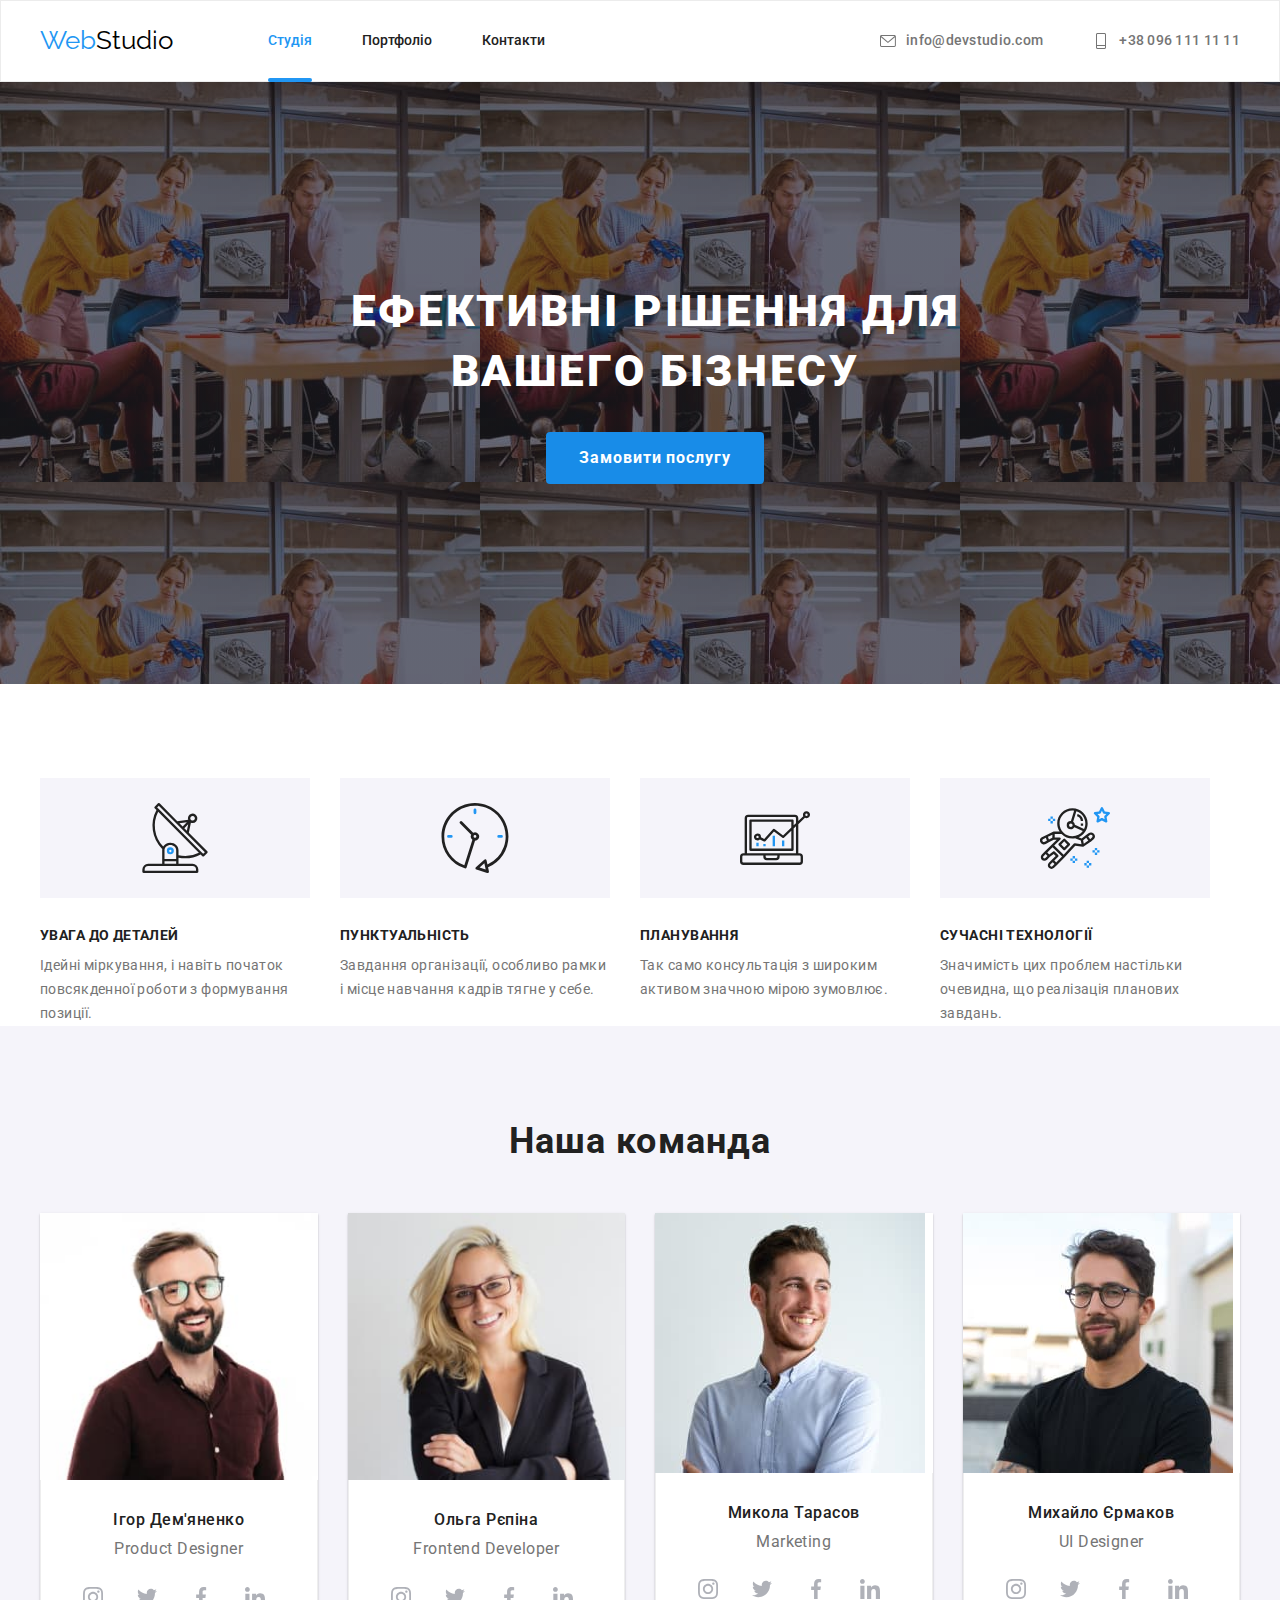
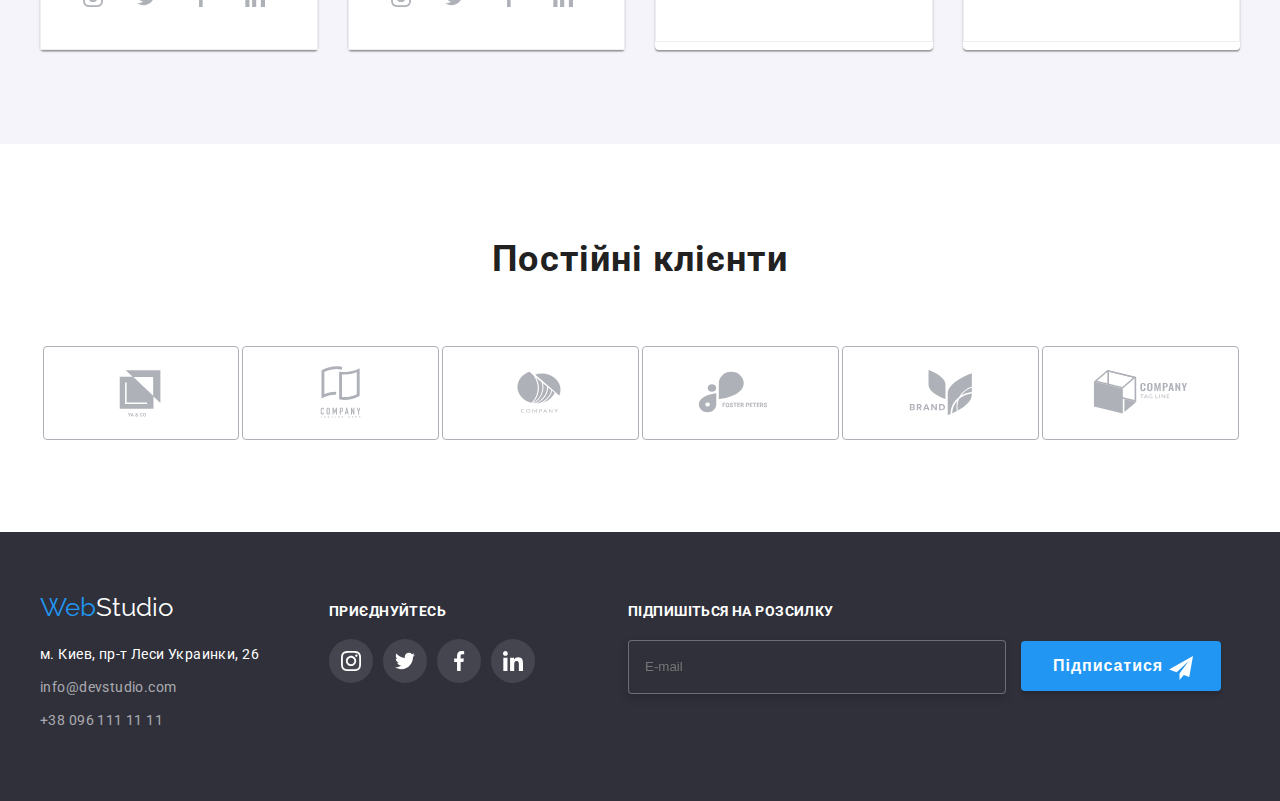
==== index.html @ 6ed5f8b9 "1" ====
<!DOCTYPE html>
<html lang="uk">
<head>
    <meta charset="UTF-8">
    <meta http-equiv="X-UA-Compatible" content="IE=edge">
    <meta name="viewport" content="width=device-width, initial-scale=1.0">
    <title>WebStudio</title>
    <link rel="preconnect" href="https://fonts.googleapis.com">
    <link rel="preconnect" href="https://fonts.gstatic.com" crossorigin>
    <link href="https://fonts.googleapis.com/css2?family=Raleway:wght@700&family=Roboto:wght@400;500;700;900&display=swap" rel="stylesheet">
    <link rel="stylesheet" href="https://cdnjs.cloudflare.com/ajax/libs/modern-normalize/1.1.0/modern-normalize.min.css" integrity="sha512-wpPYUAdjBVSE4KJnH1VR1HeZfpl1ub8YT/NKx4PuQ5NmX2tKuGu6U/JRp5y+Y8XG2tV+wKQpNHVUX03MfMFn9Q==" crossorigin="anonymous" referrerpolicy="no-referrer" />
    <link rel="stylesheet" href="./css/main.min.css">
</head>
<body >
<!--Project-->
<header class="header">
    <div class="container">
        <nav class="conteiner main-nav">
            <a href="./index.html" class="logo">Web<span class="heder-logo">Studio</span></a> 
            <ul class="site-nav list">
                <li class="site-nav__item"><a href="./index.html" class="site-nav__link current">Студія</a></li>
                <li class="site-nav__item"><a href="portfolio.html" class="site-nav__link">Портфоліо</a></li>
                <li class="site-nav__item"><a href="" class="site-nav__link">Контакти</a></li>
            </ul>       
<!--Contacts-->
            <ul class="contact list">
                <li class="contact__item">
                    <a href="mailto:info@devstudio.com" class="contact contact__mail">
                    <svg class="contact__icon">
                        <use href="./images/symbol-1.svg#icon-envelope"></use>
                    </svg>info@devstudio.com</a>
                </li>
                <li class="contact__item"><a href="tel:+380961111111" class=" contact contact__tel">
                    <svg class="contact__icon">
                        <use href="./images/symbol-1.svg#icon-vector"></use>
                    </svg>+38 096 111 11 11</a>
                </li>
            </ul>
        </nav> 
    </div>
</header> 

<main>
    <!--Фундамент-->
<section class="foundation">
        <div class="container">
            <h1 class="foundation-title">ЕФЕКТИВНI РIШЕННЯ ДЛЯ ВАШЕГО БIЗНЕСУ</h1> 
            <button data-modal-open type="button" class="button-primary">Замовити послугу</button>
        </div>
    </section>
<!-- Особлывости -->
    <section class="section no-padding">
    <div class="container">
        <h2 class="visually-hidden">Особливости</h2>
        <ul class="feature list">
            <li class="list-item icon-antenna">
                <h3 class="feature-title">УВАГА ДО ДЕТАЛЕЙ</h3>
                <p class="feature-text">Ідейні міркування, і навіть початок повсякденної роботи з формування позиції.
                </p>
            </li>
            <li class="list-item icon-clock">
                <h3 class="feature-title">ПУНКТУАЛЬНІСТЬ</h3>
                    <p class="feature-text">Завдання організації, особливо рамки і місце навчання кадрів тягне у себе.</p>
            </li>
            <li class="list-item icon-diagram">
                <h3 class="feature-title">ПЛАНУВАННЯ</h3>
                    <p class="feature-text">Так само консультація з широким активом значною мірою зумовлює.</p>
            </li>
            <li class="list-item icon-astronaut">
                <h3 class="feature-title">СУЧАСНІ ТЕХНОЛОГІЇ</h3>
        <p class="feature-text">Значимість цих проблем настільки очевидна, що реалізація планових завдань.</p>
            </li>
        </ul>
    </div>
    </section> 
<!--Чим ми займаємося-->
    <!-- <section class="section ">
        <div class="container">
            <h2 class="section-title">Чим ми займаємося</h2>
                <ul class="occupation list">
                    <li class="box1"><img src="./images/img1-1.jpg" alt="Компьютер" 
                        width="370"
                        height="294">
                        <div class="product-actions">
                            <p class="box-text">Десктопні додатки</p>
                        </div>
                    </li>
                    <li>
                        <img src="./images/img1-2.jpg" alt="приложение в телефоне"
                        width="370"
                        height ="294">
                        <div class="product-actions">
                            <p class="box-text">Мобільні додатки</p>
                        </div>
                    </li> 
                    <li>
                        <img src="./images/img1-3.jpg" alt="цветовые ефекти" 
                        width="370" 
                        height="294">
                        <div class="product-actions">
                            <p class="box-text">Дизайнерські рішення</p>
                        </div>
                    </li>
                </ul>
                </div>
    </section> -->
<!--tima-->
<div>
    <section class="section team">
        <div class="container">
                <h2 class="section-title">Наша команда</h2>
                <ul class="team list">
                    <li class="item">
                        <picture>
                            <source srcset="./images/tima/tim-desk1.jpg 1x,
                            ./images/tima/tim-desk1-2x.jpg 2x" 
                            media="(min-width:1200px)">
                            <source srcset="./images/tima/tim-tab1.jpg 1x, ./images/tima/tim-tab1-2x.jpg 2x" 
                            media="(min-width: 768px)"
                            >
                            <source srcset="./images/tima/tim-mob1.jpg 1x, ./images/tima/tim-mob1-2x.jpg 2x" 
                            media="(max-width: 767px)"
                            >
                            <img 
                        src="./images/tima/tim-mob1.jpg" alt="фото хлопця с бородою який посмiхаетсья"
                        >
                        </picture>
                        <div class="team-heading">
                            <h3 class="team-title">Ігор Дем'яненко</h3>
                            <p class="team-text">Product Designer</p>
                            <ul class="icon-list">
                                <li class="team-options"> 
                                    <a href="#" class="team-link">
                                        <svg class="team-icon">
                                            <use href="./images/symbol-1.svg#icon-instagram"></use>
                                        </svg>
                                    </a>
                                </li>
                                <li class="team-options">
                                    <a href="#" class="team-link">
                                        <svg class="team-icon">
                                            <use href="./images/symbol-1.svg#icon-twitter"></use>
                                        </svg>
                                    </a>
                                </li>
                                <li class="team-options">
                                    <a href="#" class="team-link">
                                        <svg class="team-icon">
                                            <use href="./images/symbol-1.svg#icon-facebook"></use>
                                        </svg>
                                    </a>
                                </li>
                                <li class="team-options">
                                    <a href="#" class="team-link">
                                        <svg class="team-icon">
                                            <use href="./images/symbol-1.svg#icon-linkedin"></use>
                                        </svg>
                                    </a>
                                </li>
                            </ul>
                        </div>
                    </li>

                    <li class="item">
                        <img  src="./images/tima/tim-desk2.jpg" alt="фото блондынки в окулярах яка посмiхаеться "
                            >
                        <div class="team-heading">
                            <h3 class="team-title">Ольга Рєпіна</h3>
                            <p class="team-text">Frontend Developer</p>
                            <ul class="icon-list">
                                <li class="team-options"> 
                                    <a href="#" class="team-link">
                                        <svg class="team-icon">
                                            <use href="./images/symbol-1.svg#icon-instagram"></use>
                                        </svg>
                                    </a>
                                </li>
                                <li class="team-options">
                                    <a href="#" class="team-link">
                                        <svg class="team-icon">
                                            <use href="./images/symbol-1.svg#icon-twitter"></use>
                                        </svg>
                                    </a>
                                </li>
                                <li class="team-options">
                                    <a href="#" class="team-link">
                                        <svg class="team-icon">
                                            <use href="./images/symbol-1.svg#icon-facebook"></use>
                                        </svg>
                                    </a>
                                </li>
                                <li class="team-options">
                                    <a href="#" class="team-link">
                                        <svg class="team-icon">
                                            <use href="./images/symbol-1.svg#icon-linkedin"></use>
                                        </svg>
                                    </a>
                                </li>
                            </ul>
                        </div>
                    </li>

                    <li class="item">
                        <img class="team-foto" src="./images/tima/tim-desk3.jpg" alt="фото молодого хлопця в бiлiй сорочцi"
                    width="270">
                        <div class="team-heading">
                            <h3 class="team-title">Микола Тарасов</h3>
                            <p class="team-text">Marketing</p>
                            <ul class="icon-list">
                                <li class="team-options"> 
                                    <a href="#" class="team-link">
                                        <svg class="team-icon">
                                            <use href="./images/symbol-1.svg#icon-instagram"></use>
                                        </svg>
                                    </a>
                                </li>
                                <li class="team-options">
                                    <a href="#" class="team-link">
                                        <svg class="team-icon" >
                                            <use href="./images/symbol-1.svg#icon-twitter"></use>
                                        </svg>
                                    </a>
                                </li>
                                <li class="team-options">
                                    <a href="#" class="team-link">
                                        <svg class="team-icon" >
                                            <use href="./images/symbol-1.svg#icon-facebook"></use>
                                        </svg>
                                    </a>
                                </li>
                                <li class="team-options">
                                    <a href="#" class="team-link">
                                        <svg class="team-icon">
                                            <use href="./images/symbol-1.svg#icon-linkedin"></use>
                                        </svg>
                                    </a>
                                </li>
                            </ul>
                        </div>
                    </li>

                    <li class="item">
                        <img class="team-foto"  src="./images/tima/tim-desk4.jpg" alt="фото чорно волосого хлопця в окулярах"
                    width="270">
                        <div class="team-heading">
                            <h3 class="team-title">Михайло Єрмаков</h3>
                            <p class="team-text">UI Designer</p>
                            <ul class="icon-list">
                                <li class="team-options"> 
                                    <a href="#" class="team-link">
                                        <svg class="team-icon">
                                            <use href="./images/symbol-1.svg#icon-instagram"></use>
                                        </svg>
                                    </a>
                                </li>
                                <li class="team-options">
                                    <a href="#" class="team-link">
                                        <svg class="team-icon">
                                            <use href="./images/symbol-1.svg#icon-twitter"></use>
                                        </svg>
                                    </a>
                                </li>
                                <li class="team-options">
                                    <a href="#" class="team-link">
                                        <svg class="team-icon">
                                            <use href="./images/symbol-1.svg#icon-facebook"></use>
                                        </svg>
                                    </a>
                                </li>
                                <li class="team-options">
                                    <a href="#" class="team-link">
                                        <svg class="team-icon">
                                            <use href="./images/symbol-1.svg#icon-linkedin"></use>
                                        </svg>
                                    </a>
                                </li>
                            </ul>
                        </div>
                    </li>
                </ul>
        </div>
    </section> 
</div>
    <section class="section">
        <div class="container">
            <h2 class="section-title">Постійні клієнти</h2>
            <ul class="clients">
                <li class="clients__options">
                    <a href="#" class="clients__link">
                        <svg class="clients__icon">
                            <use href="./images/symbol-1.svg#icon-Logo1"></use>
                        </svg>
                    </a>
                </li>
                <li class="clients__options">
                    <a href="#" class="clients__link">
                        <svg class="clients__icon">
                            <use href="./images/symbol-1.svg#icon-Logo2"></use>
                        </svg>
                    </a>
                </li>
                <li class="clients__options">
                    <a href="#" class="clients__link">
                        <svg class="clients__icon">
                            <use href="./images/symbol-1.svg#icon-Logo3"></use>
                        </svg>
                    </a>
                </li>
                <li class="clients__options">
                    <a href="#" class="clients__link">
                        <svg class="clients__icon">
                            <use href="./images/symbol-1.svg#icon-Logo4"></use>
                        </svg>
                    </a>
                </li>
                <li class="clients__options">
                    <a href="#" class="clients__link">
                        <svg class="clients__icon">
                            <use href="./images/symbol-1.svg#icon-Logo5"></use>
                        </svg>
                    </a>
                </li>
                <li class="clients__options">
                    <a href="#" class="clients__link">
                        <svg class="clients__icon">
                            <use href="./images/symbol-1.svg#icon-Logo6"></use>
                        </svg>
                    </a>
                </li>
            </ul>
        </div>
    </section>
</main>
<!--footer-->
    <footer class="footer">
        <div class="container">
            <div class="footer-balance">
                <a href="./index.html" class="logo">Web<span class="footer-logo">Studio</span></a>
            <address>
                <ul class=" footer-list">
                    <li class="item"><a href="https://goo.gl/maps/CPtrU1FHBa2aNyZL9" target="_blank" rel="noopener noreferrer nofollow" class="footer-adress footer-contact">м. Киев, пр-т Леси Украинки, 26</a></li>
                    <li class="item"><a href="mailto:info@devstudio.com" class="footer-contact">info@devstudio.com</a></li>
                    <li class="item"><a href="tel:+380961111111" class="footer-contact">+38 096 111 11 11</a></li>
                </ul>
            </address>
            </div>
            <div class="footer-seti">
                <h2 class="footer-title">приєднуйтесь</h2>
                <ul class="icon-list">
                    <li class="footer-options"> 
                        <a href="#" class="footer-link">
                            <svg class="footer-icon">
                                <use href="./images/symbol-1.svg#icon-instagram"></use>
                            </svg>
                        </a>
                    </li>
                    <li class="footer-options">
                        <a href="#" class="footer-link">
                            <svg class="footer-icon">
                                <use href="./images/symbol-1.svg#icon-twitter"></use>
                            </svg>
                        </a>
                    </li>
                    <li class="footer-options">
                        <a href="#" class="footer-link">
                            <svg class="footer-icon">
                                <use href="./images/symbol-1.svg#icon-facebook"></use>
                            </svg>
                        </a>
                    </li>
                    <li class="footer-options">
                        <a href="#" class="footer-link">
                            <svg class="footer-icon">
                                <use href="./images/symbol-1.svg#icon-linkedin"></use>
                            </svg>
                        </a>
                    </li>
                </ul>
            </div>
            <div class="foot-form-field">
                <h2 class="form-title">Підпишіться на розсилку</h2>
                <form class="footer-form">
                        <input
                            class="foot-form-input"
                            type="email"
                            name="email" 
                            id="foot-mail"
                            aria-label="Email"
                            placeholder="E-mail"
                            required
                            >
                    <button type="button" class="foot-btn "><span class="text">Підписатися</span> 
                        <svg class="icon-foot " width="24" height="24">
                            <use href="./images/foorm 1.svg#icon-teleg"></use>
                        </svg>
                    </button>
                </form>
                </div>
        </div>
    </footer>
    <div class="backdrop is-hidden" data-modal>
        <div class="modal">
            <button class="modal-btd" data-modal-close>
                <svg class="icon-close"width="18" height="18" >
                    <use href="./images/close.svg#icon-close-black"></use>
                </svg>
            </button>
            
                <h2 class="modal-title">Залиште свої дані, ми вам передзвонимо</h2>
            <form class="form" autocomplete="off">
                    
                    <div class="form-field">
                        <label for="name" class="form-label">Ім'я</label>
                        
                            <input
                            class="form-input"
                            type="text"
                            name="user-name" 
                            id="name"  
                            autofocus>
                            <svg class="icon-form" width="18" height="18">
                                <use href="./images/foorm 1.svg#icon-contact"></use>
                            </svg> 
                        
                    </div>
                    
                    <div class="form-field">
                        <label for="tel" class="form-label">Телефон</label>
                            <input 
                            class="form-input"
                            type="tel" 
                            name="tel" 
                            id="tel"
                            required>
                        
                            <svg class="icon-form" width="18" height="18">
                                <use href="./images/foorm 1.svg#icon-telefon"></use>
                            </svg>
                    </div>

                    <div class="form-field">
                        <label for="mail" class="form-label">Пошта</label>
                            <input
                            class="form-input"
                            type="email" 
                            name="email" 
                            id="mail">

                            <svg class="icon-form" width="18" height="18">
                                <use href="./images/foorm 1.svg#icon-mail"></use>
                            </svg>
                    </div>
                    
                    <div class="form-comment" >
                        <label for="coment" class="form-label">Коментар</label>
                        <textarea
                        class="comment" 
                        name="coment" 
                        id="coment"  
                        rows="6" 
                        placeholder="Введіть текст"
                        ></textarea>
                    </div>
                        <div>
                        <label  class="topic-text">
                            <input 
                            class="checkbox"
                            type="checkbox"
                            name="topic" 
                            value="treaty" 
                            id="treaty"
                            />
                            <svg class="checkbox-icon" width="16" height="15">
                                <use href="./images/foorm 1.svg#icon-like"></use>
                            </svg>
                            Погоджуюся з розсилкою та приймаю 
                            <a href="" class="topic-text condition"> Умови договору</a> 
                        </label>
                        </div>
                    <button type="submit" class="btn-form">Відправити</button>
            </form>
        </div>
    </div>
    <script src="./js/modal.js"></script> 
</body>
</html>
---- css/main.min.css ----
body{background:#fff;color:#212121;font-family:"Roboto",sans-serif;font-style:normal;font-size:14px;line-height:1.7;text-decoration:none;margin:0}h1,h2,h3,h4,h5,a{margin:0;padding:0}ul{margin:0;padding:0}img{display:block;width:100%;max-width:100%;height:auto}p{color:#757575;text-decoration:none;margin:0;padding:0;font-size:16px}a{text-decoration:none}.header{border:1px solid #ececec}.list{padding:0;margin:0;list-style:none}.main-nav{display:-webkit-box;display:-ms-flexbox;display:flex;-ms-flex-wrap:wrap;flex-wrap:wrap;-webkit-box-align:center;-ms-flex-align:center;align-items:center}@media screen and (min-width: 480px){.main-nav{max-width:480px}}@media screen and (min-width: 768px){.main-nav{max-width:768px}}@media screen and (min-width: 1200px){.main-nav{max-width:1200px}}.site-nav{font-family:"roboto";display:-webkit-box;display:-ms-flexbox;display:flex;margin-left:95px}.site-nav__item:not(:last-child){margin-right:50px}.site-nav__link{position:relative;display:block;padding-top:32px;padding-bottom:32px;color:#212121;font-weight:500;font-size:14px;line-height:1.14;text-decoration:none;-webkit-transition-property:color;transition-property:color;-webkit-transition-duration:250ms;transition-duration:250ms;-webkit-transition-timing-function:cubic-bezier(0.4, 0, 0.2, 1);transition-timing-function:cubic-bezier(0.4, 0, 0.2, 1)}.site-nav__link::after{content:"";position:absolute;left:0;bottom:-1px;display:block;width:100%;height:4px;background-color:#188ce8;opacity:0;border-radius:2px}.site-nav__link:hover,.site-nav__link:focus{color:#2196f3;border-radius:4px;text-decoration:none}.site-nav__link.current{color:#2196f3}.site-nav__link.current.current::after{opacity:1;background:#2196f3}.foundation{font-family:"roboto";font-style:normal;padding:118px 60px;background-color:#757575;background-image:-webkit-gradient(linear, left top, left bottom, from(rgba(47, 48, 58, 0.4)), to(rgba(47, 48, 58, 0.4))),url(../images/hero-bg-mob.jpg);background-image:linear-gradient(rgba(47, 48, 58, 0.4), rgba(47, 48, 58, 0.4)),url(../images/hero-bg-mob.jpg);max-width:100%;height:100%;margin:0 auto;text-align:center}@media screen and (min-width: 480px){.foundation{max-width:480px;padding:118px 60px}}@media screen and (min-width: 768px){.foundation{max-width:768px;padding:118px 204px}}@media screen and (min-width: 1200px){.foundation{max-width:1600px;padding-top:200px;padding-bottom:200px}}.foundation-title{display:block;width:696px;margin:0 auto;margin-top:0;margin-bottom:30px}.foundation-title{color:#fff;font-family:"roboto";font-style:normal;font-weight:900;font-size:26px;line-height:1.4285714286;text-align:center;letter-spacing:.06em;text-transform:uppercase}@media screen and (min-width: 480px){.foundation-title{width:360px;height:84px;font-size:26px;line-height:1.62}}@media screen and (min-width: 768px){.foundation-title{width:360px;height:84px;font-size:26px;line-height:1.62}}@media screen and (min-width: 1200px){.foundation-title{width:696px;height:120px;font-size:44px;line-height:1.36}}.feature .item{width:100%}.feature{display:-webkit-box;display:-ms-flexbox;display:flex;-ms-flex-wrap:wrap;flex-wrap:wrap;gap:30px}.feature .list .item{width:270px;height:74px}.list-item::before{display:block;-ms-flex-wrap:wrap;flex-wrap:wrap;content:"";width:100%;height:120px;background-size:70px 70px;background-repeat:no-repeat;background-position:center;background-color:#f5f4fa;margin-bottom:30px}@in{.list-item::before{-ms-flex-preferred-size:calc((100% - 30px)/2);flex-basis:calc((100% - 30px)/2)}}@media screen and (min-width: 1200px){.list-item::before{-ms-flex-preferred-size:calc((100% - 90px)/4);flex-basis:calc((100% - 90px)/4)}}.icon-antenna::before{background-image:url(../images/antenna.svg)}.icon-clock::before{background-image:url(../images/clock.svg)}.icon-diagram::before{background-image:url(../images/diagram.svg)}.icon-astronaut::before{background-image:url(../images/astronaut.svg)}.section-title{padding-top:0;color:#212121;margin-bottom:50px;font-weight:700;font-size:36px;line-height:1.2;text-align:center;text-decoration:none;letter-spacing:.03em}.feature-title{margin-bottom:10px;Font-weight:700;font-size:14px;line-height:1.14;letter-spacing:.03em}.feature-text{font-weight:400;font-size:14px;line-height:1.71;letter-spacing:.03em}@media screen and (min-width: 480px){.feature-text{max-width:450px}}@media screen and (min-width: 768px){.feature-text{max-width:354px}}@media screen and (min-width: 1200px){.feature-text{width:270px}}.feature .list .title{color:#000;font-weight:700;font-size:14px;line-height:1.14}.feature .list .link{color:#2196f3}.occupation{position:relative;display:-webkit-box;display:-ms-flexbox;display:flex;gap:30px}.product-actions{position:absolute;top:76%;width:370px;height:70px;background:rgba(47,48,58,.8);border:1px solid #000;-webkit-box-shadow:0px 4px 4px rgba(0,0,0,.25);box-shadow:0px 4px 4px rgba(0,0,0,.25);display:-webkit-box;display:-ms-flexbox;display:flex;-webkit-box-align:center;-ms-flex-align:center;align-items:center;-webkit-box-pack:center;-ms-flex-pack:center;justify-content:center}.box-text{font-weight:700;font-size:14px;line-height:1.1;letter-spacing:.03em;text-transform:uppercase;color:#fff}.occupation .list{width:370px;height:294px}.team{display:-webkit-box;display:-ms-flexbox;display:flex;-ms-flex-wrap:wrap;flex-wrap:wrap;gap:30px;background:#f5f4fa}.team .list,.title{color:#212121}.team .item{background-color:#fff;width:100%;-webkit-box-shadow:0px 1px 3px rgba(0,0,0,.12),0px 1px 1px rgba(0,0,0,.14),0px 2px 1px rgba(0,0,0,.2);box-shadow:0px 1px 3px rgba(0,0,0,.12),0px 1px 1px rgba(0,0,0,.14),0px 2px 1px rgba(0,0,0,.2);border-radius:0px 0px 4px 4px}@media screen and (min-width: 768px){.team .item{width:calc((100% - 30px)/2)}}@media screen and (min-width: 1200px){.team .item{width:calc((100% - 90px)/4)}}.team-title{margin-top:0;margin-bottom:10px;font-weight:500;font-size:16px;line-height:1.2;text-align:center;letter-spacing:.03em}.team-text{font-weight:400;font-size:16px;line-height:1.2;text-align:center;letter-spacing:.03em;margin-bottom:16px}.team-foto{width:270px;height:260px;border-radius:0px}.team-heading{padding:30px;border-bottom:1px solid #eee;border-left:1px solid #eee;border-right:1px solid #eee}.icon-list{display:-webkit-box;display:-ms-flexbox;display:flex;-ms-flex-wrap:wrap;flex-wrap:wrap;list-style:none;gap:10px}.team-options{content:"";width:44px;height:44px}.team-link{display:-webkit-box;display:-ms-flexbox;display:flex;-ms-flex-wrap:wrap;flex-wrap:wrap;-webkit-box-align:center;-ms-flex-align:center;align-items:center;-webkit-box-pack:center;-ms-flex-pack:center;justify-content:center;width:100%;height:100%;padding:0;border:none;color:#afb1b8;border-radius:50%;-webkit-transition-property:color,background-color;transition-property:color,background-color;-webkit-transition-duration:250ms;transition-duration:250ms;-webkit-transition-timing-function:cubic-bezier(0.4, 0, 0.2, 1);transition-timing-function:cubic-bezier(0.4, 0, 0.2, 1)}.team-link:hover,.team-link:focus{color:#fff;background-color:#188ce8}.team-icon{width:20px;height:20px;fill:currentColor}.contact{font-family:"roboto";display:-webkit-box;display:-ms-flexbox;display:flex;margin-left:auto;-webkit-transition-property:color;transition-property:color;-webkit-transition-duration:250ms;transition-duration:250ms;-webkit-transition-timing-function:cubic-bezier(0.4, 0, 0.2, 1);transition-timing-function:cubic-bezier(0.4, 0, 0.2, 1)}.contact:hover,.contact:focus{color:#2196f3}@media screen and (min-width: 480px){.contact{max-width:480px}}@media screen and (min-width: 768px){.contact{max-width:768px}}@media screen and (min-width: 1200px){.contact{max-width:1200px}}.contact{color:#757575;font-weight:500;font-size:14px;line-height:1.14;letter-spacing:.02em}.contact__icon{width:16px;height:16px;margin-right:10px;fill:currentColor}.contact__tel{-webkit-transition-property:color;transition-property:color;-webkit-transition-duration:250ms;transition-duration:250ms;-webkit-transition-timing-function:cubic-bezier(0.4, 0, 0.2, 1);transition-timing-function:cubic-bezier(0.4, 0, 0.2, 1)}.contact__mail{-webkit-transition-property:color;transition-property:color;-webkit-transition-duration:250ms;transition-duration:250ms;-webkit-transition-timing-function:cubic-bezier(0.4, 0, 0.2, 1);transition-timing-function:cubic-bezier(0.4, 0, 0.2, 1)}.contact__mail:hover,.contact__mail:focus{fill:currentColor}.contact__item:not(:last-child){margin-right:50px}.clients{display:-webkit-box;display:-ms-flexbox;display:flex;-ms-flex-wrap:wrap;flex-wrap:wrap}.clients__options{content:"";width:170px;height:92px;list-style:none;margin:0 auto;padding-top:15px}@media screen and (min-width: 480px){.clients__options{width:calc((100% - 30px)/2)}}@media screen and (min-width: 768px){.clients__options{width:calc((100% - 30px)/3)}}@media screen and (min-width: 1200px){.clients__options{width:calc((100% - 30px)/6)}}.clients__link{display:-webkit-box;display:-ms-flexbox;display:flex;-webkit-box-align:center;-ms-flex-align:center;align-items:center;-webkit-box-pack:center;-ms-flex-pack:center;justify-content:center;width:100%;height:100%;padding:0;border:none;color:#afb1b8;border:1px solid #afb1b8;border-radius:4px;gap:30px;-webkit-transition-property:color,border-color;transition-property:color,border-color;-webkit-transition-duration:250ms;transition-duration:250ms;-webkit-transition-timing-function:cubic-bezier(0.4, 0, 0.2, 1);transition-timing-function:cubic-bezier(0.4, 0, 0.2, 1)}.clients__link:hover,.clients__link:focus{color:#188ce8;border-color:#188ce8}.clients__icon{width:106px;height:60px;fill:currentColor}.cry{display:-webkit-box;display:-ms-flexbox;display:flex;-webkit-box-pack:center;-ms-flex-pack:center;justify-content:center;gap:8px;margin-bottom:50px}.cry-button{background-color:#f5f4fa;color:#000;padding:6px 22px;font-weight:500;font-size:16px;line-height:1.62;border:1px solid rgba(0,0,0,0);-webkit-transition-property:color,background-color,-webkit-box-shadow;transition-property:color,background-color,-webkit-box-shadow;transition-property:color,background-color,box-shadow;transition-property:color,background-color,box-shadow,-webkit-box-shadow;-webkit-transition-duration:250ms;transition-duration:250ms;-webkit-transition-timing-function:cubic-bezier(0.4, 0, 0.2, 1);transition-timing-function:cubic-bezier(0.4, 0, 0.2, 1)}.cry .list,.cry-links:hover,.cry .list,.cry-links:focus{background-color:#2196f3;color:#fff;-webkit-box-shadow:0px 3px 1px rgba(0,0,0,.1),0px 1px 2px rgba(0,0,0,.08),0px 2px 2px rgba(0,0,0,.12);box-shadow:0px 3px 1px rgba(0,0,0,.1),0px 1px 2px rgba(0,0,0,.08),0px 2px 2px rgba(0,0,0,.12)}.cry-button .cry-links{padding:6px 22px;display:inline-block;border-radius:8px;text-align:center;border-radius:4px}.portfolio-foto{position:relative;display:-webkit-box;display:-ms-flexbox;display:flex;-ms-flex-wrap:wrap;flex-wrap:wrap;gap:30px;padding-bottom:94px}.portfolio-foto .item-portfolio{width:calc((100% - 60px)/3)}.portfolio-foto .item-portfolio:hover,.portfolio-foto .item-portfolio:focus{-webkit-box-shadow:0px 1px 1px rgba(0,0,0,.12),0px 4px 4px rgba(0,0,0,.06),1px 4px 6px rgba(0,0,0,.16);box-shadow:0px 1px 1px rgba(0,0,0,.12),0px 4px 4px rgba(0,0,0,.06),1px 4px 6px rgba(0,0,0,.16)}.portfolio-foto .title{font-weight:700;font-size:18px;line-height:2}.card-heading{padding:20px 24px;border-bottom:1px solid #eee;border-left:1px solid #eee;border-right:1px solid #eee}.portfolio .list .title{font-weight:700;font-size:18px;line-height:2;text-decoration:none}.animation{display:block}.animation-card{position:relative;overflow:hidden;top:0%;left:0%;width:370px;height:294px}.text-animation{position:absolute;top:0;left:0;padding-top:63px;padding-right:24px;padding-bottom:63px;padding-left:24px;width:100%;height:100%;background:rgba(33,150,243,.9);font-size:18px;line-height:1.56;color:#fff;-webkit-transform:translateY(100%);transform:translateY(100%);opacity:1;-webkit-transition:opacity 250ms cubic-bezier(0.4, 0, 0.2, 1),-webkit-transform 250ms cubic-bezier(0.4, 0, 0.2, 1),-webkit-box-shadow 250ms cubic-bezier(0.4, 0, 0.2, 1);transition:opacity 250ms cubic-bezier(0.4, 0, 0.2, 1),-webkit-transform 250ms cubic-bezier(0.4, 0, 0.2, 1),-webkit-box-shadow 250ms cubic-bezier(0.4, 0, 0.2, 1);transition:transform 250ms cubic-bezier(0.4, 0, 0.2, 1),opacity 250ms cubic-bezier(0.4, 0, 0.2, 1),box-shadow 250ms cubic-bezier(0.4, 0, 0.2, 1);transition:transform 250ms cubic-bezier(0.4, 0, 0.2, 1),opacity 250ms cubic-bezier(0.4, 0, 0.2, 1),box-shadow 250ms cubic-bezier(0.4, 0, 0.2, 1),-webkit-transform 250ms cubic-bezier(0.4, 0, 0.2, 1),-webkit-box-shadow 250ms cubic-bezier(0.4, 0, 0.2, 1)}.portfolio-foto :hover .text-animation,.portfolio-foto :focus .text-animation{-webkit-transform:translateY(0%);transform:translateY(0%);opacity:1}.footer{padding-top:60px;padding-bottom:60px;background-color:#2f303a}@media screen and (min-width: 480px){.footer{max-width:480px}}@media screen and (min-width: 768px){.footer{max-width:768px}}@media screen and (min-width: 1200px){.footer{max-width:100%}}.footer-list .item{font-family:"Roboto";font-style:normal;list-style:none;margin-bottom:9px}.footer-contact{color:rgba(255,255,255,.6);font-style:normal;font-weight:400;font-size:14px;line-height:1.7;letter-spacing:.03em}.footer-adress{font-style:normal;font-weight:400;font-size:14px;line-height:1.71;letter-spacing:.03em;color:#fff}.footer-title{font-weight:700;font-size:14px;line-height:1.1;letter-spacing:.03em;text-transform:uppercase;color:#fff;margin-bottom:20px}.footer .container{-webkit-box-align:baseline;-ms-flex-align:baseline;align-items:baseline;display:-webkit-box;display:-ms-flexbox;display:flex}.footer-options{content:"";width:44px;height:44px}.footer .icon-list{display:-webkit-box;display:-ms-flexbox;display:flex;-webkit-box-align:center;-ms-flex-align:center;align-items:center}.footer-seti{margin-left:70px}.footer-link{margin:0;display:-webkit-box;display:-ms-flexbox;display:flex;-webkit-box-align:center;-ms-flex-align:center;align-items:center;-webkit-box-pack:center;-ms-flex-pack:center;justify-content:center;width:100%;height:100%;padding:0;border:none;color:#fff;border-radius:50%;background-color:rgba(255,255,255,.1);-webkit-transition-property:background-color;transition-property:background-color;-webkit-transition-duration:250ms;transition-duration:250ms;-webkit-transition-timing-function:cubic-bezier(0.4, 0, 0.2, 1);transition-timing-function:cubic-bezier(0.4, 0, 0.2, 1)}.footer-link:hover,.footer-link:focus{color:#fff;background-color:#188ce8}.footer-icon{width:20px;height:20px;fill:currentColor}.foot-form-field{margin-left:93px;position:relative;display:-webkit-box;display:-ms-flexbox;display:flex;-webkit-box-orient:vertical;-webkit-box-direction:normal;-ms-flex-direction:column;flex-direction:column}.form-title{padding-bottom:20px;font-weight:700;font-size:14px;line-height:1.2;letter-spacing:.03em;text-transform:uppercase;color:#fff}.foot-form-input{padding-left:16px;width:358px;height:50px;background-color:#2f303a;border:1px solid rgba(255,255,255,.3);-webkit-filter:drop-shadow(0px 4px 4px rgba(0, 0, 0, 0.15));filter:drop-shadow(0px 4px 4px rgba(0, 0, 0, 0.15));border-radius:4px}.foot-btn{margin-left:12px;background:#2196f3;-webkit-box-shadow:0px 4px 4px rgba(0,0,0,.15);box-shadow:0px 4px 4px rgba(0,0,0,.15);border-radius:4px;border:1px solid rgba(0,0,0,0);width:200px;height:50px;cursor:pointer}.foot-btn:focus,.foot-btn:hover{background-color:#188ce8;-webkit-box-shadow:0px 4px 4px rgba(0,0,0,.15);box-shadow:0px 4px 4px rgba(0,0,0,.15)}.foot-btn .text{padding-left:25px;font-weight:700;font-size:16px;line-height:1.88;display:-webkit-box;display:-ms-flexbox;display:flex;-webkit-box-align:center;-ms-flex-align:center;align-items:center;text-align:center;letter-spacing:.06em;color:#fff}.icon-foot{position:absolute;right:28px;bottom:15%}.cry{display:-webkit-box;display:-ms-flexbox;display:flex;-webkit-box-pack:center;-ms-flex-pack:center;justify-content:center;gap:8px;margin-bottom:50px}.cry-button{background-color:#f5f4fa;color:#000;padding:6px 22px;font-weight:500;font-size:16px;line-height:1.62;border:1px solid rgba(0,0,0,0);-webkit-transition-property:color,background-color,-webkit-box-shadow;transition-property:color,background-color,-webkit-box-shadow;transition-property:color,background-color,box-shadow;transition-property:color,background-color,box-shadow,-webkit-box-shadow;-webkit-transition-duration:250ms;transition-duration:250ms;-webkit-transition-timing-function:cubic-bezier(0.4, 0, 0.2, 1);transition-timing-function:cubic-bezier(0.4, 0, 0.2, 1)}.cry .list,.cry-links:hover,.cry .list,.cry-links:focus{background-color:#2196f3;color:#fff;-webkit-box-shadow:0px 3px 1px rgba(0,0,0,.1),0px 1px 2px rgba(0,0,0,.08),0px 2px 2px rgba(0,0,0,.12);box-shadow:0px 3px 1px rgba(0,0,0,.1),0px 1px 2px rgba(0,0,0,.08),0px 2px 2px rgba(0,0,0,.12)}.cry-button .cry-links{padding:6px 22px;display:inline-block;border-radius:8px;text-align:center;border-radius:4px}.visually-hidden{position:absolute;white-space:nowrap;width:1px;height:1px;overflow:hidden;border:0;padding:0;clip:rect(0 0 0 0);-webkit-clip-path:inset(50%);clip-path:inset(50%);margin:-1px}.container{width:100%;padding-left:15px;padding-right:15px;margin-left:auto;margin-right:auto}@media screen and (min-width: 480px){.container{max-width:480px}}@media screen and (min-width: 768px){.container{max-width:768px}}@media screen and (min-width: 1200px){.container{max-width:1200px}}.section.no-padding{padding-bottom:0}.section{padding-top:94px;padding-bottom:94px}.button{background-color:#188ce8;color:#fff;font-weight:700;font-size:16px;line-height:1.8;text-decoration:none;font-family:inherit}.button{cursor:pointer;font-family:inherit;border:1px solid rgba(0,0,0,0)}.button-primary{background-color:#188ce8;color:#fff;display:-webkit-box;display:-ms-flexbox;display:flex;border:1px solid rgba(0,0,0,0);font-family:inherit;display:inline-block;padding:10px 32px;border-radius:4px;min-width:216px;text-align:center}.button-primary{font-family:"Roboto";font-style:normal;font-weight:700;font-size:16px;line-height:1.88;-webkit-box-align:center;-ms-flex-align:center;align-items:center;text-align:center;letter-spacing:.06em;cursor:pointer}.button-primary:focus,.button-primary:hover{background-color:#2196f3;color:#fff}.logo{font-family:"Raleway";color:#2196f3;font-family:Raleway,sans-serif;font-size:26px;line-height:1.2;text-decoration:none}.heder-logo{font-family:"Raleway";color:#000}.footer-logo{color:#fff}.footer .logo{display:block;margin-bottom:20px}.backdrop{position:fixed;top:0;left:0;width:100%;height:100%;background-color:rgba(0,0,0,.2);-webkit-transition:opacity 250ms cubic-bezier(0.4, 0, 0.2, 1),visibility 250ms cubic-bezier(0.4, 0, 0.2, 1);transition:opacity 250ms cubic-bezier(0.4, 0, 0.2, 1),visibility 250ms cubic-bezier(0.4, 0, 0.2, 1)}.backdrop.is-hidden{opacity:0;visibility:hidden;pointer-events:none}.modal{padding:40px;position:absolute;top:50%;left:50%;background-color:#fff;width:528px;height:581px;-webkit-transform:translate(-50%, -50%);transform:translate(-50%, -50%);-webkit-box-shadow:0px 1px 3px rgba(0,0,0,.12),0px 1px 1px rgba(0,0,0,.14),0px 2px 1px rgba(0,0,0,.2);box-shadow:0px 1px 3px rgba(0,0,0,.12),0px 1px 1px rgba(0,0,0,.14),0px 2px 1px rgba(0,0,0,.2);border-radius:4px}.icon-close{position:absolute;top:50%;left:50%;-webkit-transform:translate(-50%, -50%);transform:translate(-50%, -50%);width:18px;height:18px;-webkit-transition:opacity 250ms cubic-bezier(0.4, 0, 0.2, 1),-webkit-transform 250ms cubic-bezier(0.4, 0, 0.2, 1);transition:opacity 250ms cubic-bezier(0.4, 0, 0.2, 1),-webkit-transform 250ms cubic-bezier(0.4, 0, 0.2, 1);transition:transform 250ms cubic-bezier(0.4, 0, 0.2, 1),opacity 250ms cubic-bezier(0.4, 0, 0.2, 1);transition:transform 250ms cubic-bezier(0.4, 0, 0.2, 1),opacity 250ms cubic-bezier(0.4, 0, 0.2, 1),-webkit-transform 250ms cubic-bezier(0.4, 0, 0.2, 1);cursor:pointer;fill:#000}.icon-close:focus,.icon-close:hover{fill:#2196f3}.modal-btd{position:absolute;top:8px;right:8px;width:30px;height:30px;border:1px solid rgba(0,0,0,.1);background-color:rgba(0,0,0,0);border-radius:50%}.modal-title{margin-bottom:12px;font-style:normal;font-weight:700;font-size:20px;line-height:23px;text-align:center;letter-spacing:.03em;color:#212121}.form{width:100%;margin-left:auto;margin-right:auto}.form-field{position:relative;display:-webkit-box;display:-ms-flexbox;display:flex;-webkit-box-orient:vertical;-webkit-box-direction:normal;-ms-flex-direction:column;flex-direction:column;margin-bottom:10px}.form-input{padding-left:47px;width:448px;height:40px;font:inherit;border:1px solid rgba(33,33,33,.2);border-radius:4px;-webkit-transition-property:color,background-color,-webkit-box-shadow;transition-property:color,background-color,-webkit-box-shadow;transition-property:color,background-color,box-shadow;transition-property:color,background-color,box-shadow,-webkit-box-shadow;-webkit-transition-duration:250ms;transition-duration:250ms;-webkit-transition-timing-function:cubic-bezier(0.4, 0, 0.2, 1);transition-timing-function:cubic-bezier(0.4, 0, 0.2, 1)}.form-input:focus,.form-input:hover{outline:1px solid #188ce8;border:rgba(0,0,0,0)}.icon-form{position:absolute;top:50%;left:12px;display:inline-block;width:18px;height:18px;fill:#000}.form-input:focus+.icon-form,.form-input:hover+.icon-form{fill:#188ce8}.form-field label{font-weight:400;font-size:12px;line-height:1.2;letter-spacing:.01em;color:#757575;margin-bottom:4px}.form-comment{position:relative;display:-webkit-box;display:-ms-flexbox;display:flex;-webkit-box-orient:vertical;-webkit-box-direction:normal;-ms-flex-direction:column;flex-direction:column;margin-bottom:20px}.form-comment label{font-weight:400;font-size:12px;line-height:1.2;letter-spacing:.01em;color:#757575;margin-bottom:4px}.comment{padding:8px;display:-webkit-box;display:-ms-flexbox;display:flex;-webkit-box-orient:vertical;-webkit-box-direction:normal;-ms-flex-direction:column;flex-direction:column;resize:none;border:1px solid rgba(33,33,33,.2);border-radius:4px}.comment:focus,.comment:hover{outline:1px solid #188ce8}.topic-text{display:-webkit-box;display:-ms-flexbox;display:flex;text-align:center;-webkit-box-align:center;-ms-flex-align:center;align-items:center;font-style:normal;font-weight:400;font-size:14px;line-height:1.71;letter-spacing:.03em;color:#757575;-webkit-box-pack:center;-ms-flex-pack:center;justify-content:center}.condition{margin-left:10px;-webkit-text-decoration-line:underline;text-decoration-line:underline;color:#2196f3}.checkbox{position:absolute;width:1px;height:1px;margin:-1px;border:0;padding:0;clip:rect(0 0 0 0);overflow:hidden}.checkbox-icon{display:-webkit-box;display:-ms-flexbox;display:flex;text-align:center;-webkit-box-align:center;-ms-flex-align:center;align-items:center;margin-right:8px;content:"";display:inline-block;align-items:center;width:16px;height:15px;border:2px solid #000;border-radius:2px;cursor:pointer}.checkbox:checked+.checkbox-icon{border-color:#188ce8;background-color:#188ce8;background-size:contain;background-origin:border-box;-webkit-transition-property:color,background-color,-webkit-box-shadow;transition-property:color,background-color,-webkit-box-shadow;transition-property:color,background-color,box-shadow;transition-property:color,background-color,box-shadow,-webkit-box-shadow;-webkit-transition-duration:250ms;transition-duration:250ms;-webkit-transition-timing-function:cubic-bezier(0.4, 0, 0.2, 1);transition-timing-function:cubic-bezier(0.4, 0, 0.2, 1)}.btn-form{margin:auto;margin-top:30px;width:200px;height:50px;padding:10px 52px;font-weight:700;font-size:16px;line-height:1.88;display:-webkit-box;display:-ms-flexbox;display:flex;-webkit-box-align:center;-ms-flex-align:center;align-items:center;text-align:center;letter-spacing:.06em;color:#fff;background:#2196f3;-webkit-box-shadow:0px 4px 4px rgba(0,0,0,.15);box-shadow:0px 4px 4px rgba(0,0,0,.15);border-radius:4px;-webkit-transition-property:color,background-color,-webkit-box-shadow;transition-property:color,background-color,-webkit-box-shadow;transition-property:color,background-color,box-shadow;transition-property:color,background-color,box-shadow,-webkit-box-shadow;-webkit-transition-duration:250ms;transition-duration:250ms;-webkit-transition-timing-function:cubic-bezier(0.4, 0, 0.2, 1);transition-timing-function:cubic-bezier(0.4, 0, 0.2, 1);cursor:pointer;border:1px solid rgba(0,0,0,0)}.btn-form:hover,.btn-form:focus{background-color:#188ce8;-webkit-box-shadow:0px 4px 4px rgba(0,0,0,.15);box-shadow:0px 4px 4px rgba(0,0,0,.15)}/*# sourceMappingURL=main.min.css.map */
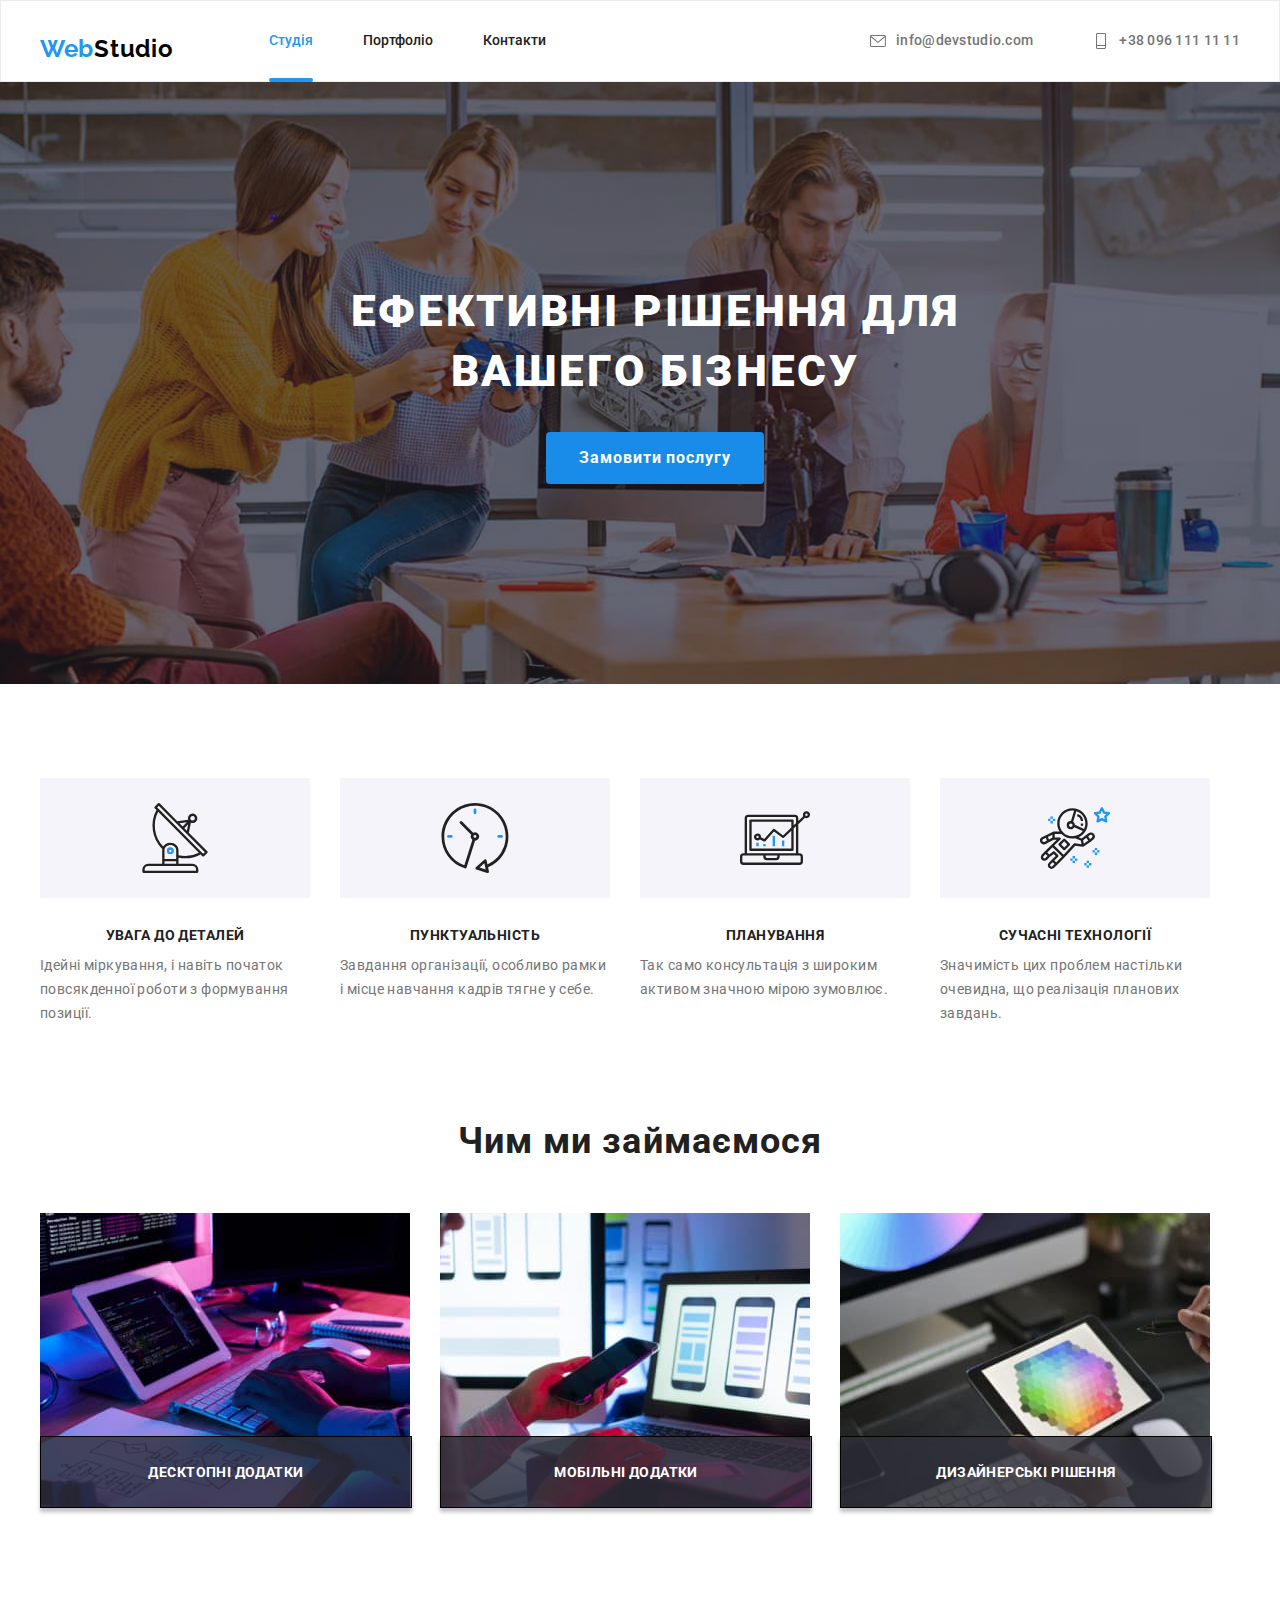
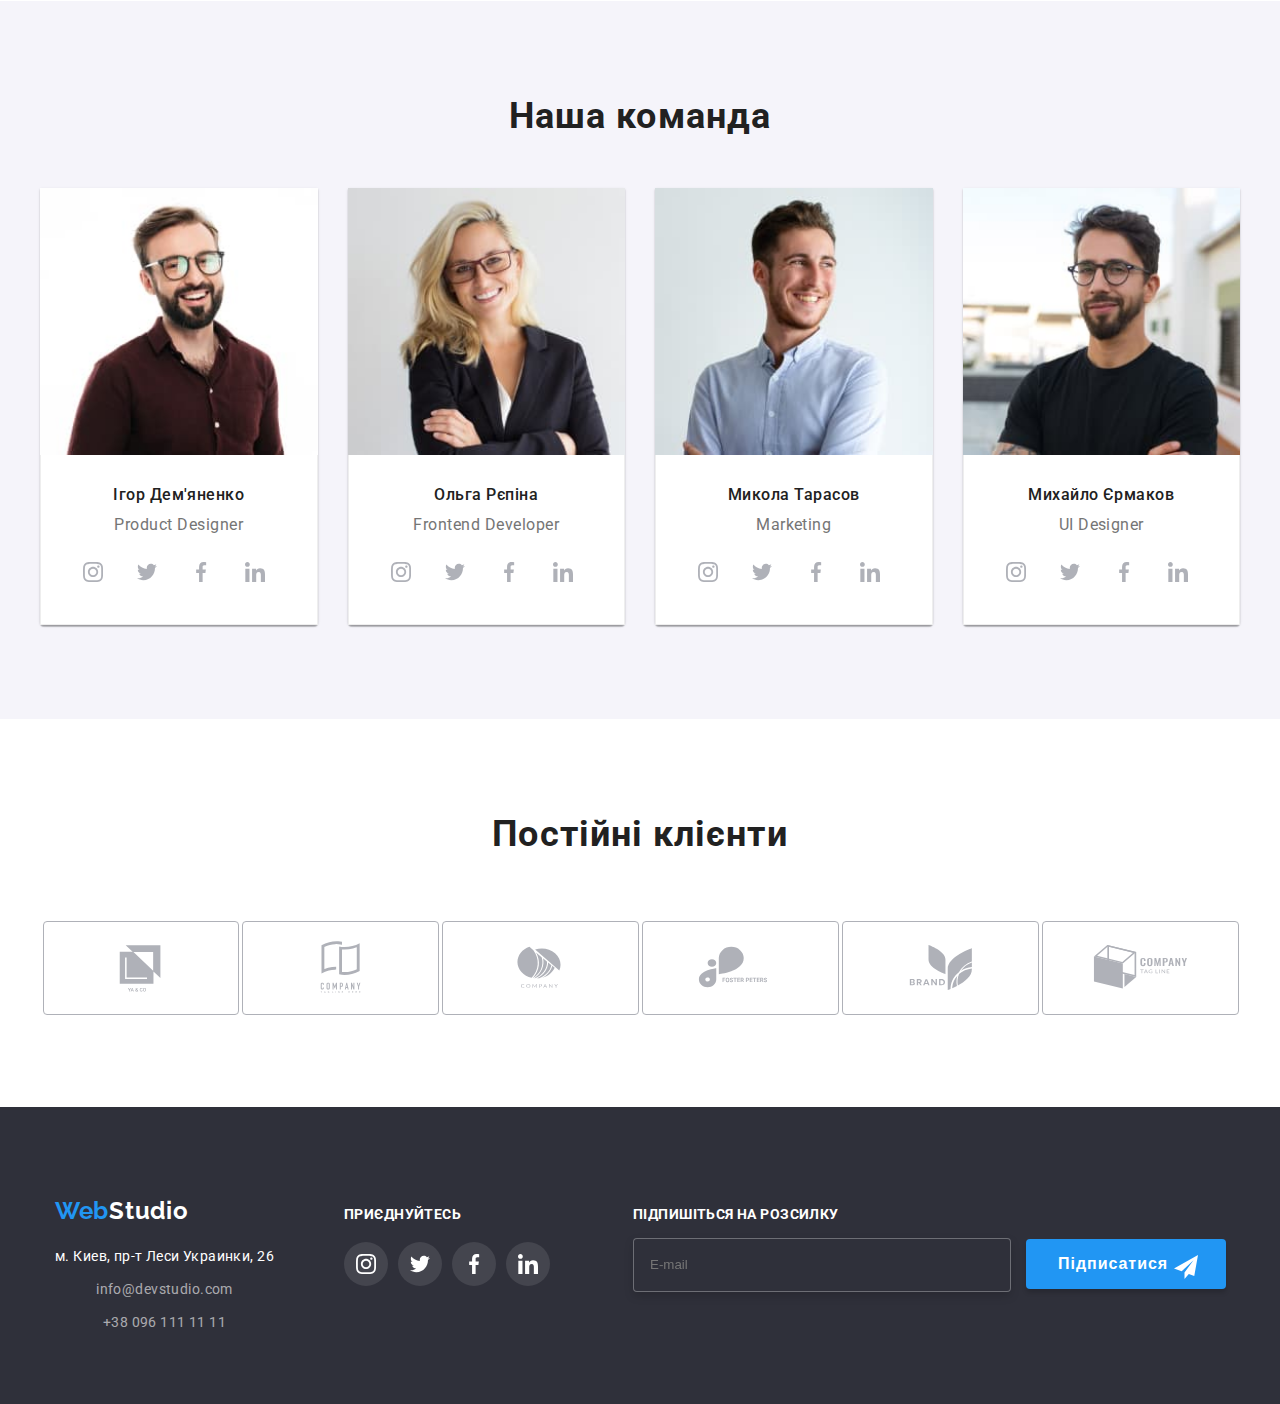
==== commit 31e2bd95: "1" ====
--- a/index.html
+++ b/index.html
@@ -36,6 +36,43 @@
                     </svg>+38 096 111 11 11</a>
                 </li>
             </ul>
+            <button data-menu-open type="button" class="menu-open" > 
+                <svg class="icon-menu" width="24" height="24" >
+                    <use href="./images/menu.svg#icon-menu"></use>
+                    </svg>
+                </button>
+            <div class="mob-menu  is-hidden"data-menu>
+                <div class="container" >
+                
+                    <button data-menu-close type="button" class="menu-close" >
+                    <svg class="icon-close"width="18" height="18" >
+                    <use href="./images/close.svg#icon-close-black"></use>
+                    </svg>
+                    </button>
+                    <ul class="menu-nav list">
+                        <li class="menu-mob__item"><a href="./index.html" class="menu-mob__link current">Студія</a></li>
+                        <li class="menu-mob__item"><a href="portfolio.html" class="menu-mob__link">Портфоліо</a></li>
+                        <li class="menu-mob__item"><a href="" class="menu-mob__link">Контакти</a></li>
+                    </ul> 
+                
+                
+                    <ul class="menu-contact list">
+                        <li class="menu-con__item">
+                        <a href="tel:+380961111111" class=" menu-con-tel">+38 096 111 11 11</a></li>
+                        <li class="menu-con__item">
+                        <a href="mailto:info@devstudio.com" class="menu-con-mail">info@devstudio.com</a>
+                        </li>
+                    </ul>
+
+                    <ul class="menu-soc list">
+                        <li class="menu-soc__item"><a href="" class="menu-soc__link">Instagram</a> </li>
+                        <li class="menu-soc__item"><a href="" class="menu-soc__link">Twitter</a></li>
+                        <li class="menu-soc__item"><a href="" class="menu-soc__link">Facebook</a></li>
+                        <li class="menu-soc__item"><a href="" class="menu-soc__link">LinkedIn</a></li>
+                    </ul>
+                    
+                </div>
+            </div>
         </nav> 
     </div>
 </header> 
@@ -74,9 +111,9 @@
     </div>
     </section> 
 <!--Чим ми займаємося-->
-    <!-- <section class="section ">
+    <section class="section ">
         <div class="container">
-            <h2 class="section-title">Чим ми займаємося</h2>
+            <h2 class="section-title ">Чим ми займаємося</h2>
                 <ul class="occupation list">
                     <li class="box1"><img src="./images/img1-1.jpg" alt="Компьютер" 
                         width="370"
@@ -103,7 +140,7 @@
                     </li>
                 </ul>
                 </div>
-    </section> -->
+    </section> 
 <!--tima-->
 <div>
     <section class="section team">
@@ -122,7 +159,7 @@
                             media="(max-width: 767px)"
                             >
                             <img 
-                        src="./images/tima/tim-mob1.jpg" alt="фото хлопця с бородою який посмiхаетсья"
+                        src="./images/tima/tim-mob1.jpg" alt="фото хлопця с бородою який посмiхаетсья" width="270"
                         >
                         </picture>
                         <div class="team-heading">
@@ -162,8 +199,20 @@
                     </li>
 
                     <li class="item">
-                        <img  src="./images/tima/tim-desk2.jpg" alt="фото блондынки в окулярах яка посмiхаеться "
-                            >
+                        <picture>
+                            <source srcset="./images/tima/tim-desk2.jpg 1x,
+                            ./images/tima/tim-desk2-2x.jpg 2x" 
+                            media="(min-width:1200px)">
+                            <source srcset="./images/tima/tim-tab2.jpg 1x, ./images/tima/tim-tab2-2x.jpg 2x" 
+                            media="(min-width: 768px)"
+                            >
+                            <source srcset="./images/tima/tim-mob2.jpg 1x, ./images/tima/tim-mob2-2x.jpg 2x" 
+                            media="(max-width: 767px)"
+                            >
+                            <img 
+                        src="./images/tima/tim-mob2.jpg" alt="фото хлопця с бородою який посмiхаетсья" width="270"
+                        >
+                        </picture>
                         <div class="team-heading">
                             <h3 class="team-title">Ольга Рєпіна</h3>
                             <p class="team-text">Frontend Developer</p>
@@ -201,8 +250,20 @@
                     </li>
 
                     <li class="item">
-                        <img class="team-foto" src="./images/tima/tim-desk3.jpg" alt="фото молодого хлопця в бiлiй сорочцi"
-                    width="270">
+                        <picture>
+                            <source srcset="./images/tima/tim-desk3.jpg 1x,
+                            ./images/tima/tim-desk3-2x.jpg 2x" 
+                            media="(min-width:1200px)">
+                            <source srcset="./images/tima/tim-tab3.jpg 1x, ./images/tima/tim-tab3-2x.jpg 2x" 
+                            media="(min-width: 768px)"
+                            >
+                            <source srcset="./images/tima/tim-mob3.jpg 1x, ./images/tima/tim-mob3-2x.jpg 2x" 
+                            media="(max-width: 767px)"
+                            >
+                            <img 
+                        src="./images/tima/tim-mob3.jpg" alt="фото хлопця с бородою який посмiхаетсья" width="270"
+                        >
+                        </picture>
                         <div class="team-heading">
                             <h3 class="team-title">Микола Тарасов</h3>
                             <p class="team-text">Marketing</p>
@@ -240,8 +301,18 @@
                     </li>
 
                     <li class="item">
-                        <img class="team-foto"  src="./images/tima/tim-desk4.jpg" alt="фото чорно волосого хлопця в окулярах"
-                    width="270">
+                        <picture>
+                            <source srcset="./images/tima/tim-desk4.jpg 1x,
+                            ./images/tima/tim-desk4-2x.jpg 2x" 
+                            media="(min-width:1200px)">
+                            <source srcset="./images/tima/tim-tab4.jpg 1x, ./images/tima/tim-tab4-2x.jpg 2x" 
+                            media="(min-width: 768px)"
+                            >
+                            <source srcset="./images/tima/tim-mob4.jpg 1x, ./images/tima/tim-mob4-2x.jpg 2x" 
+                            media="(max-width: 767px)"
+                            >
+                            <img src="./images/tima/tim-mob4.jpg" alt="фото чорно волосого хлопця в окулярах"width="270">
+                        </picture> 
                         <div class="team-heading">
                             <h3 class="team-title">Михайло Єрмаков</h3>
                             <p class="team-text">UI Designer</p>
@@ -482,5 +553,6 @@
         </div>
     </div>
     <script src="./js/modal.js"></script> 
+    <script src="./js/menu.js"></script> 
 </body>
 </html>--- a/css/main.min.css
+++ b/css/main.min.css
@@ -1 +1 @@
-body{background:#fff;color:#212121;font-family:"Roboto",sans-serif;font-style:normal;font-size:14px;line-height:1.7;text-decoration:none;margin:0}h1,h2,h3,h4,h5,a{margin:0;padding:0}ul{margin:0;padding:0}img{display:block;width:100%;max-width:100%;height:auto}p{color:#757575;text-decoration:none;margin:0;padding:0;font-size:16px}a{text-decoration:none}.header{border:1px solid #ececec}.list{padding:0;margin:0;list-style:none}.main-nav{display:-webkit-box;display:-ms-flexbox;display:flex;-ms-flex-wrap:wrap;flex-wrap:wrap;-webkit-box-align:center;-ms-flex-align:center;align-items:center}@media screen and (min-width: 480px){.main-nav{max-width:480px}}@media screen and (min-width: 768px){.main-nav{max-width:768px}}@media screen and (min-width: 1200px){.main-nav{max-width:1200px}}.site-nav{font-family:"roboto";display:-webkit-box;display:-ms-flexbox;display:flex;margin-left:95px}.site-nav__item:not(:last-child){margin-right:50px}.site-nav__link{position:relative;display:block;padding-top:32px;padding-bottom:32px;color:#212121;font-weight:500;font-size:14px;line-height:1.14;text-decoration:none;-webkit-transition-property:color;transition-property:color;-webkit-transition-duration:250ms;transition-duration:250ms;-webkit-transition-timing-function:cubic-bezier(0.4, 0, 0.2, 1);transition-timing-function:cubic-bezier(0.4, 0, 0.2, 1)}.site-nav__link::after{content:"";position:absolute;left:0;bottom:-1px;display:block;width:100%;height:4px;background-color:#188ce8;opacity:0;border-radius:2px}.site-nav__link:hover,.site-nav__link:focus{color:#2196f3;border-radius:4px;text-decoration:none}.site-nav__link.current{color:#2196f3}.site-nav__link.current.current::after{opacity:1;background:#2196f3}.foundation{font-family:"roboto";font-style:normal;padding:118px 60px;background-color:#757575;background-image:-webkit-gradient(linear, left top, left bottom, from(rgba(47, 48, 58, 0.4)), to(rgba(47, 48, 58, 0.4))),url(../images/hero-bg-mob.jpg);background-image:linear-gradient(rgba(47, 48, 58, 0.4), rgba(47, 48, 58, 0.4)),url(../images/hero-bg-mob.jpg);max-width:100%;height:100%;margin:0 auto;text-align:center}@media screen and (min-width: 480px){.foundation{max-width:480px;padding:118px 60px}}@media screen and (min-width: 768px){.foundation{max-width:768px;padding:118px 204px}}@media screen and (min-width: 1200px){.foundation{max-width:1600px;padding-top:200px;padding-bottom:200px}}.foundation-title{display:block;width:696px;margin:0 auto;margin-top:0;margin-bottom:30px}.foundation-title{color:#fff;font-family:"roboto";font-style:normal;font-weight:900;font-size:26px;line-height:1.4285714286;text-align:center;letter-spacing:.06em;text-transform:uppercase}@media screen and (min-width: 480px){.foundation-title{width:360px;height:84px;font-size:26px;line-height:1.62}}@media screen and (min-width: 768px){.foundation-title{width:360px;height:84px;font-size:26px;line-height:1.62}}@media screen and (min-width: 1200px){.foundation-title{width:696px;height:120px;font-size:44px;line-height:1.36}}.feature .item{width:100%}.feature{display:-webkit-box;display:-ms-flexbox;display:flex;-ms-flex-wrap:wrap;flex-wrap:wrap;gap:30px}.feature .list .item{width:270px;height:74px}.list-item::before{display:block;-ms-flex-wrap:wrap;flex-wrap:wrap;content:"";width:100%;height:120px;background-size:70px 70px;background-repeat:no-repeat;background-position:center;background-color:#f5f4fa;margin-bottom:30px}@in{.list-item::before{-ms-flex-preferred-size:calc((100% - 30px)/2);flex-basis:calc((100% - 30px)/2)}}@media screen and (min-width: 1200px){.list-item::before{-ms-flex-preferred-size:calc((100% - 90px)/4);flex-basis:calc((100% - 90px)/4)}}.icon-antenna::before{background-image:url(../images/antenna.svg)}.icon-clock::before{background-image:url(../images/clock.svg)}.icon-diagram::before{background-image:url(../images/diagram.svg)}.icon-astronaut::before{background-image:url(../images/astronaut.svg)}.section-title{padding-top:0;color:#212121;margin-bottom:50px;font-weight:700;font-size:36px;line-height:1.2;text-align:center;text-decoration:none;letter-spacing:.03em}.feature-title{margin-bottom:10px;Font-weight:700;font-size:14px;line-height:1.14;letter-spacing:.03em}.feature-text{font-weight:400;font-size:14px;line-height:1.71;letter-spacing:.03em}@media screen and (min-width: 480px){.feature-text{max-width:450px}}@media screen and (min-width: 768px){.feature-text{max-width:354px}}@media screen and (min-width: 1200px){.feature-text{width:270px}}.feature .list .title{color:#000;font-weight:700;font-size:14px;line-height:1.14}.feature .list .link{color:#2196f3}.occupation{position:relative;display:-webkit-box;display:-ms-flexbox;display:flex;gap:30px}.product-actions{position:absolute;top:76%;width:370px;height:70px;background:rgba(47,48,58,.8);border:1px solid #000;-webkit-box-shadow:0px 4px 4px rgba(0,0,0,.25);box-shadow:0px 4px 4px rgba(0,0,0,.25);display:-webkit-box;display:-ms-flexbox;display:flex;-webkit-box-align:center;-ms-flex-align:center;align-items:center;-webkit-box-pack:center;-ms-flex-pack:center;justify-content:center}.box-text{font-weight:700;font-size:14px;line-height:1.1;letter-spacing:.03em;text-transform:uppercase;color:#fff}.occupation .list{width:370px;height:294px}.team{display:-webkit-box;display:-ms-flexbox;display:flex;-ms-flex-wrap:wrap;flex-wrap:wrap;gap:30px;background:#f5f4fa}.team .list,.title{color:#212121}.team .item{background-color:#fff;width:100%;-webkit-box-shadow:0px 1px 3px rgba(0,0,0,.12),0px 1px 1px rgba(0,0,0,.14),0px 2px 1px rgba(0,0,0,.2);box-shadow:0px 1px 3px rgba(0,0,0,.12),0px 1px 1px rgba(0,0,0,.14),0px 2px 1px rgba(0,0,0,.2);border-radius:0px 0px 4px 4px}@media screen and (min-width: 768px){.team .item{width:calc((100% - 30px)/2)}}@media screen and (min-width: 1200px){.team .item{width:calc((100% - 90px)/4)}}.team-title{margin-top:0;margin-bottom:10px;font-weight:500;font-size:16px;line-height:1.2;text-align:center;letter-spacing:.03em}.team-text{font-weight:400;font-size:16px;line-height:1.2;text-align:center;letter-spacing:.03em;margin-bottom:16px}.team-foto{width:270px;height:260px;border-radius:0px}.team-heading{padding:30px;border-bottom:1px solid #eee;border-left:1px solid #eee;border-right:1px solid #eee}.icon-list{display:-webkit-box;display:-ms-flexbox;display:flex;-ms-flex-wrap:wrap;flex-wrap:wrap;list-style:none;gap:10px}.team-options{content:"";width:44px;height:44px}.team-link{display:-webkit-box;display:-ms-flexbox;display:flex;-ms-flex-wrap:wrap;flex-wrap:wrap;-webkit-box-align:center;-ms-flex-align:center;align-items:center;-webkit-box-pack:center;-ms-flex-pack:center;justify-content:center;width:100%;height:100%;padding:0;border:none;color:#afb1b8;border-radius:50%;-webkit-transition-property:color,background-color;transition-property:color,background-color;-webkit-transition-duration:250ms;transition-duration:250ms;-webkit-transition-timing-function:cubic-bezier(0.4, 0, 0.2, 1);transition-timing-function:cubic-bezier(0.4, 0, 0.2, 1)}.team-link:hover,.team-link:focus{color:#fff;background-color:#188ce8}.team-icon{width:20px;height:20px;fill:currentColor}.contact{font-family:"roboto";display:-webkit-box;display:-ms-flexbox;display:flex;margin-left:auto;-webkit-transition-property:color;transition-property:color;-webkit-transition-duration:250ms;transition-duration:250ms;-webkit-transition-timing-function:cubic-bezier(0.4, 0, 0.2, 1);transition-timing-function:cubic-bezier(0.4, 0, 0.2, 1)}.contact:hover,.contact:focus{color:#2196f3}@media screen and (min-width: 480px){.contact{max-width:480px}}@media screen and (min-width: 768px){.contact{max-width:768px}}@media screen and (min-width: 1200px){.contact{max-width:1200px}}.contact{color:#757575;font-weight:500;font-size:14px;line-height:1.14;letter-spacing:.02em}.contact__icon{width:16px;height:16px;margin-right:10px;fill:currentColor}.contact__tel{-webkit-transition-property:color;transition-property:color;-webkit-transition-duration:250ms;transition-duration:250ms;-webkit-transition-timing-function:cubic-bezier(0.4, 0, 0.2, 1);transition-timing-function:cubic-bezier(0.4, 0, 0.2, 1)}.contact__mail{-webkit-transition-property:color;transition-property:color;-webkit-transition-duration:250ms;transition-duration:250ms;-webkit-transition-timing-function:cubic-bezier(0.4, 0, 0.2, 1);transition-timing-function:cubic-bezier(0.4, 0, 0.2, 1)}.contact__mail:hover,.contact__mail:focus{fill:currentColor}.contact__item:not(:last-child){margin-right:50px}.clients{display:-webkit-box;display:-ms-flexbox;display:flex;-ms-flex-wrap:wrap;flex-wrap:wrap}.clients__options{content:"";width:170px;height:92px;list-style:none;margin:0 auto;padding-top:15px}@media screen and (min-width: 480px){.clients__options{width:calc((100% - 30px)/2)}}@media screen and (min-width: 768px){.clients__options{width:calc((100% - 30px)/3)}}@media screen and (min-width: 1200px){.clients__options{width:calc((100% - 30px)/6)}}.clients__link{display:-webkit-box;display:-ms-flexbox;display:flex;-webkit-box-align:center;-ms-flex-align:center;align-items:center;-webkit-box-pack:center;-ms-flex-pack:center;justify-content:center;width:100%;height:100%;padding:0;border:none;color:#afb1b8;border:1px solid #afb1b8;border-radius:4px;gap:30px;-webkit-transition-property:color,border-color;transition-property:color,border-color;-webkit-transition-duration:250ms;transition-duration:250ms;-webkit-transition-timing-function:cubic-bezier(0.4, 0, 0.2, 1);transition-timing-function:cubic-bezier(0.4, 0, 0.2, 1)}.clients__link:hover,.clients__link:focus{color:#188ce8;border-color:#188ce8}.clients__icon{width:106px;height:60px;fill:currentColor}.cry{display:-webkit-box;display:-ms-flexbox;display:flex;-webkit-box-pack:center;-ms-flex-pack:center;justify-content:center;gap:8px;margin-bottom:50px}.cry-button{background-color:#f5f4fa;color:#000;padding:6px 22px;font-weight:500;font-size:16px;line-height:1.62;border:1px solid rgba(0,0,0,0);-webkit-transition-property:color,background-color,-webkit-box-shadow;transition-property:color,background-color,-webkit-box-shadow;transition-property:color,background-color,box-shadow;transition-property:color,background-color,box-shadow,-webkit-box-shadow;-webkit-transition-duration:250ms;transition-duration:250ms;-webkit-transition-timing-function:cubic-bezier(0.4, 0, 0.2, 1);transition-timing-function:cubic-bezier(0.4, 0, 0.2, 1)}.cry .list,.cry-links:hover,.cry .list,.cry-links:focus{background-color:#2196f3;color:#fff;-webkit-box-shadow:0px 3px 1px rgba(0,0,0,.1),0px 1px 2px rgba(0,0,0,.08),0px 2px 2px rgba(0,0,0,.12);box-shadow:0px 3px 1px rgba(0,0,0,.1),0px 1px 2px rgba(0,0,0,.08),0px 2px 2px rgba(0,0,0,.12)}.cry-button .cry-links{padding:6px 22px;display:inline-block;border-radius:8px;text-align:center;border-radius:4px}.portfolio-foto{position:relative;display:-webkit-box;display:-ms-flexbox;display:flex;-ms-flex-wrap:wrap;flex-wrap:wrap;gap:30px;padding-bottom:94px}.portfolio-foto .item-portfolio{width:calc((100% - 60px)/3)}.portfolio-foto .item-portfolio:hover,.portfolio-foto .item-portfolio:focus{-webkit-box-shadow:0px 1px 1px rgba(0,0,0,.12),0px 4px 4px rgba(0,0,0,.06),1px 4px 6px rgba(0,0,0,.16);box-shadow:0px 1px 1px rgba(0,0,0,.12),0px 4px 4px rgba(0,0,0,.06),1px 4px 6px rgba(0,0,0,.16)}.portfolio-foto .title{font-weight:700;font-size:18px;line-height:2}.card-heading{padding:20px 24px;border-bottom:1px solid #eee;border-left:1px solid #eee;border-right:1px solid #eee}.portfolio .list .title{font-weight:700;font-size:18px;line-height:2;text-decoration:none}.animation{display:block}.animation-card{position:relative;overflow:hidden;top:0%;left:0%;width:370px;height:294px}.text-animation{position:absolute;top:0;left:0;padding-top:63px;padding-right:24px;padding-bottom:63px;padding-left:24px;width:100%;height:100%;background:rgba(33,150,243,.9);font-size:18px;line-height:1.56;color:#fff;-webkit-transform:translateY(100%);transform:translateY(100%);opacity:1;-webkit-transition:opacity 250ms cubic-bezier(0.4, 0, 0.2, 1),-webkit-transform 250ms cubic-bezier(0.4, 0, 0.2, 1),-webkit-box-shadow 250ms cubic-bezier(0.4, 0, 0.2, 1);transition:opacity 250ms cubic-bezier(0.4, 0, 0.2, 1),-webkit-transform 250ms cubic-bezier(0.4, 0, 0.2, 1),-webkit-box-shadow 250ms cubic-bezier(0.4, 0, 0.2, 1);transition:transform 250ms cubic-bezier(0.4, 0, 0.2, 1),opacity 250ms cubic-bezier(0.4, 0, 0.2, 1),box-shadow 250ms cubic-bezier(0.4, 0, 0.2, 1);transition:transform 250ms cubic-bezier(0.4, 0, 0.2, 1),opacity 250ms cubic-bezier(0.4, 0, 0.2, 1),box-shadow 250ms cubic-bezier(0.4, 0, 0.2, 1),-webkit-transform 250ms cubic-bezier(0.4, 0, 0.2, 1),-webkit-box-shadow 250ms cubic-bezier(0.4, 0, 0.2, 1)}.portfolio-foto :hover .text-animation,.portfolio-foto :focus .text-animation{-webkit-transform:translateY(0%);transform:translateY(0%);opacity:1}.footer{padding-top:60px;padding-bottom:60px;background-color:#2f303a}@media screen and (min-width: 480px){.footer{max-width:480px}}@media screen and (min-width: 768px){.footer{max-width:768px}}@media screen and (min-width: 1200px){.footer{max-width:100%}}.footer-list .item{font-family:"Roboto";font-style:normal;list-style:none;margin-bottom:9px}.footer-contact{color:rgba(255,255,255,.6);font-style:normal;font-weight:400;font-size:14px;line-height:1.7;letter-spacing:.03em}.footer-adress{font-style:normal;font-weight:400;font-size:14px;line-height:1.71;letter-spacing:.03em;color:#fff}.footer-title{font-weight:700;font-size:14px;line-height:1.1;letter-spacing:.03em;text-transform:uppercase;color:#fff;margin-bottom:20px}.footer .container{-webkit-box-align:baseline;-ms-flex-align:baseline;align-items:baseline;display:-webkit-box;display:-ms-flexbox;display:flex}.footer-options{content:"";width:44px;height:44px}.footer .icon-list{display:-webkit-box;display:-ms-flexbox;display:flex;-webkit-box-align:center;-ms-flex-align:center;align-items:center}.footer-seti{margin-left:70px}.footer-link{margin:0;display:-webkit-box;display:-ms-flexbox;display:flex;-webkit-box-align:center;-ms-flex-align:center;align-items:center;-webkit-box-pack:center;-ms-flex-pack:center;justify-content:center;width:100%;height:100%;padding:0;border:none;color:#fff;border-radius:50%;background-color:rgba(255,255,255,.1);-webkit-transition-property:background-color;transition-property:background-color;-webkit-transition-duration:250ms;transition-duration:250ms;-webkit-transition-timing-function:cubic-bezier(0.4, 0, 0.2, 1);transition-timing-function:cubic-bezier(0.4, 0, 0.2, 1)}.footer-link:hover,.footer-link:focus{color:#fff;background-color:#188ce8}.footer-icon{width:20px;height:20px;fill:currentColor}.foot-form-field{margin-left:93px;position:relative;display:-webkit-box;display:-ms-flexbox;display:flex;-webkit-box-orient:vertical;-webkit-box-direction:normal;-ms-flex-direction:column;flex-direction:column}.form-title{padding-bottom:20px;font-weight:700;font-size:14px;line-height:1.2;letter-spacing:.03em;text-transform:uppercase;color:#fff}.foot-form-input{padding-left:16px;width:358px;height:50px;background-color:#2f303a;border:1px solid rgba(255,255,255,.3);-webkit-filter:drop-shadow(0px 4px 4px rgba(0, 0, 0, 0.15));filter:drop-shadow(0px 4px 4px rgba(0, 0, 0, 0.15));border-radius:4px}.foot-btn{margin-left:12px;background:#2196f3;-webkit-box-shadow:0px 4px 4px rgba(0,0,0,.15);box-shadow:0px 4px 4px rgba(0,0,0,.15);border-radius:4px;border:1px solid rgba(0,0,0,0);width:200px;height:50px;cursor:pointer}.foot-btn:focus,.foot-btn:hover{background-color:#188ce8;-webkit-box-shadow:0px 4px 4px rgba(0,0,0,.15);box-shadow:0px 4px 4px rgba(0,0,0,.15)}.foot-btn .text{padding-left:25px;font-weight:700;font-size:16px;line-height:1.88;display:-webkit-box;display:-ms-flexbox;display:flex;-webkit-box-align:center;-ms-flex-align:center;align-items:center;text-align:center;letter-spacing:.06em;color:#fff}.icon-foot{position:absolute;right:28px;bottom:15%}.cry{display:-webkit-box;display:-ms-flexbox;display:flex;-webkit-box-pack:center;-ms-flex-pack:center;justify-content:center;gap:8px;margin-bottom:50px}.cry-button{background-color:#f5f4fa;color:#000;padding:6px 22px;font-weight:500;font-size:16px;line-height:1.62;border:1px solid rgba(0,0,0,0);-webkit-transition-property:color,background-color,-webkit-box-shadow;transition-property:color,background-color,-webkit-box-shadow;transition-property:color,background-color,box-shadow;transition-property:color,background-color,box-shadow,-webkit-box-shadow;-webkit-transition-duration:250ms;transition-duration:250ms;-webkit-transition-timing-function:cubic-bezier(0.4, 0, 0.2, 1);transition-timing-function:cubic-bezier(0.4, 0, 0.2, 1)}.cry .list,.cry-links:hover,.cry .list,.cry-links:focus{background-color:#2196f3;color:#fff;-webkit-box-shadow:0px 3px 1px rgba(0,0,0,.1),0px 1px 2px rgba(0,0,0,.08),0px 2px 2px rgba(0,0,0,.12);box-shadow:0px 3px 1px rgba(0,0,0,.1),0px 1px 2px rgba(0,0,0,.08),0px 2px 2px rgba(0,0,0,.12)}.cry-button .cry-links{padding:6px 22px;display:inline-block;border-radius:8px;text-align:center;border-radius:4px}.visually-hidden{position:absolute;white-space:nowrap;width:1px;height:1px;overflow:hidden;border:0;padding:0;clip:rect(0 0 0 0);-webkit-clip-path:inset(50%);clip-path:inset(50%);margin:-1px}.container{width:100%;padding-left:15px;padding-right:15px;margin-left:auto;margin-right:auto}@media screen and (min-width: 480px){.container{max-width:480px}}@media screen and (min-width: 768px){.container{max-width:768px}}@media screen and (min-width: 1200px){.container{max-width:1200px}}.section.no-padding{padding-bottom:0}.section{padding-top:94px;padding-bottom:94px}.button{background-color:#188ce8;color:#fff;font-weight:700;font-size:16px;line-height:1.8;text-decoration:none;font-family:inherit}.button{cursor:pointer;font-family:inherit;border:1px solid rgba(0,0,0,0)}.button-primary{background-color:#188ce8;color:#fff;display:-webkit-box;display:-ms-flexbox;display:flex;border:1px solid rgba(0,0,0,0);font-family:inherit;display:inline-block;padding:10px 32px;border-radius:4px;min-width:216px;text-align:center}.button-primary{font-family:"Roboto";font-style:normal;font-weight:700;font-size:16px;line-height:1.88;-webkit-box-align:center;-ms-flex-align:center;align-items:center;text-align:center;letter-spacing:.06em;cursor:pointer}.button-primary:focus,.button-primary:hover{background-color:#2196f3;color:#fff}.logo{font-family:"Raleway";color:#2196f3;font-family:Raleway,sans-serif;font-size:26px;line-height:1.2;text-decoration:none}.heder-logo{font-family:"Raleway";color:#000}.footer-logo{color:#fff}.footer .logo{display:block;margin-bottom:20px}.backdrop{position:fixed;top:0;left:0;width:100%;height:100%;background-color:rgba(0,0,0,.2);-webkit-transition:opacity 250ms cubic-bezier(0.4, 0, 0.2, 1),visibility 250ms cubic-bezier(0.4, 0, 0.2, 1);transition:opacity 250ms cubic-bezier(0.4, 0, 0.2, 1),visibility 250ms cubic-bezier(0.4, 0, 0.2, 1)}.backdrop.is-hidden{opacity:0;visibility:hidden;pointer-events:none}.modal{padding:40px;position:absolute;top:50%;left:50%;background-color:#fff;width:528px;height:581px;-webkit-transform:translate(-50%, -50%);transform:translate(-50%, -50%);-webkit-box-shadow:0px 1px 3px rgba(0,0,0,.12),0px 1px 1px rgba(0,0,0,.14),0px 2px 1px rgba(0,0,0,.2);box-shadow:0px 1px 3px rgba(0,0,0,.12),0px 1px 1px rgba(0,0,0,.14),0px 2px 1px rgba(0,0,0,.2);border-radius:4px}.icon-close{position:absolute;top:50%;left:50%;-webkit-transform:translate(-50%, -50%);transform:translate(-50%, -50%);width:18px;height:18px;-webkit-transition:opacity 250ms cubic-bezier(0.4, 0, 0.2, 1),-webkit-transform 250ms cubic-bezier(0.4, 0, 0.2, 1);transition:opacity 250ms cubic-bezier(0.4, 0, 0.2, 1),-webkit-transform 250ms cubic-bezier(0.4, 0, 0.2, 1);transition:transform 250ms cubic-bezier(0.4, 0, 0.2, 1),opacity 250ms cubic-bezier(0.4, 0, 0.2, 1);transition:transform 250ms cubic-bezier(0.4, 0, 0.2, 1),opacity 250ms cubic-bezier(0.4, 0, 0.2, 1),-webkit-transform 250ms cubic-bezier(0.4, 0, 0.2, 1);cursor:pointer;fill:#000}.icon-close:focus,.icon-close:hover{fill:#2196f3}.modal-btd{position:absolute;top:8px;right:8px;width:30px;height:30px;border:1px solid rgba(0,0,0,.1);background-color:rgba(0,0,0,0);border-radius:50%}.modal-title{margin-bottom:12px;font-style:normal;font-weight:700;font-size:20px;line-height:23px;text-align:center;letter-spacing:.03em;color:#212121}.form{width:100%;margin-left:auto;margin-right:auto}.form-field{position:relative;display:-webkit-box;display:-ms-flexbox;display:flex;-webkit-box-orient:vertical;-webkit-box-direction:normal;-ms-flex-direction:column;flex-direction:column;margin-bottom:10px}.form-input{padding-left:47px;width:448px;height:40px;font:inherit;border:1px solid rgba(33,33,33,.2);border-radius:4px;-webkit-transition-property:color,background-color,-webkit-box-shadow;transition-property:color,background-color,-webkit-box-shadow;transition-property:color,background-color,box-shadow;transition-property:color,background-color,box-shadow,-webkit-box-shadow;-webkit-transition-duration:250ms;transition-duration:250ms;-webkit-transition-timing-function:cubic-bezier(0.4, 0, 0.2, 1);transition-timing-function:cubic-bezier(0.4, 0, 0.2, 1)}.form-input:focus,.form-input:hover{outline:1px solid #188ce8;border:rgba(0,0,0,0)}.icon-form{position:absolute;top:50%;left:12px;display:inline-block;width:18px;height:18px;fill:#000}.form-input:focus+.icon-form,.form-input:hover+.icon-form{fill:#188ce8}.form-field label{font-weight:400;font-size:12px;line-height:1.2;letter-spacing:.01em;color:#757575;margin-bottom:4px}.form-comment{position:relative;display:-webkit-box;display:-ms-flexbox;display:flex;-webkit-box-orient:vertical;-webkit-box-direction:normal;-ms-flex-direction:column;flex-direction:column;margin-bottom:20px}.form-comment label{font-weight:400;font-size:12px;line-height:1.2;letter-spacing:.01em;color:#757575;margin-bottom:4px}.comment{padding:8px;display:-webkit-box;display:-ms-flexbox;display:flex;-webkit-box-orient:vertical;-webkit-box-direction:normal;-ms-flex-direction:column;flex-direction:column;resize:none;border:1px solid rgba(33,33,33,.2);border-radius:4px}.comment:focus,.comment:hover{outline:1px solid #188ce8}.topic-text{display:-webkit-box;display:-ms-flexbox;display:flex;text-align:center;-webkit-box-align:center;-ms-flex-align:center;align-items:center;font-style:normal;font-weight:400;font-size:14px;line-height:1.71;letter-spacing:.03em;color:#757575;-webkit-box-pack:center;-ms-flex-pack:center;justify-content:center}.condition{margin-left:10px;-webkit-text-decoration-line:underline;text-decoration-line:underline;color:#2196f3}.checkbox{position:absolute;width:1px;height:1px;margin:-1px;border:0;padding:0;clip:rect(0 0 0 0);overflow:hidden}.checkbox-icon{display:-webkit-box;display:-ms-flexbox;display:flex;text-align:center;-webkit-box-align:center;-ms-flex-align:center;align-items:center;margin-right:8px;content:"";display:inline-block;align-items:center;width:16px;height:15px;border:2px solid #000;border-radius:2px;cursor:pointer}.checkbox:checked+.checkbox-icon{border-color:#188ce8;background-color:#188ce8;background-size:contain;background-origin:border-box;-webkit-transition-property:color,background-color,-webkit-box-shadow;transition-property:color,background-color,-webkit-box-shadow;transition-property:color,background-color,box-shadow;transition-property:color,background-color,box-shadow,-webkit-box-shadow;-webkit-transition-duration:250ms;transition-duration:250ms;-webkit-transition-timing-function:cubic-bezier(0.4, 0, 0.2, 1);transition-timing-function:cubic-bezier(0.4, 0, 0.2, 1)}.btn-form{margin:auto;margin-top:30px;width:200px;height:50px;padding:10px 52px;font-weight:700;font-size:16px;line-height:1.88;display:-webkit-box;display:-ms-flexbox;display:flex;-webkit-box-align:center;-ms-flex-align:center;align-items:center;text-align:center;letter-spacing:.06em;color:#fff;background:#2196f3;-webkit-box-shadow:0px 4px 4px rgba(0,0,0,.15);box-shadow:0px 4px 4px rgba(0,0,0,.15);border-radius:4px;-webkit-transition-property:color,background-color,-webkit-box-shadow;transition-property:color,background-color,-webkit-box-shadow;transition-property:color,background-color,box-shadow;transition-property:color,background-color,box-shadow,-webkit-box-shadow;-webkit-transition-duration:250ms;transition-duration:250ms;-webkit-transition-timing-function:cubic-bezier(0.4, 0, 0.2, 1);transition-timing-function:cubic-bezier(0.4, 0, 0.2, 1);cursor:pointer;border:1px solid rgba(0,0,0,0)}.btn-form:hover,.btn-form:focus{background-color:#188ce8;-webkit-box-shadow:0px 4px 4px rgba(0,0,0,.15);box-shadow:0px 4px 4px rgba(0,0,0,.15)}/*# sourceMappingURL=main.min.css.map */+body{background:#fff;color:#212121;font-family:"Roboto",sans-serif;font-style:normal;font-size:14px;line-height:1.7;text-decoration:none;margin:0}.no-scroll{overflow:hidden}h1,h2,h3,h4,h5,a{margin:0;padding:0}ul{margin:0;padding:0}img{display:block;width:100%;max-width:100%;height:auto}p{color:#757575;text-decoration:none;margin:0;padding:0;font-size:16px}a{text-decoration:none}.container{width:100%;padding-left:15px;padding-right:15px;margin-left:auto;margin-right:auto}@media screen and (min-width: 480px){.container{max-width:480px}}@media screen and (min-width: 768px){.container{max-width:768px}}@media screen and (min-width: 1200px){.container{max-width:1200px}}.section.no-padding{padding-bottom:0}.section{padding-top:94px;padding-bottom:94px}.button{background-color:#188ce8;color:#fff;font-weight:700;font-size:16px;line-height:1.8;text-decoration:none;font-family:inherit}.button{cursor:pointer;font-family:inherit;border:1px solid rgba(0,0,0,0)}.button-primary{background-color:#188ce8;color:#fff;display:-webkit-box;display:-ms-flexbox;display:flex;border:1px solid rgba(0,0,0,0);font-family:inherit;display:inline-block;padding:10px 32px;border-radius:4px;min-width:216px;text-align:center}.button-primary{font-family:"Roboto";font-style:normal;font-weight:700;font-size:16px;line-height:1.88;-webkit-box-align:center;-ms-flex-align:center;align-items:center;text-align:center;letter-spacing:.06em;cursor:pointer}.button-primary:focus,.button-primary:hover{background-color:#2196f3;color:#fff}.logo{font-family:"Raleway";color:#2196f3;font-family:Raleway,sans-serif;font-size:26px;line-height:1.2;text-decoration:none}@media screen and (min-width: 480px){.logo{margin-top:16px;font-weight:700;font-size:24px;line-height:1.1666666667;letter-spacing:.03em}}@media screen and (min-width: 768px){.logo{font-weight:700;font-size:24px;line-height:1.1666666667;letter-spacing:.03em}}@media screen and (min-width: 1200px){.logo{font-weight:700;font-size:24px;line-height:1.1666666667;letter-spacing:.03em}}.heder-logo{font-family:"Raleway";color:#000}.footer-logo{color:#fff}.footer .logo{display:block;margin-bottom:20px}@media screen and (min-width: 480px){.footer .logo{margin-left:163px}}@media screen and (min-width: 768px){.footer .logo{margin-left:115px}}@media screen and (min-width: 1200px){.footer .logo{margin-left:15px}}.backdrop{position:fixed;top:0;left:0;width:100%;height:100%;background-color:rgba(0,0,0,.2);-webkit-transition:opacity 250ms cubic-bezier(0.4, 0, 0.2, 1),visibility 250ms cubic-bezier(0.4, 0, 0.2, 1);transition:opacity 250ms cubic-bezier(0.4, 0, 0.2, 1),visibility 250ms cubic-bezier(0.4, 0, 0.2, 1)}.backdrop.is-hidden{opacity:0;visibility:hidden;pointer-events:none}.modal{padding:40px;position:absolute;top:50%;left:50%;background-color:#fff;width:528px;height:581px;-webkit-transform:translate(-50%, -50%);transform:translate(-50%, -50%);-webkit-box-shadow:0px 1px 3px rgba(0,0,0,.12),0px 1px 1px rgba(0,0,0,.14),0px 2px 1px rgba(0,0,0,.2);box-shadow:0px 1px 3px rgba(0,0,0,.12),0px 1px 1px rgba(0,0,0,.14),0px 2px 1px rgba(0,0,0,.2);border-radius:4px}@media screen and (min-width: 480px){.modal{top:15%;left:15%;-webkit-transform:translate(-15%, -15%);transform:translate(-15%, -15%);width:450px;height:609px}}@media screen and (min-width: 768px){.modal{top:50%;left:50%;-webkit-transform:translate(-50%, -50%);transform:translate(-50%, -50%);width:450px;height:609px}}@media screen and (min-width: 1200px){.modal{width:528px;height:581px}}.icon-close{position:absolute;top:50%;left:50%;-webkit-transform:translate(-50%, -50%);transform:translate(-50%, -50%);width:18px;height:18px;-webkit-transition:opacity 250ms cubic-bezier(0.4, 0, 0.2, 1),-webkit-transform 250ms cubic-bezier(0.4, 0, 0.2, 1);transition:opacity 250ms cubic-bezier(0.4, 0, 0.2, 1),-webkit-transform 250ms cubic-bezier(0.4, 0, 0.2, 1);transition:transform 250ms cubic-bezier(0.4, 0, 0.2, 1),opacity 250ms cubic-bezier(0.4, 0, 0.2, 1);transition:transform 250ms cubic-bezier(0.4, 0, 0.2, 1),opacity 250ms cubic-bezier(0.4, 0, 0.2, 1),-webkit-transform 250ms cubic-bezier(0.4, 0, 0.2, 1);cursor:pointer;fill:#000}.icon-close:focus,.icon-close:hover{fill:#2196f3}.modal-btd{position:absolute;top:8px;right:8px;width:30px;height:30px;border:1px solid rgba(0,0,0,.1);background-color:rgba(0,0,0,0);border-radius:50%}.modal-title{margin-bottom:12px;font-style:normal;font-weight:700;font-size:20px;line-height:1.15;text-align:center;letter-spacing:.03em;color:#212121}@media screen and (min-width: 480px){.modal-title{font-size:20px;line-height:1.5}}@media screen and (min-width: 768px){.modal-title{font-size:20px;line-height:1.5}}@media screen and (min-width: 1200px){.modal-title{font-size:20px;line-height:1.15}}.form{width:100%;margin-left:auto;margin-right:auto}.form-field{position:relative;display:-webkit-box;display:-ms-flexbox;display:flex;-webkit-box-orient:vertical;-webkit-box-direction:normal;-ms-flex-direction:column;flex-direction:column;margin-bottom:10px}.form-input{padding-left:47px;width:370px;height:40px;font:inherit;border:1px solid rgba(33,33,33,.2);border-radius:4px;-webkit-transition-property:color,background-color,-webkit-box-shadow;transition-property:color,background-color,-webkit-box-shadow;transition-property:color,background-color,box-shadow;transition-property:color,background-color,box-shadow,-webkit-box-shadow;-webkit-transition-duration:250ms;transition-duration:250ms;-webkit-transition-timing-function:cubic-bezier(0.4, 0, 0.2, 1);transition-timing-function:cubic-bezier(0.4, 0, 0.2, 1)}.form-input:focus,.form-input:hover{outline:1px solid #188ce8;border:rgba(0,0,0,0)}@media screen and (min-width: 480px){.form-input{width:370px}}@media screen and (min-width: 768px){.form-input{width:370px}}@media screen and (min-width: 1200px){.form-input{width:448PX}}.icon-form{position:absolute;top:50%;left:12px;display:inline-block;width:18px;height:18px;fill:#000}.form-input:focus+.icon-form,.form-input:hover+.icon-form{fill:#188ce8}.form-field label{font-weight:400;font-size:12px;line-height:1.2;letter-spacing:.01em;color:#757575;margin-bottom:4px}.form-comment{position:relative;display:-webkit-box;display:-ms-flexbox;display:flex;-webkit-box-orient:vertical;-webkit-box-direction:normal;-ms-flex-direction:column;flex-direction:column;margin-bottom:20px}.form-comment label{font-weight:400;font-size:12px;line-height:1.2;letter-spacing:.01em;color:#757575;margin-bottom:4px}.comment{padding:8px;display:-webkit-box;display:-ms-flexbox;display:flex;-webkit-box-orient:vertical;-webkit-box-direction:normal;-ms-flex-direction:column;flex-direction:column;resize:none;border:1px solid rgba(33,33,33,.2);border-radius:4px}.comment:focus,.comment:hover{outline:1px solid #188ce8}.topic-text{display:-webkit-box;display:-ms-flexbox;display:flex;text-align:center;-webkit-box-align:center;-ms-flex-align:center;align-items:center;font-style:normal;font-weight:400;font-size:14px;line-height:1.71;letter-spacing:.03em;color:#757575}@media screen and (min-width: 480px){.topic-text{font-size:12px;line-height:1.1666666667}}@media screen and (min-width: 768px){.topic-text{font-size:12px;line-height:1.1666666667}}@media screen and (min-width: 1200px){.topic-text{font-size:14px;line-height:1.71}}.condition{margin-left:3px;-webkit-text-decoration-line:underline;text-decoration-line:underline;color:#2196f3}@media screen and (min-width: 480px){.condition{margin-left:3px}}@media screen and (min-width: 768px){.condition{margin-left:3px}}@media screen and (min-width: 1200px){.condition{margin-left:10px}}.checkbox{position:absolute;width:1px;height:1px;margin:-1px;border:0;padding:0;clip:rect(0 0 0 0);overflow:hidden}.checkbox-icon{display:-webkit-box;display:-ms-flexbox;display:flex;text-align:center;-webkit-box-align:center;-ms-flex-align:center;align-items:center;margin-right:8px;content:"";display:inline-block;align-items:center;width:16px;height:15px;border:2px solid #000;border-radius:2px;cursor:pointer}.checkbox:checked+.checkbox-icon{border-color:#188ce8;background-color:#188ce8;background-size:contain;background-origin:border-box;-webkit-transition-property:color,background-color,-webkit-box-shadow;transition-property:color,background-color,-webkit-box-shadow;transition-property:color,background-color,box-shadow;transition-property:color,background-color,box-shadow,-webkit-box-shadow;-webkit-transition-duration:250ms;transition-duration:250ms;-webkit-transition-timing-function:cubic-bezier(0.4, 0, 0.2, 1);transition-timing-function:cubic-bezier(0.4, 0, 0.2, 1)}.btn-form{margin:auto;margin-top:30px;width:200px;height:50px;padding:10px 52px;font-weight:700;font-size:16px;line-height:1.88;display:-webkit-box;display:-ms-flexbox;display:flex;-webkit-box-align:center;-ms-flex-align:center;align-items:center;text-align:center;letter-spacing:.06em;color:#fff;background:#2196f3;-webkit-box-shadow:0px 4px 4px rgba(0,0,0,.15);box-shadow:0px 4px 4px rgba(0,0,0,.15);border-radius:4px;-webkit-transition-property:color,background-color,-webkit-box-shadow;transition-property:color,background-color,-webkit-box-shadow;transition-property:color,background-color,box-shadow;transition-property:color,background-color,box-shadow,-webkit-box-shadow;-webkit-transition-duration:250ms;transition-duration:250ms;-webkit-transition-timing-function:cubic-bezier(0.4, 0, 0.2, 1);transition-timing-function:cubic-bezier(0.4, 0, 0.2, 1);cursor:pointer;border:1px solid rgba(0,0,0,0)}.btn-form:hover,.btn-form:focus{background-color:#188ce8;-webkit-box-shadow:0px 4px 4px rgba(0,0,0,.15);box-shadow:0px 4px 4px rgba(0,0,0,.15)}.header{border:1px solid #ececec}@media screen and (min-width: 480px){.header{height:60px}}@media screen and (min-width: 768px){.header{height:80px}}@media screen and (min-width: 1200px){.header{height:80px}}.list{padding:0;margin:0;list-style:none}.main-nav{display:-webkit-box;display:-ms-flexbox;display:flex;-ms-flex-wrap:wrap;flex-wrap:wrap;-webkit-box-align:center;-ms-flex-align:center;align-items:center}.site-nav{font-family:"roboto";display:-webkit-box;display:-ms-flexbox;display:flex;margin-left:95px}.site-nav__item:not(:last-child){margin-right:50px}.site-nav__link{position:relative;display:none;padding-top:32px;padding-bottom:32px;color:#212121;font-weight:500;font-size:14px;line-height:1.14;text-decoration:none;-webkit-transition-property:color;transition-property:color;-webkit-transition-duration:250ms;transition-duration:250ms;-webkit-transition-timing-function:cubic-bezier(0.4, 0, 0.2, 1);transition-timing-function:cubic-bezier(0.4, 0, 0.2, 1)}.site-nav__link::after{content:"";position:absolute;left:0;bottom:-1px;display:block;width:100%;height:4px;background-color:#188ce8;opacity:0;border-radius:2px}.site-nav__link:hover,.site-nav__link:focus{color:#2196f3;border-radius:4px;text-decoration:none}@media screen and (min-width: 480px){.site-nav__link{display:none}}@media screen and (min-width: 768px){.site-nav__link{display:block}}@media screen and (min-width: 1200px){.site-nav__link{display:block}}.site-nav__link.current{color:#2196f3}.site-nav__link.current.current::after{opacity:1;background:#2196f3}.menu-open{display:block;margin-left:auto;margin-bottom:10px;width:24px;height:24px;border:1px solid rgba(0,0,0,0);background-color:rgba(0,0,0,0)}@media screen and (min-width: 768px){.menu-open{display:none}}@media screen and (min-width: 1200px){.menu-open{display:none}}.menu-open .icon-menu{position:absolute;margin-top:22px;top:0%;left:92%;width:24px;height:24px;-webkit-transition:opacity 250ms cubic-bezier(0.4, 0, 0.2, 1),-webkit-transform 250ms cubic-bezier(0.4, 0, 0.2, 1);transition:opacity 250ms cubic-bezier(0.4, 0, 0.2, 1),-webkit-transform 250ms cubic-bezier(0.4, 0, 0.2, 1);transition:transform 250ms cubic-bezier(0.4, 0, 0.2, 1),opacity 250ms cubic-bezier(0.4, 0, 0.2, 1);transition:transform 250ms cubic-bezier(0.4, 0, 0.2, 1),opacity 250ms cubic-bezier(0.4, 0, 0.2, 1),-webkit-transform 250ms cubic-bezier(0.4, 0, 0.2, 1);cursor:pointer;fill:#000}.menu-open .icon-menu:focus,.menu-open .icon-menu:hover{fill:#2196f3}.mob-menu{position:fixed;top:0;left:0;width:480px;height:796px;background-color:#fff}.mob-menu>.container{height:100%;display:-webkit-box;display:-ms-flexbox;display:flex;-webkit-box-orient:vertical;-webkit-box-direction:normal;-ms-flex-direction:column;flex-direction:column;-webkit-box-pack:justify;-ms-flex-pack:justify;justify-content:space-between;overflow:auto}@media screen and (min-width: 768px){.mob-menu{display:none}}@media screen and (min-width: 1200px){.mob-menu{display:none}}.menu-nav{margin-top:48px;margin-bottom:306px}.menu-mob__item{margin-left:40px}.menu-mob__item:not(:last-child){margin-bottom:32px}.menu-mob__link{font-style:normal;font-weight:500;font-size:40px;line-height:1.175;letter-spacing:.02em;color:#212121}.menu-mob__link:focus,.menu-mob__link:hover{color:#2196f3}.menu-contact{margin-left:40px;margin-bottom:54px}.menu-con__item{margin-bottom:32px}.menu-con-mail{font-weight:500;font-size:24px;line-height:1.1666666667;letter-spacing:.02em;color:#757575}.menu-con-tel{font-weight:500;font-size:34px;line-height:1.1764705882;letter-spacing:.02em;color:#2196f3}.menu-soc{display:-webkit-box;display:-ms-flexbox;display:flex;margin-left:30px;margin-bottom:48px}.menu-soc__item:not(:last-child){border-right:1px solid rgba(33,33,33,.2)}.menu-soc__link{margin-right:10px;margin-left:10px;font-weight:500;font-size:18px;line-height:1.2222222222;letter-spacing:.02em;color:#2196f3}.menu-close{display:block;margin-left:auto;margin-bottom:10px}@media screen and (min-width: 768px){.menu-close{display:none}}@media screen and (min-width: 1200px){.menu-close{display:none}}.menu-close{position:absolute;top:8px;right:8px;width:30px;height:30px;border:1px solid rgba(0,0,0,0);background-color:rgba(0,0,0,0);border-radius:50%}.menu-close .icon-close{position:absolute;top:50%;left:50%;-webkit-transform:translate(-50%, -50%);transform:translate(-50%, -50%);width:18px;height:18px;-webkit-transition:opacity 250ms cubic-bezier(0.4, 0, 0.2, 1),-webkit-transform 250ms cubic-bezier(0.4, 0, 0.2, 1);transition:opacity 250ms cubic-bezier(0.4, 0, 0.2, 1),-webkit-transform 250ms cubic-bezier(0.4, 0, 0.2, 1);transition:transform 250ms cubic-bezier(0.4, 0, 0.2, 1),opacity 250ms cubic-bezier(0.4, 0, 0.2, 1);transition:transform 250ms cubic-bezier(0.4, 0, 0.2, 1),opacity 250ms cubic-bezier(0.4, 0, 0.2, 1),-webkit-transform 250ms cubic-bezier(0.4, 0, 0.2, 1);cursor:pointer;fill:#000}.menu-close .icon-close:focus,.menu-close .icon-close:hover{fill:#2196f3}.mob-menu.is-hidden{opacity:0;visibility:hidden;pointer-events:none}.foundation{font-family:"roboto";font-style:normal;padding:118px 60px;background-color:#757575;background-image:-webkit-gradient(linear, left top, left bottom, from(rgba(47, 48, 58, 0.4)), to(rgba(47, 48, 58, 0.4))),url(../../images/hero-bg-mob.jpg);background-image:linear-gradient(rgba(47, 48, 58, 0.4), rgba(47, 48, 58, 0.4)),url(../../images/hero-bg-mob.jpg);background-repeat:no-repeat;background-position:center;background-size:cover;margin:0 auto;text-align:center}@media(min-device-pixel-ratio: 2),(-webkit-min-device-pixel-ratio: 2),(min-resolution: 192dpi),(min-resolution: 2dppx){.foundation{background-image:-webkit-gradient(linear, left top, left bottom, from(rgba(47, 48, 58, 0.4)), to(rgba(47, 48, 58, 0.4))),url(../../images/hero-bg-mob-2х.jpg);background-image:linear-gradient(rgba(47, 48, 58, 0.4), rgba(47, 48, 58, 0.4)),url(../../images/hero-bg-mob-2х.jpg)}}@media screen and (min-width: 480px){.foundation{max-width:480px;padding:118px 60px;background-image:-webkit-gradient(linear, left top, left bottom, from(rgba(47, 48, 58, 0.4)), to(rgba(47, 48, 58, 0.4))),url(../../images/hero-bg-tab.jpg);background-image:linear-gradient(rgba(47, 48, 58, 0.4), rgba(47, 48, 58, 0.4)),url(../../images/hero-bg-tab.jpg)}}@media screen and (min-width: 480px)and (min-device-pixel-ratio: 2),screen and (min-width: 480px)and (-webkit-min-device-pixel-ratio: 2),screen and (min-width: 480px)and (min-resolution: 192dpi),screen and (min-width: 480px)and (min-resolution: 2dppx){.foundation{background-image:-webkit-gradient(linear, left top, left bottom, from(rgba(47, 48, 58, 0.4)), to(rgba(47, 48, 58, 0.4))),url(../../images/hero-bg-tab-2х.jpg);background-image:linear-gradient(rgba(47, 48, 58, 0.4), rgba(47, 48, 58, 0.4)),url(../../images/hero-bg-tab-2х.jpg)}}@media screen and (min-width: 768px){.foundation{max-width:768px;padding:118px 204px;background-image:-webkit-gradient(linear, left top, left bottom, from(rgba(47, 48, 58, 0.4)), to(rgba(47, 48, 58, 0.4))),url(../../images/hero-bg-desk.jpg);background-image:linear-gradient(rgba(47, 48, 58, 0.4), rgba(47, 48, 58, 0.4)),url(../../images/hero-bg-desk.jpg)}}@media screen and (min-width: 768px)and (min-device-pixel-ratio: 2),screen and (min-width: 768px)and (-webkit-min-device-pixel-ratio: 2),screen and (min-width: 768px)and (min-resolution: 192dpi),screen and (min-width: 768px)and (min-resolution: 2dppx){.foundation{background-image:-webkit-gradient(linear, left top, left bottom, from(rgba(47, 48, 58, 0.4)), to(rgba(47, 48, 58, 0.4))),url(../../images/hero-bg-desk-2x.jpg);background-image:linear-gradient(rgba(47, 48, 58, 0.4), rgba(47, 48, 58, 0.4)),url(../../images/hero-bg-desk-2x.jpg)}}@media screen and (min-width: 1200px){.foundation{max-width:1600px;padding-top:200px;padding-bottom:200px}}.foundation-title{display:block;width:696px;margin:0 auto;margin-top:0;margin-bottom:30px}.foundation-title{color:#fff;font-family:"roboto";font-style:normal;font-weight:900;font-size:26px;line-height:1.4285714286;text-align:center;letter-spacing:.06em;text-transform:uppercase}@media screen and (min-width: 480px){.foundation-title{width:360px;height:84px;font-size:26px;line-height:1.62}}@media screen and (min-width: 768px){.foundation-title{width:360px;height:84px;font-size:26px;line-height:1.62}}@media screen and (min-width: 1200px){.foundation-title{width:696px;height:120px;font-size:44px;line-height:1.36}}.feature .item{width:100%}.feature{display:-webkit-box;display:-ms-flexbox;display:flex;-ms-flex-wrap:wrap;flex-wrap:wrap;gap:30px}.feature .list .item{width:270px;height:74px}.list-item::before{display:block;-ms-flex-wrap:wrap;flex-wrap:wrap;content:"";width:100%;height:120px;background-size:70px 70px;background-repeat:no-repeat;background-position:center;background-color:#f5f4fa;margin-bottom:30px}@media screen and (min-width: 768px){.list-item::before{-ms-flex-preferred-size:calc((100% - 30px)/2);flex-basis:calc((100% - 30px)/2)}}@media screen and (min-width: 1200px){.list-item::before{-ms-flex-preferred-size:calc((100% - 90px)/4);flex-basis:calc((100% - 90px)/4)}}.icon-antenna::before{background-image:url(../images/antenna.svg)}.icon-clock::before{background-image:url(../images/clock.svg)}.icon-diagram::before{background-image:url(../images/diagram.svg)}.icon-astronaut::before{background-image:url(../images/astronaut.svg)}.section-title{padding-top:0;color:#212121;margin-bottom:50px;font-weight:700;font-size:36px;line-height:1.2;text-align:center;text-decoration:none;letter-spacing:.03em}.feature-title{margin-bottom:10px;Font-weight:700;font-size:14px;line-height:1.14;letter-spacing:.03em}@media screen and (min-width: 480px){.feature-title{text-align:center}}.feature-text{font-weight:400;font-size:14px;line-height:1.71;letter-spacing:.03em}@media screen and (min-width: 480px){.feature-text{max-width:450px}}@media screen and (min-width: 768px){.feature-text{max-width:354px}}@media screen and (min-width: 1200px){.feature-text{width:270px}}.feature .list .title{color:#000;font-weight:700;font-size:14px;line-height:1.14}.feature .list .link{color:#2196f3}.occupation{position:relative;display:-webkit-box;display:-ms-flexbox;display:flex;gap:30px}@media screen and (min-width: 480px){.occupation{display:none}}@media screen and (min-width: 768px){.occupation{display:none;text-decoration:none}}@media screen and (min-width: 1200px){.occupation{display:-webkit-box;display:-ms-flexbox;display:flex}}.product-actions{position:absolute;top:76%;width:370px;height:70px;background:rgba(47,48,58,.8);border:1px solid #000;-webkit-box-shadow:0px 4px 4px rgba(0,0,0,.25);box-shadow:0px 4px 4px rgba(0,0,0,.25);display:-webkit-box;display:-ms-flexbox;display:flex;-webkit-box-align:center;-ms-flex-align:center;align-items:center;-webkit-box-pack:center;-ms-flex-pack:center;justify-content:center}.box-text{font-weight:700;font-size:14px;line-height:1.1;letter-spacing:.03em;text-transform:uppercase;color:#fff}.occupation .list{width:370px;height:294px}.team{display:-webkit-box;display:-ms-flexbox;display:flex;-ms-flex-wrap:wrap;flex-wrap:wrap;gap:30px;background:#f5f4fa}.team .list .title{font-weight:700;font-size:18px;line-height:2}.team .list,.title{color:#212121}.team .item{background-color:#fff;width:100%;-webkit-box-shadow:0px 1px 3px rgba(0,0,0,.12),0px 1px 1px rgba(0,0,0,.14),0px 2px 1px rgba(0,0,0,.2);box-shadow:0px 1px 3px rgba(0,0,0,.12),0px 1px 1px rgba(0,0,0,.14),0px 2px 1px rgba(0,0,0,.2);border-radius:0px 0px 4px 4px}@media screen and (min-width: 768px){.team .item{width:calc((100% - 30px)/2)}}@media screen and (min-width: 1200px){.team .item{width:calc((100% - 90px)/4)}}.team-title{margin-top:0;margin-bottom:10px;font-weight:500;font-size:16px;line-height:1.2;text-align:center;letter-spacing:.03em}.team-text{font-weight:400;font-size:16px;line-height:1.2;text-align:center;letter-spacing:.03em;margin-bottom:16px}.team-foto{border-radius:0px}.team-heading{padding:30px;border-bottom:1px solid #eee;border-left:1px solid #eee;border-right:1px solid #eee}.icon-list{display:-webkit-box;display:-ms-flexbox;display:flex;-ms-flex-wrap:wrap;flex-wrap:wrap;list-style:none;gap:10px}@media screen and (min-width: 480px){.icon-list{margin-left:95px}}@media screen and (min-width: 768px){.icon-list{margin-left:44px}}@media screen and (min-width: 1200px){.icon-list{margin-left:0}}.team-options{content:"";width:44px;height:44px}.team-link{display:-webkit-box;display:-ms-flexbox;display:flex;-ms-flex-wrap:wrap;flex-wrap:wrap;-webkit-box-align:center;-ms-flex-align:center;align-items:center;-webkit-box-pack:center;-ms-flex-pack:center;justify-content:center;width:100%;height:100%;padding:0;border:none;color:#afb1b8;border-radius:50%;-webkit-transition-property:color,background-color;transition-property:color,background-color;-webkit-transition-duration:250ms;transition-duration:250ms;-webkit-transition-timing-function:cubic-bezier(0.4, 0, 0.2, 1);transition-timing-function:cubic-bezier(0.4, 0, 0.2, 1)}.team-link:hover,.team-link:focus{color:#fff;background-color:#188ce8}.team-icon{display:-webkit-box;display:-ms-flexbox;display:flex;-ms-flex-wrap:wrap;flex-wrap:wrap;width:20px;height:20px;fill:currentColor}.contact{font-family:"roboto";display:none;margin-left:auto;-webkit-transition-property:color;transition-property:color;-webkit-transition-duration:250ms;transition-duration:250ms;-webkit-transition-timing-function:cubic-bezier(0.4, 0, 0.2, 1);transition-timing-function:cubic-bezier(0.4, 0, 0.2, 1)}.contact:hover,.contact:focus{color:#2196f3}@media screen and (min-width: 480px){.contact{display:none}}@media screen and (min-width: 768px){.contact{display:block;padding-left:20px}}@media screen and (min-width: 1200px){.contact{display:-webkit-box;display:-ms-flexbox;display:flex}}.contact{color:#757575;font-weight:500;font-size:14px;line-height:1.14;letter-spacing:.02em}@media screen and (min-width: 768px){.contact{font-weight:500;font-size:12px;line-height:1.1666666667;letter-spacing:.02em;color:#757575}}@media screen and (min-width: 1200px){.contact{color:#757575;font-weight:500;font-size:14px;line-height:1.14;letter-spacing:.02em}}.contact__icon{width:16px;height:16px;margin-right:10px;fill:currentColor}.contact__tel{-webkit-transition-property:color;transition-property:color;-webkit-transition-duration:250ms;transition-duration:250ms;-webkit-transition-timing-function:cubic-bezier(0.4, 0, 0.2, 1);transition-timing-function:cubic-bezier(0.4, 0, 0.2, 1)}.contact__mail{-webkit-transition-property:color;transition-property:color;-webkit-transition-duration:250ms;transition-duration:250ms;-webkit-transition-timing-function:cubic-bezier(0.4, 0, 0.2, 1);transition-timing-function:cubic-bezier(0.4, 0, 0.2, 1)}.contact__mail:hover,.contact__mail:focus{fill:currentColor}@media screen and (min-width: 768px){.contact__item:not(:last-child){padding-bottom:10px}}@media screen and (min-width: 1200px){.contact__item:not(:last-child){padding:0;margin-right:40px}}.clients{display:-webkit-box;display:-ms-flexbox;display:flex;-ms-flex-wrap:wrap;flex-wrap:wrap}.clients__options{content:"";width:170px;height:92px;list-style:none;margin:0 auto;padding-top:15px}@media screen and (min-width: 480px){.clients__options{max-width:calc((100% - 30px)/2)}}@media screen and (min-width: 768px){.clients__options{width:calc((100% - 30px)/3)}}@media screen and (min-width: 1200px){.clients__options{width:calc((100% - 30px)/6)}}.clients__link{display:-webkit-box;display:-ms-flexbox;display:flex;-webkit-box-align:center;-ms-flex-align:center;align-items:center;-webkit-box-pack:center;-ms-flex-pack:center;justify-content:center;width:100%;height:100%;padding:0;border:none;color:#afb1b8;border:1px solid #afb1b8;border-radius:4px;gap:30px;-webkit-transition-property:color,border-color;transition-property:color,border-color;-webkit-transition-duration:250ms;transition-duration:250ms;-webkit-transition-timing-function:cubic-bezier(0.4, 0, 0.2, 1);transition-timing-function:cubic-bezier(0.4, 0, 0.2, 1)}.clients__link:hover,.clients__link:focus{color:#188ce8;border-color:#188ce8}.clients__icon{width:106px;height:60px;fill:currentColor}.cry{display:-webkit-box;display:-ms-flexbox;display:flex;-webkit-box-pack:center;-ms-flex-pack:center;justify-content:center;gap:8px;margin-bottom:50px}.cry-button{background-color:#f5f4fa;color:#000;padding:6px 22px;font-weight:500;font-size:16px;line-height:1.62;border:1px solid rgba(0,0,0,0);-webkit-transition-property:color,background-color,-webkit-box-shadow;transition-property:color,background-color,-webkit-box-shadow;transition-property:color,background-color,box-shadow;transition-property:color,background-color,box-shadow,-webkit-box-shadow;-webkit-transition-duration:250ms;transition-duration:250ms;-webkit-transition-timing-function:cubic-bezier(0.4, 0, 0.2, 1);transition-timing-function:cubic-bezier(0.4, 0, 0.2, 1)}.cry .list,.cry-links:hover,.cry .list,.cry-links:focus{background-color:#2196f3;color:#fff;-webkit-box-shadow:0px 3px 1px rgba(0,0,0,.1),0px 1px 2px rgba(0,0,0,.08),0px 2px 2px rgba(0,0,0,.12);box-shadow:0px 3px 1px rgba(0,0,0,.1),0px 1px 2px rgba(0,0,0,.08),0px 2px 2px rgba(0,0,0,.12)}.cry-button .cry-links{padding:6px 22px;display:inline-block;border-radius:8px;text-align:center;border-radius:4px}.portfolio-foto{position:relative;display:-webkit-box;display:-ms-flexbox;display:flex;-ms-flex-wrap:wrap;flex-wrap:wrap;gap:30px;padding-bottom:94px}.portfolio-foto .item-portfolio{width:calc((100% - 60px)/3)}.portfolio-foto .item-portfolio:hover,.portfolio-foto .item-portfolio:focus{-webkit-box-shadow:0px 1px 1px rgba(0,0,0,.12),0px 4px 4px rgba(0,0,0,.06),1px 4px 6px rgba(0,0,0,.16);box-shadow:0px 1px 1px rgba(0,0,0,.12),0px 4px 4px rgba(0,0,0,.06),1px 4px 6px rgba(0,0,0,.16)}.portfolio-foto .title{font-weight:700;font-size:18px;line-height:2}.card-heading{padding:20px 24px;border-bottom:1px solid #eee;border-left:1px solid #eee;border-right:1px solid #eee}.portfolio .list .title{font-weight:700;font-size:18px;line-height:2;text-decoration:none}.animation{display:block}.animation-card{position:relative;overflow:hidden;top:0%;left:0%;width:370px;height:294px}.text-animation{position:absolute;top:0;left:0;padding-top:63px;padding-right:24px;padding-bottom:63px;padding-left:24px;width:100%;height:100%;background:rgba(33,150,243,.9);font-size:18px;line-height:1.56;color:#fff;-webkit-transform:translateY(100%);transform:translateY(100%);opacity:1;-webkit-transition:opacity 250ms cubic-bezier(0.4, 0, 0.2, 1),-webkit-transform 250ms cubic-bezier(0.4, 0, 0.2, 1),-webkit-box-shadow 250ms cubic-bezier(0.4, 0, 0.2, 1);transition:opacity 250ms cubic-bezier(0.4, 0, 0.2, 1),-webkit-transform 250ms cubic-bezier(0.4, 0, 0.2, 1),-webkit-box-shadow 250ms cubic-bezier(0.4, 0, 0.2, 1);transition:transform 250ms cubic-bezier(0.4, 0, 0.2, 1),opacity 250ms cubic-bezier(0.4, 0, 0.2, 1),box-shadow 250ms cubic-bezier(0.4, 0, 0.2, 1);transition:transform 250ms cubic-bezier(0.4, 0, 0.2, 1),opacity 250ms cubic-bezier(0.4, 0, 0.2, 1),box-shadow 250ms cubic-bezier(0.4, 0, 0.2, 1),-webkit-transform 250ms cubic-bezier(0.4, 0, 0.2, 1),-webkit-box-shadow 250ms cubic-bezier(0.4, 0, 0.2, 1)}.portfolio-foto :hover .text-animation,.portfolio-foto :focus .text-animation{-webkit-transform:translateY(0%);transform:translateY(0%);opacity:1}.footer{padding-top:60px;padding-bottom:60px;background-color:#2f303a}@media screen and (min-width: 480px){.footer-list{margin-left:124px}}@media screen and (min-width: 768px){.footer-list{margin-left:76px}}@media screen and (min-width: 1200px){.footer-list{margin:0px}}.footer-list .item{margin-left:15px;font-family:"Roboto";font-style:normal;list-style:none;margin-bottom:9px}@media screen and (min-width: 480px){.footer-list .item{font-family:"Roboto";font-style:normal;list-style:none;text-align:center;margin-bottom:9px}}@media screen and (min-width: 768px){.footer-list .item{font-family:"Roboto";font-style:normal;list-style:none;text-align:center;margin-bottom:9px}}@media screen and (min-width: 1200px){.footer-list .item{margin-left:15px;font-family:"Roboto";font-style:normal;list-style:none;margin-bottom:9px}}.footer-contact{color:rgba(255,255,255,.6);font-style:normal;font-weight:400;font-size:14px;line-height:1.7;letter-spacing:.03em}.footer-adress{font-style:normal;font-weight:400;font-size:14px;line-height:1.71;letter-spacing:.03em;color:#fff}.footer-title{font-weight:700;font-size:14px;line-height:1.1;letter-spacing:.03em;text-transform:uppercase;color:#fff;margin-bottom:20px}@media screen and (min-width: 480px){.footer-title{margin-top:40px;margin-left:50px}}@media screen and (min-width: 768px){.footer-title{margin-left:114px}}@media screen and (min-width: 1200px){.footer-title{margin-left:0px}}.footer .container{-webkit-box-align:baseline;-ms-flex-align:baseline;align-items:baseline;display:-webkit-box;display:-ms-flexbox;display:flex;-ms-flex-wrap:wrap;flex-wrap:wrap}.footer-options{content:"";width:44px;height:44px}.footer .icon-list{display:-webkit-box;display:-ms-flexbox;display:flex;-webkit-box-align:center;-ms-flex-align:center;align-items:center}@media screen and (min-width: 480px){.footer .icon-list{margin-top:10px;margin-left:15px}}@media screen and (min-width: 768px){.footer .icon-list{margin-top:10px;margin-left:80px}}@media screen and (min-width: 1200px){.footer .icon-list{margin-top:10px;margin-left:0px}}@media screen and (min-width: 480px){.footer-seti{margin-left:114px}}@media screen and (min-width: 768px){.footer-seti{margin-left:134px}}@media screen and (min-width: 1200px){.footer-seti{margin-left:70px}}.footer-link{margin:0;display:-webkit-box;display:-ms-flexbox;display:flex;-webkit-box-align:center;-ms-flex-align:center;align-items:center;-webkit-box-pack:center;-ms-flex-pack:center;justify-content:center;width:100%;height:100%;padding:0;border:none;color:#fff;border-radius:50%;background-color:rgba(255,255,255,.1);-webkit-transition-property:background-color;transition-property:background-color;-webkit-transition-duration:250ms;transition-duration:250ms;-webkit-transition-timing-function:cubic-bezier(0.4, 0, 0.2, 1);transition-timing-function:cubic-bezier(0.4, 0, 0.2, 1)}.footer-link:hover,.footer-link:focus{color:#fff;background-color:#188ce8}.footer-icon{width:20px;height:20px;fill:currentColor}.foot-form-field{margin:0;padding:0;position:relative;display:-webkit-box;display:-ms-flexbox;display:flex;-webkit-box-orient:vertical;-webkit-box-direction:normal;-ms-flex-direction:column;flex-direction:column}.form-title{font-weight:700;font-size:14px;line-height:1.2;letter-spacing:.03em;text-transform:uppercase;color:#fff}@media screen and (min-width: 480px){.form-title{margin-top:60px;margin-left:127px}}@media screen and (min-width: 768px){.form-title{margin-top:60px;margin-left:281px}}@media screen and (min-width: 1200px){.form-title{margin-top:0;margin-left:83px;margin-bottom:-5px}}.foot-form-input{padding-left:16px;width:358px;height:50px;background-color:#2f303a;border:1px solid rgba(255,255,255,.3);-webkit-filter:drop-shadow(0px 4px 4px rgba(0, 0, 0, 0.15));filter:drop-shadow(0px 4px 4px rgba(0, 0, 0, 0.15));border-radius:4px}@media screen and (min-width: 480px){.foot-form-input{margin-top:20px;margin-left:5px;width:450px;height:50px}}@media screen and (min-width: 768px){.foot-form-input{margin-left:159px;width:450px;height:50px}}@media screen and (min-width: 1200px){.foot-form-input{margin-left:83px;width:358px;height:50px}}.foot-btn{margin-left:12px;background:#2196f3;-webkit-box-shadow:0px 4px 4px rgba(0,0,0,.15);box-shadow:0px 4px 4px rgba(0,0,0,.15);border-radius:4px;border:1px solid rgba(0,0,0,0);width:200px;height:50px;cursor:pointer}.foot-btn:focus,.foot-btn:hover{background-color:#188ce8;-webkit-box-shadow:0px 4px 4px rgba(0,0,0,.15);box-shadow:0px 4px 4px rgba(0,0,0,.15)}@media screen and (min-width: 480px){.foot-btn{margin-top:20px;margin-left:120px}}@media screen and (min-width: 768px){.foot-btn{margin-top:20px;margin-left:281px}}@media screen and (min-width: 1200px){.foot-btn{margin-left:12px}}.foot-btn .text{padding-left:25px;font-weight:700;font-size:16px;line-height:1.88;display:-webkit-box;display:-ms-flexbox;display:flex;-webkit-box-align:center;-ms-flex-align:center;align-items:center;text-align:center;letter-spacing:.06em;color:#fff}.icon-foot{position:absolute}@media screen and (min-width: 480px){.icon-foot{right:35%;bottom:7%}}@media screen and (min-width: 768px){.icon-foot{right:39%;bottom:7%}}@media screen and (min-width: 1200px){.icon-foot{right:28px;bottom:15%}}.cry{display:-webkit-box;display:-ms-flexbox;display:flex;-webkit-box-pack:center;-ms-flex-pack:center;justify-content:center;gap:8px;margin-bottom:50px}.cry-button{background-color:#f5f4fa;color:#000;padding:6px 22px;font-weight:500;font-size:16px;line-height:1.62;border:1px solid rgba(0,0,0,0);-webkit-transition-property:color,background-color,-webkit-box-shadow;transition-property:color,background-color,-webkit-box-shadow;transition-property:color,background-color,box-shadow;transition-property:color,background-color,box-shadow,-webkit-box-shadow;-webkit-transition-duration:250ms;transition-duration:250ms;-webkit-transition-timing-function:cubic-bezier(0.4, 0, 0.2, 1);transition-timing-function:cubic-bezier(0.4, 0, 0.2, 1)}.cry .list,.cry-links:hover,.cry .list,.cry-links:focus{background-color:#2196f3;color:#fff;-webkit-box-shadow:0px 3px 1px rgba(0,0,0,.1),0px 1px 2px rgba(0,0,0,.08),0px 2px 2px rgba(0,0,0,.12);box-shadow:0px 3px 1px rgba(0,0,0,.1),0px 1px 2px rgba(0,0,0,.08),0px 2px 2px rgba(0,0,0,.12)}.cry-button .cry-links{padding:6px 22px;display:inline-block;border-radius:8px;text-align:center;border-radius:4px}.visually-hidden{position:absolute;white-space:nowrap;width:1px;height:1px;overflow:hidden;border:0;padding:0;clip:rect(0 0 0 0);-webkit-clip-path:inset(50%);clip-path:inset(50%);margin:-1px}/*# sourceMappingURL=main.min.css.map */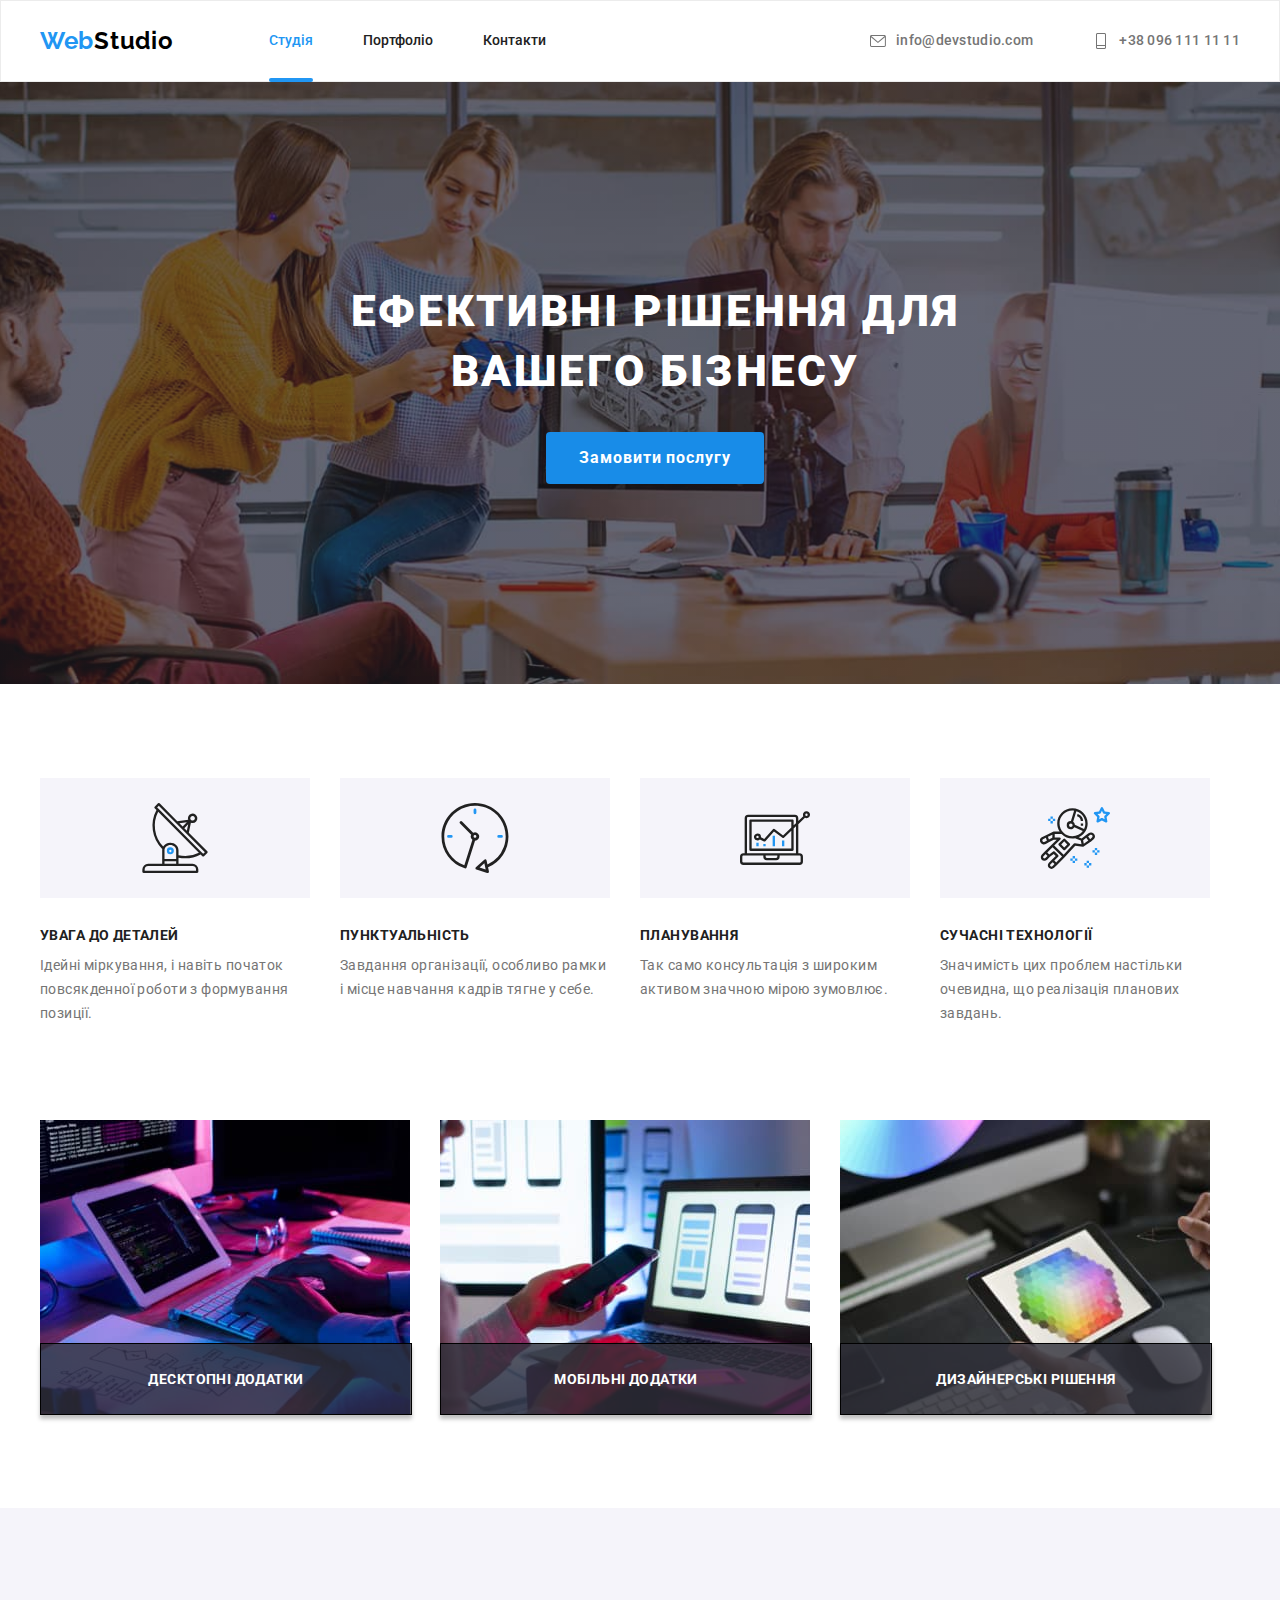
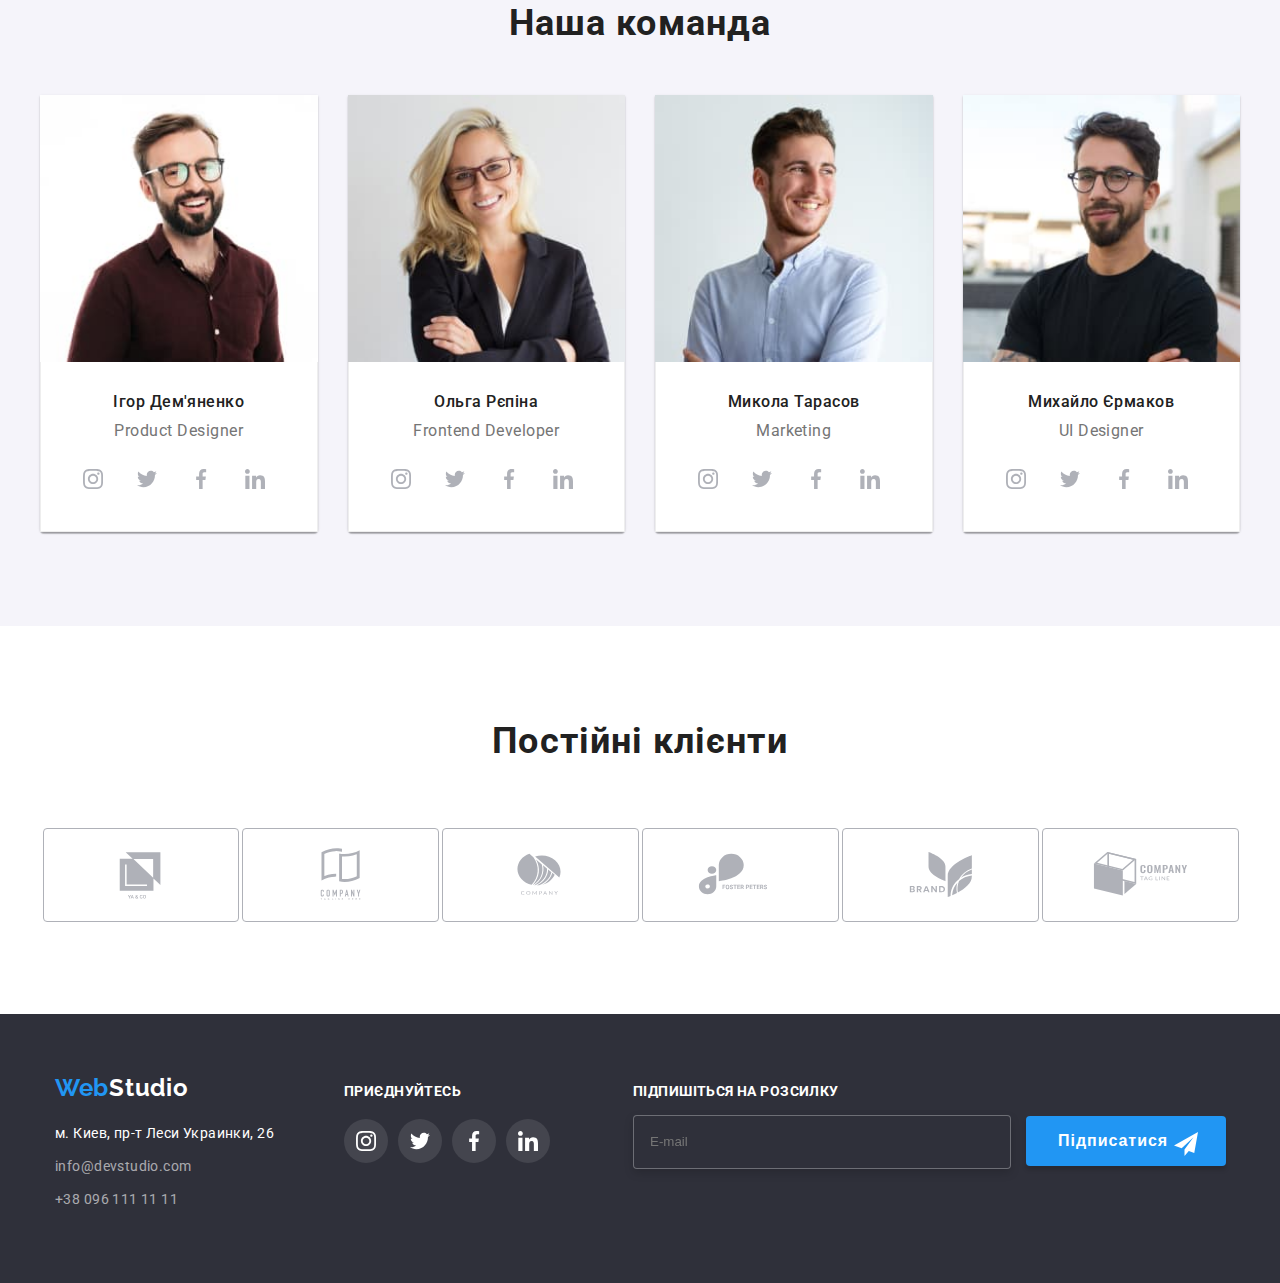
==== commit ac3cb303: "а" ====
--- a/index.html
+++ b/index.html
@@ -8,7 +8,7 @@
     <link rel="preconnect" href="https://fonts.googleapis.com">
     <link rel="preconnect" href="https://fonts.gstatic.com" crossorigin>
     <link href="https://fonts.googleapis.com/css2?family=Raleway:wght@700&family=Roboto:wght@400;500;700;900&display=swap" rel="stylesheet">
-    <link rel="stylesheet" href="https://cdnjs.cloudflare.com/ajax/libs/modern-normalize/1.1.0/modern-normalize.min.css" integrity="sha512-wpPYUAdjBVSE4KJnH1VR1HeZfpl1ub8YT/NKx4PuQ5NmX2tKuGu6U/JRp5y+Y8XG2tV+wKQpNHVUX03MfMFn9Q==" crossorigin="anonymous" referrerpolicy="no-referrer" />
+    <link rel="stylesheet" href="https://cdnjs.cloudflare.com/ajax/libs/modern-normalize/1.1.0/modern-normalize.min.css" integrity="sha512-wpPYUAdjBVSE4KJnH1VR1HeZfpl1ub8YT/NKx4PuQ5NmX2tKuGu6U/JRp5y+Y8XG2tV+wKQpNHVUX03MfMFn9Q==" crossorigin="anonymous" referrerpolicy="no-referrer" >
     <link rel="stylesheet" href="./css/main.min.css">
 </head>
 <body >
@@ -41,11 +41,11 @@
                     <use href="./images/menu.svg#icon-menu"></use>
                     </svg>
                 </button>
-            <div class="mob-menu  is-hidden"data-menu>
+            <div class="mob-menu  is-hidden" data-menu>
                 <div class="container" >
                 
                     <button data-menu-close type="button" class="menu-close" >
-                    <svg class="icon-close"width="18" height="18" >
+                    <svg class="icon-close" width="18" height="18" >
                     <use href="./images/close.svg#icon-close-black"></use>
                     </svg>
                     </button>
@@ -113,7 +113,7 @@
 <!--Чим ми займаємося-->
     <section class="section ">
         <div class="container">
-            <h2 class="section-title ">Чим ми займаємося</h2>
+            <h2 class="section-title visually-hidden ">Чим ми займаємося</h2>
                 <ul class="occupation list">
                     <li class="box1"><img src="./images/img1-1.jpg" alt="Компьютер" 
                         width="370"
@@ -311,7 +311,7 @@
                             <source srcset="./images/tima/tim-mob4.jpg 1x, ./images/tima/tim-mob4-2x.jpg 2x" 
                             media="(max-width: 767px)"
                             >
-                            <img src="./images/tima/tim-mob4.jpg" alt="фото чорно волосого хлопця в окулярах"width="270">
+                            <img src="./images/tima/tim-mob4.jpg" alt="фото чорно волосого хлопця в окулярах" width="270">
                         </picture> 
                         <div class="team-heading">
                             <h3 class="team-title">Михайло Єрмаков</h3>
@@ -405,6 +405,7 @@
 <!--footer-->
     <footer class="footer">
         <div class="container">
+            <div class="balance">
             <div class="footer-balance">
                 <a href="./index.html" class="logo">Web<span class="footer-logo">Studio</span></a>
             <address>
@@ -415,6 +416,8 @@
                 </ul>
             </address>
             </div>
+            </div>
+            <div class="balance">
             <div class="footer-seti">
                 <h2 class="footer-title">приєднуйтесь</h2>
                 <ul class="icon-list">
@@ -447,6 +450,7 @@
                         </a>
                     </li>
                 </ul>
+            </div>
             </div>
             <div class="foot-form-field">
                 <h2 class="form-title">Підпишіться на розсилку</h2>
@@ -472,7 +476,7 @@
     <div class="backdrop is-hidden" data-modal>
         <div class="modal">
             <button class="modal-btd" data-modal-close>
-                <svg class="icon-close"width="18" height="18" >
+                <svg class="icon-close" width="18" height="18" >
                     <use href="./images/close.svg#icon-close-black"></use>
                 </svg>
             </button>
@@ -540,7 +544,7 @@
                             name="topic" 
                             value="treaty" 
                             id="treaty"
-                            />
+                            >
                             <svg class="checkbox-icon" width="16" height="15">
                                 <use href="./images/foorm 1.svg#icon-like"></use>
                             </svg>
--- a/css/main.min.css
+++ b/css/main.min.css
@@ -1 +1 @@
-body{background:#fff;color:#212121;font-family:"Roboto",sans-serif;font-style:normal;font-size:14px;line-height:1.7;text-decoration:none;margin:0}.no-scroll{overflow:hidden}h1,h2,h3,h4,h5,a{margin:0;padding:0}ul{margin:0;padding:0}img{display:block;width:100%;max-width:100%;height:auto}p{color:#757575;text-decoration:none;margin:0;padding:0;font-size:16px}a{text-decoration:none}.container{width:100%;padding-left:15px;padding-right:15px;margin-left:auto;margin-right:auto}@media screen and (min-width: 480px){.container{max-width:480px}}@media screen and (min-width: 768px){.container{max-width:768px}}@media screen and (min-width: 1200px){.container{max-width:1200px}}.section.no-padding{padding-bottom:0}.section{padding-top:94px;padding-bottom:94px}.button{background-color:#188ce8;color:#fff;font-weight:700;font-size:16px;line-height:1.8;text-decoration:none;font-family:inherit}.button{cursor:pointer;font-family:inherit;border:1px solid rgba(0,0,0,0)}.button-primary{background-color:#188ce8;color:#fff;display:-webkit-box;display:-ms-flexbox;display:flex;border:1px solid rgba(0,0,0,0);font-family:inherit;display:inline-block;padding:10px 32px;border-radius:4px;min-width:216px;text-align:center}.button-primary{font-family:"Roboto";font-style:normal;font-weight:700;font-size:16px;line-height:1.88;-webkit-box-align:center;-ms-flex-align:center;align-items:center;text-align:center;letter-spacing:.06em;cursor:pointer}.button-primary:focus,.button-primary:hover{background-color:#2196f3;color:#fff}.logo{font-family:"Raleway";color:#2196f3;font-family:Raleway,sans-serif;font-size:26px;line-height:1.2;text-decoration:none}@media screen and (min-width: 480px){.logo{margin-top:16px;font-weight:700;font-size:24px;line-height:1.1666666667;letter-spacing:.03em}}@media screen and (min-width: 768px){.logo{font-weight:700;font-size:24px;line-height:1.1666666667;letter-spacing:.03em}}@media screen and (min-width: 1200px){.logo{font-weight:700;font-size:24px;line-height:1.1666666667;letter-spacing:.03em}}.heder-logo{font-family:"Raleway";color:#000}.footer-logo{color:#fff}.footer .logo{display:block;margin-bottom:20px}@media screen and (min-width: 480px){.footer .logo{margin-left:163px}}@media screen and (min-width: 768px){.footer .logo{margin-left:115px}}@media screen and (min-width: 1200px){.footer .logo{margin-left:15px}}.backdrop{position:fixed;top:0;left:0;width:100%;height:100%;background-color:rgba(0,0,0,.2);-webkit-transition:opacity 250ms cubic-bezier(0.4, 0, 0.2, 1),visibility 250ms cubic-bezier(0.4, 0, 0.2, 1);transition:opacity 250ms cubic-bezier(0.4, 0, 0.2, 1),visibility 250ms cubic-bezier(0.4, 0, 0.2, 1)}.backdrop.is-hidden{opacity:0;visibility:hidden;pointer-events:none}.modal{padding:40px;position:absolute;top:50%;left:50%;background-color:#fff;width:528px;height:581px;-webkit-transform:translate(-50%, -50%);transform:translate(-50%, -50%);-webkit-box-shadow:0px 1px 3px rgba(0,0,0,.12),0px 1px 1px rgba(0,0,0,.14),0px 2px 1px rgba(0,0,0,.2);box-shadow:0px 1px 3px rgba(0,0,0,.12),0px 1px 1px rgba(0,0,0,.14),0px 2px 1px rgba(0,0,0,.2);border-radius:4px}@media screen and (min-width: 480px){.modal{top:15%;left:15%;-webkit-transform:translate(-15%, -15%);transform:translate(-15%, -15%);width:450px;height:609px}}@media screen and (min-width: 768px){.modal{top:50%;left:50%;-webkit-transform:translate(-50%, -50%);transform:translate(-50%, -50%);width:450px;height:609px}}@media screen and (min-width: 1200px){.modal{width:528px;height:581px}}.icon-close{position:absolute;top:50%;left:50%;-webkit-transform:translate(-50%, -50%);transform:translate(-50%, -50%);width:18px;height:18px;-webkit-transition:opacity 250ms cubic-bezier(0.4, 0, 0.2, 1),-webkit-transform 250ms cubic-bezier(0.4, 0, 0.2, 1);transition:opacity 250ms cubic-bezier(0.4, 0, 0.2, 1),-webkit-transform 250ms cubic-bezier(0.4, 0, 0.2, 1);transition:transform 250ms cubic-bezier(0.4, 0, 0.2, 1),opacity 250ms cubic-bezier(0.4, 0, 0.2, 1);transition:transform 250ms cubic-bezier(0.4, 0, 0.2, 1),opacity 250ms cubic-bezier(0.4, 0, 0.2, 1),-webkit-transform 250ms cubic-bezier(0.4, 0, 0.2, 1);cursor:pointer;fill:#000}.icon-close:focus,.icon-close:hover{fill:#2196f3}.modal-btd{position:absolute;top:8px;right:8px;width:30px;height:30px;border:1px solid rgba(0,0,0,.1);background-color:rgba(0,0,0,0);border-radius:50%}.modal-title{margin-bottom:12px;font-style:normal;font-weight:700;font-size:20px;line-height:1.15;text-align:center;letter-spacing:.03em;color:#212121}@media screen and (min-width: 480px){.modal-title{font-size:20px;line-height:1.5}}@media screen and (min-width: 768px){.modal-title{font-size:20px;line-height:1.5}}@media screen and (min-width: 1200px){.modal-title{font-size:20px;line-height:1.15}}.form{width:100%;margin-left:auto;margin-right:auto}.form-field{position:relative;display:-webkit-box;display:-ms-flexbox;display:flex;-webkit-box-orient:vertical;-webkit-box-direction:normal;-ms-flex-direction:column;flex-direction:column;margin-bottom:10px}.form-input{padding-left:47px;width:370px;height:40px;font:inherit;border:1px solid rgba(33,33,33,.2);border-radius:4px;-webkit-transition-property:color,background-color,-webkit-box-shadow;transition-property:color,background-color,-webkit-box-shadow;transition-property:color,background-color,box-shadow;transition-property:color,background-color,box-shadow,-webkit-box-shadow;-webkit-transition-duration:250ms;transition-duration:250ms;-webkit-transition-timing-function:cubic-bezier(0.4, 0, 0.2, 1);transition-timing-function:cubic-bezier(0.4, 0, 0.2, 1)}.form-input:focus,.form-input:hover{outline:1px solid #188ce8;border:rgba(0,0,0,0)}@media screen and (min-width: 480px){.form-input{width:370px}}@media screen and (min-width: 768px){.form-input{width:370px}}@media screen and (min-width: 1200px){.form-input{width:448PX}}.icon-form{position:absolute;top:50%;left:12px;display:inline-block;width:18px;height:18px;fill:#000}.form-input:focus+.icon-form,.form-input:hover+.icon-form{fill:#188ce8}.form-field label{font-weight:400;font-size:12px;line-height:1.2;letter-spacing:.01em;color:#757575;margin-bottom:4px}.form-comment{position:relative;display:-webkit-box;display:-ms-flexbox;display:flex;-webkit-box-orient:vertical;-webkit-box-direction:normal;-ms-flex-direction:column;flex-direction:column;margin-bottom:20px}.form-comment label{font-weight:400;font-size:12px;line-height:1.2;letter-spacing:.01em;color:#757575;margin-bottom:4px}.comment{padding:8px;display:-webkit-box;display:-ms-flexbox;display:flex;-webkit-box-orient:vertical;-webkit-box-direction:normal;-ms-flex-direction:column;flex-direction:column;resize:none;border:1px solid rgba(33,33,33,.2);border-radius:4px}.comment:focus,.comment:hover{outline:1px solid #188ce8}.topic-text{display:-webkit-box;display:-ms-flexbox;display:flex;text-align:center;-webkit-box-align:center;-ms-flex-align:center;align-items:center;font-style:normal;font-weight:400;font-size:14px;line-height:1.71;letter-spacing:.03em;color:#757575}@media screen and (min-width: 480px){.topic-text{font-size:12px;line-height:1.1666666667}}@media screen and (min-width: 768px){.topic-text{font-size:12px;line-height:1.1666666667}}@media screen and (min-width: 1200px){.topic-text{font-size:14px;line-height:1.71}}.condition{margin-left:3px;-webkit-text-decoration-line:underline;text-decoration-line:underline;color:#2196f3}@media screen and (min-width: 480px){.condition{margin-left:3px}}@media screen and (min-width: 768px){.condition{margin-left:3px}}@media screen and (min-width: 1200px){.condition{margin-left:10px}}.checkbox{position:absolute;width:1px;height:1px;margin:-1px;border:0;padding:0;clip:rect(0 0 0 0);overflow:hidden}.checkbox-icon{display:-webkit-box;display:-ms-flexbox;display:flex;text-align:center;-webkit-box-align:center;-ms-flex-align:center;align-items:center;margin-right:8px;content:"";display:inline-block;align-items:center;width:16px;height:15px;border:2px solid #000;border-radius:2px;cursor:pointer}.checkbox:checked+.checkbox-icon{border-color:#188ce8;background-color:#188ce8;background-size:contain;background-origin:border-box;-webkit-transition-property:color,background-color,-webkit-box-shadow;transition-property:color,background-color,-webkit-box-shadow;transition-property:color,background-color,box-shadow;transition-property:color,background-color,box-shadow,-webkit-box-shadow;-webkit-transition-duration:250ms;transition-duration:250ms;-webkit-transition-timing-function:cubic-bezier(0.4, 0, 0.2, 1);transition-timing-function:cubic-bezier(0.4, 0, 0.2, 1)}.btn-form{margin:auto;margin-top:30px;width:200px;height:50px;padding:10px 52px;font-weight:700;font-size:16px;line-height:1.88;display:-webkit-box;display:-ms-flexbox;display:flex;-webkit-box-align:center;-ms-flex-align:center;align-items:center;text-align:center;letter-spacing:.06em;color:#fff;background:#2196f3;-webkit-box-shadow:0px 4px 4px rgba(0,0,0,.15);box-shadow:0px 4px 4px rgba(0,0,0,.15);border-radius:4px;-webkit-transition-property:color,background-color,-webkit-box-shadow;transition-property:color,background-color,-webkit-box-shadow;transition-property:color,background-color,box-shadow;transition-property:color,background-color,box-shadow,-webkit-box-shadow;-webkit-transition-duration:250ms;transition-duration:250ms;-webkit-transition-timing-function:cubic-bezier(0.4, 0, 0.2, 1);transition-timing-function:cubic-bezier(0.4, 0, 0.2, 1);cursor:pointer;border:1px solid rgba(0,0,0,0)}.btn-form:hover,.btn-form:focus{background-color:#188ce8;-webkit-box-shadow:0px 4px 4px rgba(0,0,0,.15);box-shadow:0px 4px 4px rgba(0,0,0,.15)}.header{border:1px solid #ececec}@media screen and (min-width: 480px){.header{height:60px}}@media screen and (min-width: 768px){.header{height:80px}}@media screen and (min-width: 1200px){.header{height:80px}}.list{padding:0;margin:0;list-style:none}.main-nav{display:-webkit-box;display:-ms-flexbox;display:flex;-ms-flex-wrap:wrap;flex-wrap:wrap;-webkit-box-align:center;-ms-flex-align:center;align-items:center}.site-nav{font-family:"roboto";display:-webkit-box;display:-ms-flexbox;display:flex;margin-left:95px}.site-nav__item:not(:last-child){margin-right:50px}.site-nav__link{position:relative;display:none;padding-top:32px;padding-bottom:32px;color:#212121;font-weight:500;font-size:14px;line-height:1.14;text-decoration:none;-webkit-transition-property:color;transition-property:color;-webkit-transition-duration:250ms;transition-duration:250ms;-webkit-transition-timing-function:cubic-bezier(0.4, 0, 0.2, 1);transition-timing-function:cubic-bezier(0.4, 0, 0.2, 1)}.site-nav__link::after{content:"";position:absolute;left:0;bottom:-1px;display:block;width:100%;height:4px;background-color:#188ce8;opacity:0;border-radius:2px}.site-nav__link:hover,.site-nav__link:focus{color:#2196f3;border-radius:4px;text-decoration:none}@media screen and (min-width: 480px){.site-nav__link{display:none}}@media screen and (min-width: 768px){.site-nav__link{display:block}}@media screen and (min-width: 1200px){.site-nav__link{display:block}}.site-nav__link.current{color:#2196f3}.site-nav__link.current.current::after{opacity:1;background:#2196f3}.menu-open{display:block;margin-left:auto;margin-bottom:10px;width:24px;height:24px;border:1px solid rgba(0,0,0,0);background-color:rgba(0,0,0,0)}@media screen and (min-width: 768px){.menu-open{display:none}}@media screen and (min-width: 1200px){.menu-open{display:none}}.menu-open .icon-menu{position:absolute;margin-top:22px;top:0%;left:92%;width:24px;height:24px;-webkit-transition:opacity 250ms cubic-bezier(0.4, 0, 0.2, 1),-webkit-transform 250ms cubic-bezier(0.4, 0, 0.2, 1);transition:opacity 250ms cubic-bezier(0.4, 0, 0.2, 1),-webkit-transform 250ms cubic-bezier(0.4, 0, 0.2, 1);transition:transform 250ms cubic-bezier(0.4, 0, 0.2, 1),opacity 250ms cubic-bezier(0.4, 0, 0.2, 1);transition:transform 250ms cubic-bezier(0.4, 0, 0.2, 1),opacity 250ms cubic-bezier(0.4, 0, 0.2, 1),-webkit-transform 250ms cubic-bezier(0.4, 0, 0.2, 1);cursor:pointer;fill:#000}.menu-open .icon-menu:focus,.menu-open .icon-menu:hover{fill:#2196f3}.mob-menu{position:fixed;top:0;left:0;width:480px;height:796px;background-color:#fff}.mob-menu>.container{height:100%;display:-webkit-box;display:-ms-flexbox;display:flex;-webkit-box-orient:vertical;-webkit-box-direction:normal;-ms-flex-direction:column;flex-direction:column;-webkit-box-pack:justify;-ms-flex-pack:justify;justify-content:space-between;overflow:auto}@media screen and (min-width: 768px){.mob-menu{display:none}}@media screen and (min-width: 1200px){.mob-menu{display:none}}.menu-nav{margin-top:48px;margin-bottom:306px}.menu-mob__item{margin-left:40px}.menu-mob__item:not(:last-child){margin-bottom:32px}.menu-mob__link{font-style:normal;font-weight:500;font-size:40px;line-height:1.175;letter-spacing:.02em;color:#212121}.menu-mob__link:focus,.menu-mob__link:hover{color:#2196f3}.menu-contact{margin-left:40px;margin-bottom:54px}.menu-con__item{margin-bottom:32px}.menu-con-mail{font-weight:500;font-size:24px;line-height:1.1666666667;letter-spacing:.02em;color:#757575}.menu-con-tel{font-weight:500;font-size:34px;line-height:1.1764705882;letter-spacing:.02em;color:#2196f3}.menu-soc{display:-webkit-box;display:-ms-flexbox;display:flex;margin-left:30px;margin-bottom:48px}.menu-soc__item:not(:last-child){border-right:1px solid rgba(33,33,33,.2)}.menu-soc__link{margin-right:10px;margin-left:10px;font-weight:500;font-size:18px;line-height:1.2222222222;letter-spacing:.02em;color:#2196f3}.menu-close{display:block;margin-left:auto;margin-bottom:10px}@media screen and (min-width: 768px){.menu-close{display:none}}@media screen and (min-width: 1200px){.menu-close{display:none}}.menu-close{position:absolute;top:8px;right:8px;width:30px;height:30px;border:1px solid rgba(0,0,0,0);background-color:rgba(0,0,0,0);border-radius:50%}.menu-close .icon-close{position:absolute;top:50%;left:50%;-webkit-transform:translate(-50%, -50%);transform:translate(-50%, -50%);width:18px;height:18px;-webkit-transition:opacity 250ms cubic-bezier(0.4, 0, 0.2, 1),-webkit-transform 250ms cubic-bezier(0.4, 0, 0.2, 1);transition:opacity 250ms cubic-bezier(0.4, 0, 0.2, 1),-webkit-transform 250ms cubic-bezier(0.4, 0, 0.2, 1);transition:transform 250ms cubic-bezier(0.4, 0, 0.2, 1),opacity 250ms cubic-bezier(0.4, 0, 0.2, 1);transition:transform 250ms cubic-bezier(0.4, 0, 0.2, 1),opacity 250ms cubic-bezier(0.4, 0, 0.2, 1),-webkit-transform 250ms cubic-bezier(0.4, 0, 0.2, 1);cursor:pointer;fill:#000}.menu-close .icon-close:focus,.menu-close .icon-close:hover{fill:#2196f3}.mob-menu.is-hidden{opacity:0;visibility:hidden;pointer-events:none}.foundation{font-family:"roboto";font-style:normal;padding:118px 60px;background-color:#757575;background-image:-webkit-gradient(linear, left top, left bottom, from(rgba(47, 48, 58, 0.4)), to(rgba(47, 48, 58, 0.4))),url(../../images/hero-bg-mob.jpg);background-image:linear-gradient(rgba(47, 48, 58, 0.4), rgba(47, 48, 58, 0.4)),url(../../images/hero-bg-mob.jpg);background-repeat:no-repeat;background-position:center;background-size:cover;margin:0 auto;text-align:center}@media(min-device-pixel-ratio: 2),(-webkit-min-device-pixel-ratio: 2),(min-resolution: 192dpi),(min-resolution: 2dppx){.foundation{background-image:-webkit-gradient(linear, left top, left bottom, from(rgba(47, 48, 58, 0.4)), to(rgba(47, 48, 58, 0.4))),url(../../images/hero-bg-mob-2х.jpg);background-image:linear-gradient(rgba(47, 48, 58, 0.4), rgba(47, 48, 58, 0.4)),url(../../images/hero-bg-mob-2х.jpg)}}@media screen and (min-width: 480px){.foundation{max-width:480px;padding:118px 60px;background-image:-webkit-gradient(linear, left top, left bottom, from(rgba(47, 48, 58, 0.4)), to(rgba(47, 48, 58, 0.4))),url(../../images/hero-bg-tab.jpg);background-image:linear-gradient(rgba(47, 48, 58, 0.4), rgba(47, 48, 58, 0.4)),url(../../images/hero-bg-tab.jpg)}}@media screen and (min-width: 480px)and (min-device-pixel-ratio: 2),screen and (min-width: 480px)and (-webkit-min-device-pixel-ratio: 2),screen and (min-width: 480px)and (min-resolution: 192dpi),screen and (min-width: 480px)and (min-resolution: 2dppx){.foundation{background-image:-webkit-gradient(linear, left top, left bottom, from(rgba(47, 48, 58, 0.4)), to(rgba(47, 48, 58, 0.4))),url(../../images/hero-bg-tab-2х.jpg);background-image:linear-gradient(rgba(47, 48, 58, 0.4), rgba(47, 48, 58, 0.4)),url(../../images/hero-bg-tab-2х.jpg)}}@media screen and (min-width: 768px){.foundation{max-width:768px;padding:118px 204px;background-image:-webkit-gradient(linear, left top, left bottom, from(rgba(47, 48, 58, 0.4)), to(rgba(47, 48, 58, 0.4))),url(../../images/hero-bg-desk.jpg);background-image:linear-gradient(rgba(47, 48, 58, 0.4), rgba(47, 48, 58, 0.4)),url(../../images/hero-bg-desk.jpg)}}@media screen and (min-width: 768px)and (min-device-pixel-ratio: 2),screen and (min-width: 768px)and (-webkit-min-device-pixel-ratio: 2),screen and (min-width: 768px)and (min-resolution: 192dpi),screen and (min-width: 768px)and (min-resolution: 2dppx){.foundation{background-image:-webkit-gradient(linear, left top, left bottom, from(rgba(47, 48, 58, 0.4)), to(rgba(47, 48, 58, 0.4))),url(../../images/hero-bg-desk-2x.jpg);background-image:linear-gradient(rgba(47, 48, 58, 0.4), rgba(47, 48, 58, 0.4)),url(../../images/hero-bg-desk-2x.jpg)}}@media screen and (min-width: 1200px){.foundation{max-width:1600px;padding-top:200px;padding-bottom:200px}}.foundation-title{display:block;width:696px;margin:0 auto;margin-top:0;margin-bottom:30px}.foundation-title{color:#fff;font-family:"roboto";font-style:normal;font-weight:900;font-size:26px;line-height:1.4285714286;text-align:center;letter-spacing:.06em;text-transform:uppercase}@media screen and (min-width: 480px){.foundation-title{width:360px;height:84px;font-size:26px;line-height:1.62}}@media screen and (min-width: 768px){.foundation-title{width:360px;height:84px;font-size:26px;line-height:1.62}}@media screen and (min-width: 1200px){.foundation-title{width:696px;height:120px;font-size:44px;line-height:1.36}}.feature .item{width:100%}.feature{display:-webkit-box;display:-ms-flexbox;display:flex;-ms-flex-wrap:wrap;flex-wrap:wrap;gap:30px}.feature .list .item{width:270px;height:74px}.list-item::before{display:block;-ms-flex-wrap:wrap;flex-wrap:wrap;content:"";width:100%;height:120px;background-size:70px 70px;background-repeat:no-repeat;background-position:center;background-color:#f5f4fa;margin-bottom:30px}@media screen and (min-width: 768px){.list-item::before{-ms-flex-preferred-size:calc((100% - 30px)/2);flex-basis:calc((100% - 30px)/2)}}@media screen and (min-width: 1200px){.list-item::before{-ms-flex-preferred-size:calc((100% - 90px)/4);flex-basis:calc((100% - 90px)/4)}}.icon-antenna::before{background-image:url(../images/antenna.svg)}.icon-clock::before{background-image:url(../images/clock.svg)}.icon-diagram::before{background-image:url(../images/diagram.svg)}.icon-astronaut::before{background-image:url(../images/astronaut.svg)}.section-title{padding-top:0;color:#212121;margin-bottom:50px;font-weight:700;font-size:36px;line-height:1.2;text-align:center;text-decoration:none;letter-spacing:.03em}.feature-title{margin-bottom:10px;Font-weight:700;font-size:14px;line-height:1.14;letter-spacing:.03em}@media screen and (min-width: 480px){.feature-title{text-align:center}}.feature-text{font-weight:400;font-size:14px;line-height:1.71;letter-spacing:.03em}@media screen and (min-width: 480px){.feature-text{max-width:450px}}@media screen and (min-width: 768px){.feature-text{max-width:354px}}@media screen and (min-width: 1200px){.feature-text{width:270px}}.feature .list .title{color:#000;font-weight:700;font-size:14px;line-height:1.14}.feature .list .link{color:#2196f3}.occupation{position:relative;display:-webkit-box;display:-ms-flexbox;display:flex;gap:30px}@media screen and (min-width: 480px){.occupation{display:none}}@media screen and (min-width: 768px){.occupation{display:none;text-decoration:none}}@media screen and (min-width: 1200px){.occupation{display:-webkit-box;display:-ms-flexbox;display:flex}}.product-actions{position:absolute;top:76%;width:370px;height:70px;background:rgba(47,48,58,.8);border:1px solid #000;-webkit-box-shadow:0px 4px 4px rgba(0,0,0,.25);box-shadow:0px 4px 4px rgba(0,0,0,.25);display:-webkit-box;display:-ms-flexbox;display:flex;-webkit-box-align:center;-ms-flex-align:center;align-items:center;-webkit-box-pack:center;-ms-flex-pack:center;justify-content:center}.box-text{font-weight:700;font-size:14px;line-height:1.1;letter-spacing:.03em;text-transform:uppercase;color:#fff}.occupation .list{width:370px;height:294px}.team{display:-webkit-box;display:-ms-flexbox;display:flex;-ms-flex-wrap:wrap;flex-wrap:wrap;gap:30px;background:#f5f4fa}.team .list .title{font-weight:700;font-size:18px;line-height:2}.team .list,.title{color:#212121}.team .item{background-color:#fff;width:100%;-webkit-box-shadow:0px 1px 3px rgba(0,0,0,.12),0px 1px 1px rgba(0,0,0,.14),0px 2px 1px rgba(0,0,0,.2);box-shadow:0px 1px 3px rgba(0,0,0,.12),0px 1px 1px rgba(0,0,0,.14),0px 2px 1px rgba(0,0,0,.2);border-radius:0px 0px 4px 4px}@media screen and (min-width: 768px){.team .item{width:calc((100% - 30px)/2)}}@media screen and (min-width: 1200px){.team .item{width:calc((100% - 90px)/4)}}.team-title{margin-top:0;margin-bottom:10px;font-weight:500;font-size:16px;line-height:1.2;text-align:center;letter-spacing:.03em}.team-text{font-weight:400;font-size:16px;line-height:1.2;text-align:center;letter-spacing:.03em;margin-bottom:16px}.team-foto{border-radius:0px}.team-heading{padding:30px;border-bottom:1px solid #eee;border-left:1px solid #eee;border-right:1px solid #eee}.icon-list{display:-webkit-box;display:-ms-flexbox;display:flex;-ms-flex-wrap:wrap;flex-wrap:wrap;list-style:none;gap:10px}@media screen and (min-width: 480px){.icon-list{margin-left:95px}}@media screen and (min-width: 768px){.icon-list{margin-left:44px}}@media screen and (min-width: 1200px){.icon-list{margin-left:0}}.team-options{content:"";width:44px;height:44px}.team-link{display:-webkit-box;display:-ms-flexbox;display:flex;-ms-flex-wrap:wrap;flex-wrap:wrap;-webkit-box-align:center;-ms-flex-align:center;align-items:center;-webkit-box-pack:center;-ms-flex-pack:center;justify-content:center;width:100%;height:100%;padding:0;border:none;color:#afb1b8;border-radius:50%;-webkit-transition-property:color,background-color;transition-property:color,background-color;-webkit-transition-duration:250ms;transition-duration:250ms;-webkit-transition-timing-function:cubic-bezier(0.4, 0, 0.2, 1);transition-timing-function:cubic-bezier(0.4, 0, 0.2, 1)}.team-link:hover,.team-link:focus{color:#fff;background-color:#188ce8}.team-icon{display:-webkit-box;display:-ms-flexbox;display:flex;-ms-flex-wrap:wrap;flex-wrap:wrap;width:20px;height:20px;fill:currentColor}.contact{font-family:"roboto";display:none;margin-left:auto;-webkit-transition-property:color;transition-property:color;-webkit-transition-duration:250ms;transition-duration:250ms;-webkit-transition-timing-function:cubic-bezier(0.4, 0, 0.2, 1);transition-timing-function:cubic-bezier(0.4, 0, 0.2, 1)}.contact:hover,.contact:focus{color:#2196f3}@media screen and (min-width: 480px){.contact{display:none}}@media screen and (min-width: 768px){.contact{display:block;padding-left:20px}}@media screen and (min-width: 1200px){.contact{display:-webkit-box;display:-ms-flexbox;display:flex}}.contact{color:#757575;font-weight:500;font-size:14px;line-height:1.14;letter-spacing:.02em}@media screen and (min-width: 768px){.contact{font-weight:500;font-size:12px;line-height:1.1666666667;letter-spacing:.02em;color:#757575}}@media screen and (min-width: 1200px){.contact{color:#757575;font-weight:500;font-size:14px;line-height:1.14;letter-spacing:.02em}}.contact__icon{width:16px;height:16px;margin-right:10px;fill:currentColor}.contact__tel{-webkit-transition-property:color;transition-property:color;-webkit-transition-duration:250ms;transition-duration:250ms;-webkit-transition-timing-function:cubic-bezier(0.4, 0, 0.2, 1);transition-timing-function:cubic-bezier(0.4, 0, 0.2, 1)}.contact__mail{-webkit-transition-property:color;transition-property:color;-webkit-transition-duration:250ms;transition-duration:250ms;-webkit-transition-timing-function:cubic-bezier(0.4, 0, 0.2, 1);transition-timing-function:cubic-bezier(0.4, 0, 0.2, 1)}.contact__mail:hover,.contact__mail:focus{fill:currentColor}@media screen and (min-width: 768px){.contact__item:not(:last-child){padding-bottom:10px}}@media screen and (min-width: 1200px){.contact__item:not(:last-child){padding:0;margin-right:40px}}.clients{display:-webkit-box;display:-ms-flexbox;display:flex;-ms-flex-wrap:wrap;flex-wrap:wrap}.clients__options{content:"";width:170px;height:92px;list-style:none;margin:0 auto;padding-top:15px}@media screen and (min-width: 480px){.clients__options{max-width:calc((100% - 30px)/2)}}@media screen and (min-width: 768px){.clients__options{width:calc((100% - 30px)/3)}}@media screen and (min-width: 1200px){.clients__options{width:calc((100% - 30px)/6)}}.clients__link{display:-webkit-box;display:-ms-flexbox;display:flex;-webkit-box-align:center;-ms-flex-align:center;align-items:center;-webkit-box-pack:center;-ms-flex-pack:center;justify-content:center;width:100%;height:100%;padding:0;border:none;color:#afb1b8;border:1px solid #afb1b8;border-radius:4px;gap:30px;-webkit-transition-property:color,border-color;transition-property:color,border-color;-webkit-transition-duration:250ms;transition-duration:250ms;-webkit-transition-timing-function:cubic-bezier(0.4, 0, 0.2, 1);transition-timing-function:cubic-bezier(0.4, 0, 0.2, 1)}.clients__link:hover,.clients__link:focus{color:#188ce8;border-color:#188ce8}.clients__icon{width:106px;height:60px;fill:currentColor}.cry{display:-webkit-box;display:-ms-flexbox;display:flex;-webkit-box-pack:center;-ms-flex-pack:center;justify-content:center;gap:8px;margin-bottom:50px}.cry-button{background-color:#f5f4fa;color:#000;padding:6px 22px;font-weight:500;font-size:16px;line-height:1.62;border:1px solid rgba(0,0,0,0);-webkit-transition-property:color,background-color,-webkit-box-shadow;transition-property:color,background-color,-webkit-box-shadow;transition-property:color,background-color,box-shadow;transition-property:color,background-color,box-shadow,-webkit-box-shadow;-webkit-transition-duration:250ms;transition-duration:250ms;-webkit-transition-timing-function:cubic-bezier(0.4, 0, 0.2, 1);transition-timing-function:cubic-bezier(0.4, 0, 0.2, 1)}.cry .list,.cry-links:hover,.cry .list,.cry-links:focus{background-color:#2196f3;color:#fff;-webkit-box-shadow:0px 3px 1px rgba(0,0,0,.1),0px 1px 2px rgba(0,0,0,.08),0px 2px 2px rgba(0,0,0,.12);box-shadow:0px 3px 1px rgba(0,0,0,.1),0px 1px 2px rgba(0,0,0,.08),0px 2px 2px rgba(0,0,0,.12)}.cry-button .cry-links{padding:6px 22px;display:inline-block;border-radius:8px;text-align:center;border-radius:4px}.portfolio-foto{position:relative;display:-webkit-box;display:-ms-flexbox;display:flex;-ms-flex-wrap:wrap;flex-wrap:wrap;gap:30px;padding-bottom:94px}.portfolio-foto .item-portfolio{width:calc((100% - 60px)/3)}.portfolio-foto .item-portfolio:hover,.portfolio-foto .item-portfolio:focus{-webkit-box-shadow:0px 1px 1px rgba(0,0,0,.12),0px 4px 4px rgba(0,0,0,.06),1px 4px 6px rgba(0,0,0,.16);box-shadow:0px 1px 1px rgba(0,0,0,.12),0px 4px 4px rgba(0,0,0,.06),1px 4px 6px rgba(0,0,0,.16)}.portfolio-foto .title{font-weight:700;font-size:18px;line-height:2}.card-heading{padding:20px 24px;border-bottom:1px solid #eee;border-left:1px solid #eee;border-right:1px solid #eee}.portfolio .list .title{font-weight:700;font-size:18px;line-height:2;text-decoration:none}.animation{display:block}.animation-card{position:relative;overflow:hidden;top:0%;left:0%;width:370px;height:294px}.text-animation{position:absolute;top:0;left:0;padding-top:63px;padding-right:24px;padding-bottom:63px;padding-left:24px;width:100%;height:100%;background:rgba(33,150,243,.9);font-size:18px;line-height:1.56;color:#fff;-webkit-transform:translateY(100%);transform:translateY(100%);opacity:1;-webkit-transition:opacity 250ms cubic-bezier(0.4, 0, 0.2, 1),-webkit-transform 250ms cubic-bezier(0.4, 0, 0.2, 1),-webkit-box-shadow 250ms cubic-bezier(0.4, 0, 0.2, 1);transition:opacity 250ms cubic-bezier(0.4, 0, 0.2, 1),-webkit-transform 250ms cubic-bezier(0.4, 0, 0.2, 1),-webkit-box-shadow 250ms cubic-bezier(0.4, 0, 0.2, 1);transition:transform 250ms cubic-bezier(0.4, 0, 0.2, 1),opacity 250ms cubic-bezier(0.4, 0, 0.2, 1),box-shadow 250ms cubic-bezier(0.4, 0, 0.2, 1);transition:transform 250ms cubic-bezier(0.4, 0, 0.2, 1),opacity 250ms cubic-bezier(0.4, 0, 0.2, 1),box-shadow 250ms cubic-bezier(0.4, 0, 0.2, 1),-webkit-transform 250ms cubic-bezier(0.4, 0, 0.2, 1),-webkit-box-shadow 250ms cubic-bezier(0.4, 0, 0.2, 1)}.portfolio-foto :hover .text-animation,.portfolio-foto :focus .text-animation{-webkit-transform:translateY(0%);transform:translateY(0%);opacity:1}.footer{padding-top:60px;padding-bottom:60px;background-color:#2f303a}@media screen and (min-width: 480px){.footer-list{margin-left:124px}}@media screen and (min-width: 768px){.footer-list{margin-left:76px}}@media screen and (min-width: 1200px){.footer-list{margin:0px}}.footer-list .item{margin-left:15px;font-family:"Roboto";font-style:normal;list-style:none;margin-bottom:9px}@media screen and (min-width: 480px){.footer-list .item{font-family:"Roboto";font-style:normal;list-style:none;text-align:center;margin-bottom:9px}}@media screen and (min-width: 768px){.footer-list .item{font-family:"Roboto";font-style:normal;list-style:none;text-align:center;margin-bottom:9px}}@media screen and (min-width: 1200px){.footer-list .item{margin-left:15px;font-family:"Roboto";font-style:normal;list-style:none;margin-bottom:9px}}.footer-contact{color:rgba(255,255,255,.6);font-style:normal;font-weight:400;font-size:14px;line-height:1.7;letter-spacing:.03em}.footer-adress{font-style:normal;font-weight:400;font-size:14px;line-height:1.71;letter-spacing:.03em;color:#fff}.footer-title{font-weight:700;font-size:14px;line-height:1.1;letter-spacing:.03em;text-transform:uppercase;color:#fff;margin-bottom:20px}@media screen and (min-width: 480px){.footer-title{margin-top:40px;margin-left:50px}}@media screen and (min-width: 768px){.footer-title{margin-left:114px}}@media screen and (min-width: 1200px){.footer-title{margin-left:0px}}.footer .container{-webkit-box-align:baseline;-ms-flex-align:baseline;align-items:baseline;display:-webkit-box;display:-ms-flexbox;display:flex;-ms-flex-wrap:wrap;flex-wrap:wrap}.footer-options{content:"";width:44px;height:44px}.footer .icon-list{display:-webkit-box;display:-ms-flexbox;display:flex;-webkit-box-align:center;-ms-flex-align:center;align-items:center}@media screen and (min-width: 480px){.footer .icon-list{margin-top:10px;margin-left:15px}}@media screen and (min-width: 768px){.footer .icon-list{margin-top:10px;margin-left:80px}}@media screen and (min-width: 1200px){.footer .icon-list{margin-top:10px;margin-left:0px}}@media screen and (min-width: 480px){.footer-seti{margin-left:114px}}@media screen and (min-width: 768px){.footer-seti{margin-left:134px}}@media screen and (min-width: 1200px){.footer-seti{margin-left:70px}}.footer-link{margin:0;display:-webkit-box;display:-ms-flexbox;display:flex;-webkit-box-align:center;-ms-flex-align:center;align-items:center;-webkit-box-pack:center;-ms-flex-pack:center;justify-content:center;width:100%;height:100%;padding:0;border:none;color:#fff;border-radius:50%;background-color:rgba(255,255,255,.1);-webkit-transition-property:background-color;transition-property:background-color;-webkit-transition-duration:250ms;transition-duration:250ms;-webkit-transition-timing-function:cubic-bezier(0.4, 0, 0.2, 1);transition-timing-function:cubic-bezier(0.4, 0, 0.2, 1)}.footer-link:hover,.footer-link:focus{color:#fff;background-color:#188ce8}.footer-icon{width:20px;height:20px;fill:currentColor}.foot-form-field{margin:0;padding:0;position:relative;display:-webkit-box;display:-ms-flexbox;display:flex;-webkit-box-orient:vertical;-webkit-box-direction:normal;-ms-flex-direction:column;flex-direction:column}.form-title{font-weight:700;font-size:14px;line-height:1.2;letter-spacing:.03em;text-transform:uppercase;color:#fff}@media screen and (min-width: 480px){.form-title{margin-top:60px;margin-left:127px}}@media screen and (min-width: 768px){.form-title{margin-top:60px;margin-left:281px}}@media screen and (min-width: 1200px){.form-title{margin-top:0;margin-left:83px;margin-bottom:-5px}}.foot-form-input{padding-left:16px;width:358px;height:50px;background-color:#2f303a;border:1px solid rgba(255,255,255,.3);-webkit-filter:drop-shadow(0px 4px 4px rgba(0, 0, 0, 0.15));filter:drop-shadow(0px 4px 4px rgba(0, 0, 0, 0.15));border-radius:4px}@media screen and (min-width: 480px){.foot-form-input{margin-top:20px;margin-left:5px;width:450px;height:50px}}@media screen and (min-width: 768px){.foot-form-input{margin-left:159px;width:450px;height:50px}}@media screen and (min-width: 1200px){.foot-form-input{margin-left:83px;width:358px;height:50px}}.foot-btn{margin-left:12px;background:#2196f3;-webkit-box-shadow:0px 4px 4px rgba(0,0,0,.15);box-shadow:0px 4px 4px rgba(0,0,0,.15);border-radius:4px;border:1px solid rgba(0,0,0,0);width:200px;height:50px;cursor:pointer}.foot-btn:focus,.foot-btn:hover{background-color:#188ce8;-webkit-box-shadow:0px 4px 4px rgba(0,0,0,.15);box-shadow:0px 4px 4px rgba(0,0,0,.15)}@media screen and (min-width: 480px){.foot-btn{margin-top:20px;margin-left:120px}}@media screen and (min-width: 768px){.foot-btn{margin-top:20px;margin-left:281px}}@media screen and (min-width: 1200px){.foot-btn{margin-left:12px}}.foot-btn .text{padding-left:25px;font-weight:700;font-size:16px;line-height:1.88;display:-webkit-box;display:-ms-flexbox;display:flex;-webkit-box-align:center;-ms-flex-align:center;align-items:center;text-align:center;letter-spacing:.06em;color:#fff}.icon-foot{position:absolute}@media screen and (min-width: 480px){.icon-foot{right:35%;bottom:7%}}@media screen and (min-width: 768px){.icon-foot{right:39%;bottom:7%}}@media screen and (min-width: 1200px){.icon-foot{right:28px;bottom:15%}}.cry{display:-webkit-box;display:-ms-flexbox;display:flex;-webkit-box-pack:center;-ms-flex-pack:center;justify-content:center;gap:8px;margin-bottom:50px}.cry-button{background-color:#f5f4fa;color:#000;padding:6px 22px;font-weight:500;font-size:16px;line-height:1.62;border:1px solid rgba(0,0,0,0);-webkit-transition-property:color,background-color,-webkit-box-shadow;transition-property:color,background-color,-webkit-box-shadow;transition-property:color,background-color,box-shadow;transition-property:color,background-color,box-shadow,-webkit-box-shadow;-webkit-transition-duration:250ms;transition-duration:250ms;-webkit-transition-timing-function:cubic-bezier(0.4, 0, 0.2, 1);transition-timing-function:cubic-bezier(0.4, 0, 0.2, 1)}.cry .list,.cry-links:hover,.cry .list,.cry-links:focus{background-color:#2196f3;color:#fff;-webkit-box-shadow:0px 3px 1px rgba(0,0,0,.1),0px 1px 2px rgba(0,0,0,.08),0px 2px 2px rgba(0,0,0,.12);box-shadow:0px 3px 1px rgba(0,0,0,.1),0px 1px 2px rgba(0,0,0,.08),0px 2px 2px rgba(0,0,0,.12)}.cry-button .cry-links{padding:6px 22px;display:inline-block;border-radius:8px;text-align:center;border-radius:4px}.visually-hidden{position:absolute;white-space:nowrap;width:1px;height:1px;overflow:hidden;border:0;padding:0;clip:rect(0 0 0 0);-webkit-clip-path:inset(50%);clip-path:inset(50%);margin:-1px}/*# sourceMappingURL=main.min.css.map */+body{background:#fff;color:#212121;font-family:"Roboto",sans-serif;font-style:normal;font-size:14px;line-height:1.7;text-decoration:none;margin:0}.no-scroll{overflow:hidden}h1,h2,h3,h4,h5,a{margin:0;padding:0}ul{margin:0;padding:0}img{display:block;width:100%;max-width:100%;height:auto}p{color:#757575;text-decoration:none;margin:0;padding:0;font-size:16px}a{text-decoration:none}.container{width:100%;padding-left:15px;padding-right:15px;margin-left:auto;margin-right:auto}@media screen and (min-width: 450px){.container{max-width:480px}}@media screen and (min-width: 768px){.container{max-width:768px}}@media screen and (min-width: 1200px){.container{max-width:1200px}}.section.no-padding{padding-bottom:0}.section{padding-top:94px;padding-bottom:94px}.button{background-color:#188ce8;color:#fff;font-weight:700;font-size:16px;line-height:1.8;text-decoration:none;font-family:inherit}.button{cursor:pointer;font-family:inherit;border:1px solid rgba(0,0,0,0)}.button-primary{background-color:#188ce8;color:#fff;display:-webkit-box;display:-ms-flexbox;display:flex;border:1px solid rgba(0,0,0,0);font-family:inherit;display:inline-block;padding:10px 32px;border-radius:4px;min-width:216px;text-align:center}.button-primary{font-family:"Roboto";font-style:normal;font-weight:700;line-height:1.88;-webkit-box-align:center;-ms-flex-align:center;align-items:center;text-align:center;letter-spacing:.06em;cursor:pointer}.button-primary:focus,.button-primary:hover{background-color:#2196f3;color:#fff}@media screen and (min-width: 450px){.button-primary{font-size:16px}}@media screen and (min-width: 768px){.button-primary{font-size:16px}}@media screen and (min-width: 1200px){.button-primary{font-size:16px}}.logo{margin-top:16px;font-family:"Raleway";color:#2196f3;font-family:Raleway,sans-serif;font-size:26px;line-height:1.2;text-decoration:none}@media screen and (min-width: 450px){.logo{margin-top:16px;font-weight:700;font-size:24px;line-height:1.1666666667;letter-spacing:.03em}}@media screen and (min-width: 768px){.logo{margin-top:0px;font-weight:700;font-size:24px;line-height:1.1666666667;letter-spacing:.03em}}@media screen and (min-width: 1200px){.logo{margin-top:0px;font-weight:700;font-size:24px;line-height:1.1666666667;letter-spacing:.03em}}.heder-logo{font-family:"Raleway";color:#000}.footer-logo{color:#fff}.footer .logo{margin-left:90px;display:block;margin-bottom:20px}@media screen and (min-width: 450px){.footer .logo{margin-left:163px}}@media screen and (min-width: 1200px){.footer .logo{margin-left:15px}}.backdrop{position:fixed;top:0;left:0;width:100%;height:100%;background-color:rgba(0,0,0,.2);-webkit-transition:opacity 250ms cubic-bezier(0.4, 0, 0.2, 1),visibility 250ms cubic-bezier(0.4, 0, 0.2, 1);transition:opacity 250ms cubic-bezier(0.4, 0, 0.2, 1),visibility 250ms cubic-bezier(0.4, 0, 0.2, 1)}.backdrop.is-hidden{opacity:0;visibility:hidden;pointer-events:none}.modal{padding:40px;position:absolute;top:50%;left:50%;background-color:#fff;width:528px;height:581px;-webkit-transform:translate(-50%, -50%);transform:translate(-50%, -50%);-webkit-box-shadow:0px 1px 3px rgba(0,0,0,.12),0px 1px 1px rgba(0,0,0,.14),0px 2px 1px rgba(0,0,0,.2);box-shadow:0px 1px 3px rgba(0,0,0,.12),0px 1px 1px rgba(0,0,0,.14),0px 2px 1px rgba(0,0,0,.2);border-radius:4px}@media screen and (min-width: 450px){.modal{top:15%;left:15%;-webkit-transform:translate(-15%, -15%);transform:translate(-15%, -15%);width:450px;height:609px}}@media screen and (min-width: 768px){.modal{top:50%;left:50%;-webkit-transform:translate(-50%, -50%);transform:translate(-50%, -50%);width:450px;height:609px}}@media screen and (min-width: 1200px){.modal{width:528px;height:581px}}.icon-close{position:absolute;top:50%;left:50%;-webkit-transform:translate(-50%, -50%);transform:translate(-50%, -50%);width:18px;height:18px;-webkit-transition:opacity 250ms cubic-bezier(0.4, 0, 0.2, 1),-webkit-transform 250ms cubic-bezier(0.4, 0, 0.2, 1);transition:opacity 250ms cubic-bezier(0.4, 0, 0.2, 1),-webkit-transform 250ms cubic-bezier(0.4, 0, 0.2, 1);transition:transform 250ms cubic-bezier(0.4, 0, 0.2, 1),opacity 250ms cubic-bezier(0.4, 0, 0.2, 1);transition:transform 250ms cubic-bezier(0.4, 0, 0.2, 1),opacity 250ms cubic-bezier(0.4, 0, 0.2, 1),-webkit-transform 250ms cubic-bezier(0.4, 0, 0.2, 1);cursor:pointer;fill:#000}.icon-close:focus,.icon-close:hover{fill:#2196f3}.modal-btd{position:absolute;top:8px;right:8px;width:30px;height:30px;border:1px solid rgba(0,0,0,.1);background-color:rgba(0,0,0,0);border-radius:50%}.modal-title{margin-bottom:12px;font-style:normal;font-weight:700;font-size:20px;line-height:1.15;text-align:center;letter-spacing:.03em;color:#212121}@media screen and (min-width: 450px){.modal-title{font-size:20px;line-height:1.5}}@media screen and (min-width: 768px){.modal-title{font-size:20px;line-height:1.5}}@media screen and (min-width: 1200px){.modal-title{font-size:20px;line-height:1.15}}.form{width:100%;margin-left:auto;margin-right:auto}.form-field{position:relative;display:-webkit-box;display:-ms-flexbox;display:flex;-webkit-box-orient:vertical;-webkit-box-direction:normal;-ms-flex-direction:column;flex-direction:column;margin-bottom:10px}.form-input{padding-left:47px;width:370px;height:40px;font:inherit;border:1px solid rgba(33,33,33,.2);border-radius:4px;-webkit-transition-property:color,background-color,-webkit-box-shadow;transition-property:color,background-color,-webkit-box-shadow;transition-property:color,background-color,box-shadow;transition-property:color,background-color,box-shadow,-webkit-box-shadow;-webkit-transition-duration:250ms;transition-duration:250ms;-webkit-transition-timing-function:cubic-bezier(0.4, 0, 0.2, 1);transition-timing-function:cubic-bezier(0.4, 0, 0.2, 1)}.form-input:focus,.form-input:hover{outline:1px solid #188ce8;border:rgba(0,0,0,0)}@media screen and (min-width: 450px){.form-input{width:370px}}@media screen and (min-width: 768px){.form-input{width:370px}}@media screen and (min-width: 1200px){.form-input{width:448PX}}.icon-form{position:absolute;top:50%;left:12px;display:inline-block;width:18px;height:18px;fill:#000}.form-input:focus+.icon-form,.form-input:hover+.icon-form{fill:#188ce8}.form-field label{font-weight:400;font-size:12px;line-height:1.2;letter-spacing:.01em;color:#757575;margin-bottom:4px}.form-comment{position:relative;display:-webkit-box;display:-ms-flexbox;display:flex;-webkit-box-orient:vertical;-webkit-box-direction:normal;-ms-flex-direction:column;flex-direction:column;margin-bottom:20px}.form-comment label{font-weight:400;font-size:12px;line-height:1.2;letter-spacing:.01em;color:#757575;margin-bottom:4px}.comment{padding:8px;display:-webkit-box;display:-ms-flexbox;display:flex;-webkit-box-orient:vertical;-webkit-box-direction:normal;-ms-flex-direction:column;flex-direction:column;resize:none;border:1px solid rgba(33,33,33,.2);border-radius:4px}.comment:focus,.comment:hover{outline:1px solid #188ce8}.topic-text{display:-webkit-box;display:-ms-flexbox;display:flex;text-align:center;-webkit-box-align:center;-ms-flex-align:center;align-items:center;font-style:normal;font-weight:400;font-size:14px;line-height:1.71;letter-spacing:.03em;color:#757575}@media screen and (min-width: 450px){.topic-text{font-size:12px;line-height:1.1666666667}}@media screen and (min-width: 768px){.topic-text{font-size:12px;line-height:1.1666666667}}@media screen and (min-width: 1200px){.topic-text{font-size:14px;line-height:1.71}}.condition{margin-left:3px;-webkit-text-decoration-line:underline;text-decoration-line:underline;color:#2196f3}@media screen and (min-width: 450px){.condition{margin-left:3px}}@media screen and (min-width: 768px){.condition{margin-left:3px}}@media screen and (min-width: 1200px){.condition{margin-left:10px}}.checkbox{position:absolute;width:1px;height:1px;margin:-1px;border:0;padding:0;clip:rect(0 0 0 0);overflow:hidden}.checkbox-icon{display:-webkit-box;display:-ms-flexbox;display:flex;text-align:center;-webkit-box-align:center;-ms-flex-align:center;align-items:center;margin-right:8px;content:"";display:inline-block;align-items:center;width:16px;height:15px;border:2px solid #000;border-radius:2px;cursor:pointer}.checkbox:checked+.checkbox-icon{border-color:#188ce8;background-color:#188ce8;background-size:contain;background-origin:border-box;-webkit-transition-property:color,background-color,-webkit-box-shadow;transition-property:color,background-color,-webkit-box-shadow;transition-property:color,background-color,box-shadow;transition-property:color,background-color,box-shadow,-webkit-box-shadow;-webkit-transition-duration:250ms;transition-duration:250ms;-webkit-transition-timing-function:cubic-bezier(0.4, 0, 0.2, 1);transition-timing-function:cubic-bezier(0.4, 0, 0.2, 1)}.btn-form{margin:auto;margin-top:30px;width:200px;height:50px;padding:10px 52px;font-weight:700;font-size:16px;line-height:1.88;display:-webkit-box;display:-ms-flexbox;display:flex;-webkit-box-align:center;-ms-flex-align:center;align-items:center;text-align:center;letter-spacing:.06em;color:#fff;background:#2196f3;-webkit-box-shadow:0px 4px 4px rgba(0,0,0,.15);box-shadow:0px 4px 4px rgba(0,0,0,.15);border-radius:4px;-webkit-transition-property:color,background-color,-webkit-box-shadow;transition-property:color,background-color,-webkit-box-shadow;transition-property:color,background-color,box-shadow;transition-property:color,background-color,box-shadow,-webkit-box-shadow;-webkit-transition-duration:250ms;transition-duration:250ms;-webkit-transition-timing-function:cubic-bezier(0.4, 0, 0.2, 1);transition-timing-function:cubic-bezier(0.4, 0, 0.2, 1);cursor:pointer;border:1px solid rgba(0,0,0,0)}.btn-form:hover,.btn-form:focus{background-color:#188ce8;-webkit-box-shadow:0px 4px 4px rgba(0,0,0,.15);box-shadow:0px 4px 4px rgba(0,0,0,.15)}.header{border:1px solid #ececec}@media screen and (min-width: 450px){.header{height:60px}}@media screen and (min-width: 768px){.header{height:80px}}@media screen and (min-width: 1200px){.header{height:80px}}.list{padding:0;margin:0;list-style:none}.main-nav{display:-webkit-box;display:-ms-flexbox;display:flex;-ms-flex-wrap:wrap;flex-wrap:wrap;-webkit-box-align:center;-ms-flex-align:center;align-items:center}.site-nav{font-family:"roboto";display:-webkit-box;display:-ms-flexbox;display:flex;margin-left:95px}.site-nav__item:not(:last-child){margin-right:50px}.site-nav__link{position:relative;display:none;padding-top:32px;padding-bottom:32px;color:#212121;font-weight:500;font-size:14px;line-height:1.14;text-decoration:none;-webkit-transition-property:color;transition-property:color;-webkit-transition-duration:250ms;transition-duration:250ms;-webkit-transition-timing-function:cubic-bezier(0.4, 0, 0.2, 1);transition-timing-function:cubic-bezier(0.4, 0, 0.2, 1)}.site-nav__link::after{content:"";position:absolute;left:0;bottom:-1px;display:block;width:100%;height:4px;background-color:#188ce8;opacity:0;border-radius:2px}.site-nav__link:hover,.site-nav__link:focus{color:#2196f3;border-radius:4px;text-decoration:none}@media screen and (min-width: 450px){.site-nav__link{display:none}}@media screen and (min-width: 768px){.site-nav__link{display:block}}@media screen and (min-width: 1200px){.site-nav__link{display:block}}.site-nav__link.current{color:#2196f3}.site-nav__link.current.current::after{opacity:1;background:#2196f3}.menu-open{display:block;margin-left:auto;margin-bottom:10px;width:24px;height:24px;border:1px solid rgba(0,0,0,0);background-color:rgba(0,0,0,0)}@media screen and (min-width: 768px){.menu-open{display:none}}@media screen and (min-width: 1200px){.menu-open{display:none}}.menu-open .icon-menu{position:absolute;margin-top:22px;top:0%;left:92%;width:24px;height:24px;-webkit-transition:opacity 250ms cubic-bezier(0.4, 0, 0.2, 1),-webkit-transform 250ms cubic-bezier(0.4, 0, 0.2, 1);transition:opacity 250ms cubic-bezier(0.4, 0, 0.2, 1),-webkit-transform 250ms cubic-bezier(0.4, 0, 0.2, 1);transition:transform 250ms cubic-bezier(0.4, 0, 0.2, 1),opacity 250ms cubic-bezier(0.4, 0, 0.2, 1);transition:transform 250ms cubic-bezier(0.4, 0, 0.2, 1),opacity 250ms cubic-bezier(0.4, 0, 0.2, 1),-webkit-transform 250ms cubic-bezier(0.4, 0, 0.2, 1);cursor:pointer;fill:#000}.menu-open .icon-menu:focus,.menu-open .icon-menu:hover{fill:#2196f3}.mob-menu{position:fixed;top:0;left:0;width:480px;height:796px;background-color:#fff}.mob-menu>.container{height:100%;display:-webkit-box;display:-ms-flexbox;display:flex;-webkit-box-orient:vertical;-webkit-box-direction:normal;-ms-flex-direction:column;flex-direction:column;-webkit-box-pack:justify;-ms-flex-pack:justify;justify-content:space-between;overflow:auto}@media screen and (min-width: 768px){.mob-menu{display:none}}@media screen and (min-width: 1200px){.mob-menu{display:none}}.menu-nav{margin-top:48px;margin-bottom:306px}.menu-mob__item{margin-left:40px}.menu-mob__item:not(:last-child){margin-bottom:32px}.menu-mob__link{font-style:normal;font-weight:500;font-size:40px;line-height:1.175;letter-spacing:.02em;color:#212121}.menu-mob__link:focus,.menu-mob__link:hover{color:#2196f3}.menu-contact{margin-left:40px;margin-bottom:54px}.menu-con__item{margin-bottom:32px}.menu-con-mail{font-weight:500;font-size:24px;line-height:1.1666666667;letter-spacing:.02em;color:#757575}.menu-con-tel{font-weight:500;font-size:34px;line-height:1.1764705882;letter-spacing:.02em;color:#2196f3}.menu-soc{display:-webkit-box;display:-ms-flexbox;display:flex;margin-left:30px;margin-bottom:48px}.menu-soc__item:not(:last-child){border-right:1px solid rgba(33,33,33,.2)}.menu-soc__link{margin-right:10px;margin-left:10px;font-weight:500;font-size:18px;line-height:1.2222222222;letter-spacing:.02em;color:#2196f3}.menu-close{display:block;margin-left:auto;margin-bottom:10px}@media screen and (min-width: 768px){.menu-close{display:none}}@media screen and (min-width: 1200px){.menu-close{display:none}}.menu-close{position:absolute;top:8px;right:8px;width:30px;height:30px;border:1px solid rgba(0,0,0,0);background-color:rgba(0,0,0,0);border-radius:50%}.menu-close .icon-close{position:absolute;top:50%;left:50%;-webkit-transform:translate(-50%, -50%);transform:translate(-50%, -50%);width:18px;height:18px;-webkit-transition:opacity 250ms cubic-bezier(0.4, 0, 0.2, 1),-webkit-transform 250ms cubic-bezier(0.4, 0, 0.2, 1);transition:opacity 250ms cubic-bezier(0.4, 0, 0.2, 1),-webkit-transform 250ms cubic-bezier(0.4, 0, 0.2, 1);transition:transform 250ms cubic-bezier(0.4, 0, 0.2, 1),opacity 250ms cubic-bezier(0.4, 0, 0.2, 1);transition:transform 250ms cubic-bezier(0.4, 0, 0.2, 1),opacity 250ms cubic-bezier(0.4, 0, 0.2, 1),-webkit-transform 250ms cubic-bezier(0.4, 0, 0.2, 1);cursor:pointer;fill:#000}.menu-close .icon-close:focus,.menu-close .icon-close:hover{fill:#2196f3}.mob-menu.is-hidden{opacity:0;visibility:hidden;pointer-events:none}.foundation{font-family:"roboto";font-style:normal;padding:118px 60px;background-color:#757575;background-image:-webkit-gradient(linear, left top, left bottom, from(rgba(47, 48, 58, 0.4)), to(rgba(47, 48, 58, 0.4))),url(../images/hero-bg-mob.jpg);background-image:linear-gradient(rgba(47, 48, 58, 0.4), rgba(47, 48, 58, 0.4)),url(../images/hero-bg-mob.jpg);background-repeat:no-repeat;background-position:center;background-size:cover;max-width:100%;height:100%;margin:0 auto;text-align:center}@media(min-device-pixel-ratio: 2),(-webkit-min-device-pixel-ratio: 2),(min-resolution: 192dpi),(min-resolution: 2dppx){.foundation{background-image:-webkit-gradient(linear, left top, left bottom, from(rgba(47, 48, 58, 0.4)), to(rgba(47, 48, 58, 0.4))),url(../images/hero-bg-mob-2х.jpg);background-image:linear-gradient(rgba(47, 48, 58, 0.4), rgba(47, 48, 58, 0.4)),url(../images/hero-bg-mob-2х.jpg)}}@media screen and (min-width: 450px){.foundation{max-width:480px;padding:118px 60px;background-image:-webkit-gradient(linear, left top, left bottom, from(rgba(47, 48, 58, 0.4)), to(rgba(47, 48, 58, 0.4))),url(../images/hero-bg-tab.jpg);background-image:linear-gradient(rgba(47, 48, 58, 0.4), rgba(47, 48, 58, 0.4)),url(../images/hero-bg-tab.jpg)}}@media screen and (min-width: 450px)and (min-device-pixel-ratio: 2),screen and (min-width: 450px)and (-webkit-min-device-pixel-ratio: 2),screen and (min-width: 450px)and (min-resolution: 192dpi),screen and (min-width: 450px)and (min-resolution: 2dppx){.foundation{background-image:-webkit-gradient(linear, left top, left bottom, from(rgba(47, 48, 58, 0.4)), to(rgba(47, 48, 58, 0.4))),url(../images/hero-bg-tab-2х.jpg);background-image:linear-gradient(rgba(47, 48, 58, 0.4), rgba(47, 48, 58, 0.4)),url(../images/hero-bg-tab-2х.jpg)}}@media screen and (min-width: 768px){.foundation{max-width:768px;padding:118px 204px;background-image:-webkit-gradient(linear, left top, left bottom, from(rgba(47, 48, 58, 0.4)), to(rgba(47, 48, 58, 0.4))),url(../images/hero-bg-desk.jpg);background-image:linear-gradient(rgba(47, 48, 58, 0.4), rgba(47, 48, 58, 0.4)),url(../images/hero-bg-desk.jpg)}}@media screen and (min-width: 768px)and (min-device-pixel-ratio: 2),screen and (min-width: 768px)and (-webkit-min-device-pixel-ratio: 2),screen and (min-width: 768px)and (min-resolution: 192dpi),screen and (min-width: 768px)and (min-resolution: 2dppx){.foundation{background-image:-webkit-gradient(linear, left top, left bottom, from(rgba(47, 48, 58, 0.4)), to(rgba(47, 48, 58, 0.4))),url(../images/hero-bg-desk-2x.jpg);background-image:linear-gradient(rgba(47, 48, 58, 0.4), rgba(47, 48, 58, 0.4)),url(../images/hero-bg-desk-2x.jpg)}}@media screen and (min-width: 1200px){.foundation{max-width:1600px;padding-top:200px;padding-bottom:200px}}.foundation-title{display:block;width:696px;margin:0 auto;margin-top:0;margin-bottom:30px}.foundation-title{color:#fff;width:100%;font-family:"roboto";font-style:normal;font-weight:900;font-size:26px;line-height:1.4285714286;text-align:center;letter-spacing:.06em;text-transform:uppercase}@media screen and (min-width: 450px){.foundation-title{width:360px;height:84px;font-size:26px;line-height:1.62}}@media screen and (min-width: 768px){.foundation-title{width:360px;height:84px;font-size:26px;line-height:1.62}}@media screen and (min-width: 1200px){.foundation-title{width:696px;height:120px;font-size:44px;line-height:1.36}}.feature .item{width:100%}.feature{display:-webkit-box;display:-ms-flexbox;display:flex;-ms-flex-wrap:wrap;flex-wrap:wrap;gap:30px}.feature .list .item{width:270px;height:74px}.list-item::before{display:block;-ms-flex-wrap:wrap;flex-wrap:wrap;content:"";width:100%;height:120px;background-size:70px 70px;background-repeat:no-repeat;background-position:center;background-color:#f5f4fa;margin-bottom:30px}@media screen and (min-width: 768px){.list-item::before{-ms-flex-preferred-size:calc((100% - 30px)/2);flex-basis:calc((100% - 30px)/2)}}@media screen and (min-width: 1200px){.list-item::before{-ms-flex-preferred-size:calc((100% - 90px)/4);flex-basis:calc((100% - 90px)/4)}}.icon-antenna::before{background-image:url(../images/antenna.svg)}.icon-clock::before{background-image:url(../images/clock.svg)}.icon-diagram::before{background-image:url(../images/diagram.svg)}.icon-astronaut::before{background-image:url(../images/astronaut.svg)}.section-title{padding-top:0;color:#212121;margin-bottom:50px;font-weight:700;font-size:36px;line-height:1.2;text-align:center;text-decoration:none;letter-spacing:.03em}.feature-title{margin-bottom:10px;Font-weight:700;font-size:14px;line-height:1.14;letter-spacing:.03em}@media screen and (min-width: 450px){.feature-title{text-align:center}}@media screen and (min-width: 768px){.feature-title{text-align:left}}@media screen and (min-width: 1200px){.feature-title{text-align:left}}.feature-text{font-weight:400;font-size:14px;line-height:1.71;letter-spacing:.03em}@media screen and (min-width: 450px){.feature-text{max-width:450px}}@media screen and (min-width: 768px){.feature-text{max-width:354px}}@media screen and (min-width: 1200px){.feature-text{width:270px}}.feature .list .title{color:#000;font-weight:700;font-size:14px;line-height:1.14}.feature .list .link{color:#2196f3}.occupation{display:none;position:relative;gap:30px}@media screen and (min-width: 450px){.occupation{display:none}}@media screen and (min-width: 768px){.occupation{display:none;text-decoration:none}}@media screen and (min-width: 1200px){.occupation{display:-webkit-box;display:-ms-flexbox;display:flex}}.product-actions{position:absolute;top:76%;width:370px;height:70px;background:rgba(47,48,58,.8);border:1px solid #000;-webkit-box-shadow:0px 4px 4px rgba(0,0,0,.25);box-shadow:0px 4px 4px rgba(0,0,0,.25);display:-webkit-box;display:-ms-flexbox;display:flex;-webkit-box-align:center;-ms-flex-align:center;align-items:center;-webkit-box-pack:center;-ms-flex-pack:center;justify-content:center}.box-text{font-weight:700;font-size:14px;line-height:1.1;letter-spacing:.03em;text-transform:uppercase;color:#fff}.occupation .list{width:370px;height:294px}.team{display:-webkit-box;display:-ms-flexbox;display:flex;-ms-flex-wrap:wrap;flex-wrap:wrap;gap:30px;background:#f5f4fa}.team .list .title{font-weight:700;font-size:18px;line-height:2}.team .list,.title{color:#212121}.team .item{background-color:#fff;width:100%;-webkit-box-shadow:0px 1px 3px rgba(0,0,0,.12),0px 1px 1px rgba(0,0,0,.14),0px 2px 1px rgba(0,0,0,.2);box-shadow:0px 1px 3px rgba(0,0,0,.12),0px 1px 1px rgba(0,0,0,.14),0px 2px 1px rgba(0,0,0,.2);border-radius:0px 0px 4px 4px}@media screen and (min-width: 768px){.team .item{width:calc((100% - 30px)/2)}}@media screen and (min-width: 1200px){.team .item{width:calc((100% - 90px)/4)}}.team-title{margin-top:0;margin-bottom:10px;font-weight:500;font-size:16px;line-height:1.2;text-align:center;letter-spacing:.03em}.team-text{font-weight:400;font-size:16px;line-height:1.2;text-align:center;letter-spacing:.03em;margin-bottom:16px}.team-foto{border-radius:0px}.team-heading{padding:30px;border-bottom:1px solid #eee;border-left:1px solid #eee;border-right:1px solid #eee}.icon-list{display:-webkit-box;display:-ms-flexbox;display:flex;-ms-flex-wrap:wrap;flex-wrap:wrap;list-style:none;gap:10px}@media screen and (min-width: 450px){.icon-list{margin-left:95px}}@media screen and (min-width: 768px){.icon-list{margin-left:44px}}@media screen and (min-width: 1200px){.icon-list{margin-left:0}}.team-options{content:"";width:44px;height:44px}.team-link{display:-webkit-box;display:-ms-flexbox;display:flex;-ms-flex-wrap:wrap;flex-wrap:wrap;-webkit-box-align:center;-ms-flex-align:center;align-items:center;-webkit-box-pack:center;-ms-flex-pack:center;justify-content:center;width:100%;height:100%;padding:0;border:none;color:#afb1b8;border-radius:50%;-webkit-transition-property:color,background-color;transition-property:color,background-color;-webkit-transition-duration:250ms;transition-duration:250ms;-webkit-transition-timing-function:cubic-bezier(0.4, 0, 0.2, 1);transition-timing-function:cubic-bezier(0.4, 0, 0.2, 1)}.team-link:hover,.team-link:focus{color:#fff;background-color:#188ce8}.team-icon{display:-webkit-box;display:-ms-flexbox;display:flex;-ms-flex-wrap:wrap;flex-wrap:wrap;width:20px;height:20px;fill:currentColor}.contact{font-family:"roboto";display:none;margin-left:auto;-webkit-transition-property:color;transition-property:color;-webkit-transition-duration:250ms;transition-duration:250ms;-webkit-transition-timing-function:cubic-bezier(0.4, 0, 0.2, 1);transition-timing-function:cubic-bezier(0.4, 0, 0.2, 1)}.contact:hover,.contact:focus{color:#2196f3}@media screen and (min-width: 450px){.contact{display:none}}@media screen and (min-width: 768px){.contact{display:block;padding-left:20px}}@media screen and (min-width: 1200px){.contact{display:-webkit-box;display:-ms-flexbox;display:flex}}.contact{color:#757575;font-weight:500;font-size:14px;line-height:1.14;letter-spacing:.02em}@media screen and (min-width: 768px){.contact{font-weight:500;font-size:12px;line-height:1.1666666667;letter-spacing:.02em;color:#757575}}@media screen and (min-width: 1200px){.contact{color:#757575;font-weight:500;font-size:14px;line-height:1.14;letter-spacing:.02em}}.contact__icon{width:16px;height:16px;margin-right:10px;fill:currentColor}.contact__tel{-webkit-transition-property:color;transition-property:color;-webkit-transition-duration:250ms;transition-duration:250ms;-webkit-transition-timing-function:cubic-bezier(0.4, 0, 0.2, 1);transition-timing-function:cubic-bezier(0.4, 0, 0.2, 1)}.contact__mail{-webkit-transition-property:color;transition-property:color;-webkit-transition-duration:250ms;transition-duration:250ms;-webkit-transition-timing-function:cubic-bezier(0.4, 0, 0.2, 1);transition-timing-function:cubic-bezier(0.4, 0, 0.2, 1)}.contact__mail:hover,.contact__mail:focus{fill:currentColor}@media screen and (min-width: 768px){.contact__item:not(:last-child){padding-bottom:10px}}@media screen and (min-width: 1200px){.contact__item:not(:last-child){padding:0;margin-right:40px}}.clients{display:-webkit-box;display:-ms-flexbox;display:flex;-ms-flex-wrap:wrap;flex-wrap:wrap}.clients__options{content:"";width:170px;height:92px;list-style:none;margin:0 auto;gap:30px;padding-top:15px}@media screen and (min-width: 450px){.clients__options{max-width:calc((100% - 60px)/2)}}@media screen and (min-width: 768px){.clients__options{width:calc((100% - 30px)/3)}}@media screen and (min-width: 1200px){.clients__options{width:calc((100% - 30px)/6)}}.clients__link{display:-webkit-box;display:-ms-flexbox;display:flex;-webkit-box-align:center;-ms-flex-align:center;align-items:center;-webkit-box-pack:center;-ms-flex-pack:center;justify-content:center;width:100%;height:100%;padding:0;border:none;color:#afb1b8;border:1px solid #afb1b8;border-radius:4px;-webkit-transition-property:color,border-color;transition-property:color,border-color;-webkit-transition-duration:250ms;transition-duration:250ms;-webkit-transition-timing-function:cubic-bezier(0.4, 0, 0.2, 1);transition-timing-function:cubic-bezier(0.4, 0, 0.2, 1)}.clients__link:hover,.clients__link:focus{color:#188ce8;border-color:#188ce8}.clients__icon{width:106px;height:60px;fill:currentColor}.cry{display:-webkit-box;display:-ms-flexbox;display:flex;-webkit-box-pack:center;-ms-flex-pack:center;justify-content:center;gap:8px;margin-bottom:50px}.cry-button{background-color:#f5f4fa;color:#000;padding:6px 22px;font-weight:500;font-size:16px;line-height:1.62;border:1px solid rgba(0,0,0,0);-webkit-transition-property:color,background-color,-webkit-box-shadow;transition-property:color,background-color,-webkit-box-shadow;transition-property:color,background-color,box-shadow;transition-property:color,background-color,box-shadow,-webkit-box-shadow;-webkit-transition-duration:250ms;transition-duration:250ms;-webkit-transition-timing-function:cubic-bezier(0.4, 0, 0.2, 1);transition-timing-function:cubic-bezier(0.4, 0, 0.2, 1)}.cry .list,.cry-links:hover,.cry .list,.cry-links:focus{background-color:#2196f3;color:#fff;-webkit-box-shadow:0px 3px 1px rgba(0,0,0,.1),0px 1px 2px rgba(0,0,0,.08),0px 2px 2px rgba(0,0,0,.12);box-shadow:0px 3px 1px rgba(0,0,0,.1),0px 1px 2px rgba(0,0,0,.08),0px 2px 2px rgba(0,0,0,.12)}.cry-button .cry-links{padding:6px 22px;display:inline-block;border-radius:8px;text-align:center;border-radius:4px}.portfolio-foto{position:relative;display:-webkit-box;display:-ms-flexbox;display:flex;-ms-flex-wrap:wrap;flex-wrap:wrap;gap:30px;padding-bottom:94px}.portfolio-foto .item-portfolio{width:calc((100% - 60px)/3)}.portfolio-foto .item-portfolio:hover,.portfolio-foto .item-portfolio:focus{-webkit-box-shadow:0px 1px 1px rgba(0,0,0,.12),0px 4px 4px rgba(0,0,0,.06),1px 4px 6px rgba(0,0,0,.16);box-shadow:0px 1px 1px rgba(0,0,0,.12),0px 4px 4px rgba(0,0,0,.06),1px 4px 6px rgba(0,0,0,.16)}.portfolio-foto .title{font-weight:700;font-size:18px;line-height:2}.card-heading{padding:20px 24px;border-bottom:1px solid #eee;border-left:1px solid #eee;border-right:1px solid #eee}.portfolio .list .title{font-weight:700;font-size:18px;line-height:2;text-decoration:none}.animation{display:block}.animation-card{position:relative;overflow:hidden;top:0%;left:0%;width:370px;height:294px}.text-animation{position:absolute;top:0;left:0;padding-top:63px;padding-right:24px;padding-bottom:63px;padding-left:24px;width:100%;height:100%;background:rgba(33,150,243,.9);font-size:18px;line-height:1.56;color:#fff;-webkit-transform:translateY(100%);transform:translateY(100%);opacity:1;-webkit-transition:opacity 250ms cubic-bezier(0.4, 0, 0.2, 1),-webkit-transform 250ms cubic-bezier(0.4, 0, 0.2, 1),-webkit-box-shadow 250ms cubic-bezier(0.4, 0, 0.2, 1);transition:opacity 250ms cubic-bezier(0.4, 0, 0.2, 1),-webkit-transform 250ms cubic-bezier(0.4, 0, 0.2, 1),-webkit-box-shadow 250ms cubic-bezier(0.4, 0, 0.2, 1);transition:transform 250ms cubic-bezier(0.4, 0, 0.2, 1),opacity 250ms cubic-bezier(0.4, 0, 0.2, 1),box-shadow 250ms cubic-bezier(0.4, 0, 0.2, 1);transition:transform 250ms cubic-bezier(0.4, 0, 0.2, 1),opacity 250ms cubic-bezier(0.4, 0, 0.2, 1),box-shadow 250ms cubic-bezier(0.4, 0, 0.2, 1),-webkit-transform 250ms cubic-bezier(0.4, 0, 0.2, 1),-webkit-box-shadow 250ms cubic-bezier(0.4, 0, 0.2, 1)}.portfolio-foto :hover .text-animation,.portfolio-foto :focus .text-animation{-webkit-transform:translateY(0%);transform:translateY(0%);opacity:1}.footer{padding-top:60px;padding-bottom:60px;background-color:#2f303a}.footer-list{margin-bottom:60px}@media screen and (min-width: 1200px){.footer-list{margin:0px}}.footer-list .item{margin-left:45px;font-family:"Roboto";font-style:normal;list-style:none;text-align:center;margin-bottom:9px}@media screen and (min-width: 450px){.footer-list .item{margin-left:124px;font-family:"Roboto";font-style:normal;list-style:none;text-align:center;margin-bottom:9px}}@media screen and (min-width: 768px){.footer-list .item{font-family:"Roboto";font-style:normal;list-style:none;text-align:center;margin-bottom:9px}}@media screen and (min-width: 1200px){.footer-list .item{margin-left:15px;font-family:"Roboto";font-style:normal;text-align:left;list-style:none;margin-bottom:9px}}.footer-contact{color:rgba(255,255,255,.6);font-style:normal;font-weight:400;font-size:14px;line-height:1.7;letter-spacing:.03em}.footer-adress{font-style:normal;font-weight:400;font-size:14px;line-height:1.71;letter-spacing:.03em;color:#fff}.footer-title{margin-left:40px;font-weight:700;font-size:14px;line-height:1.1;letter-spacing:.03em;text-transform:uppercase;color:#fff;margin-bottom:20px}@media screen and (min-width: 450px){.footer-title{margin-left:120px}}@media screen and (min-width: 1200px){.footer-title{margin-left:0px}}.footer .container{-webkit-box-align:baseline;-ms-flex-align:baseline;align-items:baseline;display:-webkit-box;display:-ms-flexbox;display:flex;-ms-flex-wrap:wrap;flex-wrap:wrap}.footer-options{content:"";width:44px;height:44px}.footer .icon-list{display:-webkit-box;display:-ms-flexbox;display:flex;-webkit-box-align:center;-ms-flex-align:center;align-items:center}@media screen and (min-width: 450px){.footer .icon-list{margin-left:75px}}@media screen and (min-width: 768px){.footer .icon-list{margin-top:10px}}@media screen and (min-width: 1200px){.footer .icon-list{margin-top:10px;margin-left:0px}}.footer-seti{margin-bottom:60px;margin-left:50px}@media screen and (min-width: 1200px){.footer-seti{margin-left:70px}}.footer-link{margin:0;display:-webkit-box;display:-ms-flexbox;display:flex;-webkit-box-align:center;-ms-flex-align:center;align-items:center;-webkit-box-pack:center;-ms-flex-pack:center;justify-content:center;width:100%;height:100%;padding:0;border:none;color:#fff;border-radius:50%;background-color:rgba(255,255,255,.1);-webkit-transition-property:background-color;transition-property:background-color;-webkit-transition-duration:250ms;transition-duration:250ms;-webkit-transition-timing-function:cubic-bezier(0.4, 0, 0.2, 1);transition-timing-function:cubic-bezier(0.4, 0, 0.2, 1)}.footer-link:hover,.footer-link:focus{color:#fff;background-color:#188ce8}.footer-icon{width:20px;height:20px;fill:currentColor}.foot-form-field{margin:0;padding:0;position:relative;display:-webkit-box;display:-ms-flexbox;display:flex;-webkit-box-orient:vertical;-webkit-box-direction:normal;-ms-flex-direction:column;flex-direction:column}.form-title{margin-bottom:20px;margin-left:50px;font-weight:700;font-size:14px;line-height:1.2;letter-spacing:.03em;text-transform:uppercase;color:#fff}@media screen and (min-width: 450px){.form-title{margin-left:127px}}@media screen and (min-width: 768px){.form-title{margin-left:281px}}@media screen and (min-width: 1200px){.form-title{margin-top:0;margin-left:83px;margin-bottom:-5px}}.foot-form-input{padding-left:16px;width:100%;height:50px;background-color:#2f303a;border:1px solid rgba(255,255,255,.3);-webkit-filter:drop-shadow(0px 4px 4px rgba(0, 0, 0, 0.15));filter:drop-shadow(0px 4px 4px rgba(0, 0, 0, 0.15));border-radius:4px}@media screen and (min-width: 450px){.foot-form-input{margin-top:20px;margin-left:5px;width:100%;height:50px}}@media screen and (min-width: 768px){.foot-form-input{margin-left:159px;width:450px;height:50px}}@media screen and (min-width: 1200px){.foot-form-input{margin-left:83px;width:358px;height:50px}}.foot-btn{margin-top:20px;margin-left:50px;background:#2196f3;-webkit-box-shadow:0px 4px 4px rgba(0,0,0,.15);box-shadow:0px 4px 4px rgba(0,0,0,.15);border-radius:4px;border:1px solid rgba(0,0,0,0);width:200px;height:50px;cursor:pointer}.foot-btn:focus,.foot-btn:hover{background-color:#188ce8;-webkit-box-shadow:0px 4px 4px rgba(0,0,0,.15);box-shadow:0px 4px 4px rgba(0,0,0,.15)}@media screen and (min-width: 450px){.foot-btn{margin-top:20px;margin-left:140px}}@media screen and (min-width: 768px){.foot-btn{margin-top:20px;margin-left:281px}}@media screen and (min-width: 1200px){.foot-btn{margin-left:12px}}.foot-btn .text{padding-left:25px;font-weight:700;font-size:16px;line-height:1.88;display:-webkit-box;display:-ms-flexbox;display:flex;-webkit-box-align:center;-ms-flex-align:center;align-items:center;text-align:center;letter-spacing:.06em;color:#fff}.icon-foot{right:25%;bottom:7%;position:absolute}@media screen and (min-width: 450px){.icon-foot{right:31%;bottom:7%}}@media screen and (min-width: 768px){.icon-foot{right:37%;bottom:7%}}@media screen and (min-width: 1200px){.icon-foot{right:28px;bottom:15%}}.balance{-ms-flex-pack:distribute;justify-content:space-around}.cry{display:-webkit-box;display:-ms-flexbox;display:flex;-webkit-box-pack:center;-ms-flex-pack:center;justify-content:center;gap:8px;margin-bottom:50px}.cry-button{background-color:#f5f4fa;color:#000;padding:6px 22px;font-weight:500;font-size:16px;line-height:1.62;border:1px solid rgba(0,0,0,0);-webkit-transition-property:color,background-color,-webkit-box-shadow;transition-property:color,background-color,-webkit-box-shadow;transition-property:color,background-color,box-shadow;transition-property:color,background-color,box-shadow,-webkit-box-shadow;-webkit-transition-duration:250ms;transition-duration:250ms;-webkit-transition-timing-function:cubic-bezier(0.4, 0, 0.2, 1);transition-timing-function:cubic-bezier(0.4, 0, 0.2, 1)}.cry .list,.cry-links:hover,.cry .list,.cry-links:focus{background-color:#2196f3;color:#fff;-webkit-box-shadow:0px 3px 1px rgba(0,0,0,.1),0px 1px 2px rgba(0,0,0,.08),0px 2px 2px rgba(0,0,0,.12);box-shadow:0px 3px 1px rgba(0,0,0,.1),0px 1px 2px rgba(0,0,0,.08),0px 2px 2px rgba(0,0,0,.12)}.cry-button .cry-links{padding:6px 22px;display:inline-block;border-radius:8px;text-align:center;border-radius:4px}.visually-hidden{position:absolute;white-space:nowrap;width:1px;height:1px;overflow:hidden;border:0;padding:0;clip:rect(0 0 0 0);-webkit-clip-path:inset(50%);clip-path:inset(50%);margin:-1px}@media screen and (min-width: 768px){.visually-hidden{max-width:1199px;display:none}}@media screen and (min-width: 1200px){.visually-hidden{min-width:1200px;display:block}}/*# sourceMappingURL=main.min.css.map */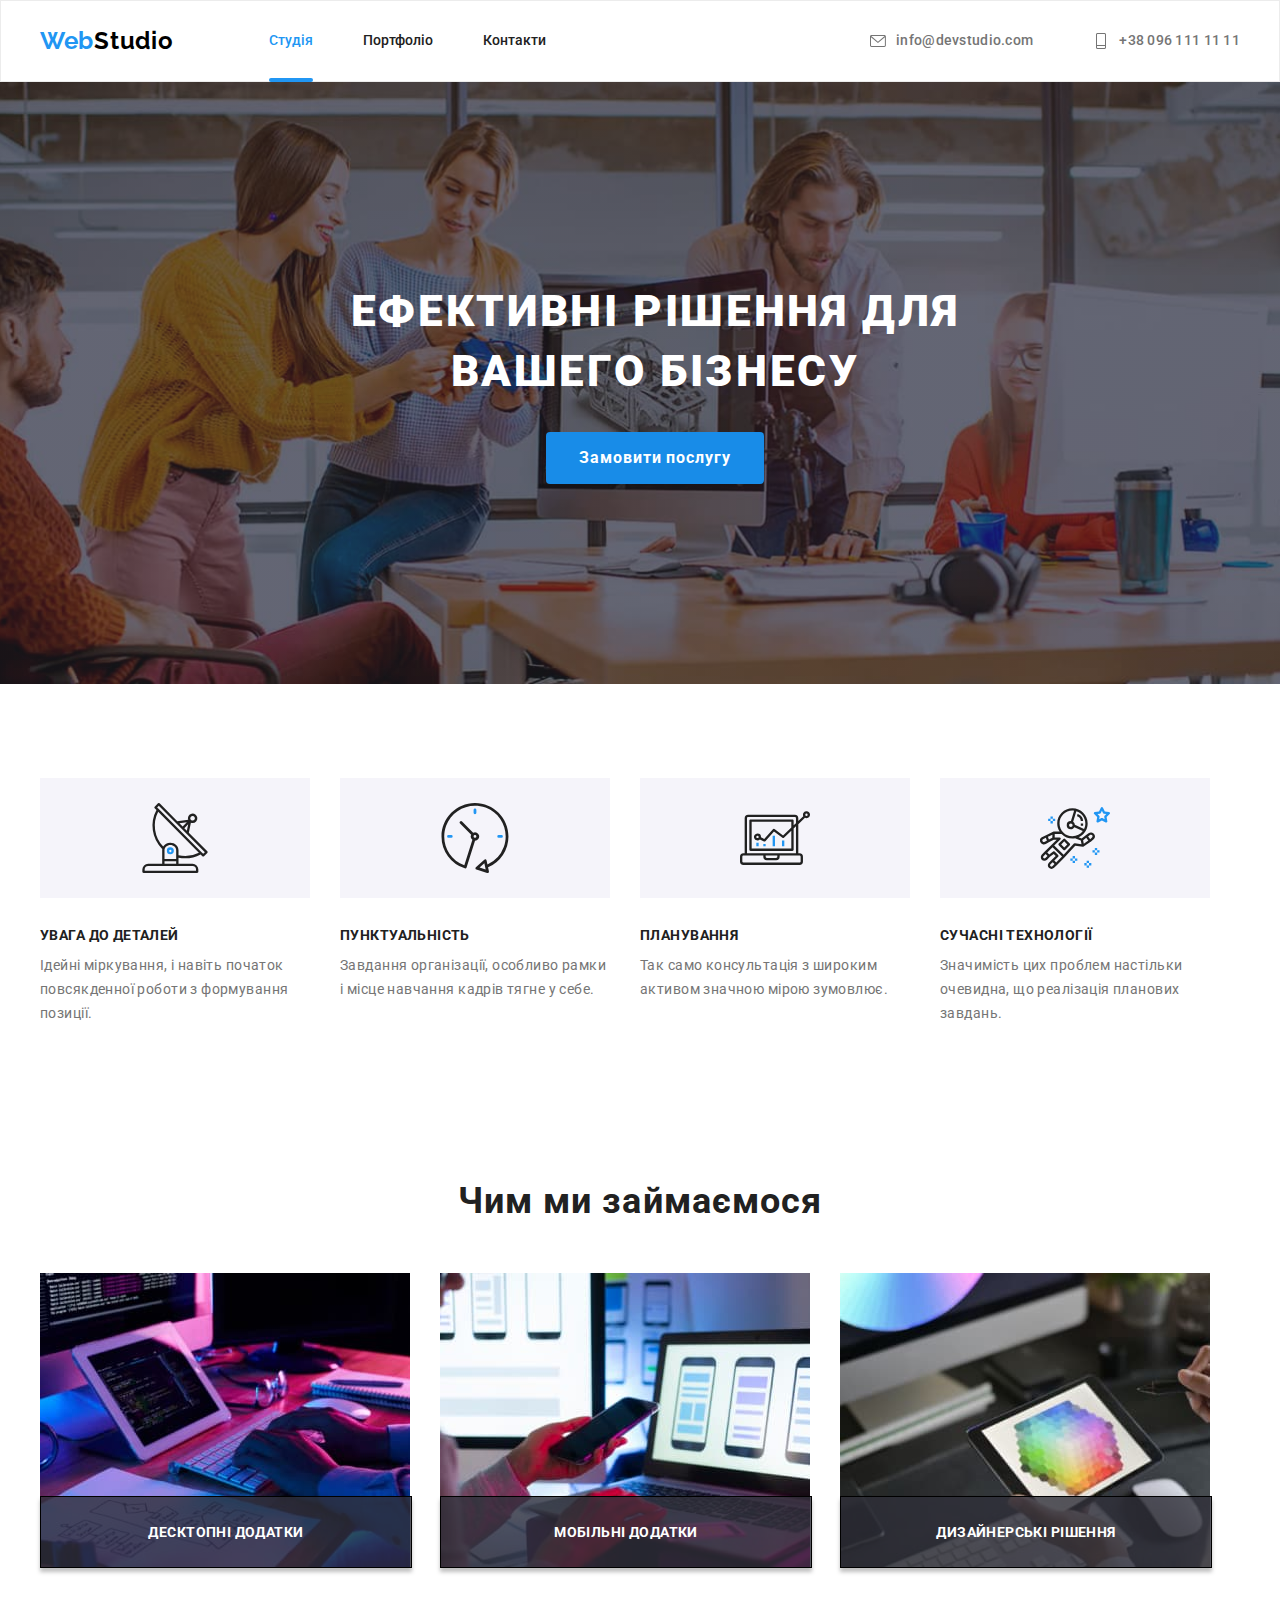
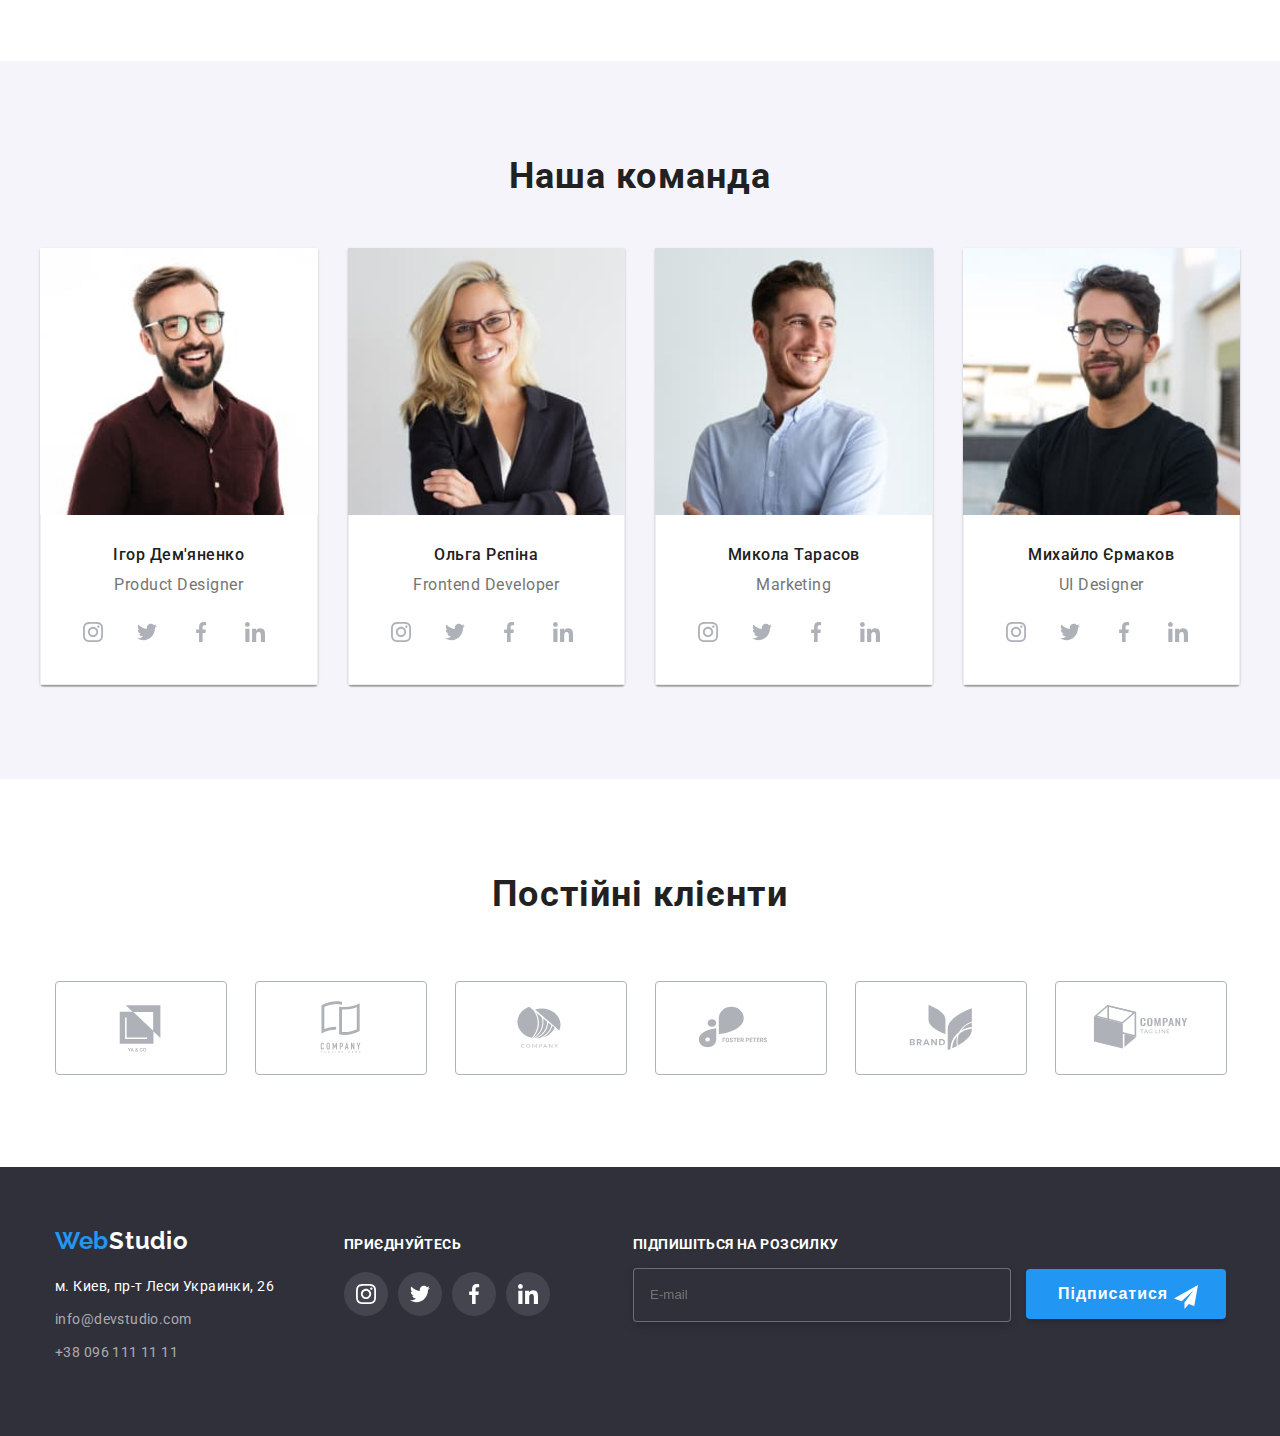
==== commit 5fea5661: "12" ====
--- a/index.html
+++ b/index.html
@@ -111,29 +111,45 @@
     </div>
     </section> 
 <!--Чим ми займаємося-->
-    <section class="section ">
-        <div class="container">
-            <h2 class="section-title visually-hidden ">Чим ми займаємося</h2>
+    <section class="section services ">
+        <div class="container ">
+            <h2 class="section-title  ">Чим ми займаємося</h2>
                 <ul class="occupation list">
-                    <li class="box1"><img src="./images/img1-1.jpg" alt="Компьютер" 
+                    <li class="box1">
+                        <picture>
+                            <source srcset="../images/img1-1.jpg 1x, ./images/img1-1-2x.jpg " 
+                            media="(min-width:1200px)"
+                            >
+                            <img src="./images/img1-1-2x.jpg 2x" alt="Компьютер" 
                         width="370"
                         height="294">
+                        </picture>
                         <div class="product-actions">
                             <p class="box-text">Десктопні додатки</p>
                         </div>
                     </li>
                     <li>
-                        <img src="./images/img1-2.jpg" alt="приложение в телефоне"
-                        width="370"
-                        height ="294">
+                        <picture>
+                            <source srcset="./images/img1-2.jpg 1x, ./images/img1-2-2x.jpg 2x" 
+                            media="(min-width:1200px)"
+                            >
+                            <img src="./images/img1-2-2x.jpg 2x" alt="Компьютер" 
+                            width="370"
+                            height="294">
+                        </picture>
                         <div class="product-actions">
                             <p class="box-text">Мобільні додатки</p>
                         </div>
                     </li> 
                     <li>
-                        <img src="./images/img1-3.jpg" alt="цветовые ефекти" 
-                        width="370" 
-                        height="294">
+                        <picture>
+                            <source srcset="./images/img1-3.jpg 1x, ./images/img1-3-2x.jpg 2x" 
+                            media="(min-width:1200px)"
+                            >
+                            <img src="./images/img1-3-2x.jpg 2x" alt="Компьютер" 
+                            width="370"
+                            height="294">
+                        </picture>
                         <div class="product-actions">
                             <p class="box-text">Дизайнерські рішення</p>
                         </div>
--- a/css/main.min.css
+++ b/css/main.min.css
@@ -1 +1 @@
-body{background:#fff;color:#212121;font-family:"Roboto",sans-serif;font-style:normal;font-size:14px;line-height:1.7;text-decoration:none;margin:0}.no-scroll{overflow:hidden}h1,h2,h3,h4,h5,a{margin:0;padding:0}ul{margin:0;padding:0}img{display:block;width:100%;max-width:100%;height:auto}p{color:#757575;text-decoration:none;margin:0;padding:0;font-size:16px}a{text-decoration:none}.container{width:100%;padding-left:15px;padding-right:15px;margin-left:auto;margin-right:auto}@media screen and (min-width: 450px){.container{max-width:480px}}@media screen and (min-width: 768px){.container{max-width:768px}}@media screen and (min-width: 1200px){.container{max-width:1200px}}.section.no-padding{padding-bottom:0}.section{padding-top:94px;padding-bottom:94px}.button{background-color:#188ce8;color:#fff;font-weight:700;font-size:16px;line-height:1.8;text-decoration:none;font-family:inherit}.button{cursor:pointer;font-family:inherit;border:1px solid rgba(0,0,0,0)}.button-primary{background-color:#188ce8;color:#fff;display:-webkit-box;display:-ms-flexbox;display:flex;border:1px solid rgba(0,0,0,0);font-family:inherit;display:inline-block;padding:10px 32px;border-radius:4px;min-width:216px;text-align:center}.button-primary{font-family:"Roboto";font-style:normal;font-weight:700;line-height:1.88;-webkit-box-align:center;-ms-flex-align:center;align-items:center;text-align:center;letter-spacing:.06em;cursor:pointer}.button-primary:focus,.button-primary:hover{background-color:#2196f3;color:#fff}@media screen and (min-width: 450px){.button-primary{font-size:16px}}@media screen and (min-width: 768px){.button-primary{font-size:16px}}@media screen and (min-width: 1200px){.button-primary{font-size:16px}}.logo{margin-top:16px;font-family:"Raleway";color:#2196f3;font-family:Raleway,sans-serif;font-size:26px;line-height:1.2;text-decoration:none}@media screen and (min-width: 450px){.logo{margin-top:16px;font-weight:700;font-size:24px;line-height:1.1666666667;letter-spacing:.03em}}@media screen and (min-width: 768px){.logo{margin-top:0px;font-weight:700;font-size:24px;line-height:1.1666666667;letter-spacing:.03em}}@media screen and (min-width: 1200px){.logo{margin-top:0px;font-weight:700;font-size:24px;line-height:1.1666666667;letter-spacing:.03em}}.heder-logo{font-family:"Raleway";color:#000}.footer-logo{color:#fff}.footer .logo{margin-left:90px;display:block;margin-bottom:20px}@media screen and (min-width: 450px){.footer .logo{margin-left:163px}}@media screen and (min-width: 1200px){.footer .logo{margin-left:15px}}.backdrop{position:fixed;top:0;left:0;width:100%;height:100%;background-color:rgba(0,0,0,.2);-webkit-transition:opacity 250ms cubic-bezier(0.4, 0, 0.2, 1),visibility 250ms cubic-bezier(0.4, 0, 0.2, 1);transition:opacity 250ms cubic-bezier(0.4, 0, 0.2, 1),visibility 250ms cubic-bezier(0.4, 0, 0.2, 1)}.backdrop.is-hidden{opacity:0;visibility:hidden;pointer-events:none}.modal{padding:40px;position:absolute;top:50%;left:50%;background-color:#fff;width:528px;height:581px;-webkit-transform:translate(-50%, -50%);transform:translate(-50%, -50%);-webkit-box-shadow:0px 1px 3px rgba(0,0,0,.12),0px 1px 1px rgba(0,0,0,.14),0px 2px 1px rgba(0,0,0,.2);box-shadow:0px 1px 3px rgba(0,0,0,.12),0px 1px 1px rgba(0,0,0,.14),0px 2px 1px rgba(0,0,0,.2);border-radius:4px}@media screen and (min-width: 450px){.modal{top:15%;left:15%;-webkit-transform:translate(-15%, -15%);transform:translate(-15%, -15%);width:450px;height:609px}}@media screen and (min-width: 768px){.modal{top:50%;left:50%;-webkit-transform:translate(-50%, -50%);transform:translate(-50%, -50%);width:450px;height:609px}}@media screen and (min-width: 1200px){.modal{width:528px;height:581px}}.icon-close{position:absolute;top:50%;left:50%;-webkit-transform:translate(-50%, -50%);transform:translate(-50%, -50%);width:18px;height:18px;-webkit-transition:opacity 250ms cubic-bezier(0.4, 0, 0.2, 1),-webkit-transform 250ms cubic-bezier(0.4, 0, 0.2, 1);transition:opacity 250ms cubic-bezier(0.4, 0, 0.2, 1),-webkit-transform 250ms cubic-bezier(0.4, 0, 0.2, 1);transition:transform 250ms cubic-bezier(0.4, 0, 0.2, 1),opacity 250ms cubic-bezier(0.4, 0, 0.2, 1);transition:transform 250ms cubic-bezier(0.4, 0, 0.2, 1),opacity 250ms cubic-bezier(0.4, 0, 0.2, 1),-webkit-transform 250ms cubic-bezier(0.4, 0, 0.2, 1);cursor:pointer;fill:#000}.icon-close:focus,.icon-close:hover{fill:#2196f3}.modal-btd{position:absolute;top:8px;right:8px;width:30px;height:30px;border:1px solid rgba(0,0,0,.1);background-color:rgba(0,0,0,0);border-radius:50%}.modal-title{margin-bottom:12px;font-style:normal;font-weight:700;font-size:20px;line-height:1.15;text-align:center;letter-spacing:.03em;color:#212121}@media screen and (min-width: 450px){.modal-title{font-size:20px;line-height:1.5}}@media screen and (min-width: 768px){.modal-title{font-size:20px;line-height:1.5}}@media screen and (min-width: 1200px){.modal-title{font-size:20px;line-height:1.15}}.form{width:100%;margin-left:auto;margin-right:auto}.form-field{position:relative;display:-webkit-box;display:-ms-flexbox;display:flex;-webkit-box-orient:vertical;-webkit-box-direction:normal;-ms-flex-direction:column;flex-direction:column;margin-bottom:10px}.form-input{padding-left:47px;width:370px;height:40px;font:inherit;border:1px solid rgba(33,33,33,.2);border-radius:4px;-webkit-transition-property:color,background-color,-webkit-box-shadow;transition-property:color,background-color,-webkit-box-shadow;transition-property:color,background-color,box-shadow;transition-property:color,background-color,box-shadow,-webkit-box-shadow;-webkit-transition-duration:250ms;transition-duration:250ms;-webkit-transition-timing-function:cubic-bezier(0.4, 0, 0.2, 1);transition-timing-function:cubic-bezier(0.4, 0, 0.2, 1)}.form-input:focus,.form-input:hover{outline:1px solid #188ce8;border:rgba(0,0,0,0)}@media screen and (min-width: 450px){.form-input{width:370px}}@media screen and (min-width: 768px){.form-input{width:370px}}@media screen and (min-width: 1200px){.form-input{width:448PX}}.icon-form{position:absolute;top:50%;left:12px;display:inline-block;width:18px;height:18px;fill:#000}.form-input:focus+.icon-form,.form-input:hover+.icon-form{fill:#188ce8}.form-field label{font-weight:400;font-size:12px;line-height:1.2;letter-spacing:.01em;color:#757575;margin-bottom:4px}.form-comment{position:relative;display:-webkit-box;display:-ms-flexbox;display:flex;-webkit-box-orient:vertical;-webkit-box-direction:normal;-ms-flex-direction:column;flex-direction:column;margin-bottom:20px}.form-comment label{font-weight:400;font-size:12px;line-height:1.2;letter-spacing:.01em;color:#757575;margin-bottom:4px}.comment{padding:8px;display:-webkit-box;display:-ms-flexbox;display:flex;-webkit-box-orient:vertical;-webkit-box-direction:normal;-ms-flex-direction:column;flex-direction:column;resize:none;border:1px solid rgba(33,33,33,.2);border-radius:4px}.comment:focus,.comment:hover{outline:1px solid #188ce8}.topic-text{display:-webkit-box;display:-ms-flexbox;display:flex;text-align:center;-webkit-box-align:center;-ms-flex-align:center;align-items:center;font-style:normal;font-weight:400;font-size:14px;line-height:1.71;letter-spacing:.03em;color:#757575}@media screen and (min-width: 450px){.topic-text{font-size:12px;line-height:1.1666666667}}@media screen and (min-width: 768px){.topic-text{font-size:12px;line-height:1.1666666667}}@media screen and (min-width: 1200px){.topic-text{font-size:14px;line-height:1.71}}.condition{margin-left:3px;-webkit-text-decoration-line:underline;text-decoration-line:underline;color:#2196f3}@media screen and (min-width: 450px){.condition{margin-left:3px}}@media screen and (min-width: 768px){.condition{margin-left:3px}}@media screen and (min-width: 1200px){.condition{margin-left:10px}}.checkbox{position:absolute;width:1px;height:1px;margin:-1px;border:0;padding:0;clip:rect(0 0 0 0);overflow:hidden}.checkbox-icon{display:-webkit-box;display:-ms-flexbox;display:flex;text-align:center;-webkit-box-align:center;-ms-flex-align:center;align-items:center;margin-right:8px;content:"";display:inline-block;align-items:center;width:16px;height:15px;border:2px solid #000;border-radius:2px;cursor:pointer}.checkbox:checked+.checkbox-icon{border-color:#188ce8;background-color:#188ce8;background-size:contain;background-origin:border-box;-webkit-transition-property:color,background-color,-webkit-box-shadow;transition-property:color,background-color,-webkit-box-shadow;transition-property:color,background-color,box-shadow;transition-property:color,background-color,box-shadow,-webkit-box-shadow;-webkit-transition-duration:250ms;transition-duration:250ms;-webkit-transition-timing-function:cubic-bezier(0.4, 0, 0.2, 1);transition-timing-function:cubic-bezier(0.4, 0, 0.2, 1)}.btn-form{margin:auto;margin-top:30px;width:200px;height:50px;padding:10px 52px;font-weight:700;font-size:16px;line-height:1.88;display:-webkit-box;display:-ms-flexbox;display:flex;-webkit-box-align:center;-ms-flex-align:center;align-items:center;text-align:center;letter-spacing:.06em;color:#fff;background:#2196f3;-webkit-box-shadow:0px 4px 4px rgba(0,0,0,.15);box-shadow:0px 4px 4px rgba(0,0,0,.15);border-radius:4px;-webkit-transition-property:color,background-color,-webkit-box-shadow;transition-property:color,background-color,-webkit-box-shadow;transition-property:color,background-color,box-shadow;transition-property:color,background-color,box-shadow,-webkit-box-shadow;-webkit-transition-duration:250ms;transition-duration:250ms;-webkit-transition-timing-function:cubic-bezier(0.4, 0, 0.2, 1);transition-timing-function:cubic-bezier(0.4, 0, 0.2, 1);cursor:pointer;border:1px solid rgba(0,0,0,0)}.btn-form:hover,.btn-form:focus{background-color:#188ce8;-webkit-box-shadow:0px 4px 4px rgba(0,0,0,.15);box-shadow:0px 4px 4px rgba(0,0,0,.15)}.header{border:1px solid #ececec}@media screen and (min-width: 450px){.header{height:60px}}@media screen and (min-width: 768px){.header{height:80px}}@media screen and (min-width: 1200px){.header{height:80px}}.list{padding:0;margin:0;list-style:none}.main-nav{display:-webkit-box;display:-ms-flexbox;display:flex;-ms-flex-wrap:wrap;flex-wrap:wrap;-webkit-box-align:center;-ms-flex-align:center;align-items:center}.site-nav{font-family:"roboto";display:-webkit-box;display:-ms-flexbox;display:flex;margin-left:95px}.site-nav__item:not(:last-child){margin-right:50px}.site-nav__link{position:relative;display:none;padding-top:32px;padding-bottom:32px;color:#212121;font-weight:500;font-size:14px;line-height:1.14;text-decoration:none;-webkit-transition-property:color;transition-property:color;-webkit-transition-duration:250ms;transition-duration:250ms;-webkit-transition-timing-function:cubic-bezier(0.4, 0, 0.2, 1);transition-timing-function:cubic-bezier(0.4, 0, 0.2, 1)}.site-nav__link::after{content:"";position:absolute;left:0;bottom:-1px;display:block;width:100%;height:4px;background-color:#188ce8;opacity:0;border-radius:2px}.site-nav__link:hover,.site-nav__link:focus{color:#2196f3;border-radius:4px;text-decoration:none}@media screen and (min-width: 450px){.site-nav__link{display:none}}@media screen and (min-width: 768px){.site-nav__link{display:block}}@media screen and (min-width: 1200px){.site-nav__link{display:block}}.site-nav__link.current{color:#2196f3}.site-nav__link.current.current::after{opacity:1;background:#2196f3}.menu-open{display:block;margin-left:auto;margin-bottom:10px;width:24px;height:24px;border:1px solid rgba(0,0,0,0);background-color:rgba(0,0,0,0)}@media screen and (min-width: 768px){.menu-open{display:none}}@media screen and (min-width: 1200px){.menu-open{display:none}}.menu-open .icon-menu{position:absolute;margin-top:22px;top:0%;left:92%;width:24px;height:24px;-webkit-transition:opacity 250ms cubic-bezier(0.4, 0, 0.2, 1),-webkit-transform 250ms cubic-bezier(0.4, 0, 0.2, 1);transition:opacity 250ms cubic-bezier(0.4, 0, 0.2, 1),-webkit-transform 250ms cubic-bezier(0.4, 0, 0.2, 1);transition:transform 250ms cubic-bezier(0.4, 0, 0.2, 1),opacity 250ms cubic-bezier(0.4, 0, 0.2, 1);transition:transform 250ms cubic-bezier(0.4, 0, 0.2, 1),opacity 250ms cubic-bezier(0.4, 0, 0.2, 1),-webkit-transform 250ms cubic-bezier(0.4, 0, 0.2, 1);cursor:pointer;fill:#000}.menu-open .icon-menu:focus,.menu-open .icon-menu:hover{fill:#2196f3}.mob-menu{position:fixed;top:0;left:0;width:480px;height:796px;background-color:#fff}.mob-menu>.container{height:100%;display:-webkit-box;display:-ms-flexbox;display:flex;-webkit-box-orient:vertical;-webkit-box-direction:normal;-ms-flex-direction:column;flex-direction:column;-webkit-box-pack:justify;-ms-flex-pack:justify;justify-content:space-between;overflow:auto}@media screen and (min-width: 768px){.mob-menu{display:none}}@media screen and (min-width: 1200px){.mob-menu{display:none}}.menu-nav{margin-top:48px;margin-bottom:306px}.menu-mob__item{margin-left:40px}.menu-mob__item:not(:last-child){margin-bottom:32px}.menu-mob__link{font-style:normal;font-weight:500;font-size:40px;line-height:1.175;letter-spacing:.02em;color:#212121}.menu-mob__link:focus,.menu-mob__link:hover{color:#2196f3}.menu-contact{margin-left:40px;margin-bottom:54px}.menu-con__item{margin-bottom:32px}.menu-con-mail{font-weight:500;font-size:24px;line-height:1.1666666667;letter-spacing:.02em;color:#757575}.menu-con-tel{font-weight:500;font-size:34px;line-height:1.1764705882;letter-spacing:.02em;color:#2196f3}.menu-soc{display:-webkit-box;display:-ms-flexbox;display:flex;margin-left:30px;margin-bottom:48px}.menu-soc__item:not(:last-child){border-right:1px solid rgba(33,33,33,.2)}.menu-soc__link{margin-right:10px;margin-left:10px;font-weight:500;font-size:18px;line-height:1.2222222222;letter-spacing:.02em;color:#2196f3}.menu-close{display:block;margin-left:auto;margin-bottom:10px}@media screen and (min-width: 768px){.menu-close{display:none}}@media screen and (min-width: 1200px){.menu-close{display:none}}.menu-close{position:absolute;top:8px;right:8px;width:30px;height:30px;border:1px solid rgba(0,0,0,0);background-color:rgba(0,0,0,0);border-radius:50%}.menu-close .icon-close{position:absolute;top:50%;left:50%;-webkit-transform:translate(-50%, -50%);transform:translate(-50%, -50%);width:18px;height:18px;-webkit-transition:opacity 250ms cubic-bezier(0.4, 0, 0.2, 1),-webkit-transform 250ms cubic-bezier(0.4, 0, 0.2, 1);transition:opacity 250ms cubic-bezier(0.4, 0, 0.2, 1),-webkit-transform 250ms cubic-bezier(0.4, 0, 0.2, 1);transition:transform 250ms cubic-bezier(0.4, 0, 0.2, 1),opacity 250ms cubic-bezier(0.4, 0, 0.2, 1);transition:transform 250ms cubic-bezier(0.4, 0, 0.2, 1),opacity 250ms cubic-bezier(0.4, 0, 0.2, 1),-webkit-transform 250ms cubic-bezier(0.4, 0, 0.2, 1);cursor:pointer;fill:#000}.menu-close .icon-close:focus,.menu-close .icon-close:hover{fill:#2196f3}.mob-menu.is-hidden{opacity:0;visibility:hidden;pointer-events:none}.foundation{font-family:"roboto";font-style:normal;padding:118px 60px;background-color:#757575;background-image:-webkit-gradient(linear, left top, left bottom, from(rgba(47, 48, 58, 0.4)), to(rgba(47, 48, 58, 0.4))),url(../images/hero-bg-mob.jpg);background-image:linear-gradient(rgba(47, 48, 58, 0.4), rgba(47, 48, 58, 0.4)),url(../images/hero-bg-mob.jpg);background-repeat:no-repeat;background-position:center;background-size:cover;max-width:100%;height:100%;margin:0 auto;text-align:center}@media(min-device-pixel-ratio: 2),(-webkit-min-device-pixel-ratio: 2),(min-resolution: 192dpi),(min-resolution: 2dppx){.foundation{background-image:-webkit-gradient(linear, left top, left bottom, from(rgba(47, 48, 58, 0.4)), to(rgba(47, 48, 58, 0.4))),url(../images/hero-bg-mob-2х.jpg);background-image:linear-gradient(rgba(47, 48, 58, 0.4), rgba(47, 48, 58, 0.4)),url(../images/hero-bg-mob-2х.jpg)}}@media screen and (min-width: 450px){.foundation{max-width:480px;padding:118px 60px;background-image:-webkit-gradient(linear, left top, left bottom, from(rgba(47, 48, 58, 0.4)), to(rgba(47, 48, 58, 0.4))),url(../images/hero-bg-tab.jpg);background-image:linear-gradient(rgba(47, 48, 58, 0.4), rgba(47, 48, 58, 0.4)),url(../images/hero-bg-tab.jpg)}}@media screen and (min-width: 450px)and (min-device-pixel-ratio: 2),screen and (min-width: 450px)and (-webkit-min-device-pixel-ratio: 2),screen and (min-width: 450px)and (min-resolution: 192dpi),screen and (min-width: 450px)and (min-resolution: 2dppx){.foundation{background-image:-webkit-gradient(linear, left top, left bottom, from(rgba(47, 48, 58, 0.4)), to(rgba(47, 48, 58, 0.4))),url(../images/hero-bg-tab-2х.jpg);background-image:linear-gradient(rgba(47, 48, 58, 0.4), rgba(47, 48, 58, 0.4)),url(../images/hero-bg-tab-2х.jpg)}}@media screen and (min-width: 768px){.foundation{max-width:768px;padding:118px 204px;background-image:-webkit-gradient(linear, left top, left bottom, from(rgba(47, 48, 58, 0.4)), to(rgba(47, 48, 58, 0.4))),url(../images/hero-bg-desk.jpg);background-image:linear-gradient(rgba(47, 48, 58, 0.4), rgba(47, 48, 58, 0.4)),url(../images/hero-bg-desk.jpg)}}@media screen and (min-width: 768px)and (min-device-pixel-ratio: 2),screen and (min-width: 768px)and (-webkit-min-device-pixel-ratio: 2),screen and (min-width: 768px)and (min-resolution: 192dpi),screen and (min-width: 768px)and (min-resolution: 2dppx){.foundation{background-image:-webkit-gradient(linear, left top, left bottom, from(rgba(47, 48, 58, 0.4)), to(rgba(47, 48, 58, 0.4))),url(../images/hero-bg-desk-2x.jpg);background-image:linear-gradient(rgba(47, 48, 58, 0.4), rgba(47, 48, 58, 0.4)),url(../images/hero-bg-desk-2x.jpg)}}@media screen and (min-width: 1200px){.foundation{max-width:1600px;padding-top:200px;padding-bottom:200px}}.foundation-title{display:block;width:696px;margin:0 auto;margin-top:0;margin-bottom:30px}.foundation-title{color:#fff;width:100%;font-family:"roboto";font-style:normal;font-weight:900;font-size:26px;line-height:1.4285714286;text-align:center;letter-spacing:.06em;text-transform:uppercase}@media screen and (min-width: 450px){.foundation-title{width:360px;height:84px;font-size:26px;line-height:1.62}}@media screen and (min-width: 768px){.foundation-title{width:360px;height:84px;font-size:26px;line-height:1.62}}@media screen and (min-width: 1200px){.foundation-title{width:696px;height:120px;font-size:44px;line-height:1.36}}.feature .item{width:100%}.feature{display:-webkit-box;display:-ms-flexbox;display:flex;-ms-flex-wrap:wrap;flex-wrap:wrap;gap:30px}.feature .list .item{width:270px;height:74px}.list-item::before{display:block;-ms-flex-wrap:wrap;flex-wrap:wrap;content:"";width:100%;height:120px;background-size:70px 70px;background-repeat:no-repeat;background-position:center;background-color:#f5f4fa;margin-bottom:30px}@media screen and (min-width: 768px){.list-item::before{-ms-flex-preferred-size:calc((100% - 30px)/2);flex-basis:calc((100% - 30px)/2)}}@media screen and (min-width: 1200px){.list-item::before{-ms-flex-preferred-size:calc((100% - 90px)/4);flex-basis:calc((100% - 90px)/4)}}.icon-antenna::before{background-image:url(../images/antenna.svg)}.icon-clock::before{background-image:url(../images/clock.svg)}.icon-diagram::before{background-image:url(../images/diagram.svg)}.icon-astronaut::before{background-image:url(../images/astronaut.svg)}.section-title{padding-top:0;color:#212121;margin-bottom:50px;font-weight:700;font-size:36px;line-height:1.2;text-align:center;text-decoration:none;letter-spacing:.03em}.feature-title{margin-bottom:10px;Font-weight:700;font-size:14px;line-height:1.14;letter-spacing:.03em}@media screen and (min-width: 450px){.feature-title{text-align:center}}@media screen and (min-width: 768px){.feature-title{text-align:left}}@media screen and (min-width: 1200px){.feature-title{text-align:left}}.feature-text{font-weight:400;font-size:14px;line-height:1.71;letter-spacing:.03em}@media screen and (min-width: 450px){.feature-text{max-width:450px}}@media screen and (min-width: 768px){.feature-text{max-width:354px}}@media screen and (min-width: 1200px){.feature-text{width:270px}}.feature .list .title{color:#000;font-weight:700;font-size:14px;line-height:1.14}.feature .list .link{color:#2196f3}.occupation{display:none;position:relative;gap:30px}@media screen and (min-width: 450px){.occupation{display:none}}@media screen and (min-width: 768px){.occupation{display:none;text-decoration:none}}@media screen and (min-width: 1200px){.occupation{display:-webkit-box;display:-ms-flexbox;display:flex}}.product-actions{position:absolute;top:76%;width:370px;height:70px;background:rgba(47,48,58,.8);border:1px solid #000;-webkit-box-shadow:0px 4px 4px rgba(0,0,0,.25);box-shadow:0px 4px 4px rgba(0,0,0,.25);display:-webkit-box;display:-ms-flexbox;display:flex;-webkit-box-align:center;-ms-flex-align:center;align-items:center;-webkit-box-pack:center;-ms-flex-pack:center;justify-content:center}.box-text{font-weight:700;font-size:14px;line-height:1.1;letter-spacing:.03em;text-transform:uppercase;color:#fff}.occupation .list{width:370px;height:294px}.team{display:-webkit-box;display:-ms-flexbox;display:flex;-ms-flex-wrap:wrap;flex-wrap:wrap;gap:30px;background:#f5f4fa}.team .list .title{font-weight:700;font-size:18px;line-height:2}.team .list,.title{color:#212121}.team .item{background-color:#fff;width:100%;-webkit-box-shadow:0px 1px 3px rgba(0,0,0,.12),0px 1px 1px rgba(0,0,0,.14),0px 2px 1px rgba(0,0,0,.2);box-shadow:0px 1px 3px rgba(0,0,0,.12),0px 1px 1px rgba(0,0,0,.14),0px 2px 1px rgba(0,0,0,.2);border-radius:0px 0px 4px 4px}@media screen and (min-width: 768px){.team .item{width:calc((100% - 30px)/2)}}@media screen and (min-width: 1200px){.team .item{width:calc((100% - 90px)/4)}}.team-title{margin-top:0;margin-bottom:10px;font-weight:500;font-size:16px;line-height:1.2;text-align:center;letter-spacing:.03em}.team-text{font-weight:400;font-size:16px;line-height:1.2;text-align:center;letter-spacing:.03em;margin-bottom:16px}.team-foto{border-radius:0px}.team-heading{padding:30px;border-bottom:1px solid #eee;border-left:1px solid #eee;border-right:1px solid #eee}.icon-list{display:-webkit-box;display:-ms-flexbox;display:flex;-ms-flex-wrap:wrap;flex-wrap:wrap;list-style:none;gap:10px}@media screen and (min-width: 450px){.icon-list{margin-left:95px}}@media screen and (min-width: 768px){.icon-list{margin-left:44px}}@media screen and (min-width: 1200px){.icon-list{margin-left:0}}.team-options{content:"";width:44px;height:44px}.team-link{display:-webkit-box;display:-ms-flexbox;display:flex;-ms-flex-wrap:wrap;flex-wrap:wrap;-webkit-box-align:center;-ms-flex-align:center;align-items:center;-webkit-box-pack:center;-ms-flex-pack:center;justify-content:center;width:100%;height:100%;padding:0;border:none;color:#afb1b8;border-radius:50%;-webkit-transition-property:color,background-color;transition-property:color,background-color;-webkit-transition-duration:250ms;transition-duration:250ms;-webkit-transition-timing-function:cubic-bezier(0.4, 0, 0.2, 1);transition-timing-function:cubic-bezier(0.4, 0, 0.2, 1)}.team-link:hover,.team-link:focus{color:#fff;background-color:#188ce8}.team-icon{display:-webkit-box;display:-ms-flexbox;display:flex;-ms-flex-wrap:wrap;flex-wrap:wrap;width:20px;height:20px;fill:currentColor}.contact{font-family:"roboto";display:none;margin-left:auto;-webkit-transition-property:color;transition-property:color;-webkit-transition-duration:250ms;transition-duration:250ms;-webkit-transition-timing-function:cubic-bezier(0.4, 0, 0.2, 1);transition-timing-function:cubic-bezier(0.4, 0, 0.2, 1)}.contact:hover,.contact:focus{color:#2196f3}@media screen and (min-width: 450px){.contact{display:none}}@media screen and (min-width: 768px){.contact{display:block;padding-left:20px}}@media screen and (min-width: 1200px){.contact{display:-webkit-box;display:-ms-flexbox;display:flex}}.contact{color:#757575;font-weight:500;font-size:14px;line-height:1.14;letter-spacing:.02em}@media screen and (min-width: 768px){.contact{font-weight:500;font-size:12px;line-height:1.1666666667;letter-spacing:.02em;color:#757575}}@media screen and (min-width: 1200px){.contact{color:#757575;font-weight:500;font-size:14px;line-height:1.14;letter-spacing:.02em}}.contact__icon{width:16px;height:16px;margin-right:10px;fill:currentColor}.contact__tel{-webkit-transition-property:color;transition-property:color;-webkit-transition-duration:250ms;transition-duration:250ms;-webkit-transition-timing-function:cubic-bezier(0.4, 0, 0.2, 1);transition-timing-function:cubic-bezier(0.4, 0, 0.2, 1)}.contact__mail{-webkit-transition-property:color;transition-property:color;-webkit-transition-duration:250ms;transition-duration:250ms;-webkit-transition-timing-function:cubic-bezier(0.4, 0, 0.2, 1);transition-timing-function:cubic-bezier(0.4, 0, 0.2, 1)}.contact__mail:hover,.contact__mail:focus{fill:currentColor}@media screen and (min-width: 768px){.contact__item:not(:last-child){padding-bottom:10px}}@media screen and (min-width: 1200px){.contact__item:not(:last-child){padding:0;margin-right:40px}}.clients{display:-webkit-box;display:-ms-flexbox;display:flex;-ms-flex-wrap:wrap;flex-wrap:wrap}.clients__options{content:"";width:170px;height:92px;list-style:none;margin:0 auto;gap:30px;padding-top:15px}@media screen and (min-width: 450px){.clients__options{max-width:calc((100% - 60px)/2)}}@media screen and (min-width: 768px){.clients__options{width:calc((100% - 30px)/3)}}@media screen and (min-width: 1200px){.clients__options{width:calc((100% - 30px)/6)}}.clients__link{display:-webkit-box;display:-ms-flexbox;display:flex;-webkit-box-align:center;-ms-flex-align:center;align-items:center;-webkit-box-pack:center;-ms-flex-pack:center;justify-content:center;width:100%;height:100%;padding:0;border:none;color:#afb1b8;border:1px solid #afb1b8;border-radius:4px;-webkit-transition-property:color,border-color;transition-property:color,border-color;-webkit-transition-duration:250ms;transition-duration:250ms;-webkit-transition-timing-function:cubic-bezier(0.4, 0, 0.2, 1);transition-timing-function:cubic-bezier(0.4, 0, 0.2, 1)}.clients__link:hover,.clients__link:focus{color:#188ce8;border-color:#188ce8}.clients__icon{width:106px;height:60px;fill:currentColor}.cry{display:-webkit-box;display:-ms-flexbox;display:flex;-webkit-box-pack:center;-ms-flex-pack:center;justify-content:center;gap:8px;margin-bottom:50px}.cry-button{background-color:#f5f4fa;color:#000;padding:6px 22px;font-weight:500;font-size:16px;line-height:1.62;border:1px solid rgba(0,0,0,0);-webkit-transition-property:color,background-color,-webkit-box-shadow;transition-property:color,background-color,-webkit-box-shadow;transition-property:color,background-color,box-shadow;transition-property:color,background-color,box-shadow,-webkit-box-shadow;-webkit-transition-duration:250ms;transition-duration:250ms;-webkit-transition-timing-function:cubic-bezier(0.4, 0, 0.2, 1);transition-timing-function:cubic-bezier(0.4, 0, 0.2, 1)}.cry .list,.cry-links:hover,.cry .list,.cry-links:focus{background-color:#2196f3;color:#fff;-webkit-box-shadow:0px 3px 1px rgba(0,0,0,.1),0px 1px 2px rgba(0,0,0,.08),0px 2px 2px rgba(0,0,0,.12);box-shadow:0px 3px 1px rgba(0,0,0,.1),0px 1px 2px rgba(0,0,0,.08),0px 2px 2px rgba(0,0,0,.12)}.cry-button .cry-links{padding:6px 22px;display:inline-block;border-radius:8px;text-align:center;border-radius:4px}.portfolio-foto{position:relative;display:-webkit-box;display:-ms-flexbox;display:flex;-ms-flex-wrap:wrap;flex-wrap:wrap;gap:30px;padding-bottom:94px}.portfolio-foto .item-portfolio{width:calc((100% - 60px)/3)}.portfolio-foto .item-portfolio:hover,.portfolio-foto .item-portfolio:focus{-webkit-box-shadow:0px 1px 1px rgba(0,0,0,.12),0px 4px 4px rgba(0,0,0,.06),1px 4px 6px rgba(0,0,0,.16);box-shadow:0px 1px 1px rgba(0,0,0,.12),0px 4px 4px rgba(0,0,0,.06),1px 4px 6px rgba(0,0,0,.16)}.portfolio-foto .title{font-weight:700;font-size:18px;line-height:2}.card-heading{padding:20px 24px;border-bottom:1px solid #eee;border-left:1px solid #eee;border-right:1px solid #eee}.portfolio .list .title{font-weight:700;font-size:18px;line-height:2;text-decoration:none}.animation{display:block}.animation-card{position:relative;overflow:hidden;top:0%;left:0%;width:370px;height:294px}.text-animation{position:absolute;top:0;left:0;padding-top:63px;padding-right:24px;padding-bottom:63px;padding-left:24px;width:100%;height:100%;background:rgba(33,150,243,.9);font-size:18px;line-height:1.56;color:#fff;-webkit-transform:translateY(100%);transform:translateY(100%);opacity:1;-webkit-transition:opacity 250ms cubic-bezier(0.4, 0, 0.2, 1),-webkit-transform 250ms cubic-bezier(0.4, 0, 0.2, 1),-webkit-box-shadow 250ms cubic-bezier(0.4, 0, 0.2, 1);transition:opacity 250ms cubic-bezier(0.4, 0, 0.2, 1),-webkit-transform 250ms cubic-bezier(0.4, 0, 0.2, 1),-webkit-box-shadow 250ms cubic-bezier(0.4, 0, 0.2, 1);transition:transform 250ms cubic-bezier(0.4, 0, 0.2, 1),opacity 250ms cubic-bezier(0.4, 0, 0.2, 1),box-shadow 250ms cubic-bezier(0.4, 0, 0.2, 1);transition:transform 250ms cubic-bezier(0.4, 0, 0.2, 1),opacity 250ms cubic-bezier(0.4, 0, 0.2, 1),box-shadow 250ms cubic-bezier(0.4, 0, 0.2, 1),-webkit-transform 250ms cubic-bezier(0.4, 0, 0.2, 1),-webkit-box-shadow 250ms cubic-bezier(0.4, 0, 0.2, 1)}.portfolio-foto :hover .text-animation,.portfolio-foto :focus .text-animation{-webkit-transform:translateY(0%);transform:translateY(0%);opacity:1}.footer{padding-top:60px;padding-bottom:60px;background-color:#2f303a}.footer-list{margin-bottom:60px}@media screen and (min-width: 1200px){.footer-list{margin:0px}}.footer-list .item{margin-left:45px;font-family:"Roboto";font-style:normal;list-style:none;text-align:center;margin-bottom:9px}@media screen and (min-width: 450px){.footer-list .item{margin-left:124px;font-family:"Roboto";font-style:normal;list-style:none;text-align:center;margin-bottom:9px}}@media screen and (min-width: 768px){.footer-list .item{font-family:"Roboto";font-style:normal;list-style:none;text-align:center;margin-bottom:9px}}@media screen and (min-width: 1200px){.footer-list .item{margin-left:15px;font-family:"Roboto";font-style:normal;text-align:left;list-style:none;margin-bottom:9px}}.footer-contact{color:rgba(255,255,255,.6);font-style:normal;font-weight:400;font-size:14px;line-height:1.7;letter-spacing:.03em}.footer-adress{font-style:normal;font-weight:400;font-size:14px;line-height:1.71;letter-spacing:.03em;color:#fff}.footer-title{margin-left:40px;font-weight:700;font-size:14px;line-height:1.1;letter-spacing:.03em;text-transform:uppercase;color:#fff;margin-bottom:20px}@media screen and (min-width: 450px){.footer-title{margin-left:120px}}@media screen and (min-width: 1200px){.footer-title{margin-left:0px}}.footer .container{-webkit-box-align:baseline;-ms-flex-align:baseline;align-items:baseline;display:-webkit-box;display:-ms-flexbox;display:flex;-ms-flex-wrap:wrap;flex-wrap:wrap}.footer-options{content:"";width:44px;height:44px}.footer .icon-list{display:-webkit-box;display:-ms-flexbox;display:flex;-webkit-box-align:center;-ms-flex-align:center;align-items:center}@media screen and (min-width: 450px){.footer .icon-list{margin-left:75px}}@media screen and (min-width: 768px){.footer .icon-list{margin-top:10px}}@media screen and (min-width: 1200px){.footer .icon-list{margin-top:10px;margin-left:0px}}.footer-seti{margin-bottom:60px;margin-left:50px}@media screen and (min-width: 1200px){.footer-seti{margin-left:70px}}.footer-link{margin:0;display:-webkit-box;display:-ms-flexbox;display:flex;-webkit-box-align:center;-ms-flex-align:center;align-items:center;-webkit-box-pack:center;-ms-flex-pack:center;justify-content:center;width:100%;height:100%;padding:0;border:none;color:#fff;border-radius:50%;background-color:rgba(255,255,255,.1);-webkit-transition-property:background-color;transition-property:background-color;-webkit-transition-duration:250ms;transition-duration:250ms;-webkit-transition-timing-function:cubic-bezier(0.4, 0, 0.2, 1);transition-timing-function:cubic-bezier(0.4, 0, 0.2, 1)}.footer-link:hover,.footer-link:focus{color:#fff;background-color:#188ce8}.footer-icon{width:20px;height:20px;fill:currentColor}.foot-form-field{margin:0;padding:0;position:relative;display:-webkit-box;display:-ms-flexbox;display:flex;-webkit-box-orient:vertical;-webkit-box-direction:normal;-ms-flex-direction:column;flex-direction:column}.form-title{margin-bottom:20px;margin-left:50px;font-weight:700;font-size:14px;line-height:1.2;letter-spacing:.03em;text-transform:uppercase;color:#fff}@media screen and (min-width: 450px){.form-title{margin-left:127px}}@media screen and (min-width: 768px){.form-title{margin-left:281px}}@media screen and (min-width: 1200px){.form-title{margin-top:0;margin-left:83px;margin-bottom:-5px}}.foot-form-input{padding-left:16px;width:100%;height:50px;background-color:#2f303a;border:1px solid rgba(255,255,255,.3);-webkit-filter:drop-shadow(0px 4px 4px rgba(0, 0, 0, 0.15));filter:drop-shadow(0px 4px 4px rgba(0, 0, 0, 0.15));border-radius:4px}@media screen and (min-width: 450px){.foot-form-input{margin-top:20px;margin-left:5px;width:100%;height:50px}}@media screen and (min-width: 768px){.foot-form-input{margin-left:159px;width:450px;height:50px}}@media screen and (min-width: 1200px){.foot-form-input{margin-left:83px;width:358px;height:50px}}.foot-btn{margin-top:20px;margin-left:50px;background:#2196f3;-webkit-box-shadow:0px 4px 4px rgba(0,0,0,.15);box-shadow:0px 4px 4px rgba(0,0,0,.15);border-radius:4px;border:1px solid rgba(0,0,0,0);width:200px;height:50px;cursor:pointer}.foot-btn:focus,.foot-btn:hover{background-color:#188ce8;-webkit-box-shadow:0px 4px 4px rgba(0,0,0,.15);box-shadow:0px 4px 4px rgba(0,0,0,.15)}@media screen and (min-width: 450px){.foot-btn{margin-top:20px;margin-left:140px}}@media screen and (min-width: 768px){.foot-btn{margin-top:20px;margin-left:281px}}@media screen and (min-width: 1200px){.foot-btn{margin-left:12px}}.foot-btn .text{padding-left:25px;font-weight:700;font-size:16px;line-height:1.88;display:-webkit-box;display:-ms-flexbox;display:flex;-webkit-box-align:center;-ms-flex-align:center;align-items:center;text-align:center;letter-spacing:.06em;color:#fff}.icon-foot{right:25%;bottom:7%;position:absolute}@media screen and (min-width: 450px){.icon-foot{right:31%;bottom:7%}}@media screen and (min-width: 768px){.icon-foot{right:37%;bottom:7%}}@media screen and (min-width: 1200px){.icon-foot{right:28px;bottom:15%}}.balance{-ms-flex-pack:distribute;justify-content:space-around}.cry{display:-webkit-box;display:-ms-flexbox;display:flex;-webkit-box-pack:center;-ms-flex-pack:center;justify-content:center;gap:8px;margin-bottom:50px}.cry-button{background-color:#f5f4fa;color:#000;padding:6px 22px;font-weight:500;font-size:16px;line-height:1.62;border:1px solid rgba(0,0,0,0);-webkit-transition-property:color,background-color,-webkit-box-shadow;transition-property:color,background-color,-webkit-box-shadow;transition-property:color,background-color,box-shadow;transition-property:color,background-color,box-shadow,-webkit-box-shadow;-webkit-transition-duration:250ms;transition-duration:250ms;-webkit-transition-timing-function:cubic-bezier(0.4, 0, 0.2, 1);transition-timing-function:cubic-bezier(0.4, 0, 0.2, 1)}.cry .list,.cry-links:hover,.cry .list,.cry-links:focus{background-color:#2196f3;color:#fff;-webkit-box-shadow:0px 3px 1px rgba(0,0,0,.1),0px 1px 2px rgba(0,0,0,.08),0px 2px 2px rgba(0,0,0,.12);box-shadow:0px 3px 1px rgba(0,0,0,.1),0px 1px 2px rgba(0,0,0,.08),0px 2px 2px rgba(0,0,0,.12)}.cry-button .cry-links{padding:6px 22px;display:inline-block;border-radius:8px;text-align:center;border-radius:4px}.visually-hidden{position:absolute;white-space:nowrap;width:1px;height:1px;overflow:hidden;border:0;padding:0;clip:rect(0 0 0 0);-webkit-clip-path:inset(50%);clip-path:inset(50%);margin:-1px}@media screen and (min-width: 768px){.visually-hidden{max-width:1199px;display:none}}@media screen and (min-width: 1200px){.visually-hidden{min-width:1200px;display:block}}/*# sourceMappingURL=main.min.css.map */+body{background:#fff;color:#212121;font-family:"Roboto",sans-serif;font-style:normal;font-size:14px;line-height:1.7;text-decoration:none;margin:0}.no-scroll{overflow:hidden}h1,h2,h3,h4,h5,a{margin:0;padding:0}ul{margin:0;padding:0}img{display:block;width:100%;max-width:100%;height:auto}p{color:#757575;text-decoration:none;margin:0;padding:0;font-size:16px}a{text-decoration:none}.container{width:100%;padding-left:15px;padding-right:15px;margin-left:auto;margin-right:auto}@media screen and (min-width: 450px){.container{max-width:480px}}@media screen and (min-width: 768px){.container{max-width:768px}}@media screen and (min-width: 1200px){.container{max-width:1200px}}.section.no-padding{padding-bottom:0}.section{padding-top:94px;padding-bottom:94px}.section-title{padding-top:0;color:#212121;margin-bottom:50px;font-weight:700;font-size:28px;line-height:1.2;text-align:center;text-decoration:none;letter-spacing:.03em}@media screen and (min-width: 450px){.section-title{font-size:28px}}@media screen and (min-width: 768px){.section-title{font-size:28px}}@media screen and (min-width: 1200px){.section-title{font-size:36px}}.button{background-color:#188ce8;color:#fff;font-weight:700;font-size:16px;line-height:1.8;text-decoration:none;font-family:inherit}.button{cursor:pointer;font-family:inherit;border:1px solid rgba(0,0,0,0)}.button-primary{background-color:#188ce8;color:#fff;display:-webkit-box;display:-ms-flexbox;display:flex;border:1px solid rgba(0,0,0,0);font-family:inherit;display:inline-block;padding:10px 32px;border-radius:4px;min-width:216px;text-align:center}.button-primary{font-family:"Roboto";font-style:normal;font-weight:700;line-height:1.88;-webkit-box-align:center;-ms-flex-align:center;align-items:center;text-align:center;letter-spacing:.06em;cursor:pointer}.button-primary:focus,.button-primary:hover{background-color:#2196f3;color:#fff}@media screen and (min-width: 450px){.button-primary{font-size:16px}}@media screen and (min-width: 768px){.button-primary{font-size:16px}}@media screen and (min-width: 1200px){.button-primary{font-size:16px}}.logo{margin-top:16px;font-family:"Raleway";color:#2196f3;font-family:Raleway,sans-serif;font-size:26px;line-height:1.2;text-decoration:none}@media screen and (min-width: 450px){.logo{margin-top:16px;font-weight:700;font-size:24px;line-height:1.1666666667;letter-spacing:.03em}}@media screen and (min-width: 768px){.logo{margin-top:0px;font-weight:700;font-size:24px;line-height:1.1666666667;letter-spacing:.03em}}@media screen and (min-width: 1200px){.logo{margin-top:0px;font-weight:700;font-size:24px;line-height:1.1666666667;letter-spacing:.03em}}.heder-logo{font-family:"Raleway";color:#000}.footer-logo{color:#fff}.footer .logo{margin-left:90px;display:block;margin-bottom:20px}@media screen and (min-width: 450px){.footer .logo{margin-left:163px}}@media screen and (min-width: 1200px){.footer .logo{margin-left:15px}}.backdrop{position:fixed;top:0;left:0;width:100%;height:100%;background-color:rgba(0,0,0,.2);-webkit-transition:opacity 250ms cubic-bezier(0.4, 0, 0.2, 1),visibility 250ms cubic-bezier(0.4, 0, 0.2, 1);transition:opacity 250ms cubic-bezier(0.4, 0, 0.2, 1),visibility 250ms cubic-bezier(0.4, 0, 0.2, 1)}.backdrop.is-hidden{opacity:0;visibility:hidden;pointer-events:none}.modal{padding:40px;position:absolute;top:50%;left:50%;background-color:#fff;width:100%;height:620px;-webkit-transform:translate(-50%, -50%);transform:translate(-50%, -50%);-webkit-box-shadow:0px 1px 3px rgba(0,0,0,.12),0px 1px 1px rgba(0,0,0,.14),0px 2px 1px rgba(0,0,0,.2);box-shadow:0px 1px 3px rgba(0,0,0,.12),0px 1px 1px rgba(0,0,0,.14),0px 2px 1px rgba(0,0,0,.2);border-radius:4px}@media screen and (min-width: 450px){.modal{top:15%;left:15%;-webkit-transform:translate(-15%, -15%);transform:translate(-15%, -15%);width:450px;height:609px}}@media screen and (min-width: 768px){.modal{top:50%;left:50%;-webkit-transform:translate(-50%, -50%);transform:translate(-50%, -50%);width:450px;height:609px}}@media screen and (min-width: 1200px){.modal{width:528px;height:581px}}.icon-close{position:absolute;top:50%;left:50%;-webkit-transform:translate(-50%, -50%);transform:translate(-50%, -50%);width:18px;height:18px;-webkit-transition:opacity 250ms cubic-bezier(0.4, 0, 0.2, 1),-webkit-transform 250ms cubic-bezier(0.4, 0, 0.2, 1);transition:opacity 250ms cubic-bezier(0.4, 0, 0.2, 1),-webkit-transform 250ms cubic-bezier(0.4, 0, 0.2, 1);transition:transform 250ms cubic-bezier(0.4, 0, 0.2, 1),opacity 250ms cubic-bezier(0.4, 0, 0.2, 1);transition:transform 250ms cubic-bezier(0.4, 0, 0.2, 1),opacity 250ms cubic-bezier(0.4, 0, 0.2, 1),-webkit-transform 250ms cubic-bezier(0.4, 0, 0.2, 1);cursor:pointer;fill:#000}.icon-close:focus,.icon-close:hover{fill:#2196f3}.modal-btd{position:absolute;top:8px;right:8px;width:30px;height:30px;border:1px solid rgba(0,0,0,.1);background-color:rgba(0,0,0,0);border-radius:50%}.modal-title{margin-bottom:12px;font-style:normal;font-weight:700;font-size:20px;line-height:1.15;text-align:center;letter-spacing:.03em;color:#212121}@media screen and (min-width: 450px){.modal-title{font-size:20px;line-height:1.5}}@media screen and (min-width: 768px){.modal-title{font-size:20px;line-height:1.5}}@media screen and (min-width: 1200px){.modal-title{font-size:20px;line-height:1.15}}.form{width:100%;margin-left:auto;margin-right:auto}.form-field{position:relative;display:-webkit-box;display:-ms-flexbox;display:flex;-webkit-box-orient:vertical;-webkit-box-direction:normal;-ms-flex-direction:column;flex-direction:column;margin-bottom:10px}.form-input{padding-left:47px;width:100%;height:40px;font:inherit;border:1px solid rgba(33,33,33,.2);border-radius:4px;-webkit-transition-property:color,background-color,-webkit-box-shadow;transition-property:color,background-color,-webkit-box-shadow;transition-property:color,background-color,box-shadow;transition-property:color,background-color,box-shadow,-webkit-box-shadow;-webkit-transition-duration:250ms;transition-duration:250ms;-webkit-transition-timing-function:cubic-bezier(0.4, 0, 0.2, 1);transition-timing-function:cubic-bezier(0.4, 0, 0.2, 1)}.form-input:focus,.form-input:hover{outline:1px solid #188ce8;border:rgba(0,0,0,0)}@media screen and (min-width: 450px){.form-input{width:370px}}@media screen and (min-width: 768px){.form-input{width:370px}}@media screen and (min-width: 1200px){.form-input{width:448PX}}.icon-form{position:absolute;top:50%;left:12px;display:inline-block;width:18px;height:18px;fill:#000}.form-input:focus+.icon-form,.form-input:hover+.icon-form{fill:#188ce8}.form-field label{font-weight:400;font-size:12px;line-height:1.2;letter-spacing:.01em;color:#757575;margin-bottom:4px}.form-comment{position:relative;display:-webkit-box;display:-ms-flexbox;display:flex;-webkit-box-orient:vertical;-webkit-box-direction:normal;-ms-flex-direction:column;flex-direction:column;margin-bottom:20px}.form-comment label{font-weight:400;font-size:12px;line-height:1.2;letter-spacing:.01em;color:#757575;margin-bottom:4px}.comment{padding:8px;display:-webkit-box;display:-ms-flexbox;display:flex;-webkit-box-orient:vertical;-webkit-box-direction:normal;-ms-flex-direction:column;flex-direction:column;resize:none;border:1px solid rgba(33,33,33,.2);border-radius:4px}.comment:focus,.comment:hover{outline:1px solid #188ce8}.topic-text{display:-webkit-box;display:-ms-flexbox;display:flex;text-align:center;-webkit-box-align:center;-ms-flex-align:center;align-items:center;font-style:normal;font-weight:400;font-size:10px;line-height:1.71;letter-spacing:.03em;color:#757575;-webkit-box-pack:center;-ms-flex-pack:center;justify-content:center}@media screen and (min-width: 450px){.topic-text{font-size:12px;line-height:1.1666666667}}@media screen and (min-width: 768px){.topic-text{font-size:12px;line-height:1.1666666667}}@media screen and (min-width: 1200px){.topic-text{font-size:14px;line-height:1.71}}.condition{margin-left:3px;-webkit-text-decoration-line:underline;text-decoration-line:underline;color:#2196f3}@media screen and (min-width: 450px){.condition{margin-left:3px}}@media screen and (min-width: 768px){.condition{margin-left:3px}}@media screen and (min-width: 1200px){.condition{margin-left:10px}}.checkbox{position:absolute;width:1px;height:1px;margin:-1px;border:0;padding:0;clip:rect(0 0 0 0);overflow:hidden}.checkbox-icon{display:-webkit-box;display:-ms-flexbox;display:flex;text-align:center;-webkit-box-align:center;-ms-flex-align:center;align-items:center;margin-right:8px;content:"";display:inline-block;align-items:center;width:16px;height:15px;border:2px solid #000;border-radius:2px;cursor:pointer}.checkbox:checked+.checkbox-icon{border-color:#188ce8;background-color:#188ce8;background-size:contain;background-origin:border-box;-webkit-transition-property:color,background-color,-webkit-box-shadow;transition-property:color,background-color,-webkit-box-shadow;transition-property:color,background-color,box-shadow;transition-property:color,background-color,box-shadow,-webkit-box-shadow;-webkit-transition-duration:250ms;transition-duration:250ms;-webkit-transition-timing-function:cubic-bezier(0.4, 0, 0.2, 1);transition-timing-function:cubic-bezier(0.4, 0, 0.2, 1)}.btn-form{margin:auto;margin-top:30px;width:200px;height:50px;padding:10px 52px;font-weight:700;font-size:16px;line-height:1.88;display:-webkit-box;display:-ms-flexbox;display:flex;-webkit-box-align:center;-ms-flex-align:center;align-items:center;text-align:center;letter-spacing:.06em;color:#fff;background:#2196f3;-webkit-box-shadow:0px 4px 4px rgba(0,0,0,.15);box-shadow:0px 4px 4px rgba(0,0,0,.15);border-radius:4px;-webkit-transition-property:color,background-color,-webkit-box-shadow;transition-property:color,background-color,-webkit-box-shadow;transition-property:color,background-color,box-shadow;transition-property:color,background-color,box-shadow,-webkit-box-shadow;-webkit-transition-duration:250ms;transition-duration:250ms;-webkit-transition-timing-function:cubic-bezier(0.4, 0, 0.2, 1);transition-timing-function:cubic-bezier(0.4, 0, 0.2, 1);cursor:pointer;border:1px solid rgba(0,0,0,0)}.btn-form:hover,.btn-form:focus{background-color:#188ce8;-webkit-box-shadow:0px 4px 4px rgba(0,0,0,.15);box-shadow:0px 4px 4px rgba(0,0,0,.15)}.header{border:1px solid #ececec}@media screen and (min-width: 450px){.header{height:60px}}@media screen and (min-width: 768px){.header{height:80px}}@media screen and (min-width: 1200px){.header{height:80px}}.list{padding:0;margin:0;list-style:none}.main-nav{display:-webkit-box;display:-ms-flexbox;display:flex;-ms-flex-wrap:wrap;flex-wrap:wrap;-webkit-box-align:center;-ms-flex-align:center;align-items:center}.site-nav{font-family:"roboto";display:-webkit-box;display:-ms-flexbox;display:flex;margin-left:95px}.site-nav__item:not(:last-child){margin-right:50px}.site-nav__link{position:relative;display:none;padding-top:32px;padding-bottom:32px;color:#212121;font-weight:500;font-size:14px;line-height:1.14;text-decoration:none;-webkit-transition-property:color;transition-property:color;-webkit-transition-duration:250ms;transition-duration:250ms;-webkit-transition-timing-function:cubic-bezier(0.4, 0, 0.2, 1);transition-timing-function:cubic-bezier(0.4, 0, 0.2, 1)}.site-nav__link::after{content:"";position:absolute;left:0;bottom:-1px;display:block;width:100%;height:4px;background-color:#188ce8;opacity:0;border-radius:2px}.site-nav__link:hover,.site-nav__link:focus{color:#2196f3;border-radius:4px;text-decoration:none}@media screen and (min-width: 450px){.site-nav__link{display:none}}@media screen and (min-width: 768px){.site-nav__link{display:block}}@media screen and (min-width: 1200px){.site-nav__link{display:block}}.site-nav__link.current{color:#2196f3}.site-nav__link.current.current::after{opacity:1;background:#2196f3}.menu-open{display:block;margin-left:auto;margin-bottom:10px;width:24px;height:24px;border:1px solid rgba(0,0,0,0);background-color:rgba(0,0,0,0)}@media screen and (min-width: 768px){.menu-open{display:none}}@media screen and (min-width: 1200px){.menu-open{display:none}}.menu-open .icon-menu{position:absolute;margin-top:22px;top:0%;left:92%;width:24px;height:24px;-webkit-transition:opacity 250ms cubic-bezier(0.4, 0, 0.2, 1),-webkit-transform 250ms cubic-bezier(0.4, 0, 0.2, 1);transition:opacity 250ms cubic-bezier(0.4, 0, 0.2, 1),-webkit-transform 250ms cubic-bezier(0.4, 0, 0.2, 1);transition:transform 250ms cubic-bezier(0.4, 0, 0.2, 1),opacity 250ms cubic-bezier(0.4, 0, 0.2, 1);transition:transform 250ms cubic-bezier(0.4, 0, 0.2, 1),opacity 250ms cubic-bezier(0.4, 0, 0.2, 1),-webkit-transform 250ms cubic-bezier(0.4, 0, 0.2, 1);cursor:pointer;fill:#000}.menu-open .icon-menu:focus,.menu-open .icon-menu:hover{fill:#2196f3}.mob-menu{position:fixed;top:0;left:0;width:100%;height:796px;background-color:#fff}.mob-menu>.container{height:100%;display:-webkit-box;display:-ms-flexbox;display:flex;-webkit-box-orient:vertical;-webkit-box-direction:normal;-ms-flex-direction:column;flex-direction:column;-webkit-box-pack:justify;-ms-flex-pack:justify;justify-content:space-between;overflow:auto}@media screen and (min-width: 768px){.mob-menu{display:none}}@media screen and (min-width: 1200px){.mob-menu{display:none}}.menu-nav{margin-top:48px;margin-bottom:306px}.menu-mob__item{margin-left:40px}.menu-mob__item:not(:last-child){margin-bottom:32px}.menu-mob__link{font-style:normal;font-weight:500;font-size:40px;line-height:1.175;letter-spacing:.02em;color:#212121}.menu-mob__link:focus,.menu-mob__link:hover{color:#2196f3}.menu-contact{margin-left:40px;margin-bottom:54px}.menu-con__item{margin-bottom:32px}.menu-con-mail{font-weight:500;font-size:24px;line-height:1.1666666667;letter-spacing:.02em;color:#757575}.menu-con-tel{font-weight:500;font-size:26px;line-height:1.1764705882;letter-spacing:.02em;color:#2196f3}@media screen and (min-width: 450px){.menu-con-tel{font-size:34px}}.menu-soc{display:-webkit-box;display:-ms-flexbox;display:flex;margin-left:30px;margin-bottom:48px}.menu-soc__item:not(:last-child){border-right:1px solid rgba(33,33,33,.2)}.menu-soc__link{margin-right:10px;margin-left:10px;font-weight:500;font-size:10px;line-height:1.2222222222;letter-spacing:.02em;color:#2196f3}@media screen and (min-width: 450px){.menu-soc__link{font-size:18px}}.menu-close{display:block;margin-left:auto;margin-bottom:10px;margin-right:10px}@media screen and (min-width: 768px){.menu-close{display:none}}@media screen and (min-width: 1200px){.menu-close{display:none}}.menu-close{position:absolute;top:8px;right:8px;width:30px;height:30px;border:1px solid rgba(0,0,0,0);background-color:rgba(0,0,0,0);border-radius:50%}.menu-close .icon-close{position:absolute;top:50%;left:50%;-webkit-transform:translate(-50%, -50%);transform:translate(-50%, -50%);width:18px;height:18px;-webkit-transition:opacity 250ms cubic-bezier(0.4, 0, 0.2, 1),-webkit-transform 250ms cubic-bezier(0.4, 0, 0.2, 1);transition:opacity 250ms cubic-bezier(0.4, 0, 0.2, 1),-webkit-transform 250ms cubic-bezier(0.4, 0, 0.2, 1);transition:transform 250ms cubic-bezier(0.4, 0, 0.2, 1),opacity 250ms cubic-bezier(0.4, 0, 0.2, 1);transition:transform 250ms cubic-bezier(0.4, 0, 0.2, 1),opacity 250ms cubic-bezier(0.4, 0, 0.2, 1),-webkit-transform 250ms cubic-bezier(0.4, 0, 0.2, 1);cursor:pointer;fill:#000}.menu-close .icon-close:focus,.menu-close .icon-close:hover{fill:#2196f3}.mob-menu.is-hidden{opacity:0;visibility:hidden;pointer-events:none}.foundation{max-width:100%;height:100%;font-family:"roboto";font-style:normal;padding-top:200px;padding-bottom:200px;background-color:#757575;background-image:-webkit-gradient(linear, left top, left bottom, from(rgba(47, 48, 58, 0.4)), to(rgba(47, 48, 58, 0.4))),url(../images/hero-bg-mob.jpg);background-image:linear-gradient(rgba(47, 48, 58, 0.4), rgba(47, 48, 58, 0.4)),url(../images/hero-bg-mob.jpg);background-repeat:no-repeat;background-position:center;background-size:cover;margin:0 auto;text-align:center}@media(min-device-pixel-ratio: 2),(-webkit-min-device-pixel-ratio: 2),(min-resolution: 192dpi),(min-resolution: 2dppx){.foundation{background-image:-webkit-gradient(linear, left top, left bottom, from(rgba(47, 48, 58, 0.4)), to(rgba(47, 48, 58, 0.4))),url(../images/hero-bg-mob-2х.jpg);background-image:linear-gradient(rgba(47, 48, 58, 0.4), rgba(47, 48, 58, 0.4)),url(../images/hero-bg-mob-2х.jpg)}}@media screen and (min-width: 450px){.foundation{min-width:481px;background-image:-webkit-gradient(linear, left top, left bottom, from(rgba(47, 48, 58, 0.4)), to(rgba(47, 48, 58, 0.4))),url(../images/hero-bg-tab.jpg);background-image:linear-gradient(rgba(47, 48, 58, 0.4), rgba(47, 48, 58, 0.4)),url(../images/hero-bg-tab.jpg)}}@media screen and (min-width: 450px)and (min-device-pixel-ratio: 2),screen and (min-width: 450px)and (-webkit-min-device-pixel-ratio: 2),screen and (min-width: 450px)and (min-resolution: 192dpi),screen and (min-width: 450px)and (min-resolution: 2dppx){.foundation{background-image:-webkit-gradient(linear, left top, left bottom, from(rgba(47, 48, 58, 0.4)), to(rgba(47, 48, 58, 0.4))),url(../images/hero-bg-tab-2х.jpg);background-image:linear-gradient(rgba(47, 48, 58, 0.4), rgba(47, 48, 58, 0.4)),url(../images/hero-bg-tab-2х.jpg)}}@media screen and (min-width: 768px){.foundation{min-width:769px;padding:118px 204px;background-image:-webkit-gradient(linear, left top, left bottom, from(rgba(47, 48, 58, 0.4)), to(rgba(47, 48, 58, 0.4))),url(../images/hero-bg-desk.jpg);background-image:linear-gradient(rgba(47, 48, 58, 0.4), rgba(47, 48, 58, 0.4)),url(../images/hero-bg-desk.jpg)}}@media screen and (min-width: 768px)and (min-device-pixel-ratio: 2),screen and (min-width: 768px)and (-webkit-min-device-pixel-ratio: 2),screen and (min-width: 768px)and (min-resolution: 192dpi),screen and (min-width: 768px)and (min-resolution: 2dppx){.foundation{background-image:-webkit-gradient(linear, left top, left bottom, from(rgba(47, 48, 58, 0.4)), to(rgba(47, 48, 58, 0.4))),url(../images/hero-bg-desk-2x.jpg);background-image:linear-gradient(rgba(47, 48, 58, 0.4), rgba(47, 48, 58, 0.4)),url(../images/hero-bg-desk-2x.jpg)}}@media screen and (min-width: 1200px){.foundation{max-width:100%;padding-top:200px;padding-bottom:200px}}.foundation-title{display:block;width:696px;margin:0 auto;margin-top:0;margin-bottom:30px}.foundation-title{color:#fff;width:100%;font-family:"roboto";font-style:normal;font-weight:900;font-size:26px;line-height:1.4285714286;text-align:center;letter-spacing:.06em;text-transform:uppercase}@media screen and (min-width: 450px){.foundation-title{font-size:26px;text-align:center;line-height:1.62}}@media screen and (min-width: 768px){.foundation-title{width:360px;height:84px;font-size:26px;line-height:1.62}}@media screen and (min-width: 1200px){.foundation-title{width:696px;height:120px;font-size:44px;line-height:1.36}}.feature .item{width:100%}.feature{display:-webkit-box;display:-ms-flexbox;display:flex;-ms-flex-wrap:wrap;flex-wrap:wrap;gap:30px;margin-bottom:60px}.feature .list .item{width:270px;height:74px}.list-item::before{display:block;-ms-flex-wrap:wrap;flex-wrap:wrap;content:"";width:100%;height:120px;background-size:70px 70px;background-repeat:no-repeat;background-position:center;background-color:#f5f4fa;margin-bottom:30px}@media screen and (min-width: 768px){.list-item::before{-ms-flex-preferred-size:calc((100% - 30px)/2);flex-basis:calc((100% - 30px)/2)}}@media screen and (min-width: 1200px){.list-item::before{-ms-flex-preferred-size:calc((100% - 90px)/4);flex-basis:calc((100% - 90px)/4)}}.icon-antenna::before{background-image:url(../images/antenna.svg)}.icon-clock::before{background-image:url(../images/clock.svg)}.icon-diagram::before{background-image:url(../images/diagram.svg)}.icon-astronaut::before{background-image:url(../images/astronaut.svg)}.feature-title{margin-bottom:10px;Font-weight:700;font-size:14px;line-height:1.14;text-align:center;letter-spacing:.03em}@media screen and (min-width: 450px){.feature-title{text-align:center}}@media screen and (min-width: 768px){.feature-title{text-align:left}}@media screen and (min-width: 1200px){.feature-title{text-align:left}}.feature-text{font-weight:400;font-size:14px;line-height:1.71;letter-spacing:.03em}@media screen and (min-width: 450px){.feature-text{max-width:450px}}@media screen and (min-width: 768px){.feature-text{max-width:354px}}@media screen and (min-width: 1200px){.feature-text{width:270px}}.feature .list .title{color:#000;font-weight:700;font-size:14px;line-height:1.14}.feature .list .link{color:#2196f3}.services{display:none}@media screen and (min-width: 450px){.services{display:none}}@media screen and (min-width: 768px){.services{display:none;text-decoration:none}}@media screen and (min-width: 1200px){.services{display:-webkit-box;display:-ms-flexbox;display:flex}}.occupation{display:-webkit-box;display:-ms-flexbox;display:flex;position:relative;gap:30px}@media screen and (min-width: 450px){.occupation{display:none}}@media screen and (min-width: 768px){.occupation{display:none;text-decoration:none}}@media screen and (min-width: 1200px){.occupation{display:-webkit-box;display:-ms-flexbox;display:flex}}.product-actions{position:absolute;top:76%;width:370px;height:70px;background:rgba(47,48,58,.8);border:1px solid #000;-webkit-box-shadow:0px 4px 4px rgba(0,0,0,.25);box-shadow:0px 4px 4px rgba(0,0,0,.25);display:-webkit-box;display:-ms-flexbox;display:flex;-webkit-box-align:center;-ms-flex-align:center;align-items:center;-webkit-box-pack:center;-ms-flex-pack:center;justify-content:center}.box-text{font-weight:700;font-size:14px;line-height:1.1;letter-spacing:.03em;text-transform:uppercase;color:#fff}.occupation .list{width:370px;height:294px}.team{display:-webkit-box;display:-ms-flexbox;display:flex;-ms-flex-wrap:wrap;flex-wrap:wrap;gap:30px;background:#f5f4fa}.team .list .title{font-weight:700;font-size:18px;line-height:2}.team .list,.title{color:#212121}.team .item{background-color:#fff;width:100%;-webkit-box-shadow:0px 1px 3px rgba(0,0,0,.12),0px 1px 1px rgba(0,0,0,.14),0px 2px 1px rgba(0,0,0,.2);box-shadow:0px 1px 3px rgba(0,0,0,.12),0px 1px 1px rgba(0,0,0,.14),0px 2px 1px rgba(0,0,0,.2);border-radius:0px 0px 4px 4px}@media screen and (min-width: 768px){.team .item{width:calc((100% - 30px)/2)}}@media screen and (min-width: 1200px){.team .item{width:calc((100% - 90px)/4)}}.team-title{margin-top:0;margin-bottom:10px;font-weight:500;font-size:16px;line-height:1.2;text-align:center;letter-spacing:.03em}.team-text{font-weight:400;font-size:16px;line-height:1.2;text-align:center;letter-spacing:.03em;margin-bottom:16px}.team-foto{border-radius:0px}.team-heading{padding:30px;border-bottom:1px solid #eee;border-left:1px solid #eee;border-right:1px solid #eee}.icon-list{display:-webkit-box;display:-ms-flexbox;display:flex;-ms-flex-wrap:wrap;flex-wrap:wrap;list-style:none;gap:10px}@media screen and (min-width: 450px){.icon-list{margin-left:95px}}@media screen and (min-width: 768px){.icon-list{margin-left:44px}}@media screen and (min-width: 1200px){.icon-list{margin-left:0}}.team-options{content:"";width:44px;height:44px}.team-link{display:-webkit-box;display:-ms-flexbox;display:flex;-ms-flex-wrap:wrap;flex-wrap:wrap;-webkit-box-align:center;-ms-flex-align:center;align-items:center;-webkit-box-pack:center;-ms-flex-pack:center;justify-content:center;width:100%;height:100%;padding:0;border:none;color:#afb1b8;border-radius:50%;-webkit-transition-property:color,background-color;transition-property:color,background-color;-webkit-transition-duration:250ms;transition-duration:250ms;-webkit-transition-timing-function:cubic-bezier(0.4, 0, 0.2, 1);transition-timing-function:cubic-bezier(0.4, 0, 0.2, 1)}.team-link:hover,.team-link:focus{color:#fff;background-color:#188ce8}.team-icon{display:-webkit-box;display:-ms-flexbox;display:flex;-ms-flex-wrap:wrap;flex-wrap:wrap;width:20px;height:20px;fill:currentColor}.contact{font-family:"roboto";display:none;margin-left:auto;-webkit-transition-property:color;transition-property:color;-webkit-transition-duration:250ms;transition-duration:250ms;-webkit-transition-timing-function:cubic-bezier(0.4, 0, 0.2, 1);transition-timing-function:cubic-bezier(0.4, 0, 0.2, 1)}.contact:hover,.contact:focus{color:#2196f3}@media screen and (min-width: 450px){.contact{display:none}}@media screen and (min-width: 768px){.contact{display:block;padding-left:20px}}@media screen and (min-width: 1200px){.contact{display:-webkit-box;display:-ms-flexbox;display:flex}}.contact{color:#757575;font-weight:500;font-size:14px;line-height:1.14;letter-spacing:.02em}@media screen and (min-width: 768px){.contact{font-weight:500;font-size:12px;line-height:1.1666666667;letter-spacing:.02em;color:#757575}}@media screen and (min-width: 1200px){.contact{color:#757575;font-weight:500;font-size:14px;line-height:1.14;letter-spacing:.02em}}.contact__icon{width:16px;height:16px;margin-right:10px;fill:currentColor}.contact__tel{-webkit-transition-property:color;transition-property:color;-webkit-transition-duration:250ms;transition-duration:250ms;-webkit-transition-timing-function:cubic-bezier(0.4, 0, 0.2, 1);transition-timing-function:cubic-bezier(0.4, 0, 0.2, 1)}.contact__mail{-webkit-transition-property:color;transition-property:color;-webkit-transition-duration:250ms;transition-duration:250ms;-webkit-transition-timing-function:cubic-bezier(0.4, 0, 0.2, 1);transition-timing-function:cubic-bezier(0.4, 0, 0.2, 1)}.contact__mail:hover,.contact__mail:focus{fill:currentColor}@media screen and (min-width: 768px){.contact__item:not(:last-child){padding-bottom:10px}}@media screen and (min-width: 1200px){.contact__item:not(:last-child){padding:0;margin-right:40px}}.clients{display:-webkit-box;display:-ms-flexbox;display:flex;-ms-flex-wrap:wrap;flex-wrap:wrap}.clients__options{content:"";width:170px;height:92px;list-style:none;margin:0 auto;gap:30px;padding-top:15px}@media screen and (min-width: 450px){.clients__options{width:210px;height:92px}}@media screen and (min-width: 768px){.clients__options{width:226px;height:92px}}@media screen and (min-width: 1200px){.clients__options{width:170px;height:92px}}.clients__link{display:-webkit-box;display:-ms-flexbox;display:flex;-webkit-box-align:center;-ms-flex-align:center;align-items:center;-webkit-box-pack:center;-ms-flex-pack:center;justify-content:center;width:100%;height:100%;padding:0;border:none;color:#afb1b8;border:1px solid #afb1b8;border-radius:4px;-webkit-transition-property:color,border-color;transition-property:color,border-color;-webkit-transition-duration:250ms;transition-duration:250ms;-webkit-transition-timing-function:cubic-bezier(0.4, 0, 0.2, 1);transition-timing-function:cubic-bezier(0.4, 0, 0.2, 1)}.clients__link:hover,.clients__link:focus{color:#188ce8;border-color:#188ce8}.clients__icon{width:106px;height:60px;fill:currentColor}.cry{display:-webkit-box;display:-ms-flexbox;display:flex;-webkit-box-pack:center;-ms-flex-pack:center;justify-content:center;gap:8px;margin-bottom:50px}.cry-button{background-color:#f5f4fa;color:#000;padding:6px 22px;font-weight:500;font-size:16px;line-height:1.62;border:1px solid rgba(0,0,0,0);-webkit-transition-property:color,background-color,-webkit-box-shadow;transition-property:color,background-color,-webkit-box-shadow;transition-property:color,background-color,box-shadow;transition-property:color,background-color,box-shadow,-webkit-box-shadow;-webkit-transition-duration:250ms;transition-duration:250ms;-webkit-transition-timing-function:cubic-bezier(0.4, 0, 0.2, 1);transition-timing-function:cubic-bezier(0.4, 0, 0.2, 1)}.cry .list,.cry-links:hover,.cry .list,.cry-links:focus{background-color:#2196f3;color:#fff;-webkit-box-shadow:0px 3px 1px rgba(0,0,0,.1),0px 1px 2px rgba(0,0,0,.08),0px 2px 2px rgba(0,0,0,.12);box-shadow:0px 3px 1px rgba(0,0,0,.1),0px 1px 2px rgba(0,0,0,.08),0px 2px 2px rgba(0,0,0,.12)}.cry-button .cry-links{padding:6px 22px;display:inline-block;border-radius:8px;text-align:center;border-radius:4px}.portfolio-foto{position:relative;display:-webkit-box;display:-ms-flexbox;display:flex;-ms-flex-wrap:wrap;flex-wrap:wrap;gap:30px;padding-bottom:94px}.portfolio-foto .item-portfolio{width:calc((100% - 60px)/3)}.portfolio-foto .item-portfolio:hover,.portfolio-foto .item-portfolio:focus{-webkit-box-shadow:0px 1px 1px rgba(0,0,0,.12),0px 4px 4px rgba(0,0,0,.06),1px 4px 6px rgba(0,0,0,.16);box-shadow:0px 1px 1px rgba(0,0,0,.12),0px 4px 4px rgba(0,0,0,.06),1px 4px 6px rgba(0,0,0,.16)}.portfolio-foto .title{font-weight:700;font-size:18px;line-height:2}.card-heading{padding:20px 24px;border-bottom:1px solid #eee;border-left:1px solid #eee;border-right:1px solid #eee}.portfolio .list .title{font-weight:700;font-size:18px;line-height:2;text-decoration:none}.animation{display:block}.animation-card{position:relative;overflow:hidden;top:0%;left:0%;width:370px;height:294px}.text-animation{position:absolute;top:0;left:0;padding-top:63px;padding-right:24px;padding-bottom:63px;padding-left:24px;width:100%;height:100%;background:rgba(33,150,243,.9);font-size:18px;line-height:1.56;color:#fff;-webkit-transform:translateY(100%);transform:translateY(100%);opacity:1;-webkit-transition:opacity 250ms cubic-bezier(0.4, 0, 0.2, 1),-webkit-transform 250ms cubic-bezier(0.4, 0, 0.2, 1),-webkit-box-shadow 250ms cubic-bezier(0.4, 0, 0.2, 1);transition:opacity 250ms cubic-bezier(0.4, 0, 0.2, 1),-webkit-transform 250ms cubic-bezier(0.4, 0, 0.2, 1),-webkit-box-shadow 250ms cubic-bezier(0.4, 0, 0.2, 1);transition:transform 250ms cubic-bezier(0.4, 0, 0.2, 1),opacity 250ms cubic-bezier(0.4, 0, 0.2, 1),box-shadow 250ms cubic-bezier(0.4, 0, 0.2, 1);transition:transform 250ms cubic-bezier(0.4, 0, 0.2, 1),opacity 250ms cubic-bezier(0.4, 0, 0.2, 1),box-shadow 250ms cubic-bezier(0.4, 0, 0.2, 1),-webkit-transform 250ms cubic-bezier(0.4, 0, 0.2, 1),-webkit-box-shadow 250ms cubic-bezier(0.4, 0, 0.2, 1)}.portfolio-foto :hover .text-animation,.portfolio-foto :focus .text-animation{-webkit-transform:translateY(0%);transform:translateY(0%);opacity:1}.footer{padding-top:60px;padding-bottom:60px;background-color:#2f303a}.footer-list{margin-bottom:60px}@media screen and (min-width: 1200px){.footer-list{margin:0px}}.footer-list .item{margin-left:45px;font-family:"Roboto";font-style:normal;list-style:none;text-align:center;margin-bottom:9px}@media screen and (min-width: 450px){.footer-list .item{margin-left:124px;font-family:"Roboto";font-style:normal;list-style:none;text-align:center;margin-bottom:9px}}@media screen and (min-width: 768px){.footer-list .item{font-family:"Roboto";font-style:normal;list-style:none;text-align:center;margin-bottom:9px}}@media screen and (min-width: 1200px){.footer-list .item{margin-left:15px;font-family:"Roboto";font-style:normal;text-align:left;list-style:none;margin-bottom:9px}}.footer-contact{color:rgba(255,255,255,.6);font-style:normal;font-weight:400;font-size:14px;line-height:1.7;letter-spacing:.03em}.footer-adress{font-style:normal;font-weight:400;font-size:14px;line-height:1.71;letter-spacing:.03em;color:#fff}.footer-title{margin-left:40px;font-weight:700;font-size:14px;line-height:1.1;letter-spacing:.03em;text-transform:uppercase;color:#fff;margin-bottom:20px}@media screen and (min-width: 450px){.footer-title{margin-left:120px}}@media screen and (min-width: 1200px){.footer-title{margin-left:0px}}.footer .container{-webkit-box-align:baseline;-ms-flex-align:baseline;align-items:baseline;display:-webkit-box;display:-ms-flexbox;display:flex;-ms-flex-wrap:wrap;flex-wrap:wrap}.footer-options{content:"";width:44px;height:44px}.footer .icon-list{display:-webkit-box;display:-ms-flexbox;display:flex;-webkit-box-align:center;-ms-flex-align:center;align-items:center}@media screen and (min-width: 450px){.footer .icon-list{margin-left:75px}}@media screen and (min-width: 768px){.footer .icon-list{margin-top:10px}}@media screen and (min-width: 1200px){.footer .icon-list{margin-top:10px;margin-left:0px}}.footer-seti{margin-bottom:60px;margin-left:50px}@media screen and (min-width: 1200px){.footer-seti{margin-left:70px}}.footer-link{margin:0;display:-webkit-box;display:-ms-flexbox;display:flex;-webkit-box-align:center;-ms-flex-align:center;align-items:center;-webkit-box-pack:center;-ms-flex-pack:center;justify-content:center;width:100%;height:100%;padding:0;border:none;color:#fff;border-radius:50%;background-color:rgba(255,255,255,.1);-webkit-transition-property:background-color;transition-property:background-color;-webkit-transition-duration:250ms;transition-duration:250ms;-webkit-transition-timing-function:cubic-bezier(0.4, 0, 0.2, 1);transition-timing-function:cubic-bezier(0.4, 0, 0.2, 1)}.footer-link:hover,.footer-link:focus{color:#fff;background-color:#188ce8}.footer-icon{width:20px;height:20px;fill:currentColor}.foot-form-field{margin:0;padding:0;position:relative;display:-webkit-box;display:-ms-flexbox;display:flex;-webkit-box-orient:vertical;-webkit-box-direction:normal;-ms-flex-direction:column;flex-direction:column}.form-title{margin-bottom:20px;margin-left:50px;font-weight:700;font-size:14px;line-height:1.2;letter-spacing:.03em;text-transform:uppercase;color:#fff}@media screen and (min-width: 450px){.form-title{margin-left:127px}}@media screen and (min-width: 768px){.form-title{margin-left:281px}}@media screen and (min-width: 1200px){.form-title{margin-top:0;margin-left:83px;margin-bottom:-5px}}.foot-form-input{padding-left:16px;width:100%;height:50px;background-color:#2f303a;border:1px solid rgba(255,255,255,.3);-webkit-filter:drop-shadow(0px 4px 4px rgba(0, 0, 0, 0.15));filter:drop-shadow(0px 4px 4px rgba(0, 0, 0, 0.15));border-radius:4px}@media screen and (min-width: 450px){.foot-form-input{margin-top:20px;margin-left:5px;width:100%;height:50px}}@media screen and (min-width: 768px){.foot-form-input{margin-left:159px;width:450px;height:50px}}@media screen and (min-width: 1200px){.foot-form-input{margin-left:83px;width:358px;height:50px}}.foot-btn{margin-top:20px;margin-left:50px;background:#2196f3;-webkit-box-shadow:0px 4px 4px rgba(0,0,0,.15);box-shadow:0px 4px 4px rgba(0,0,0,.15);border-radius:4px;border:1px solid rgba(0,0,0,0);width:200px;height:50px;cursor:pointer}.foot-btn:focus,.foot-btn:hover{background-color:#188ce8;-webkit-box-shadow:0px 4px 4px rgba(0,0,0,.15);box-shadow:0px 4px 4px rgba(0,0,0,.15)}@media screen and (min-width: 450px){.foot-btn{margin-top:20px;margin-left:140px}}@media screen and (min-width: 768px){.foot-btn{margin-top:20px;margin-left:281px}}@media screen and (min-width: 1200px){.foot-btn{margin-left:12px}}.foot-btn .text{padding-left:25px;font-weight:700;font-size:16px;line-height:1.88;display:-webkit-box;display:-ms-flexbox;display:flex;-webkit-box-align:center;-ms-flex-align:center;align-items:center;text-align:center;letter-spacing:.06em;color:#fff}.icon-foot{right:25%;bottom:7%;position:absolute}@media screen and (min-width: 450px){.icon-foot{right:31%;bottom:7%}}@media screen and (min-width: 768px){.icon-foot{right:37%;bottom:7%}}@media screen and (min-width: 1200px){.icon-foot{right:28px;bottom:15%}}.balance{-ms-flex-pack:distribute;justify-content:space-around}.cry{display:-webkit-box;display:-ms-flexbox;display:flex;-webkit-box-pack:center;-ms-flex-pack:center;justify-content:center;gap:8px;margin-bottom:50px}.cry-button{background-color:#f5f4fa;color:#000;padding:6px 22px;font-weight:500;font-size:16px;line-height:1.62;border:1px solid rgba(0,0,0,0);-webkit-transition-property:color,background-color,-webkit-box-shadow;transition-property:color,background-color,-webkit-box-shadow;transition-property:color,background-color,box-shadow;transition-property:color,background-color,box-shadow,-webkit-box-shadow;-webkit-transition-duration:250ms;transition-duration:250ms;-webkit-transition-timing-function:cubic-bezier(0.4, 0, 0.2, 1);transition-timing-function:cubic-bezier(0.4, 0, 0.2, 1)}.cry .list,.cry-links:hover,.cry .list,.cry-links:focus{background-color:#2196f3;color:#fff;-webkit-box-shadow:0px 3px 1px rgba(0,0,0,.1),0px 1px 2px rgba(0,0,0,.08),0px 2px 2px rgba(0,0,0,.12);box-shadow:0px 3px 1px rgba(0,0,0,.1),0px 1px 2px rgba(0,0,0,.08),0px 2px 2px rgba(0,0,0,.12)}.cry-button .cry-links{padding:6px 22px;display:inline-block;border-radius:8px;text-align:center;border-radius:4px}.visually-hidden{position:absolute;white-space:nowrap;width:1px;height:1px;overflow:hidden;border:0;padding:0;clip:rect(0 0 0 0);-webkit-clip-path:inset(50%);clip-path:inset(50%);margin:-1px}/*# sourceMappingURL=main.min.css.map */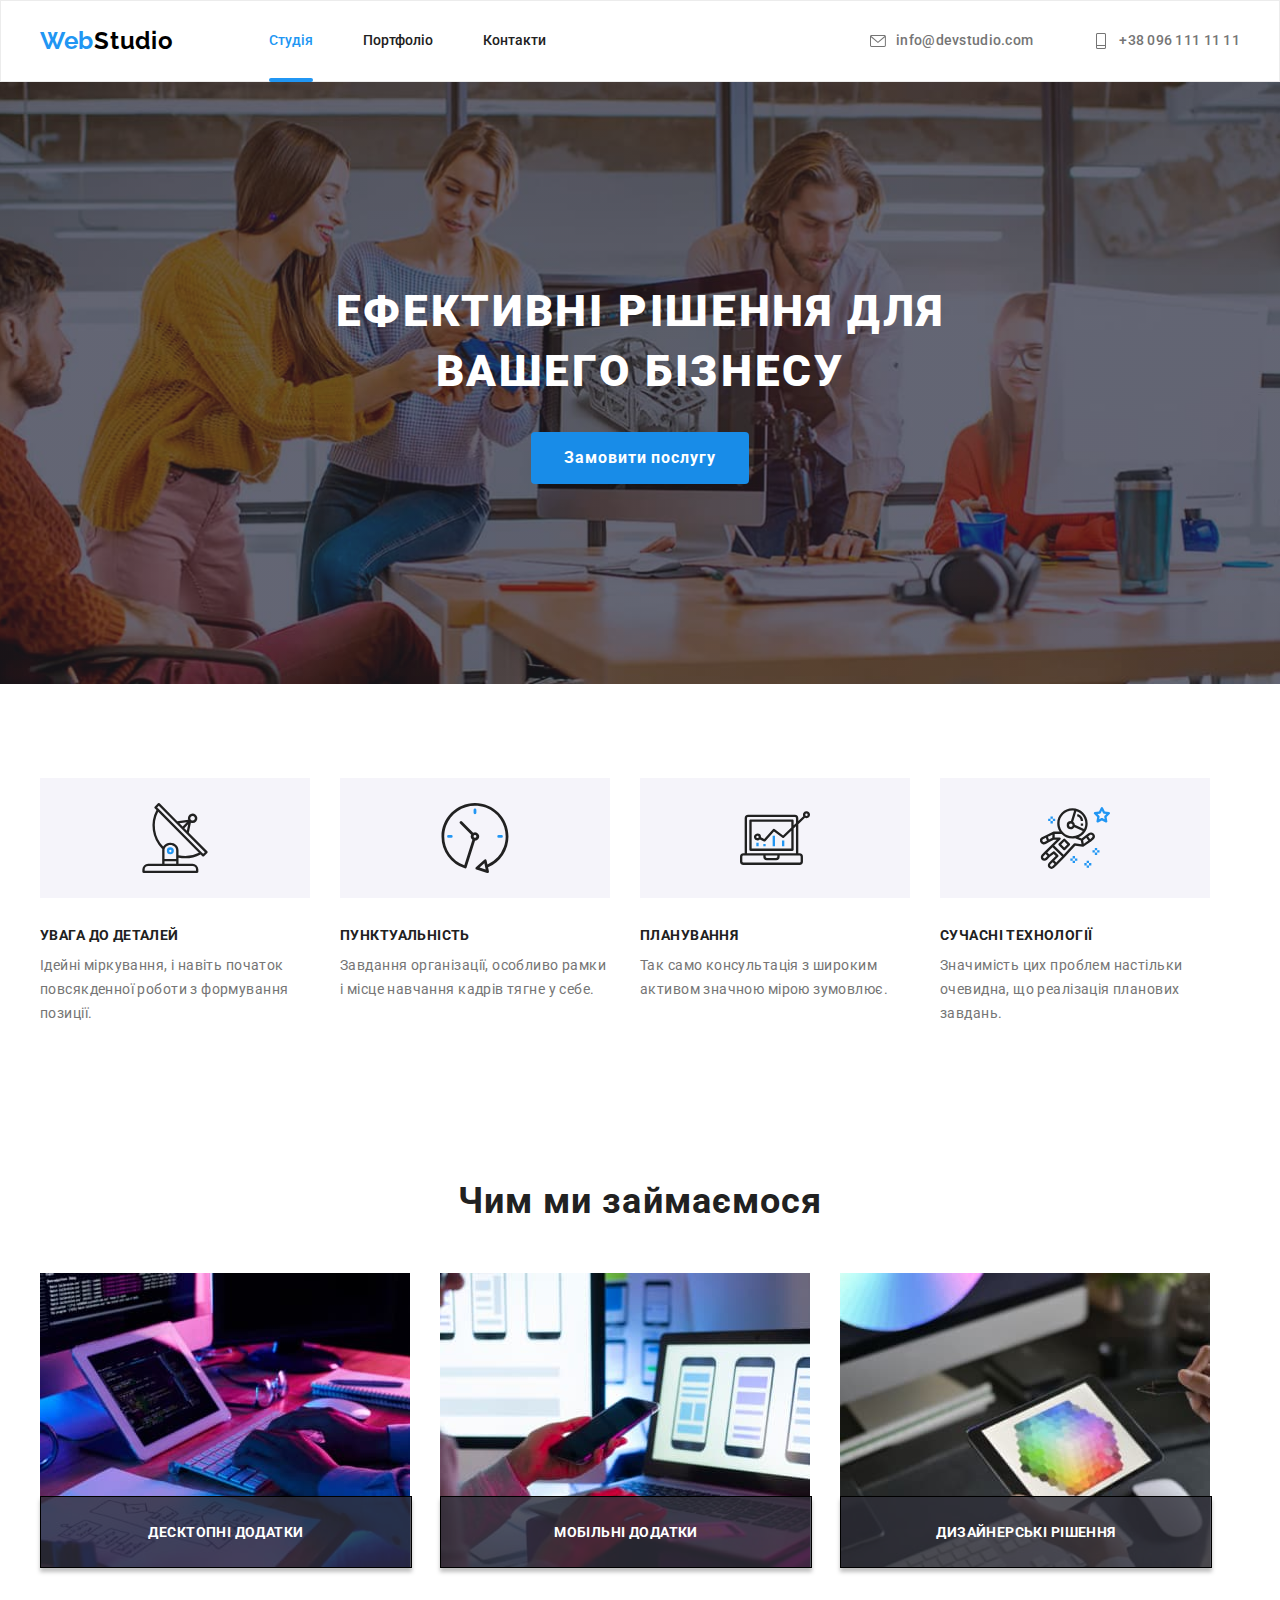
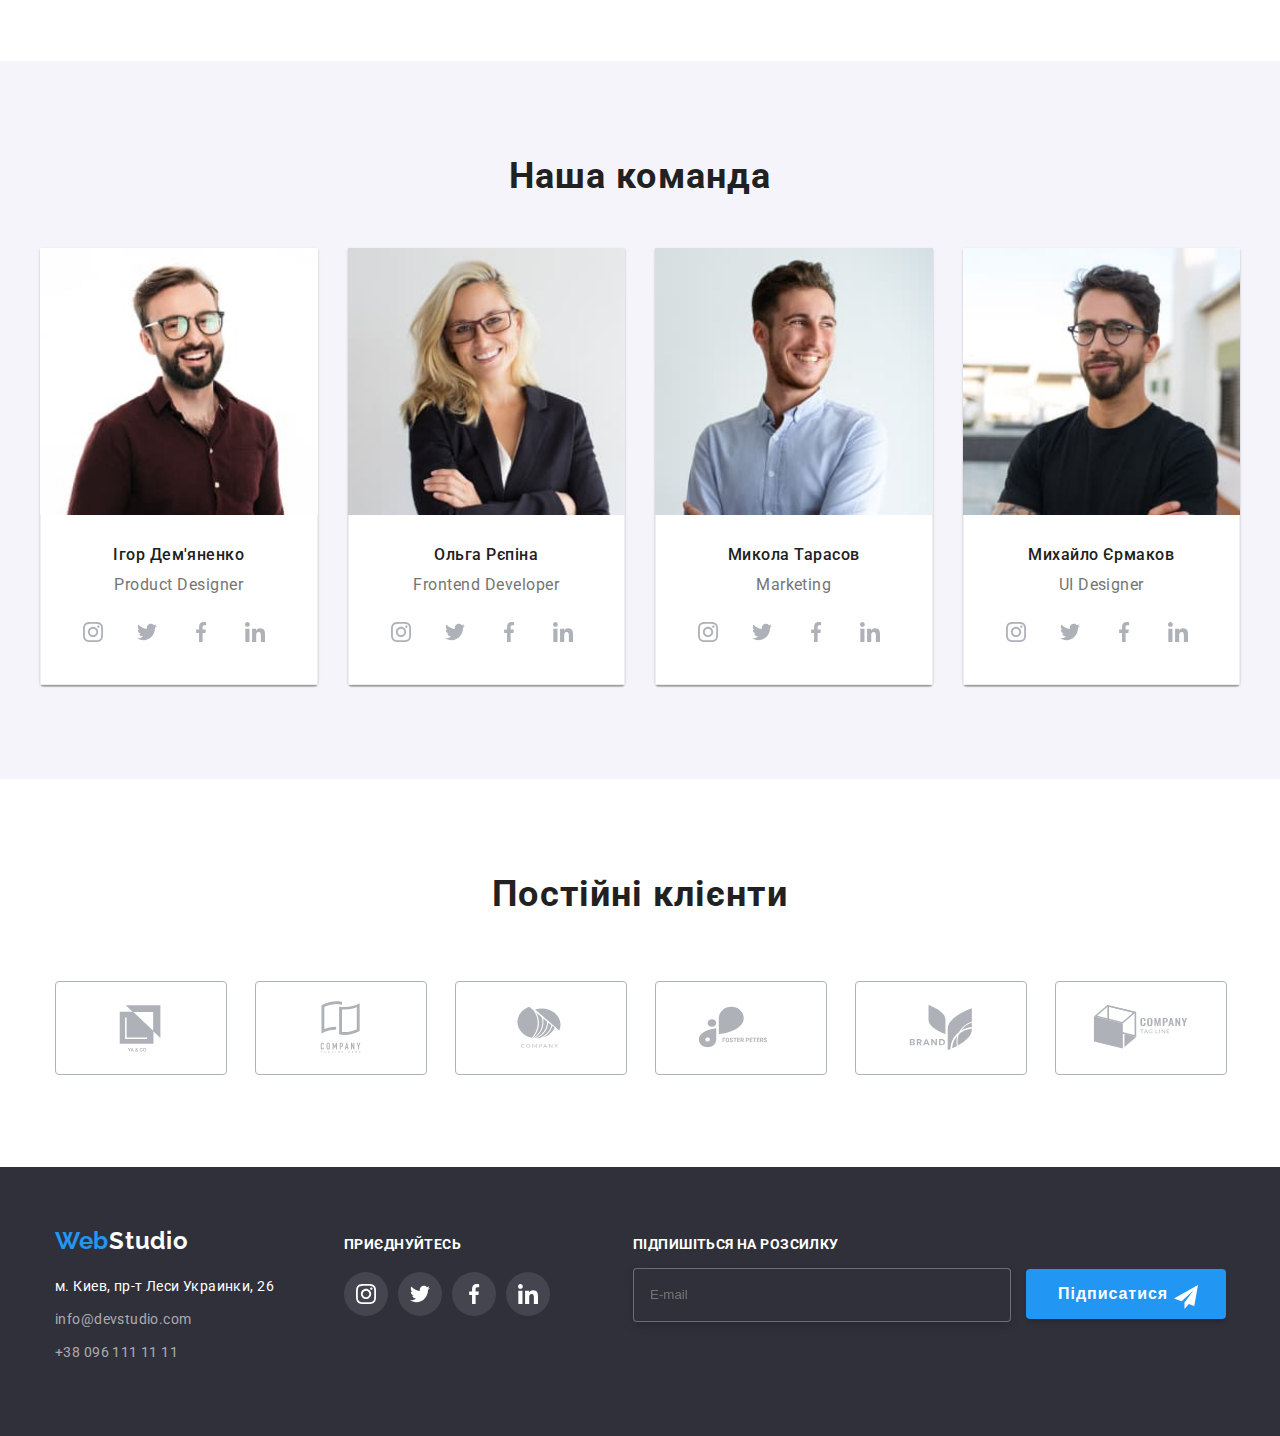
==== commit 0665e6da: "dsdsd" ====
--- a/index.html
+++ b/index.html
@@ -117,7 +117,7 @@
                 <ul class="occupation list">
                     <li class="box1">
                         <picture>
-                            <source srcset="../images/img1-1.jpg 1x, ./images/img1-1-2x.jpg " 
+                            <source srcset="./images/img1-1.jpg 1x, ./images/img1-1-2x.jpg " 
                             media="(min-width:1200px)"
                             >
                             <img src="./images/img1-1-2x.jpg 2x" alt="Компьютер" 
--- a/css/main.min.css
+++ b/css/main.min.css
@@ -1 +1 @@
-body{background:#fff;color:#212121;font-family:"Roboto",sans-serif;font-style:normal;font-size:14px;line-height:1.7;text-decoration:none;margin:0}.no-scroll{overflow:hidden}h1,h2,h3,h4,h5,a{margin:0;padding:0}ul{margin:0;padding:0}img{display:block;width:100%;max-width:100%;height:auto}p{color:#757575;text-decoration:none;margin:0;padding:0;font-size:16px}a{text-decoration:none}.container{width:100%;padding-left:15px;padding-right:15px;margin-left:auto;margin-right:auto}@media screen and (min-width: 450px){.container{max-width:480px}}@media screen and (min-width: 768px){.container{max-width:768px}}@media screen and (min-width: 1200px){.container{max-width:1200px}}.section.no-padding{padding-bottom:0}.section{padding-top:94px;padding-bottom:94px}.section-title{padding-top:0;color:#212121;margin-bottom:50px;font-weight:700;font-size:28px;line-height:1.2;text-align:center;text-decoration:none;letter-spacing:.03em}@media screen and (min-width: 450px){.section-title{font-size:28px}}@media screen and (min-width: 768px){.section-title{font-size:28px}}@media screen and (min-width: 1200px){.section-title{font-size:36px}}.button{background-color:#188ce8;color:#fff;font-weight:700;font-size:16px;line-height:1.8;text-decoration:none;font-family:inherit}.button{cursor:pointer;font-family:inherit;border:1px solid rgba(0,0,0,0)}.button-primary{background-color:#188ce8;color:#fff;display:-webkit-box;display:-ms-flexbox;display:flex;border:1px solid rgba(0,0,0,0);font-family:inherit;display:inline-block;padding:10px 32px;border-radius:4px;min-width:216px;text-align:center}.button-primary{font-family:"Roboto";font-style:normal;font-weight:700;line-height:1.88;-webkit-box-align:center;-ms-flex-align:center;align-items:center;text-align:center;letter-spacing:.06em;cursor:pointer}.button-primary:focus,.button-primary:hover{background-color:#2196f3;color:#fff}@media screen and (min-width: 450px){.button-primary{font-size:16px}}@media screen and (min-width: 768px){.button-primary{font-size:16px}}@media screen and (min-width: 1200px){.button-primary{font-size:16px}}.logo{margin-top:16px;font-family:"Raleway";color:#2196f3;font-family:Raleway,sans-serif;font-size:26px;line-height:1.2;text-decoration:none}@media screen and (min-width: 450px){.logo{margin-top:16px;font-weight:700;font-size:24px;line-height:1.1666666667;letter-spacing:.03em}}@media screen and (min-width: 768px){.logo{margin-top:0px;font-weight:700;font-size:24px;line-height:1.1666666667;letter-spacing:.03em}}@media screen and (min-width: 1200px){.logo{margin-top:0px;font-weight:700;font-size:24px;line-height:1.1666666667;letter-spacing:.03em}}.heder-logo{font-family:"Raleway";color:#000}.footer-logo{color:#fff}.footer .logo{margin-left:90px;display:block;margin-bottom:20px}@media screen and (min-width: 450px){.footer .logo{margin-left:163px}}@media screen and (min-width: 1200px){.footer .logo{margin-left:15px}}.backdrop{position:fixed;top:0;left:0;width:100%;height:100%;background-color:rgba(0,0,0,.2);-webkit-transition:opacity 250ms cubic-bezier(0.4, 0, 0.2, 1),visibility 250ms cubic-bezier(0.4, 0, 0.2, 1);transition:opacity 250ms cubic-bezier(0.4, 0, 0.2, 1),visibility 250ms cubic-bezier(0.4, 0, 0.2, 1)}.backdrop.is-hidden{opacity:0;visibility:hidden;pointer-events:none}.modal{padding:40px;position:absolute;top:50%;left:50%;background-color:#fff;width:100%;height:620px;-webkit-transform:translate(-50%, -50%);transform:translate(-50%, -50%);-webkit-box-shadow:0px 1px 3px rgba(0,0,0,.12),0px 1px 1px rgba(0,0,0,.14),0px 2px 1px rgba(0,0,0,.2);box-shadow:0px 1px 3px rgba(0,0,0,.12),0px 1px 1px rgba(0,0,0,.14),0px 2px 1px rgba(0,0,0,.2);border-radius:4px}@media screen and (min-width: 450px){.modal{top:15%;left:15%;-webkit-transform:translate(-15%, -15%);transform:translate(-15%, -15%);width:450px;height:609px}}@media screen and (min-width: 768px){.modal{top:50%;left:50%;-webkit-transform:translate(-50%, -50%);transform:translate(-50%, -50%);width:450px;height:609px}}@media screen and (min-width: 1200px){.modal{width:528px;height:581px}}.icon-close{position:absolute;top:50%;left:50%;-webkit-transform:translate(-50%, -50%);transform:translate(-50%, -50%);width:18px;height:18px;-webkit-transition:opacity 250ms cubic-bezier(0.4, 0, 0.2, 1),-webkit-transform 250ms cubic-bezier(0.4, 0, 0.2, 1);transition:opacity 250ms cubic-bezier(0.4, 0, 0.2, 1),-webkit-transform 250ms cubic-bezier(0.4, 0, 0.2, 1);transition:transform 250ms cubic-bezier(0.4, 0, 0.2, 1),opacity 250ms cubic-bezier(0.4, 0, 0.2, 1);transition:transform 250ms cubic-bezier(0.4, 0, 0.2, 1),opacity 250ms cubic-bezier(0.4, 0, 0.2, 1),-webkit-transform 250ms cubic-bezier(0.4, 0, 0.2, 1);cursor:pointer;fill:#000}.icon-close:focus,.icon-close:hover{fill:#2196f3}.modal-btd{position:absolute;top:8px;right:8px;width:30px;height:30px;border:1px solid rgba(0,0,0,.1);background-color:rgba(0,0,0,0);border-radius:50%}.modal-title{margin-bottom:12px;font-style:normal;font-weight:700;font-size:20px;line-height:1.15;text-align:center;letter-spacing:.03em;color:#212121}@media screen and (min-width: 450px){.modal-title{font-size:20px;line-height:1.5}}@media screen and (min-width: 768px){.modal-title{font-size:20px;line-height:1.5}}@media screen and (min-width: 1200px){.modal-title{font-size:20px;line-height:1.15}}.form{width:100%;margin-left:auto;margin-right:auto}.form-field{position:relative;display:-webkit-box;display:-ms-flexbox;display:flex;-webkit-box-orient:vertical;-webkit-box-direction:normal;-ms-flex-direction:column;flex-direction:column;margin-bottom:10px}.form-input{padding-left:47px;width:100%;height:40px;font:inherit;border:1px solid rgba(33,33,33,.2);border-radius:4px;-webkit-transition-property:color,background-color,-webkit-box-shadow;transition-property:color,background-color,-webkit-box-shadow;transition-property:color,background-color,box-shadow;transition-property:color,background-color,box-shadow,-webkit-box-shadow;-webkit-transition-duration:250ms;transition-duration:250ms;-webkit-transition-timing-function:cubic-bezier(0.4, 0, 0.2, 1);transition-timing-function:cubic-bezier(0.4, 0, 0.2, 1)}.form-input:focus,.form-input:hover{outline:1px solid #188ce8;border:rgba(0,0,0,0)}@media screen and (min-width: 450px){.form-input{width:370px}}@media screen and (min-width: 768px){.form-input{width:370px}}@media screen and (min-width: 1200px){.form-input{width:448PX}}.icon-form{position:absolute;top:50%;left:12px;display:inline-block;width:18px;height:18px;fill:#000}.form-input:focus+.icon-form,.form-input:hover+.icon-form{fill:#188ce8}.form-field label{font-weight:400;font-size:12px;line-height:1.2;letter-spacing:.01em;color:#757575;margin-bottom:4px}.form-comment{position:relative;display:-webkit-box;display:-ms-flexbox;display:flex;-webkit-box-orient:vertical;-webkit-box-direction:normal;-ms-flex-direction:column;flex-direction:column;margin-bottom:20px}.form-comment label{font-weight:400;font-size:12px;line-height:1.2;letter-spacing:.01em;color:#757575;margin-bottom:4px}.comment{padding:8px;display:-webkit-box;display:-ms-flexbox;display:flex;-webkit-box-orient:vertical;-webkit-box-direction:normal;-ms-flex-direction:column;flex-direction:column;resize:none;border:1px solid rgba(33,33,33,.2);border-radius:4px}.comment:focus,.comment:hover{outline:1px solid #188ce8}.topic-text{display:-webkit-box;display:-ms-flexbox;display:flex;text-align:center;-webkit-box-align:center;-ms-flex-align:center;align-items:center;font-style:normal;font-weight:400;font-size:10px;line-height:1.71;letter-spacing:.03em;color:#757575;-webkit-box-pack:center;-ms-flex-pack:center;justify-content:center}@media screen and (min-width: 450px){.topic-text{font-size:12px;line-height:1.1666666667}}@media screen and (min-width: 768px){.topic-text{font-size:12px;line-height:1.1666666667}}@media screen and (min-width: 1200px){.topic-text{font-size:14px;line-height:1.71}}.condition{margin-left:3px;-webkit-text-decoration-line:underline;text-decoration-line:underline;color:#2196f3}@media screen and (min-width: 450px){.condition{margin-left:3px}}@media screen and (min-width: 768px){.condition{margin-left:3px}}@media screen and (min-width: 1200px){.condition{margin-left:10px}}.checkbox{position:absolute;width:1px;height:1px;margin:-1px;border:0;padding:0;clip:rect(0 0 0 0);overflow:hidden}.checkbox-icon{display:-webkit-box;display:-ms-flexbox;display:flex;text-align:center;-webkit-box-align:center;-ms-flex-align:center;align-items:center;margin-right:8px;content:"";display:inline-block;align-items:center;width:16px;height:15px;border:2px solid #000;border-radius:2px;cursor:pointer}.checkbox:checked+.checkbox-icon{border-color:#188ce8;background-color:#188ce8;background-size:contain;background-origin:border-box;-webkit-transition-property:color,background-color,-webkit-box-shadow;transition-property:color,background-color,-webkit-box-shadow;transition-property:color,background-color,box-shadow;transition-property:color,background-color,box-shadow,-webkit-box-shadow;-webkit-transition-duration:250ms;transition-duration:250ms;-webkit-transition-timing-function:cubic-bezier(0.4, 0, 0.2, 1);transition-timing-function:cubic-bezier(0.4, 0, 0.2, 1)}.btn-form{margin:auto;margin-top:30px;width:200px;height:50px;padding:10px 52px;font-weight:700;font-size:16px;line-height:1.88;display:-webkit-box;display:-ms-flexbox;display:flex;-webkit-box-align:center;-ms-flex-align:center;align-items:center;text-align:center;letter-spacing:.06em;color:#fff;background:#2196f3;-webkit-box-shadow:0px 4px 4px rgba(0,0,0,.15);box-shadow:0px 4px 4px rgba(0,0,0,.15);border-radius:4px;-webkit-transition-property:color,background-color,-webkit-box-shadow;transition-property:color,background-color,-webkit-box-shadow;transition-property:color,background-color,box-shadow;transition-property:color,background-color,box-shadow,-webkit-box-shadow;-webkit-transition-duration:250ms;transition-duration:250ms;-webkit-transition-timing-function:cubic-bezier(0.4, 0, 0.2, 1);transition-timing-function:cubic-bezier(0.4, 0, 0.2, 1);cursor:pointer;border:1px solid rgba(0,0,0,0)}.btn-form:hover,.btn-form:focus{background-color:#188ce8;-webkit-box-shadow:0px 4px 4px rgba(0,0,0,.15);box-shadow:0px 4px 4px rgba(0,0,0,.15)}.header{border:1px solid #ececec}@media screen and (min-width: 450px){.header{height:60px}}@media screen and (min-width: 768px){.header{height:80px}}@media screen and (min-width: 1200px){.header{height:80px}}.list{padding:0;margin:0;list-style:none}.main-nav{display:-webkit-box;display:-ms-flexbox;display:flex;-ms-flex-wrap:wrap;flex-wrap:wrap;-webkit-box-align:center;-ms-flex-align:center;align-items:center}.site-nav{font-family:"roboto";display:-webkit-box;display:-ms-flexbox;display:flex;margin-left:95px}.site-nav__item:not(:last-child){margin-right:50px}.site-nav__link{position:relative;display:none;padding-top:32px;padding-bottom:32px;color:#212121;font-weight:500;font-size:14px;line-height:1.14;text-decoration:none;-webkit-transition-property:color;transition-property:color;-webkit-transition-duration:250ms;transition-duration:250ms;-webkit-transition-timing-function:cubic-bezier(0.4, 0, 0.2, 1);transition-timing-function:cubic-bezier(0.4, 0, 0.2, 1)}.site-nav__link::after{content:"";position:absolute;left:0;bottom:-1px;display:block;width:100%;height:4px;background-color:#188ce8;opacity:0;border-radius:2px}.site-nav__link:hover,.site-nav__link:focus{color:#2196f3;border-radius:4px;text-decoration:none}@media screen and (min-width: 450px){.site-nav__link{display:none}}@media screen and (min-width: 768px){.site-nav__link{display:block}}@media screen and (min-width: 1200px){.site-nav__link{display:block}}.site-nav__link.current{color:#2196f3}.site-nav__link.current.current::after{opacity:1;background:#2196f3}.menu-open{display:block;margin-left:auto;margin-bottom:10px;width:24px;height:24px;border:1px solid rgba(0,0,0,0);background-color:rgba(0,0,0,0)}@media screen and (min-width: 768px){.menu-open{display:none}}@media screen and (min-width: 1200px){.menu-open{display:none}}.menu-open .icon-menu{position:absolute;margin-top:22px;top:0%;left:92%;width:24px;height:24px;-webkit-transition:opacity 250ms cubic-bezier(0.4, 0, 0.2, 1),-webkit-transform 250ms cubic-bezier(0.4, 0, 0.2, 1);transition:opacity 250ms cubic-bezier(0.4, 0, 0.2, 1),-webkit-transform 250ms cubic-bezier(0.4, 0, 0.2, 1);transition:transform 250ms cubic-bezier(0.4, 0, 0.2, 1),opacity 250ms cubic-bezier(0.4, 0, 0.2, 1);transition:transform 250ms cubic-bezier(0.4, 0, 0.2, 1),opacity 250ms cubic-bezier(0.4, 0, 0.2, 1),-webkit-transform 250ms cubic-bezier(0.4, 0, 0.2, 1);cursor:pointer;fill:#000}.menu-open .icon-menu:focus,.menu-open .icon-menu:hover{fill:#2196f3}.mob-menu{position:fixed;top:0;left:0;width:100%;height:796px;background-color:#fff}.mob-menu>.container{height:100%;display:-webkit-box;display:-ms-flexbox;display:flex;-webkit-box-orient:vertical;-webkit-box-direction:normal;-ms-flex-direction:column;flex-direction:column;-webkit-box-pack:justify;-ms-flex-pack:justify;justify-content:space-between;overflow:auto}@media screen and (min-width: 768px){.mob-menu{display:none}}@media screen and (min-width: 1200px){.mob-menu{display:none}}.menu-nav{margin-top:48px;margin-bottom:306px}.menu-mob__item{margin-left:40px}.menu-mob__item:not(:last-child){margin-bottom:32px}.menu-mob__link{font-style:normal;font-weight:500;font-size:40px;line-height:1.175;letter-spacing:.02em;color:#212121}.menu-mob__link:focus,.menu-mob__link:hover{color:#2196f3}.menu-contact{margin-left:40px;margin-bottom:54px}.menu-con__item{margin-bottom:32px}.menu-con-mail{font-weight:500;font-size:24px;line-height:1.1666666667;letter-spacing:.02em;color:#757575}.menu-con-tel{font-weight:500;font-size:26px;line-height:1.1764705882;letter-spacing:.02em;color:#2196f3}@media screen and (min-width: 450px){.menu-con-tel{font-size:34px}}.menu-soc{display:-webkit-box;display:-ms-flexbox;display:flex;margin-left:30px;margin-bottom:48px}.menu-soc__item:not(:last-child){border-right:1px solid rgba(33,33,33,.2)}.menu-soc__link{margin-right:10px;margin-left:10px;font-weight:500;font-size:10px;line-height:1.2222222222;letter-spacing:.02em;color:#2196f3}@media screen and (min-width: 450px){.menu-soc__link{font-size:18px}}.menu-close{display:block;margin-left:auto;margin-bottom:10px;margin-right:10px}@media screen and (min-width: 768px){.menu-close{display:none}}@media screen and (min-width: 1200px){.menu-close{display:none}}.menu-close{position:absolute;top:8px;right:8px;width:30px;height:30px;border:1px solid rgba(0,0,0,0);background-color:rgba(0,0,0,0);border-radius:50%}.menu-close .icon-close{position:absolute;top:50%;left:50%;-webkit-transform:translate(-50%, -50%);transform:translate(-50%, -50%);width:18px;height:18px;-webkit-transition:opacity 250ms cubic-bezier(0.4, 0, 0.2, 1),-webkit-transform 250ms cubic-bezier(0.4, 0, 0.2, 1);transition:opacity 250ms cubic-bezier(0.4, 0, 0.2, 1),-webkit-transform 250ms cubic-bezier(0.4, 0, 0.2, 1);transition:transform 250ms cubic-bezier(0.4, 0, 0.2, 1),opacity 250ms cubic-bezier(0.4, 0, 0.2, 1);transition:transform 250ms cubic-bezier(0.4, 0, 0.2, 1),opacity 250ms cubic-bezier(0.4, 0, 0.2, 1),-webkit-transform 250ms cubic-bezier(0.4, 0, 0.2, 1);cursor:pointer;fill:#000}.menu-close .icon-close:focus,.menu-close .icon-close:hover{fill:#2196f3}.mob-menu.is-hidden{opacity:0;visibility:hidden;pointer-events:none}.foundation{max-width:100%;height:100%;font-family:"roboto";font-style:normal;padding-top:200px;padding-bottom:200px;background-color:#757575;background-image:-webkit-gradient(linear, left top, left bottom, from(rgba(47, 48, 58, 0.4)), to(rgba(47, 48, 58, 0.4))),url(../images/hero-bg-mob.jpg);background-image:linear-gradient(rgba(47, 48, 58, 0.4), rgba(47, 48, 58, 0.4)),url(../images/hero-bg-mob.jpg);background-repeat:no-repeat;background-position:center;background-size:cover;margin:0 auto;text-align:center}@media(min-device-pixel-ratio: 2),(-webkit-min-device-pixel-ratio: 2),(min-resolution: 192dpi),(min-resolution: 2dppx){.foundation{background-image:-webkit-gradient(linear, left top, left bottom, from(rgba(47, 48, 58, 0.4)), to(rgba(47, 48, 58, 0.4))),url(../images/hero-bg-mob-2х.jpg);background-image:linear-gradient(rgba(47, 48, 58, 0.4), rgba(47, 48, 58, 0.4)),url(../images/hero-bg-mob-2х.jpg)}}@media screen and (min-width: 450px){.foundation{min-width:481px;background-image:-webkit-gradient(linear, left top, left bottom, from(rgba(47, 48, 58, 0.4)), to(rgba(47, 48, 58, 0.4))),url(../images/hero-bg-tab.jpg);background-image:linear-gradient(rgba(47, 48, 58, 0.4), rgba(47, 48, 58, 0.4)),url(../images/hero-bg-tab.jpg)}}@media screen and (min-width: 450px)and (min-device-pixel-ratio: 2),screen and (min-width: 450px)and (-webkit-min-device-pixel-ratio: 2),screen and (min-width: 450px)and (min-resolution: 192dpi),screen and (min-width: 450px)and (min-resolution: 2dppx){.foundation{background-image:-webkit-gradient(linear, left top, left bottom, from(rgba(47, 48, 58, 0.4)), to(rgba(47, 48, 58, 0.4))),url(../images/hero-bg-tab-2х.jpg);background-image:linear-gradient(rgba(47, 48, 58, 0.4), rgba(47, 48, 58, 0.4)),url(../images/hero-bg-tab-2х.jpg)}}@media screen and (min-width: 768px){.foundation{min-width:769px;padding:118px 204px;background-image:-webkit-gradient(linear, left top, left bottom, from(rgba(47, 48, 58, 0.4)), to(rgba(47, 48, 58, 0.4))),url(../images/hero-bg-desk.jpg);background-image:linear-gradient(rgba(47, 48, 58, 0.4), rgba(47, 48, 58, 0.4)),url(../images/hero-bg-desk.jpg)}}@media screen and (min-width: 768px)and (min-device-pixel-ratio: 2),screen and (min-width: 768px)and (-webkit-min-device-pixel-ratio: 2),screen and (min-width: 768px)and (min-resolution: 192dpi),screen and (min-width: 768px)and (min-resolution: 2dppx){.foundation{background-image:-webkit-gradient(linear, left top, left bottom, from(rgba(47, 48, 58, 0.4)), to(rgba(47, 48, 58, 0.4))),url(../images/hero-bg-desk-2x.jpg);background-image:linear-gradient(rgba(47, 48, 58, 0.4), rgba(47, 48, 58, 0.4)),url(../images/hero-bg-desk-2x.jpg)}}@media screen and (min-width: 1200px){.foundation{max-width:100%;padding-top:200px;padding-bottom:200px}}.foundation-title{display:block;width:696px;margin:0 auto;margin-top:0;margin-bottom:30px}.foundation-title{color:#fff;width:100%;font-family:"roboto";font-style:normal;font-weight:900;font-size:26px;line-height:1.4285714286;text-align:center;letter-spacing:.06em;text-transform:uppercase}@media screen and (min-width: 450px){.foundation-title{font-size:26px;text-align:center;line-height:1.62}}@media screen and (min-width: 768px){.foundation-title{width:360px;height:84px;font-size:26px;line-height:1.62}}@media screen and (min-width: 1200px){.foundation-title{width:696px;height:120px;font-size:44px;line-height:1.36}}.feature .item{width:100%}.feature{display:-webkit-box;display:-ms-flexbox;display:flex;-ms-flex-wrap:wrap;flex-wrap:wrap;gap:30px;margin-bottom:60px}.feature .list .item{width:270px;height:74px}.list-item::before{display:block;-ms-flex-wrap:wrap;flex-wrap:wrap;content:"";width:100%;height:120px;background-size:70px 70px;background-repeat:no-repeat;background-position:center;background-color:#f5f4fa;margin-bottom:30px}@media screen and (min-width: 768px){.list-item::before{-ms-flex-preferred-size:calc((100% - 30px)/2);flex-basis:calc((100% - 30px)/2)}}@media screen and (min-width: 1200px){.list-item::before{-ms-flex-preferred-size:calc((100% - 90px)/4);flex-basis:calc((100% - 90px)/4)}}.icon-antenna::before{background-image:url(../images/antenna.svg)}.icon-clock::before{background-image:url(../images/clock.svg)}.icon-diagram::before{background-image:url(../images/diagram.svg)}.icon-astronaut::before{background-image:url(../images/astronaut.svg)}.feature-title{margin-bottom:10px;Font-weight:700;font-size:14px;line-height:1.14;text-align:center;letter-spacing:.03em}@media screen and (min-width: 450px){.feature-title{text-align:center}}@media screen and (min-width: 768px){.feature-title{text-align:left}}@media screen and (min-width: 1200px){.feature-title{text-align:left}}.feature-text{font-weight:400;font-size:14px;line-height:1.71;letter-spacing:.03em}@media screen and (min-width: 450px){.feature-text{max-width:450px}}@media screen and (min-width: 768px){.feature-text{max-width:354px}}@media screen and (min-width: 1200px){.feature-text{width:270px}}.feature .list .title{color:#000;font-weight:700;font-size:14px;line-height:1.14}.feature .list .link{color:#2196f3}.services{display:none}@media screen and (min-width: 450px){.services{display:none}}@media screen and (min-width: 768px){.services{display:none;text-decoration:none}}@media screen and (min-width: 1200px){.services{display:-webkit-box;display:-ms-flexbox;display:flex}}.occupation{display:-webkit-box;display:-ms-flexbox;display:flex;position:relative;gap:30px}@media screen and (min-width: 450px){.occupation{display:none}}@media screen and (min-width: 768px){.occupation{display:none;text-decoration:none}}@media screen and (min-width: 1200px){.occupation{display:-webkit-box;display:-ms-flexbox;display:flex}}.product-actions{position:absolute;top:76%;width:370px;height:70px;background:rgba(47,48,58,.8);border:1px solid #000;-webkit-box-shadow:0px 4px 4px rgba(0,0,0,.25);box-shadow:0px 4px 4px rgba(0,0,0,.25);display:-webkit-box;display:-ms-flexbox;display:flex;-webkit-box-align:center;-ms-flex-align:center;align-items:center;-webkit-box-pack:center;-ms-flex-pack:center;justify-content:center}.box-text{font-weight:700;font-size:14px;line-height:1.1;letter-spacing:.03em;text-transform:uppercase;color:#fff}.occupation .list{width:370px;height:294px}.team{display:-webkit-box;display:-ms-flexbox;display:flex;-ms-flex-wrap:wrap;flex-wrap:wrap;gap:30px;background:#f5f4fa}.team .list .title{font-weight:700;font-size:18px;line-height:2}.team .list,.title{color:#212121}.team .item{background-color:#fff;width:100%;-webkit-box-shadow:0px 1px 3px rgba(0,0,0,.12),0px 1px 1px rgba(0,0,0,.14),0px 2px 1px rgba(0,0,0,.2);box-shadow:0px 1px 3px rgba(0,0,0,.12),0px 1px 1px rgba(0,0,0,.14),0px 2px 1px rgba(0,0,0,.2);border-radius:0px 0px 4px 4px}@media screen and (min-width: 768px){.team .item{width:calc((100% - 30px)/2)}}@media screen and (min-width: 1200px){.team .item{width:calc((100% - 90px)/4)}}.team-title{margin-top:0;margin-bottom:10px;font-weight:500;font-size:16px;line-height:1.2;text-align:center;letter-spacing:.03em}.team-text{font-weight:400;font-size:16px;line-height:1.2;text-align:center;letter-spacing:.03em;margin-bottom:16px}.team-foto{border-radius:0px}.team-heading{padding:30px;border-bottom:1px solid #eee;border-left:1px solid #eee;border-right:1px solid #eee}.icon-list{display:-webkit-box;display:-ms-flexbox;display:flex;-ms-flex-wrap:wrap;flex-wrap:wrap;list-style:none;gap:10px}@media screen and (min-width: 450px){.icon-list{margin-left:95px}}@media screen and (min-width: 768px){.icon-list{margin-left:44px}}@media screen and (min-width: 1200px){.icon-list{margin-left:0}}.team-options{content:"";width:44px;height:44px}.team-link{display:-webkit-box;display:-ms-flexbox;display:flex;-ms-flex-wrap:wrap;flex-wrap:wrap;-webkit-box-align:center;-ms-flex-align:center;align-items:center;-webkit-box-pack:center;-ms-flex-pack:center;justify-content:center;width:100%;height:100%;padding:0;border:none;color:#afb1b8;border-radius:50%;-webkit-transition-property:color,background-color;transition-property:color,background-color;-webkit-transition-duration:250ms;transition-duration:250ms;-webkit-transition-timing-function:cubic-bezier(0.4, 0, 0.2, 1);transition-timing-function:cubic-bezier(0.4, 0, 0.2, 1)}.team-link:hover,.team-link:focus{color:#fff;background-color:#188ce8}.team-icon{display:-webkit-box;display:-ms-flexbox;display:flex;-ms-flex-wrap:wrap;flex-wrap:wrap;width:20px;height:20px;fill:currentColor}.contact{font-family:"roboto";display:none;margin-left:auto;-webkit-transition-property:color;transition-property:color;-webkit-transition-duration:250ms;transition-duration:250ms;-webkit-transition-timing-function:cubic-bezier(0.4, 0, 0.2, 1);transition-timing-function:cubic-bezier(0.4, 0, 0.2, 1)}.contact:hover,.contact:focus{color:#2196f3}@media screen and (min-width: 450px){.contact{display:none}}@media screen and (min-width: 768px){.contact{display:block;padding-left:20px}}@media screen and (min-width: 1200px){.contact{display:-webkit-box;display:-ms-flexbox;display:flex}}.contact{color:#757575;font-weight:500;font-size:14px;line-height:1.14;letter-spacing:.02em}@media screen and (min-width: 768px){.contact{font-weight:500;font-size:12px;line-height:1.1666666667;letter-spacing:.02em;color:#757575}}@media screen and (min-width: 1200px){.contact{color:#757575;font-weight:500;font-size:14px;line-height:1.14;letter-spacing:.02em}}.contact__icon{width:16px;height:16px;margin-right:10px;fill:currentColor}.contact__tel{-webkit-transition-property:color;transition-property:color;-webkit-transition-duration:250ms;transition-duration:250ms;-webkit-transition-timing-function:cubic-bezier(0.4, 0, 0.2, 1);transition-timing-function:cubic-bezier(0.4, 0, 0.2, 1)}.contact__mail{-webkit-transition-property:color;transition-property:color;-webkit-transition-duration:250ms;transition-duration:250ms;-webkit-transition-timing-function:cubic-bezier(0.4, 0, 0.2, 1);transition-timing-function:cubic-bezier(0.4, 0, 0.2, 1)}.contact__mail:hover,.contact__mail:focus{fill:currentColor}@media screen and (min-width: 768px){.contact__item:not(:last-child){padding-bottom:10px}}@media screen and (min-width: 1200px){.contact__item:not(:last-child){padding:0;margin-right:40px}}.clients{display:-webkit-box;display:-ms-flexbox;display:flex;-ms-flex-wrap:wrap;flex-wrap:wrap}.clients__options{content:"";width:170px;height:92px;list-style:none;margin:0 auto;gap:30px;padding-top:15px}@media screen and (min-width: 450px){.clients__options{width:210px;height:92px}}@media screen and (min-width: 768px){.clients__options{width:226px;height:92px}}@media screen and (min-width: 1200px){.clients__options{width:170px;height:92px}}.clients__link{display:-webkit-box;display:-ms-flexbox;display:flex;-webkit-box-align:center;-ms-flex-align:center;align-items:center;-webkit-box-pack:center;-ms-flex-pack:center;justify-content:center;width:100%;height:100%;padding:0;border:none;color:#afb1b8;border:1px solid #afb1b8;border-radius:4px;-webkit-transition-property:color,border-color;transition-property:color,border-color;-webkit-transition-duration:250ms;transition-duration:250ms;-webkit-transition-timing-function:cubic-bezier(0.4, 0, 0.2, 1);transition-timing-function:cubic-bezier(0.4, 0, 0.2, 1)}.clients__link:hover,.clients__link:focus{color:#188ce8;border-color:#188ce8}.clients__icon{width:106px;height:60px;fill:currentColor}.cry{display:-webkit-box;display:-ms-flexbox;display:flex;-webkit-box-pack:center;-ms-flex-pack:center;justify-content:center;gap:8px;margin-bottom:50px}.cry-button{background-color:#f5f4fa;color:#000;padding:6px 22px;font-weight:500;font-size:16px;line-height:1.62;border:1px solid rgba(0,0,0,0);-webkit-transition-property:color,background-color,-webkit-box-shadow;transition-property:color,background-color,-webkit-box-shadow;transition-property:color,background-color,box-shadow;transition-property:color,background-color,box-shadow,-webkit-box-shadow;-webkit-transition-duration:250ms;transition-duration:250ms;-webkit-transition-timing-function:cubic-bezier(0.4, 0, 0.2, 1);transition-timing-function:cubic-bezier(0.4, 0, 0.2, 1)}.cry .list,.cry-links:hover,.cry .list,.cry-links:focus{background-color:#2196f3;color:#fff;-webkit-box-shadow:0px 3px 1px rgba(0,0,0,.1),0px 1px 2px rgba(0,0,0,.08),0px 2px 2px rgba(0,0,0,.12);box-shadow:0px 3px 1px rgba(0,0,0,.1),0px 1px 2px rgba(0,0,0,.08),0px 2px 2px rgba(0,0,0,.12)}.cry-button .cry-links{padding:6px 22px;display:inline-block;border-radius:8px;text-align:center;border-radius:4px}.portfolio-foto{position:relative;display:-webkit-box;display:-ms-flexbox;display:flex;-ms-flex-wrap:wrap;flex-wrap:wrap;gap:30px;padding-bottom:94px}.portfolio-foto .item-portfolio{width:calc((100% - 60px)/3)}.portfolio-foto .item-portfolio:hover,.portfolio-foto .item-portfolio:focus{-webkit-box-shadow:0px 1px 1px rgba(0,0,0,.12),0px 4px 4px rgba(0,0,0,.06),1px 4px 6px rgba(0,0,0,.16);box-shadow:0px 1px 1px rgba(0,0,0,.12),0px 4px 4px rgba(0,0,0,.06),1px 4px 6px rgba(0,0,0,.16)}.portfolio-foto .title{font-weight:700;font-size:18px;line-height:2}.card-heading{padding:20px 24px;border-bottom:1px solid #eee;border-left:1px solid #eee;border-right:1px solid #eee}.portfolio .list .title{font-weight:700;font-size:18px;line-height:2;text-decoration:none}.animation{display:block}.animation-card{position:relative;overflow:hidden;top:0%;left:0%;width:370px;height:294px}.text-animation{position:absolute;top:0;left:0;padding-top:63px;padding-right:24px;padding-bottom:63px;padding-left:24px;width:100%;height:100%;background:rgba(33,150,243,.9);font-size:18px;line-height:1.56;color:#fff;-webkit-transform:translateY(100%);transform:translateY(100%);opacity:1;-webkit-transition:opacity 250ms cubic-bezier(0.4, 0, 0.2, 1),-webkit-transform 250ms cubic-bezier(0.4, 0, 0.2, 1),-webkit-box-shadow 250ms cubic-bezier(0.4, 0, 0.2, 1);transition:opacity 250ms cubic-bezier(0.4, 0, 0.2, 1),-webkit-transform 250ms cubic-bezier(0.4, 0, 0.2, 1),-webkit-box-shadow 250ms cubic-bezier(0.4, 0, 0.2, 1);transition:transform 250ms cubic-bezier(0.4, 0, 0.2, 1),opacity 250ms cubic-bezier(0.4, 0, 0.2, 1),box-shadow 250ms cubic-bezier(0.4, 0, 0.2, 1);transition:transform 250ms cubic-bezier(0.4, 0, 0.2, 1),opacity 250ms cubic-bezier(0.4, 0, 0.2, 1),box-shadow 250ms cubic-bezier(0.4, 0, 0.2, 1),-webkit-transform 250ms cubic-bezier(0.4, 0, 0.2, 1),-webkit-box-shadow 250ms cubic-bezier(0.4, 0, 0.2, 1)}.portfolio-foto :hover .text-animation,.portfolio-foto :focus .text-animation{-webkit-transform:translateY(0%);transform:translateY(0%);opacity:1}.footer{padding-top:60px;padding-bottom:60px;background-color:#2f303a}.footer-list{margin-bottom:60px}@media screen and (min-width: 1200px){.footer-list{margin:0px}}.footer-list .item{margin-left:45px;font-family:"Roboto";font-style:normal;list-style:none;text-align:center;margin-bottom:9px}@media screen and (min-width: 450px){.footer-list .item{margin-left:124px;font-family:"Roboto";font-style:normal;list-style:none;text-align:center;margin-bottom:9px}}@media screen and (min-width: 768px){.footer-list .item{font-family:"Roboto";font-style:normal;list-style:none;text-align:center;margin-bottom:9px}}@media screen and (min-width: 1200px){.footer-list .item{margin-left:15px;font-family:"Roboto";font-style:normal;text-align:left;list-style:none;margin-bottom:9px}}.footer-contact{color:rgba(255,255,255,.6);font-style:normal;font-weight:400;font-size:14px;line-height:1.7;letter-spacing:.03em}.footer-adress{font-style:normal;font-weight:400;font-size:14px;line-height:1.71;letter-spacing:.03em;color:#fff}.footer-title{margin-left:40px;font-weight:700;font-size:14px;line-height:1.1;letter-spacing:.03em;text-transform:uppercase;color:#fff;margin-bottom:20px}@media screen and (min-width: 450px){.footer-title{margin-left:120px}}@media screen and (min-width: 1200px){.footer-title{margin-left:0px}}.footer .container{-webkit-box-align:baseline;-ms-flex-align:baseline;align-items:baseline;display:-webkit-box;display:-ms-flexbox;display:flex;-ms-flex-wrap:wrap;flex-wrap:wrap}.footer-options{content:"";width:44px;height:44px}.footer .icon-list{display:-webkit-box;display:-ms-flexbox;display:flex;-webkit-box-align:center;-ms-flex-align:center;align-items:center}@media screen and (min-width: 450px){.footer .icon-list{margin-left:75px}}@media screen and (min-width: 768px){.footer .icon-list{margin-top:10px}}@media screen and (min-width: 1200px){.footer .icon-list{margin-top:10px;margin-left:0px}}.footer-seti{margin-bottom:60px;margin-left:50px}@media screen and (min-width: 1200px){.footer-seti{margin-left:70px}}.footer-link{margin:0;display:-webkit-box;display:-ms-flexbox;display:flex;-webkit-box-align:center;-ms-flex-align:center;align-items:center;-webkit-box-pack:center;-ms-flex-pack:center;justify-content:center;width:100%;height:100%;padding:0;border:none;color:#fff;border-radius:50%;background-color:rgba(255,255,255,.1);-webkit-transition-property:background-color;transition-property:background-color;-webkit-transition-duration:250ms;transition-duration:250ms;-webkit-transition-timing-function:cubic-bezier(0.4, 0, 0.2, 1);transition-timing-function:cubic-bezier(0.4, 0, 0.2, 1)}.footer-link:hover,.footer-link:focus{color:#fff;background-color:#188ce8}.footer-icon{width:20px;height:20px;fill:currentColor}.foot-form-field{margin:0;padding:0;position:relative;display:-webkit-box;display:-ms-flexbox;display:flex;-webkit-box-orient:vertical;-webkit-box-direction:normal;-ms-flex-direction:column;flex-direction:column}.form-title{margin-bottom:20px;margin-left:50px;font-weight:700;font-size:14px;line-height:1.2;letter-spacing:.03em;text-transform:uppercase;color:#fff}@media screen and (min-width: 450px){.form-title{margin-left:127px}}@media screen and (min-width: 768px){.form-title{margin-left:281px}}@media screen and (min-width: 1200px){.form-title{margin-top:0;margin-left:83px;margin-bottom:-5px}}.foot-form-input{padding-left:16px;width:100%;height:50px;background-color:#2f303a;border:1px solid rgba(255,255,255,.3);-webkit-filter:drop-shadow(0px 4px 4px rgba(0, 0, 0, 0.15));filter:drop-shadow(0px 4px 4px rgba(0, 0, 0, 0.15));border-radius:4px}@media screen and (min-width: 450px){.foot-form-input{margin-top:20px;margin-left:5px;width:100%;height:50px}}@media screen and (min-width: 768px){.foot-form-input{margin-left:159px;width:450px;height:50px}}@media screen and (min-width: 1200px){.foot-form-input{margin-left:83px;width:358px;height:50px}}.foot-btn{margin-top:20px;margin-left:50px;background:#2196f3;-webkit-box-shadow:0px 4px 4px rgba(0,0,0,.15);box-shadow:0px 4px 4px rgba(0,0,0,.15);border-radius:4px;border:1px solid rgba(0,0,0,0);width:200px;height:50px;cursor:pointer}.foot-btn:focus,.foot-btn:hover{background-color:#188ce8;-webkit-box-shadow:0px 4px 4px rgba(0,0,0,.15);box-shadow:0px 4px 4px rgba(0,0,0,.15)}@media screen and (min-width: 450px){.foot-btn{margin-top:20px;margin-left:140px}}@media screen and (min-width: 768px){.foot-btn{margin-top:20px;margin-left:281px}}@media screen and (min-width: 1200px){.foot-btn{margin-left:12px}}.foot-btn .text{padding-left:25px;font-weight:700;font-size:16px;line-height:1.88;display:-webkit-box;display:-ms-flexbox;display:flex;-webkit-box-align:center;-ms-flex-align:center;align-items:center;text-align:center;letter-spacing:.06em;color:#fff}.icon-foot{right:25%;bottom:7%;position:absolute}@media screen and (min-width: 450px){.icon-foot{right:31%;bottom:7%}}@media screen and (min-width: 768px){.icon-foot{right:37%;bottom:7%}}@media screen and (min-width: 1200px){.icon-foot{right:28px;bottom:15%}}.balance{-ms-flex-pack:distribute;justify-content:space-around}.cry{display:-webkit-box;display:-ms-flexbox;display:flex;-webkit-box-pack:center;-ms-flex-pack:center;justify-content:center;gap:8px;margin-bottom:50px}.cry-button{background-color:#f5f4fa;color:#000;padding:6px 22px;font-weight:500;font-size:16px;line-height:1.62;border:1px solid rgba(0,0,0,0);-webkit-transition-property:color,background-color,-webkit-box-shadow;transition-property:color,background-color,-webkit-box-shadow;transition-property:color,background-color,box-shadow;transition-property:color,background-color,box-shadow,-webkit-box-shadow;-webkit-transition-duration:250ms;transition-duration:250ms;-webkit-transition-timing-function:cubic-bezier(0.4, 0, 0.2, 1);transition-timing-function:cubic-bezier(0.4, 0, 0.2, 1)}.cry .list,.cry-links:hover,.cry .list,.cry-links:focus{background-color:#2196f3;color:#fff;-webkit-box-shadow:0px 3px 1px rgba(0,0,0,.1),0px 1px 2px rgba(0,0,0,.08),0px 2px 2px rgba(0,0,0,.12);box-shadow:0px 3px 1px rgba(0,0,0,.1),0px 1px 2px rgba(0,0,0,.08),0px 2px 2px rgba(0,0,0,.12)}.cry-button .cry-links{padding:6px 22px;display:inline-block;border-radius:8px;text-align:center;border-radius:4px}.visually-hidden{position:absolute;white-space:nowrap;width:1px;height:1px;overflow:hidden;border:0;padding:0;clip:rect(0 0 0 0);-webkit-clip-path:inset(50%);clip-path:inset(50%);margin:-1px}/*# sourceMappingURL=main.min.css.map */+body{background:#fff;color:#212121;font-family:"Roboto",sans-serif;font-style:normal;font-size:14px;line-height:1.7;text-decoration:none;margin:0}.no-scroll{overflow:hidden}h1,h2,h3,h4,h5,a{margin:0;padding:0}ul{margin:0;padding:0}img{display:block;width:100%;max-width:100%;height:auto}p{color:#757575;text-decoration:none;margin:0;padding:0;font-size:16px}a{text-decoration:none}.container{width:100%;padding-left:15px;padding-right:15px;margin-left:auto;margin-right:auto}@media screen and (min-width: 450px){.container{max-width:480px}}@media screen and (min-width: 768px){.container{max-width:768px}}@media screen and (min-width: 1200px){.container{max-width:1200px}}.section.no-padding{padding-bottom:0}.section{padding-top:94px;padding-bottom:94px}.section-title{padding-top:0;color:#212121;margin-bottom:50px;font-weight:700;font-size:28px;line-height:1.2;text-align:center;text-decoration:none;letter-spacing:.03em}@media screen and (min-width: 450px){.section-title{font-size:28px}}@media screen and (min-width: 768px){.section-title{font-size:28px}}@media screen and (min-width: 1200px){.section-title{font-size:36px}}.button{background-color:#188ce8;color:#fff;font-weight:700;font-size:16px;line-height:1.8;text-decoration:none;font-family:inherit}.button{cursor:pointer;font-family:inherit;border:1px solid rgba(0,0,0,0)}.button-primary{background-color:#188ce8;color:#fff;display:-webkit-box;display:-ms-flexbox;display:flex;border:1px solid rgba(0,0,0,0);font-family:inherit;display:inline-block;padding:10px 32px;border-radius:4px;min-width:216px;text-align:center}.button-primary{font-family:"Roboto";font-style:normal;font-weight:700;line-height:1.88;-webkit-box-align:center;-ms-flex-align:center;align-items:center;text-align:center;letter-spacing:.06em;cursor:pointer}.button-primary:focus,.button-primary:hover{background-color:#2196f3;color:#fff}@media screen and (min-width: 450px){.button-primary{font-size:16px}}@media screen and (min-width: 768px){.button-primary{font-size:16px}}@media screen and (min-width: 1200px){.button-primary{font-size:16px}}.logo{margin-top:16px;font-family:"Raleway";color:#2196f3;font-family:Raleway,sans-serif;font-size:26px;line-height:1.2;text-decoration:none}@media screen and (min-width: 450px){.logo{margin-top:16px;font-weight:700;font-size:24px;line-height:1.1666666667;letter-spacing:.03em}}@media screen and (min-width: 768px){.logo{margin-top:0px;font-weight:700;font-size:24px;line-height:1.1666666667;letter-spacing:.03em}}@media screen and (min-width: 1200px){.logo{margin-top:0px;font-weight:700;font-size:24px;line-height:1.1666666667;letter-spacing:.03em}}.heder-logo{font-family:"Raleway";color:#000}.footer-logo{color:#fff}.footer .logo{margin-left:90px;display:block;margin-bottom:20px}@media screen and (min-width: 450px){.footer .logo{margin-left:163px}}@media screen and (min-width: 1200px){.footer .logo{margin-left:15px}}.backdrop{position:fixed;top:0;left:0;width:100%;height:100%;background-color:rgba(0,0,0,.2);-webkit-transition:opacity 250ms cubic-bezier(0.4, 0, 0.2, 1),visibility 250ms cubic-bezier(0.4, 0, 0.2, 1);transition:opacity 250ms cubic-bezier(0.4, 0, 0.2, 1),visibility 250ms cubic-bezier(0.4, 0, 0.2, 1)}.backdrop.is-hidden{opacity:0;visibility:hidden;pointer-events:none}.modal{padding:40px;position:absolute;top:50%;left:50%;background-color:#fff;width:100%;height:620px;-webkit-transform:translate(-50%, -50%);transform:translate(-50%, -50%);-webkit-box-shadow:0px 1px 3px rgba(0,0,0,.12),0px 1px 1px rgba(0,0,0,.14),0px 2px 1px rgba(0,0,0,.2);box-shadow:0px 1px 3px rgba(0,0,0,.12),0px 1px 1px rgba(0,0,0,.14),0px 2px 1px rgba(0,0,0,.2);border-radius:4px}@media screen and (min-width: 450px){.modal{top:15%;left:15%;-webkit-transform:translate(-15%, -15%);transform:translate(-15%, -15%);width:450px;height:609px}}@media screen and (min-width: 768px){.modal{top:50%;left:50%;-webkit-transform:translate(-50%, -50%);transform:translate(-50%, -50%);width:450px;height:609px}}@media screen and (min-width: 1200px){.modal{width:528px;height:581px}}.icon-close{position:absolute;top:50%;left:50%;-webkit-transform:translate(-50%, -50%);transform:translate(-50%, -50%);width:18px;height:18px;-webkit-transition:opacity 250ms cubic-bezier(0.4, 0, 0.2, 1),-webkit-transform 250ms cubic-bezier(0.4, 0, 0.2, 1);transition:opacity 250ms cubic-bezier(0.4, 0, 0.2, 1),-webkit-transform 250ms cubic-bezier(0.4, 0, 0.2, 1);transition:transform 250ms cubic-bezier(0.4, 0, 0.2, 1),opacity 250ms cubic-bezier(0.4, 0, 0.2, 1);transition:transform 250ms cubic-bezier(0.4, 0, 0.2, 1),opacity 250ms cubic-bezier(0.4, 0, 0.2, 1),-webkit-transform 250ms cubic-bezier(0.4, 0, 0.2, 1);cursor:pointer;fill:#000}.icon-close:focus,.icon-close:hover{fill:#2196f3}.modal-btd{position:absolute;top:8px;right:8px;width:30px;height:30px;border:1px solid rgba(0,0,0,.1);background-color:rgba(0,0,0,0);border-radius:50%}.modal-title{margin-bottom:12px;font-style:normal;font-weight:700;font-size:20px;line-height:1.15;text-align:center;letter-spacing:.03em;color:#212121}@media screen and (min-width: 450px){.modal-title{font-size:20px;line-height:1.5}}@media screen and (min-width: 768px){.modal-title{font-size:20px;line-height:1.5}}@media screen and (min-width: 1200px){.modal-title{font-size:20px;line-height:1.15}}.form{width:100%;margin-left:auto;margin-right:auto}.form-field{position:relative;display:-webkit-box;display:-ms-flexbox;display:flex;-webkit-box-orient:vertical;-webkit-box-direction:normal;-ms-flex-direction:column;flex-direction:column;margin-bottom:10px}.form-input{padding-left:47px;width:100%;height:40px;font:inherit;border:1px solid rgba(33,33,33,.2);border-radius:4px;-webkit-transition-property:color,background-color,-webkit-box-shadow;transition-property:color,background-color,-webkit-box-shadow;transition-property:color,background-color,box-shadow;transition-property:color,background-color,box-shadow,-webkit-box-shadow;-webkit-transition-duration:250ms;transition-duration:250ms;-webkit-transition-timing-function:cubic-bezier(0.4, 0, 0.2, 1);transition-timing-function:cubic-bezier(0.4, 0, 0.2, 1)}.form-input:focus,.form-input:hover{outline:1px solid #188ce8;border:rgba(0,0,0,0)}@media screen and (min-width: 450px){.form-input{width:370px}}@media screen and (min-width: 768px){.form-input{width:370px}}@media screen and (min-width: 1200px){.form-input{width:448PX}}.icon-form{position:absolute;top:50%;left:12px;display:inline-block;width:18px;height:18px;fill:#000}.form-input:focus+.icon-form,.form-input:hover+.icon-form{fill:#188ce8}.form-field label{font-weight:400;font-size:12px;line-height:1.2;letter-spacing:.01em;color:#757575;margin-bottom:4px}.form-comment{position:relative;display:-webkit-box;display:-ms-flexbox;display:flex;-webkit-box-orient:vertical;-webkit-box-direction:normal;-ms-flex-direction:column;flex-direction:column;margin-bottom:20px}.form-comment label{font-weight:400;font-size:12px;line-height:1.2;letter-spacing:.01em;color:#757575;margin-bottom:4px}.comment{padding:8px;display:-webkit-box;display:-ms-flexbox;display:flex;-webkit-box-orient:vertical;-webkit-box-direction:normal;-ms-flex-direction:column;flex-direction:column;resize:none;border:1px solid rgba(33,33,33,.2);border-radius:4px}.comment:focus,.comment:hover{outline:1px solid #188ce8}.topic-text{display:-webkit-box;display:-ms-flexbox;display:flex;text-align:center;-webkit-box-align:center;-ms-flex-align:center;align-items:center;font-style:normal;font-weight:400;font-size:10px;line-height:1.71;letter-spacing:.03em;color:#757575;-webkit-box-pack:center;-ms-flex-pack:center;justify-content:center}@media screen and (min-width: 450px){.topic-text{font-size:12px;line-height:1.1666666667}}@media screen and (min-width: 768px){.topic-text{font-size:12px;line-height:1.1666666667}}@media screen and (min-width: 1200px){.topic-text{font-size:14px;line-height:1.71}}.condition{margin-left:3px;-webkit-text-decoration-line:underline;text-decoration-line:underline;color:#2196f3}@media screen and (min-width: 450px){.condition{margin-left:3px}}@media screen and (min-width: 768px){.condition{margin-left:3px}}@media screen and (min-width: 1200px){.condition{margin-left:10px}}.checkbox{position:absolute;width:1px;height:1px;margin:-1px;border:0;padding:0;clip:rect(0 0 0 0);overflow:hidden}.checkbox-icon{display:-webkit-box;display:-ms-flexbox;display:flex;text-align:center;-webkit-box-align:center;-ms-flex-align:center;align-items:center;margin-right:8px;content:"";display:inline-block;align-items:center;width:16px;height:15px;border:2px solid #000;border-radius:2px;cursor:pointer}.checkbox:checked+.checkbox-icon{border-color:#188ce8;background-color:#188ce8;background-size:contain;background-origin:border-box;-webkit-transition-property:color,background-color,-webkit-box-shadow;transition-property:color,background-color,-webkit-box-shadow;transition-property:color,background-color,box-shadow;transition-property:color,background-color,box-shadow,-webkit-box-shadow;-webkit-transition-duration:250ms;transition-duration:250ms;-webkit-transition-timing-function:cubic-bezier(0.4, 0, 0.2, 1);transition-timing-function:cubic-bezier(0.4, 0, 0.2, 1)}.btn-form{margin:auto;margin-top:30px;width:200px;height:50px;padding:10px 52px;font-weight:700;font-size:16px;line-height:1.88;display:-webkit-box;display:-ms-flexbox;display:flex;-webkit-box-align:center;-ms-flex-align:center;align-items:center;text-align:center;letter-spacing:.06em;color:#fff;background:#2196f3;-webkit-box-shadow:0px 4px 4px rgba(0,0,0,.15);box-shadow:0px 4px 4px rgba(0,0,0,.15);border-radius:4px;-webkit-transition-property:color,background-color,-webkit-box-shadow;transition-property:color,background-color,-webkit-box-shadow;transition-property:color,background-color,box-shadow;transition-property:color,background-color,box-shadow,-webkit-box-shadow;-webkit-transition-duration:250ms;transition-duration:250ms;-webkit-transition-timing-function:cubic-bezier(0.4, 0, 0.2, 1);transition-timing-function:cubic-bezier(0.4, 0, 0.2, 1);cursor:pointer;border:1px solid rgba(0,0,0,0)}.btn-form:hover,.btn-form:focus{background-color:#188ce8;-webkit-box-shadow:0px 4px 4px rgba(0,0,0,.15);box-shadow:0px 4px 4px rgba(0,0,0,.15)}.header{border:1px solid #ececec}@media screen and (min-width: 450px){.header{height:60px}}@media screen and (min-width: 768px){.header{height:80px}}@media screen and (min-width: 1200px){.header{height:80px}}.list{padding:0;margin:0;list-style:none}.main-nav{display:-webkit-box;display:-ms-flexbox;display:flex;-ms-flex-wrap:wrap;flex-wrap:wrap;-webkit-box-align:center;-ms-flex-align:center;align-items:center}.site-nav{font-family:"roboto";display:-webkit-box;display:-ms-flexbox;display:flex;margin-left:95px}.site-nav__item:not(:last-child){margin-right:50px}.site-nav__link{position:relative;display:none;padding-top:32px;padding-bottom:32px;color:#212121;font-weight:500;font-size:14px;line-height:1.14;text-decoration:none;-webkit-transition-property:color;transition-property:color;-webkit-transition-duration:250ms;transition-duration:250ms;-webkit-transition-timing-function:cubic-bezier(0.4, 0, 0.2, 1);transition-timing-function:cubic-bezier(0.4, 0, 0.2, 1)}.site-nav__link::after{content:"";position:absolute;left:0;bottom:-1px;display:block;width:100%;height:4px;background-color:#188ce8;opacity:0;border-radius:2px}.site-nav__link:hover,.site-nav__link:focus{color:#2196f3;border-radius:4px;text-decoration:none}@media screen and (min-width: 450px){.site-nav__link{display:none}}@media screen and (min-width: 768px){.site-nav__link{display:block}}@media screen and (min-width: 1200px){.site-nav__link{display:block}}.site-nav__link.current{color:#2196f3}.site-nav__link.current.current::after{opacity:1;background:#2196f3}.menu-open{display:block;margin-left:auto;margin-bottom:10px;width:24px;height:24px;border:1px solid rgba(0,0,0,0);background-color:rgba(0,0,0,0)}@media screen and (min-width: 768px){.menu-open{display:none}}@media screen and (min-width: 1200px){.menu-open{display:none}}.menu-open .icon-menu{position:absolute;margin-top:22px;top:0%;left:92%;width:24px;height:24px;-webkit-transition:opacity 250ms cubic-bezier(0.4, 0, 0.2, 1),-webkit-transform 250ms cubic-bezier(0.4, 0, 0.2, 1);transition:opacity 250ms cubic-bezier(0.4, 0, 0.2, 1),-webkit-transform 250ms cubic-bezier(0.4, 0, 0.2, 1);transition:transform 250ms cubic-bezier(0.4, 0, 0.2, 1),opacity 250ms cubic-bezier(0.4, 0, 0.2, 1);transition:transform 250ms cubic-bezier(0.4, 0, 0.2, 1),opacity 250ms cubic-bezier(0.4, 0, 0.2, 1),-webkit-transform 250ms cubic-bezier(0.4, 0, 0.2, 1);cursor:pointer;fill:#000}.menu-open .icon-menu:focus,.menu-open .icon-menu:hover{fill:#2196f3}.mob-menu{position:fixed;top:0;left:0;width:100%;height:796px;background-color:#fff}.mob-menu>.container{height:100%;display:-webkit-box;display:-ms-flexbox;display:flex;-webkit-box-orient:vertical;-webkit-box-direction:normal;-ms-flex-direction:column;flex-direction:column;-webkit-box-pack:justify;-ms-flex-pack:justify;justify-content:space-between;overflow:auto}@media screen and (min-width: 768px){.mob-menu{display:none}}@media screen and (min-width: 1200px){.mob-menu{display:none}}.menu-nav{margin-top:48px;margin-bottom:306px}.menu-mob__item{margin-left:40px}.menu-mob__item:not(:last-child){margin-bottom:32px}.menu-mob__link{font-style:normal;font-weight:500;font-size:40px;line-height:1.175;letter-spacing:.02em;color:#212121}.menu-mob__link:focus,.menu-mob__link:hover{color:#2196f3}.menu-contact{margin-left:40px;margin-bottom:54px}.menu-con__item{margin-bottom:32px}.menu-con-mail{font-weight:500;font-size:24px;line-height:1.1666666667;letter-spacing:.02em;color:#757575}.menu-con-tel{font-weight:500;font-size:26px;line-height:1.1764705882;letter-spacing:.02em;color:#2196f3}@media screen and (min-width: 450px){.menu-con-tel{font-size:34px}}.menu-soc{display:-webkit-box;display:-ms-flexbox;display:flex;margin-left:30px;margin-bottom:48px}.menu-soc__item:not(:last-child){border-right:1px solid rgba(33,33,33,.2)}.menu-soc__link{margin-right:10px;margin-left:10px;font-weight:500;font-size:10px;line-height:1.2222222222;letter-spacing:.02em;color:#2196f3}@media screen and (min-width: 450px){.menu-soc__link{font-size:18px}}.menu-close{display:block;margin-left:auto;margin-bottom:10px;margin-right:10px}@media screen and (min-width: 768px){.menu-close{display:none}}@media screen and (min-width: 1200px){.menu-close{display:none}}.menu-close{position:absolute;top:8px;right:8px;width:30px;height:30px;border:1px solid rgba(0,0,0,0);background-color:rgba(0,0,0,0);border-radius:50%}.menu-close .icon-close{position:absolute;top:50%;left:50%;-webkit-transform:translate(-50%, -50%);transform:translate(-50%, -50%);width:18px;height:18px;-webkit-transition:opacity 250ms cubic-bezier(0.4, 0, 0.2, 1),-webkit-transform 250ms cubic-bezier(0.4, 0, 0.2, 1);transition:opacity 250ms cubic-bezier(0.4, 0, 0.2, 1),-webkit-transform 250ms cubic-bezier(0.4, 0, 0.2, 1);transition:transform 250ms cubic-bezier(0.4, 0, 0.2, 1),opacity 250ms cubic-bezier(0.4, 0, 0.2, 1);transition:transform 250ms cubic-bezier(0.4, 0, 0.2, 1),opacity 250ms cubic-bezier(0.4, 0, 0.2, 1),-webkit-transform 250ms cubic-bezier(0.4, 0, 0.2, 1);cursor:pointer;fill:#000}.menu-close .icon-close:focus,.menu-close .icon-close:hover{fill:#2196f3}.mob-menu.is-hidden{opacity:0;visibility:hidden;pointer-events:none}.foundation{max-width:100%;height:100%;font-family:"roboto";font-style:normal;padding-top:200px;padding-bottom:200px;background-color:#757575;background-image:-webkit-gradient(linear, left top, left bottom, from(rgba(47, 48, 58, 0.4)), to(rgba(47, 48, 58, 0.4))),url(../images/hero-bg-mob.jpg);background-image:linear-gradient(rgba(47, 48, 58, 0.4), rgba(47, 48, 58, 0.4)),url(../images/hero-bg-mob.jpg);background-repeat:no-repeat;background-position:center;background-size:cover;margin:0 auto;text-align:center}@media(min-device-pixel-ratio: 2),(-webkit-min-device-pixel-ratio: 2),(min-resolution: 192dpi),(min-resolution: 2dppx){.foundation{background-image:-webkit-gradient(linear, left top, left bottom, from(rgba(47, 48, 58, 0.4)), to(rgba(47, 48, 58, 0.4))),url(../images/hero-bg-mob-2х.jpg);background-image:linear-gradient(rgba(47, 48, 58, 0.4), rgba(47, 48, 58, 0.4)),url(../images/hero-bg-mob-2х.jpg)}}@media screen and (min-width: 450px){.foundation{min-width:320px;max-width:480px;background-image:-webkit-gradient(linear, left top, left bottom, from(rgba(47, 48, 58, 0.4)), to(rgba(47, 48, 58, 0.4))),url(../images/hero-bg-tab.jpg);background-image:linear-gradient(rgba(47, 48, 58, 0.4), rgba(47, 48, 58, 0.4)),url(../images/hero-bg-tab.jpg)}}@media screen and (min-width: 450px)and (min-device-pixel-ratio: 2),screen and (min-width: 450px)and (-webkit-min-device-pixel-ratio: 2),screen and (min-width: 450px)and (min-resolution: 192dpi),screen and (min-width: 450px)and (min-resolution: 2dppx){.foundation{background-image:-webkit-gradient(linear, left top, left bottom, from(rgba(47, 48, 58, 0.4)), to(rgba(47, 48, 58, 0.4))),url(../images/hero-bg-tab-2х.jpg);background-image:linear-gradient(rgba(47, 48, 58, 0.4), rgba(47, 48, 58, 0.4)),url(../images/hero-bg-tab-2х.jpg)}}@media screen and (min-width: 768px){.foundation{max-width:768px;background-image:-webkit-gradient(linear, left top, left bottom, from(rgba(47, 48, 58, 0.4)), to(rgba(47, 48, 58, 0.4))),url(../images/hero-bg-desk.jpg);background-image:linear-gradient(rgba(47, 48, 58, 0.4), rgba(47, 48, 58, 0.4)),url(../images/hero-bg-desk.jpg)}}@media screen and (min-width: 768px)and (min-device-pixel-ratio: 2),screen and (min-width: 768px)and (-webkit-min-device-pixel-ratio: 2),screen and (min-width: 768px)and (min-resolution: 192dpi),screen and (min-width: 768px)and (min-resolution: 2dppx){.foundation{background-image:-webkit-gradient(linear, left top, left bottom, from(rgba(47, 48, 58, 0.4)), to(rgba(47, 48, 58, 0.4))),url(../images/hero-bg-desk-2x.jpg);background-image:linear-gradient(rgba(47, 48, 58, 0.4), rgba(47, 48, 58, 0.4)),url(../images/hero-bg-desk-2x.jpg)}}@media screen and (min-width: 1200px){.foundation{min-width:769px;max-width:1600px;padding-top:200px;padding-bottom:200px}}.foundation-title{display:block;width:696px;margin:0 auto;margin-top:0;margin-bottom:30px}.foundation-title{color:#fff;width:100%;font-family:"roboto";font-style:normal;font-weight:900;font-size:26px;line-height:1.4285714286;text-align:center;letter-spacing:.06em;text-transform:uppercase}@media screen and (min-width: 450px){.foundation-title{font-size:26px;text-align:center;line-height:1.62}}@media screen and (min-width: 768px){.foundation-title{width:360px;height:84px;font-size:26px;line-height:1.62}}@media screen and (min-width: 1200px){.foundation-title{width:696px;height:120px;font-size:44px;line-height:1.36}}.feature .item{width:100%}.feature{display:-webkit-box;display:-ms-flexbox;display:flex;-ms-flex-wrap:wrap;flex-wrap:wrap;gap:30px;margin-bottom:60px}.feature .list .item{width:270px;height:74px}.list-item::before{display:block;-ms-flex-wrap:wrap;flex-wrap:wrap;content:"";width:100%;height:120px;background-size:70px 70px;background-repeat:no-repeat;background-position:center;background-color:#f5f4fa;margin-bottom:30px}@media screen and (min-width: 768px){.list-item::before{-ms-flex-preferred-size:calc((100% - 30px)/2);flex-basis:calc((100% - 30px)/2)}}@media screen and (min-width: 1200px){.list-item::before{-ms-flex-preferred-size:calc((100% - 90px)/4);flex-basis:calc((100% - 90px)/4)}}.icon-antenna::before{background-image:url(../images/antenna.svg)}.icon-clock::before{background-image:url(../images/clock.svg)}.icon-diagram::before{background-image:url(../images/diagram.svg)}.icon-astronaut::before{background-image:url(../images/astronaut.svg)}.feature-title{margin-bottom:10px;Font-weight:700;font-size:14px;line-height:1.14;text-align:center;letter-spacing:.03em}@media screen and (min-width: 450px){.feature-title{text-align:center}}@media screen and (min-width: 768px){.feature-title{text-align:left}}@media screen and (min-width: 1200px){.feature-title{text-align:left}}.feature-text{font-weight:400;font-size:14px;line-height:1.71;letter-spacing:.03em}@media screen and (min-width: 450px){.feature-text{max-width:450px}}@media screen and (min-width: 768px){.feature-text{max-width:354px}}@media screen and (min-width: 1200px){.feature-text{width:270px}}.feature .list .title{color:#000;font-weight:700;font-size:14px;line-height:1.14}.feature .list .link{color:#2196f3}.services{display:none}@media screen and (min-width: 450px){.services{display:none}}@media screen and (min-width: 768px){.services{display:none;text-decoration:none}}@media screen and (min-width: 1200px){.services{display:-webkit-box;display:-ms-flexbox;display:flex}}.occupation{display:-webkit-box;display:-ms-flexbox;display:flex;position:relative;gap:30px}@media screen and (min-width: 450px){.occupation{display:none}}@media screen and (min-width: 768px){.occupation{display:none;text-decoration:none}}@media screen and (min-width: 1200px){.occupation{display:-webkit-box;display:-ms-flexbox;display:flex}}.product-actions{position:absolute;top:76%;width:370px;height:70px;background:rgba(47,48,58,.8);border:1px solid #000;-webkit-box-shadow:0px 4px 4px rgba(0,0,0,.25);box-shadow:0px 4px 4px rgba(0,0,0,.25);display:-webkit-box;display:-ms-flexbox;display:flex;-webkit-box-align:center;-ms-flex-align:center;align-items:center;-webkit-box-pack:center;-ms-flex-pack:center;justify-content:center}.box-text{font-weight:700;font-size:14px;line-height:1.1;letter-spacing:.03em;text-transform:uppercase;color:#fff}.occupation .list{width:370px;height:294px}.team{display:-webkit-box;display:-ms-flexbox;display:flex;-ms-flex-wrap:wrap;flex-wrap:wrap;gap:30px;background:#f5f4fa}.team .list .title{font-weight:700;font-size:18px;line-height:2}.team .list,.title{color:#212121}.team .item{background-color:#fff;width:100%;-webkit-box-shadow:0px 1px 3px rgba(0,0,0,.12),0px 1px 1px rgba(0,0,0,.14),0px 2px 1px rgba(0,0,0,.2);box-shadow:0px 1px 3px rgba(0,0,0,.12),0px 1px 1px rgba(0,0,0,.14),0px 2px 1px rgba(0,0,0,.2);border-radius:0px 0px 4px 4px}@media screen and (min-width: 768px){.team .item{width:calc((100% - 30px)/2)}}@media screen and (min-width: 1200px){.team .item{width:calc((100% - 90px)/4)}}.team-title{margin-top:0;margin-bottom:10px;font-weight:500;font-size:16px;line-height:1.2;text-align:center;letter-spacing:.03em}.team-text{font-weight:400;font-size:16px;line-height:1.2;text-align:center;letter-spacing:.03em;margin-bottom:16px}.team-foto{border-radius:0px}.team-heading{padding:30px;border-bottom:1px solid #eee;border-left:1px solid #eee;border-right:1px solid #eee}.icon-list{display:-webkit-box;display:-ms-flexbox;display:flex;-ms-flex-wrap:wrap;flex-wrap:wrap;list-style:none;gap:10px}@media screen and (min-width: 450px){.icon-list{margin-left:95px}}@media screen and (min-width: 768px){.icon-list{margin-left:44px}}@media screen and (min-width: 1200px){.icon-list{margin-left:0}}.team-options{content:"";width:44px;height:44px}.team-link{display:-webkit-box;display:-ms-flexbox;display:flex;-ms-flex-wrap:wrap;flex-wrap:wrap;-webkit-box-align:center;-ms-flex-align:center;align-items:center;-webkit-box-pack:center;-ms-flex-pack:center;justify-content:center;width:100%;height:100%;padding:0;border:none;color:#afb1b8;border-radius:50%;-webkit-transition-property:color,background-color;transition-property:color,background-color;-webkit-transition-duration:250ms;transition-duration:250ms;-webkit-transition-timing-function:cubic-bezier(0.4, 0, 0.2, 1);transition-timing-function:cubic-bezier(0.4, 0, 0.2, 1)}.team-link:hover,.team-link:focus{color:#fff;background-color:#188ce8}.team-icon{display:-webkit-box;display:-ms-flexbox;display:flex;-ms-flex-wrap:wrap;flex-wrap:wrap;width:20px;height:20px;fill:currentColor}.contact{font-family:"roboto";display:none;margin-left:auto;-webkit-transition-property:color;transition-property:color;-webkit-transition-duration:250ms;transition-duration:250ms;-webkit-transition-timing-function:cubic-bezier(0.4, 0, 0.2, 1);transition-timing-function:cubic-bezier(0.4, 0, 0.2, 1)}.contact:hover,.contact:focus{color:#2196f3}@media screen and (min-width: 450px){.contact{display:none}}@media screen and (min-width: 768px){.contact{display:block;padding-left:20px}}@media screen and (min-width: 1200px){.contact{display:-webkit-box;display:-ms-flexbox;display:flex}}.contact{color:#757575;font-weight:500;font-size:14px;line-height:1.14;letter-spacing:.02em}@media screen and (min-width: 768px){.contact{font-weight:500;font-size:12px;line-height:1.1666666667;letter-spacing:.02em;color:#757575}}@media screen and (min-width: 1200px){.contact{color:#757575;font-weight:500;font-size:14px;line-height:1.14;letter-spacing:.02em}}.contact__icon{width:16px;height:16px;margin-right:10px;fill:currentColor}.contact__tel{-webkit-transition-property:color;transition-property:color;-webkit-transition-duration:250ms;transition-duration:250ms;-webkit-transition-timing-function:cubic-bezier(0.4, 0, 0.2, 1);transition-timing-function:cubic-bezier(0.4, 0, 0.2, 1)}.contact__mail{-webkit-transition-property:color;transition-property:color;-webkit-transition-duration:250ms;transition-duration:250ms;-webkit-transition-timing-function:cubic-bezier(0.4, 0, 0.2, 1);transition-timing-function:cubic-bezier(0.4, 0, 0.2, 1)}.contact__mail:hover,.contact__mail:focus{fill:currentColor}@media screen and (min-width: 768px){.contact__item:not(:last-child){padding-bottom:10px}}@media screen and (min-width: 1200px){.contact__item:not(:last-child){padding:0;margin-right:40px}}.clients{display:-webkit-box;display:-ms-flexbox;display:flex;-ms-flex-wrap:wrap;flex-wrap:wrap}.clients__options{content:"";width:170px;height:92px;list-style:none;margin:0 auto;gap:30px;padding-top:15px}@media screen and (min-width: 450px){.clients__options{width:210px;height:92px}}@media screen and (min-width: 768px){.clients__options{width:226px;height:92px}}@media screen and (min-width: 1200px){.clients__options{width:170px;height:92px}}.clients__link{display:-webkit-box;display:-ms-flexbox;display:flex;-webkit-box-align:center;-ms-flex-align:center;align-items:center;-webkit-box-pack:center;-ms-flex-pack:center;justify-content:center;width:100%;height:100%;padding:0;border:none;color:#afb1b8;border:1px solid #afb1b8;border-radius:4px;-webkit-transition-property:color,border-color;transition-property:color,border-color;-webkit-transition-duration:250ms;transition-duration:250ms;-webkit-transition-timing-function:cubic-bezier(0.4, 0, 0.2, 1);transition-timing-function:cubic-bezier(0.4, 0, 0.2, 1)}.clients__link:hover,.clients__link:focus{color:#188ce8;border-color:#188ce8}.clients__icon{width:106px;height:60px;fill:currentColor}.cry{display:-webkit-box;display:-ms-flexbox;display:flex;-webkit-box-pack:center;-ms-flex-pack:center;justify-content:center;gap:8px;margin-bottom:50px}.cry-button{background-color:#f5f4fa;color:#000;padding:6px 22px;font-weight:500;font-size:16px;line-height:1.62;border:1px solid rgba(0,0,0,0);-webkit-transition-property:color,background-color,-webkit-box-shadow;transition-property:color,background-color,-webkit-box-shadow;transition-property:color,background-color,box-shadow;transition-property:color,background-color,box-shadow,-webkit-box-shadow;-webkit-transition-duration:250ms;transition-duration:250ms;-webkit-transition-timing-function:cubic-bezier(0.4, 0, 0.2, 1);transition-timing-function:cubic-bezier(0.4, 0, 0.2, 1)}.cry .list,.cry-links:hover,.cry .list,.cry-links:focus{background-color:#2196f3;color:#fff;-webkit-box-shadow:0px 3px 1px rgba(0,0,0,.1),0px 1px 2px rgba(0,0,0,.08),0px 2px 2px rgba(0,0,0,.12);box-shadow:0px 3px 1px rgba(0,0,0,.1),0px 1px 2px rgba(0,0,0,.08),0px 2px 2px rgba(0,0,0,.12)}.cry-button .cry-links{padding:6px 22px;display:inline-block;border-radius:8px;text-align:center;border-radius:4px}.portfolio-foto{position:relative;display:-webkit-box;display:-ms-flexbox;display:flex;-ms-flex-wrap:wrap;flex-wrap:wrap;gap:30px;padding-bottom:94px}.portfolio-foto .item-portfolio{width:calc((100% - 60px)/3)}.portfolio-foto .item-portfolio:hover,.portfolio-foto .item-portfolio:focus{-webkit-box-shadow:0px 1px 1px rgba(0,0,0,.12),0px 4px 4px rgba(0,0,0,.06),1px 4px 6px rgba(0,0,0,.16);box-shadow:0px 1px 1px rgba(0,0,0,.12),0px 4px 4px rgba(0,0,0,.06),1px 4px 6px rgba(0,0,0,.16)}.portfolio-foto .title{font-weight:700;font-size:18px;line-height:2}.card-heading{padding:20px 24px;border-bottom:1px solid #eee;border-left:1px solid #eee;border-right:1px solid #eee}.portfolio .list .title{font-weight:700;font-size:18px;line-height:2;text-decoration:none}.animation{display:block}.animation-card{position:relative;overflow:hidden;top:0%;left:0%;width:370px;height:294px}.text-animation{position:absolute;top:0;left:0;padding-top:63px;padding-right:24px;padding-bottom:63px;padding-left:24px;width:100%;height:100%;background:rgba(33,150,243,.9);font-size:18px;line-height:1.56;color:#fff;-webkit-transform:translateY(100%);transform:translateY(100%);opacity:1;-webkit-transition:opacity 250ms cubic-bezier(0.4, 0, 0.2, 1),-webkit-transform 250ms cubic-bezier(0.4, 0, 0.2, 1),-webkit-box-shadow 250ms cubic-bezier(0.4, 0, 0.2, 1);transition:opacity 250ms cubic-bezier(0.4, 0, 0.2, 1),-webkit-transform 250ms cubic-bezier(0.4, 0, 0.2, 1),-webkit-box-shadow 250ms cubic-bezier(0.4, 0, 0.2, 1);transition:transform 250ms cubic-bezier(0.4, 0, 0.2, 1),opacity 250ms cubic-bezier(0.4, 0, 0.2, 1),box-shadow 250ms cubic-bezier(0.4, 0, 0.2, 1);transition:transform 250ms cubic-bezier(0.4, 0, 0.2, 1),opacity 250ms cubic-bezier(0.4, 0, 0.2, 1),box-shadow 250ms cubic-bezier(0.4, 0, 0.2, 1),-webkit-transform 250ms cubic-bezier(0.4, 0, 0.2, 1),-webkit-box-shadow 250ms cubic-bezier(0.4, 0, 0.2, 1)}.portfolio-foto :hover .text-animation,.portfolio-foto :focus .text-animation{-webkit-transform:translateY(0%);transform:translateY(0%);opacity:1}.footer{padding-top:60px;padding-bottom:60px;background-color:#2f303a}.footer-list{margin-bottom:60px}@media screen and (min-width: 1200px){.footer-list{margin:0px}}.footer-list .item{margin-left:45px;font-family:"Roboto";font-style:normal;list-style:none;text-align:center;margin-bottom:9px}@media screen and (min-width: 450px){.footer-list .item{margin-left:124px;font-family:"Roboto";font-style:normal;list-style:none;text-align:center;margin-bottom:9px}}@media screen and (min-width: 768px){.footer-list .item{font-family:"Roboto";font-style:normal;list-style:none;text-align:center;margin-bottom:9px}}@media screen and (min-width: 1200px){.footer-list .item{margin-left:15px;font-family:"Roboto";font-style:normal;text-align:left;list-style:none;margin-bottom:9px}}.footer-contact{color:rgba(255,255,255,.6);font-style:normal;font-weight:400;font-size:14px;line-height:1.7;letter-spacing:.03em}.footer-adress{font-style:normal;font-weight:400;font-size:14px;line-height:1.71;letter-spacing:.03em;color:#fff}.footer-title{margin-left:40px;font-weight:700;font-size:14px;line-height:1.1;letter-spacing:.03em;text-transform:uppercase;color:#fff;margin-bottom:20px}@media screen and (min-width: 450px){.footer-title{margin-left:120px}}@media screen and (min-width: 1200px){.footer-title{margin-left:0px}}.footer .container{-webkit-box-align:baseline;-ms-flex-align:baseline;align-items:baseline;display:-webkit-box;display:-ms-flexbox;display:flex;-ms-flex-wrap:wrap;flex-wrap:wrap}.footer-options{content:"";width:44px;height:44px}.footer .icon-list{display:-webkit-box;display:-ms-flexbox;display:flex;-webkit-box-align:center;-ms-flex-align:center;align-items:center}@media screen and (min-width: 450px){.footer .icon-list{margin-left:75px}}@media screen and (min-width: 768px){.footer .icon-list{margin-top:10px}}@media screen and (min-width: 1200px){.footer .icon-list{margin-top:10px;margin-left:0px}}.footer-seti{margin-bottom:60px;margin-left:50px}@media screen and (min-width: 1200px){.footer-seti{margin-left:70px}}.footer-link{margin:0;display:-webkit-box;display:-ms-flexbox;display:flex;-webkit-box-align:center;-ms-flex-align:center;align-items:center;-webkit-box-pack:center;-ms-flex-pack:center;justify-content:center;width:100%;height:100%;padding:0;border:none;color:#fff;border-radius:50%;background-color:rgba(255,255,255,.1);-webkit-transition-property:background-color;transition-property:background-color;-webkit-transition-duration:250ms;transition-duration:250ms;-webkit-transition-timing-function:cubic-bezier(0.4, 0, 0.2, 1);transition-timing-function:cubic-bezier(0.4, 0, 0.2, 1)}.footer-link:hover,.footer-link:focus{color:#fff;background-color:#188ce8}.footer-icon{width:20px;height:20px;fill:currentColor}.foot-form-field{margin:0;padding:0;position:relative;display:-webkit-box;display:-ms-flexbox;display:flex;-webkit-box-orient:vertical;-webkit-box-direction:normal;-ms-flex-direction:column;flex-direction:column}.form-title{margin-bottom:20px;margin-left:50px;font-weight:700;font-size:14px;line-height:1.2;letter-spacing:.03em;text-transform:uppercase;color:#fff}@media screen and (min-width: 450px){.form-title{margin-left:127px}}@media screen and (min-width: 768px){.form-title{margin-left:281px}}@media screen and (min-width: 1200px){.form-title{margin-top:0;margin-left:83px;margin-bottom:-5px}}.foot-form-input{padding-left:16px;width:100%;height:50px;background-color:#2f303a;border:1px solid rgba(255,255,255,.3);-webkit-filter:drop-shadow(0px 4px 4px rgba(0, 0, 0, 0.15));filter:drop-shadow(0px 4px 4px rgba(0, 0, 0, 0.15));border-radius:4px}@media screen and (min-width: 450px){.foot-form-input{margin-top:20px;margin-left:5px;width:100%;height:50px}}@media screen and (min-width: 768px){.foot-form-input{margin-left:159px;width:450px;height:50px}}@media screen and (min-width: 1200px){.foot-form-input{margin-left:83px;width:358px;height:50px}}.foot-btn{margin-top:20px;margin-left:50px;background:#2196f3;-webkit-box-shadow:0px 4px 4px rgba(0,0,0,.15);box-shadow:0px 4px 4px rgba(0,0,0,.15);border-radius:4px;border:1px solid rgba(0,0,0,0);width:200px;height:50px;cursor:pointer}.foot-btn:focus,.foot-btn:hover{background-color:#188ce8;-webkit-box-shadow:0px 4px 4px rgba(0,0,0,.15);box-shadow:0px 4px 4px rgba(0,0,0,.15)}@media screen and (min-width: 450px){.foot-btn{margin-top:20px;margin-left:140px}}@media screen and (min-width: 768px){.foot-btn{margin-top:20px;margin-left:281px}}@media screen and (min-width: 1200px){.foot-btn{margin-left:12px}}.foot-btn .text{padding-left:25px;font-weight:700;font-size:16px;line-height:1.88;display:-webkit-box;display:-ms-flexbox;display:flex;-webkit-box-align:center;-ms-flex-align:center;align-items:center;text-align:center;letter-spacing:.06em;color:#fff}.icon-foot{right:25%;bottom:7%;position:absolute}@media screen and (min-width: 450px){.icon-foot{right:31%;bottom:7%}}@media screen and (min-width: 768px){.icon-foot{right:37%;bottom:7%}}@media screen and (min-width: 1200px){.icon-foot{right:28px;bottom:15%}}.balance{-ms-flex-pack:distribute;justify-content:space-around}.cry{display:-webkit-box;display:-ms-flexbox;display:flex;-webkit-box-pack:center;-ms-flex-pack:center;justify-content:center;gap:8px;margin-bottom:50px}.cry-button{background-color:#f5f4fa;color:#000;padding:6px 22px;font-weight:500;font-size:16px;line-height:1.62;border:1px solid rgba(0,0,0,0);-webkit-transition-property:color,background-color,-webkit-box-shadow;transition-property:color,background-color,-webkit-box-shadow;transition-property:color,background-color,box-shadow;transition-property:color,background-color,box-shadow,-webkit-box-shadow;-webkit-transition-duration:250ms;transition-duration:250ms;-webkit-transition-timing-function:cubic-bezier(0.4, 0, 0.2, 1);transition-timing-function:cubic-bezier(0.4, 0, 0.2, 1)}.cry .list,.cry-links:hover,.cry .list,.cry-links:focus{background-color:#2196f3;color:#fff;-webkit-box-shadow:0px 3px 1px rgba(0,0,0,.1),0px 1px 2px rgba(0,0,0,.08),0px 2px 2px rgba(0,0,0,.12);box-shadow:0px 3px 1px rgba(0,0,0,.1),0px 1px 2px rgba(0,0,0,.08),0px 2px 2px rgba(0,0,0,.12)}.cry-button .cry-links{padding:6px 22px;display:inline-block;border-radius:8px;text-align:center;border-radius:4px}.visually-hidden{position:absolute;white-space:nowrap;width:1px;height:1px;overflow:hidden;border:0;padding:0;clip:rect(0 0 0 0);-webkit-clip-path:inset(50%);clip-path:inset(50%);margin:-1px}/*# sourceMappingURL=main.min.css.map */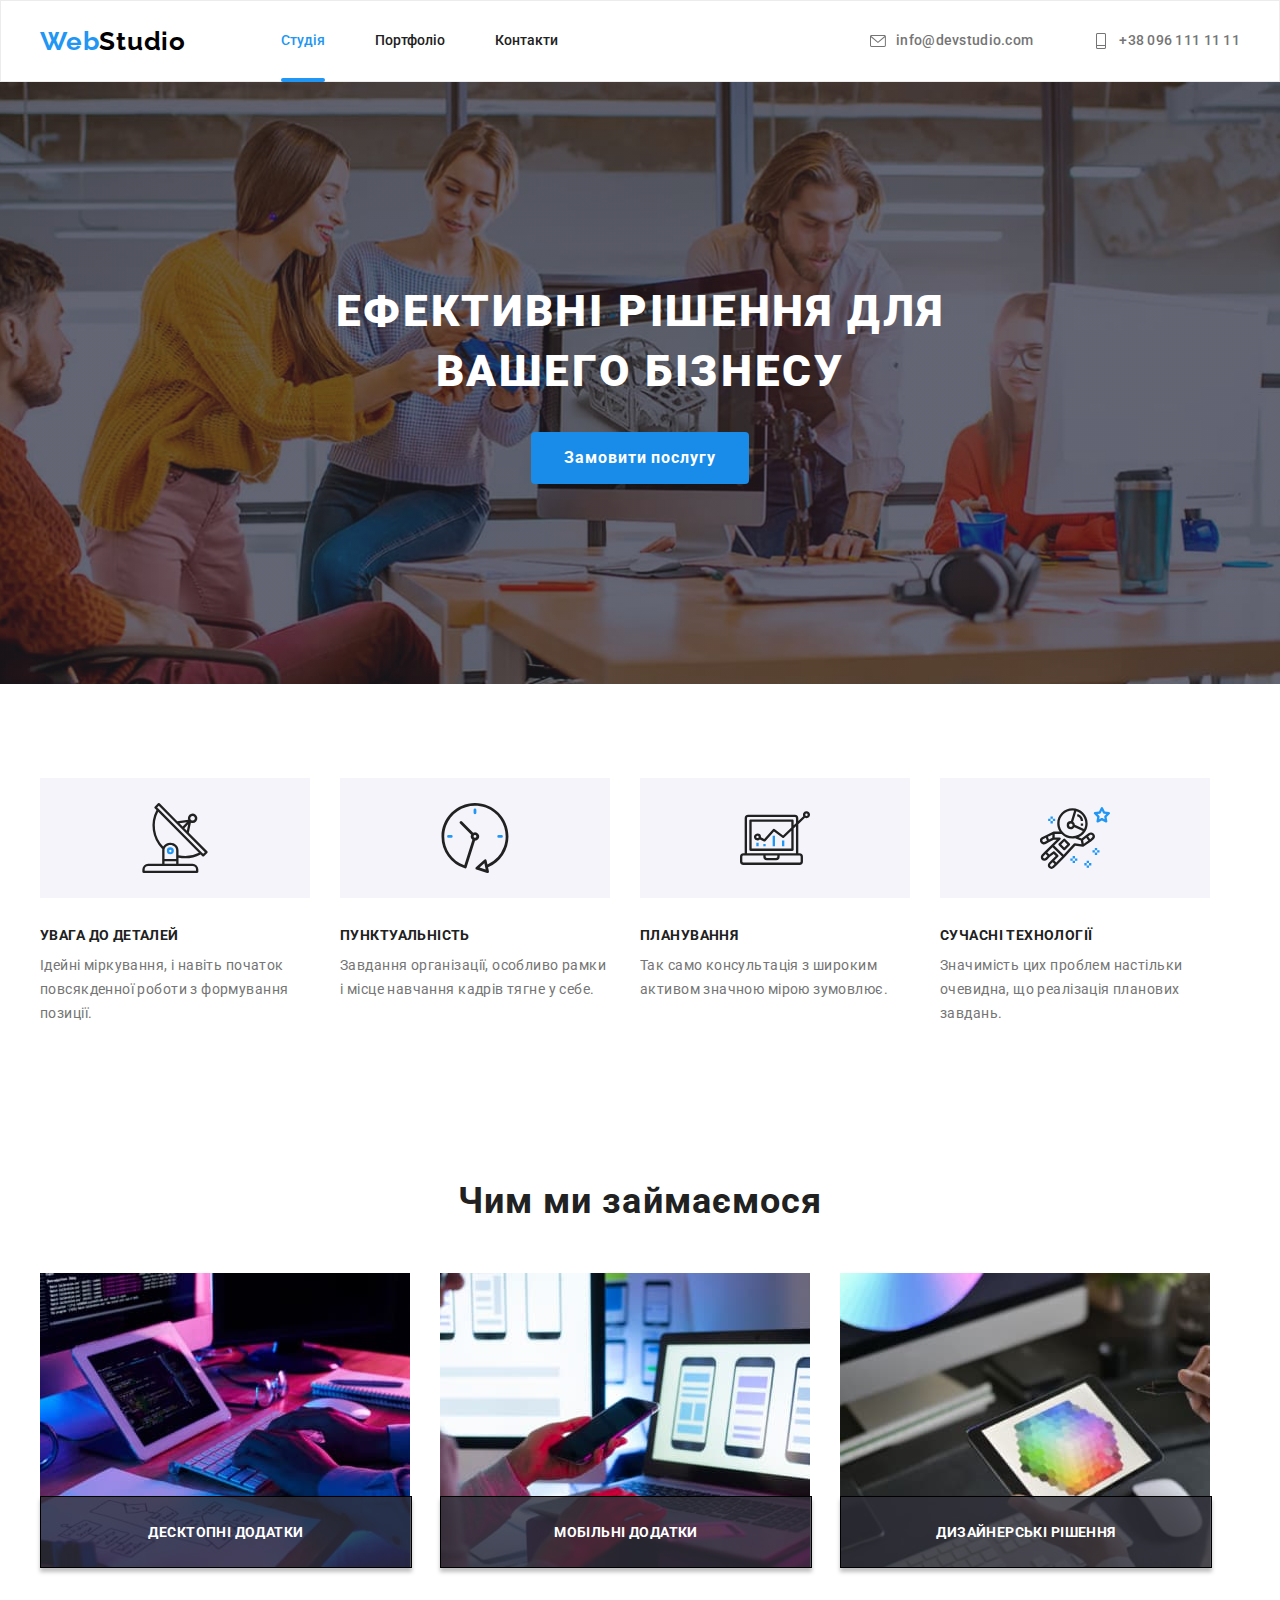
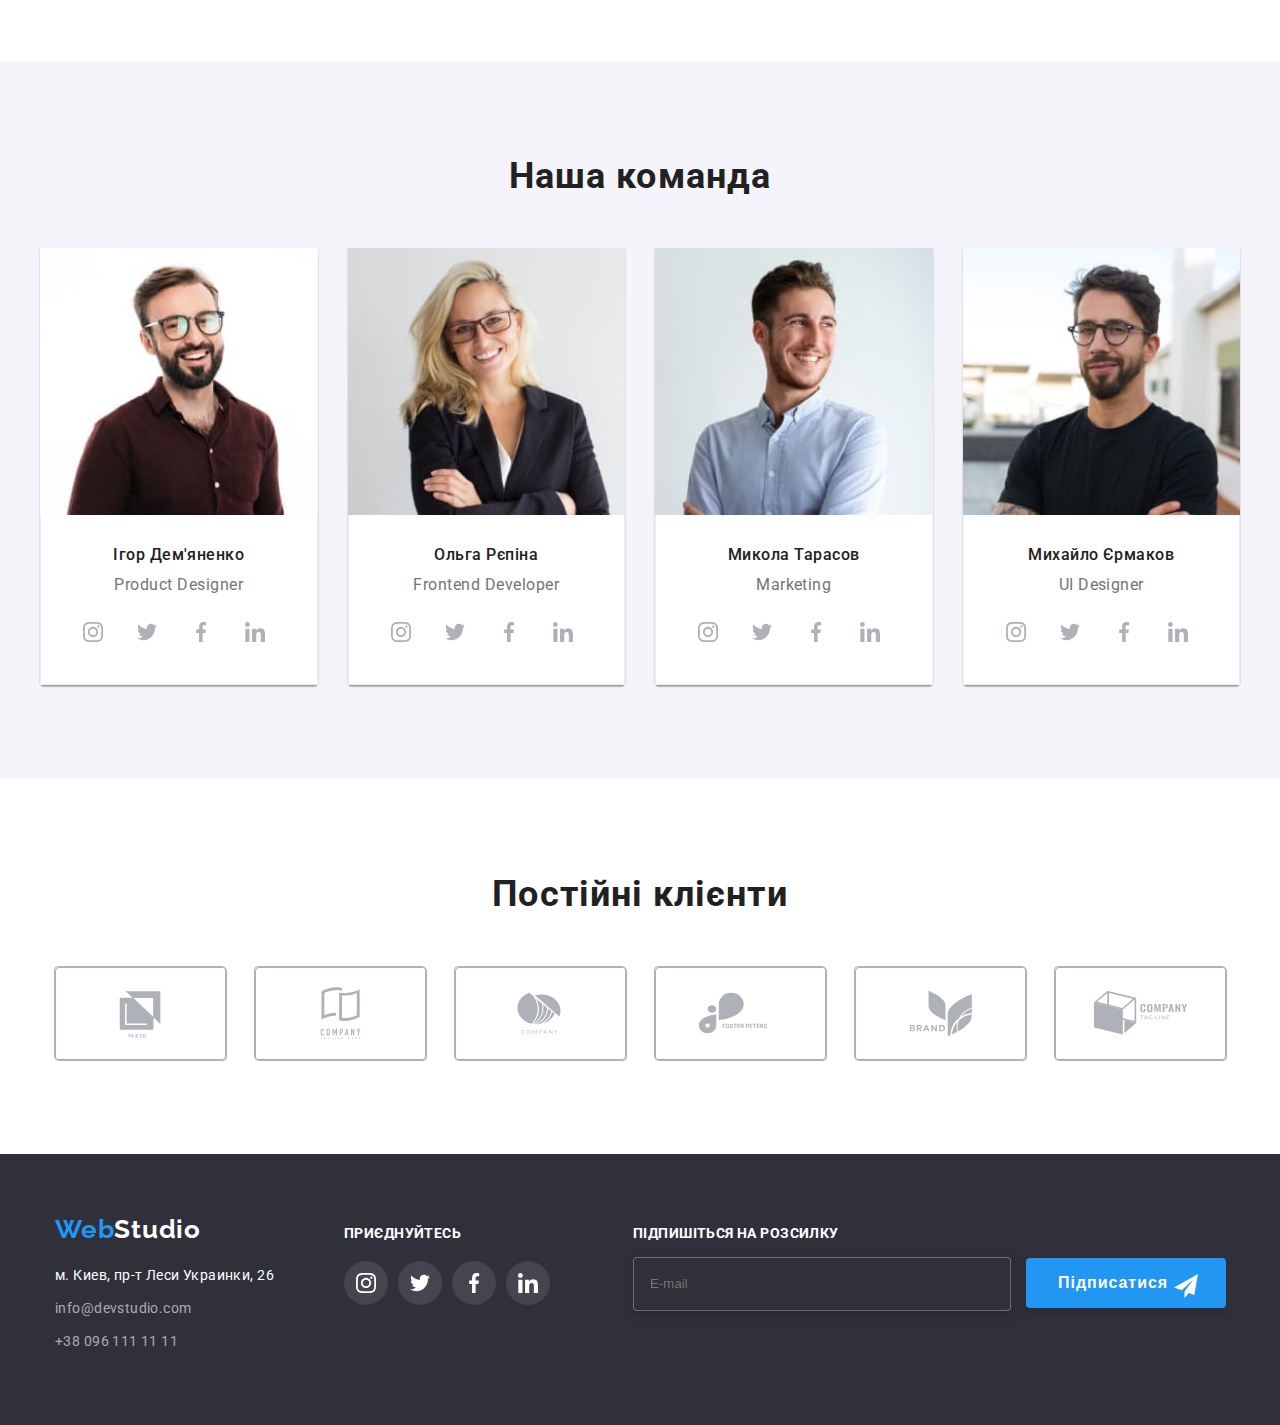
==== commit 02b32c74: "j" ====
--- a/index.html
+++ b/index.html
@@ -421,7 +421,7 @@
 <!--footer-->
     <footer class="footer">
         <div class="container">
-            <div class="balance">
+            
             <div class="footer-balance">
                 <a href="./index.html" class="logo">Web<span class="footer-logo">Studio</span></a>
             <address>
@@ -431,9 +431,9 @@
                     <li class="item"><a href="tel:+380961111111" class="footer-contact">+38 096 111 11 11</a></li>
                 </ul>
             </address>
+            
             </div>
-            </div>
-            <div class="balance">
+            
             <div class="footer-seti">
                 <h2 class="footer-title">приєднуйтесь</h2>
                 <ul class="icon-list">
@@ -466,7 +466,7 @@
                         </a>
                     </li>
                 </ul>
-            </div>
+            
             </div>
             <div class="foot-form-field">
                 <h2 class="form-title">Підпишіться на розсилку</h2>
--- a/css/main.min.css
+++ b/css/main.min.css
@@ -1 +1 @@
-body{background:#fff;color:#212121;font-family:"Roboto",sans-serif;font-style:normal;font-size:14px;line-height:1.7;text-decoration:none;margin:0}.no-scroll{overflow:hidden}h1,h2,h3,h4,h5,a{margin:0;padding:0}ul{margin:0;padding:0}img{display:block;width:100%;max-width:100%;height:auto}p{color:#757575;text-decoration:none;margin:0;padding:0;font-size:16px}a{text-decoration:none}.container{width:100%;padding-left:15px;padding-right:15px;margin-left:auto;margin-right:auto}@media screen and (min-width: 450px){.container{max-width:480px}}@media screen and (min-width: 768px){.container{max-width:768px}}@media screen and (min-width: 1200px){.container{max-width:1200px}}.section.no-padding{padding-bottom:0}.section{padding-top:94px;padding-bottom:94px}.section-title{padding-top:0;color:#212121;margin-bottom:50px;font-weight:700;font-size:28px;line-height:1.2;text-align:center;text-decoration:none;letter-spacing:.03em}@media screen and (min-width: 450px){.section-title{font-size:28px}}@media screen and (min-width: 768px){.section-title{font-size:28px}}@media screen and (min-width: 1200px){.section-title{font-size:36px}}.button{background-color:#188ce8;color:#fff;font-weight:700;font-size:16px;line-height:1.8;text-decoration:none;font-family:inherit}.button{cursor:pointer;font-family:inherit;border:1px solid rgba(0,0,0,0)}.button-primary{background-color:#188ce8;color:#fff;display:-webkit-box;display:-ms-flexbox;display:flex;border:1px solid rgba(0,0,0,0);font-family:inherit;display:inline-block;padding:10px 32px;border-radius:4px;min-width:216px;text-align:center}.button-primary{font-family:"Roboto";font-style:normal;font-weight:700;line-height:1.88;-webkit-box-align:center;-ms-flex-align:center;align-items:center;text-align:center;letter-spacing:.06em;cursor:pointer}.button-primary:focus,.button-primary:hover{background-color:#2196f3;color:#fff}@media screen and (min-width: 450px){.button-primary{font-size:16px}}@media screen and (min-width: 768px){.button-primary{font-size:16px}}@media screen and (min-width: 1200px){.button-primary{font-size:16px}}.logo{margin-top:16px;font-family:"Raleway";color:#2196f3;font-family:Raleway,sans-serif;font-size:26px;line-height:1.2;text-decoration:none}@media screen and (min-width: 450px){.logo{margin-top:16px;font-weight:700;font-size:24px;line-height:1.1666666667;letter-spacing:.03em}}@media screen and (min-width: 768px){.logo{margin-top:0px;font-weight:700;font-size:24px;line-height:1.1666666667;letter-spacing:.03em}}@media screen and (min-width: 1200px){.logo{margin-top:0px;font-weight:700;font-size:24px;line-height:1.1666666667;letter-spacing:.03em}}.heder-logo{font-family:"Raleway";color:#000}.footer-logo{color:#fff}.footer .logo{margin-left:90px;display:block;margin-bottom:20px}@media screen and (min-width: 450px){.footer .logo{margin-left:163px}}@media screen and (min-width: 1200px){.footer .logo{margin-left:15px}}.backdrop{position:fixed;top:0;left:0;width:100%;height:100%;background-color:rgba(0,0,0,.2);-webkit-transition:opacity 250ms cubic-bezier(0.4, 0, 0.2, 1),visibility 250ms cubic-bezier(0.4, 0, 0.2, 1);transition:opacity 250ms cubic-bezier(0.4, 0, 0.2, 1),visibility 250ms cubic-bezier(0.4, 0, 0.2, 1)}.backdrop.is-hidden{opacity:0;visibility:hidden;pointer-events:none}.modal{padding:40px;position:absolute;top:50%;left:50%;background-color:#fff;width:100%;height:620px;-webkit-transform:translate(-50%, -50%);transform:translate(-50%, -50%);-webkit-box-shadow:0px 1px 3px rgba(0,0,0,.12),0px 1px 1px rgba(0,0,0,.14),0px 2px 1px rgba(0,0,0,.2);box-shadow:0px 1px 3px rgba(0,0,0,.12),0px 1px 1px rgba(0,0,0,.14),0px 2px 1px rgba(0,0,0,.2);border-radius:4px}@media screen and (min-width: 450px){.modal{top:15%;left:15%;-webkit-transform:translate(-15%, -15%);transform:translate(-15%, -15%);width:450px;height:609px}}@media screen and (min-width: 768px){.modal{top:50%;left:50%;-webkit-transform:translate(-50%, -50%);transform:translate(-50%, -50%);width:450px;height:609px}}@media screen and (min-width: 1200px){.modal{width:528px;height:581px}}.icon-close{position:absolute;top:50%;left:50%;-webkit-transform:translate(-50%, -50%);transform:translate(-50%, -50%);width:18px;height:18px;-webkit-transition:opacity 250ms cubic-bezier(0.4, 0, 0.2, 1),-webkit-transform 250ms cubic-bezier(0.4, 0, 0.2, 1);transition:opacity 250ms cubic-bezier(0.4, 0, 0.2, 1),-webkit-transform 250ms cubic-bezier(0.4, 0, 0.2, 1);transition:transform 250ms cubic-bezier(0.4, 0, 0.2, 1),opacity 250ms cubic-bezier(0.4, 0, 0.2, 1);transition:transform 250ms cubic-bezier(0.4, 0, 0.2, 1),opacity 250ms cubic-bezier(0.4, 0, 0.2, 1),-webkit-transform 250ms cubic-bezier(0.4, 0, 0.2, 1);cursor:pointer;fill:#000}.icon-close:focus,.icon-close:hover{fill:#2196f3}.modal-btd{position:absolute;top:8px;right:8px;width:30px;height:30px;border:1px solid rgba(0,0,0,.1);background-color:rgba(0,0,0,0);border-radius:50%}.modal-title{margin-bottom:12px;font-style:normal;font-weight:700;font-size:20px;line-height:1.15;text-align:center;letter-spacing:.03em;color:#212121}@media screen and (min-width: 450px){.modal-title{font-size:20px;line-height:1.5}}@media screen and (min-width: 768px){.modal-title{font-size:20px;line-height:1.5}}@media screen and (min-width: 1200px){.modal-title{font-size:20px;line-height:1.15}}.form{width:100%;margin-left:auto;margin-right:auto}.form-field{position:relative;display:-webkit-box;display:-ms-flexbox;display:flex;-webkit-box-orient:vertical;-webkit-box-direction:normal;-ms-flex-direction:column;flex-direction:column;margin-bottom:10px}.form-input{padding-left:47px;width:100%;height:40px;font:inherit;border:1px solid rgba(33,33,33,.2);border-radius:4px;-webkit-transition-property:color,background-color,-webkit-box-shadow;transition-property:color,background-color,-webkit-box-shadow;transition-property:color,background-color,box-shadow;transition-property:color,background-color,box-shadow,-webkit-box-shadow;-webkit-transition-duration:250ms;transition-duration:250ms;-webkit-transition-timing-function:cubic-bezier(0.4, 0, 0.2, 1);transition-timing-function:cubic-bezier(0.4, 0, 0.2, 1)}.form-input:focus,.form-input:hover{outline:1px solid #188ce8;border:rgba(0,0,0,0)}@media screen and (min-width: 450px){.form-input{width:370px}}@media screen and (min-width: 768px){.form-input{width:370px}}@media screen and (min-width: 1200px){.form-input{width:448PX}}.icon-form{position:absolute;top:50%;left:12px;display:inline-block;width:18px;height:18px;fill:#000}.form-input:focus+.icon-form,.form-input:hover+.icon-form{fill:#188ce8}.form-field label{font-weight:400;font-size:12px;line-height:1.2;letter-spacing:.01em;color:#757575;margin-bottom:4px}.form-comment{position:relative;display:-webkit-box;display:-ms-flexbox;display:flex;-webkit-box-orient:vertical;-webkit-box-direction:normal;-ms-flex-direction:column;flex-direction:column;margin-bottom:20px}.form-comment label{font-weight:400;font-size:12px;line-height:1.2;letter-spacing:.01em;color:#757575;margin-bottom:4px}.comment{padding:8px;display:-webkit-box;display:-ms-flexbox;display:flex;-webkit-box-orient:vertical;-webkit-box-direction:normal;-ms-flex-direction:column;flex-direction:column;resize:none;border:1px solid rgba(33,33,33,.2);border-radius:4px}.comment:focus,.comment:hover{outline:1px solid #188ce8}.topic-text{display:-webkit-box;display:-ms-flexbox;display:flex;text-align:center;-webkit-box-align:center;-ms-flex-align:center;align-items:center;font-style:normal;font-weight:400;font-size:10px;line-height:1.71;letter-spacing:.03em;color:#757575;-webkit-box-pack:center;-ms-flex-pack:center;justify-content:center}@media screen and (min-width: 450px){.topic-text{font-size:12px;line-height:1.1666666667}}@media screen and (min-width: 768px){.topic-text{font-size:12px;line-height:1.1666666667}}@media screen and (min-width: 1200px){.topic-text{font-size:14px;line-height:1.71}}.condition{margin-left:3px;-webkit-text-decoration-line:underline;text-decoration-line:underline;color:#2196f3}@media screen and (min-width: 450px){.condition{margin-left:3px}}@media screen and (min-width: 768px){.condition{margin-left:3px}}@media screen and (min-width: 1200px){.condition{margin-left:10px}}.checkbox{position:absolute;width:1px;height:1px;margin:-1px;border:0;padding:0;clip:rect(0 0 0 0);overflow:hidden}.checkbox-icon{display:-webkit-box;display:-ms-flexbox;display:flex;text-align:center;-webkit-box-align:center;-ms-flex-align:center;align-items:center;margin-right:8px;content:"";display:inline-block;align-items:center;width:16px;height:15px;border:2px solid #000;border-radius:2px;cursor:pointer}.checkbox:checked+.checkbox-icon{border-color:#188ce8;background-color:#188ce8;background-size:contain;background-origin:border-box;-webkit-transition-property:color,background-color,-webkit-box-shadow;transition-property:color,background-color,-webkit-box-shadow;transition-property:color,background-color,box-shadow;transition-property:color,background-color,box-shadow,-webkit-box-shadow;-webkit-transition-duration:250ms;transition-duration:250ms;-webkit-transition-timing-function:cubic-bezier(0.4, 0, 0.2, 1);transition-timing-function:cubic-bezier(0.4, 0, 0.2, 1)}.btn-form{margin:auto;margin-top:30px;width:200px;height:50px;padding:10px 52px;font-weight:700;font-size:16px;line-height:1.88;display:-webkit-box;display:-ms-flexbox;display:flex;-webkit-box-align:center;-ms-flex-align:center;align-items:center;text-align:center;letter-spacing:.06em;color:#fff;background:#2196f3;-webkit-box-shadow:0px 4px 4px rgba(0,0,0,.15);box-shadow:0px 4px 4px rgba(0,0,0,.15);border-radius:4px;-webkit-transition-property:color,background-color,-webkit-box-shadow;transition-property:color,background-color,-webkit-box-shadow;transition-property:color,background-color,box-shadow;transition-property:color,background-color,box-shadow,-webkit-box-shadow;-webkit-transition-duration:250ms;transition-duration:250ms;-webkit-transition-timing-function:cubic-bezier(0.4, 0, 0.2, 1);transition-timing-function:cubic-bezier(0.4, 0, 0.2, 1);cursor:pointer;border:1px solid rgba(0,0,0,0)}.btn-form:hover,.btn-form:focus{background-color:#188ce8;-webkit-box-shadow:0px 4px 4px rgba(0,0,0,.15);box-shadow:0px 4px 4px rgba(0,0,0,.15)}.header{border:1px solid #ececec}@media screen and (min-width: 450px){.header{height:60px}}@media screen and (min-width: 768px){.header{height:80px}}@media screen and (min-width: 1200px){.header{height:80px}}.list{padding:0;margin:0;list-style:none}.main-nav{display:-webkit-box;display:-ms-flexbox;display:flex;-ms-flex-wrap:wrap;flex-wrap:wrap;-webkit-box-align:center;-ms-flex-align:center;align-items:center}.site-nav{font-family:"roboto";display:-webkit-box;display:-ms-flexbox;display:flex;margin-left:95px}.site-nav__item:not(:last-child){margin-right:50px}.site-nav__link{position:relative;display:none;padding-top:32px;padding-bottom:32px;color:#212121;font-weight:500;font-size:14px;line-height:1.14;text-decoration:none;-webkit-transition-property:color;transition-property:color;-webkit-transition-duration:250ms;transition-duration:250ms;-webkit-transition-timing-function:cubic-bezier(0.4, 0, 0.2, 1);transition-timing-function:cubic-bezier(0.4, 0, 0.2, 1)}.site-nav__link::after{content:"";position:absolute;left:0;bottom:-1px;display:block;width:100%;height:4px;background-color:#188ce8;opacity:0;border-radius:2px}.site-nav__link:hover,.site-nav__link:focus{color:#2196f3;border-radius:4px;text-decoration:none}@media screen and (min-width: 450px){.site-nav__link{display:none}}@media screen and (min-width: 768px){.site-nav__link{display:block}}@media screen and (min-width: 1200px){.site-nav__link{display:block}}.site-nav__link.current{color:#2196f3}.site-nav__link.current.current::after{opacity:1;background:#2196f3}.menu-open{display:block;margin-left:auto;margin-bottom:10px;width:24px;height:24px;border:1px solid rgba(0,0,0,0);background-color:rgba(0,0,0,0)}@media screen and (min-width: 768px){.menu-open{display:none}}@media screen and (min-width: 1200px){.menu-open{display:none}}.menu-open .icon-menu{position:absolute;margin-top:22px;top:0%;left:92%;width:24px;height:24px;-webkit-transition:opacity 250ms cubic-bezier(0.4, 0, 0.2, 1),-webkit-transform 250ms cubic-bezier(0.4, 0, 0.2, 1);transition:opacity 250ms cubic-bezier(0.4, 0, 0.2, 1),-webkit-transform 250ms cubic-bezier(0.4, 0, 0.2, 1);transition:transform 250ms cubic-bezier(0.4, 0, 0.2, 1),opacity 250ms cubic-bezier(0.4, 0, 0.2, 1);transition:transform 250ms cubic-bezier(0.4, 0, 0.2, 1),opacity 250ms cubic-bezier(0.4, 0, 0.2, 1),-webkit-transform 250ms cubic-bezier(0.4, 0, 0.2, 1);cursor:pointer;fill:#000}.menu-open .icon-menu:focus,.menu-open .icon-menu:hover{fill:#2196f3}.mob-menu{position:fixed;top:0;left:0;width:100%;height:796px;background-color:#fff}.mob-menu>.container{height:100%;display:-webkit-box;display:-ms-flexbox;display:flex;-webkit-box-orient:vertical;-webkit-box-direction:normal;-ms-flex-direction:column;flex-direction:column;-webkit-box-pack:justify;-ms-flex-pack:justify;justify-content:space-between;overflow:auto}@media screen and (min-width: 768px){.mob-menu{display:none}}@media screen and (min-width: 1200px){.mob-menu{display:none}}.menu-nav{margin-top:48px;margin-bottom:306px}.menu-mob__item{margin-left:40px}.menu-mob__item:not(:last-child){margin-bottom:32px}.menu-mob__link{font-style:normal;font-weight:500;font-size:40px;line-height:1.175;letter-spacing:.02em;color:#212121}.menu-mob__link:focus,.menu-mob__link:hover{color:#2196f3}.menu-contact{margin-left:40px;margin-bottom:54px}.menu-con__item{margin-bottom:32px}.menu-con-mail{font-weight:500;font-size:24px;line-height:1.1666666667;letter-spacing:.02em;color:#757575}.menu-con-tel{font-weight:500;font-size:26px;line-height:1.1764705882;letter-spacing:.02em;color:#2196f3}@media screen and (min-width: 450px){.menu-con-tel{font-size:34px}}.menu-soc{display:-webkit-box;display:-ms-flexbox;display:flex;margin-left:30px;margin-bottom:48px}.menu-soc__item:not(:last-child){border-right:1px solid rgba(33,33,33,.2)}.menu-soc__link{margin-right:10px;margin-left:10px;font-weight:500;font-size:10px;line-height:1.2222222222;letter-spacing:.02em;color:#2196f3}@media screen and (min-width: 450px){.menu-soc__link{font-size:18px}}.menu-close{display:block;margin-left:auto;margin-bottom:10px;margin-right:10px}@media screen and (min-width: 768px){.menu-close{display:none}}@media screen and (min-width: 1200px){.menu-close{display:none}}.menu-close{position:absolute;top:8px;right:8px;width:30px;height:30px;border:1px solid rgba(0,0,0,0);background-color:rgba(0,0,0,0);border-radius:50%}.menu-close .icon-close{position:absolute;top:50%;left:50%;-webkit-transform:translate(-50%, -50%);transform:translate(-50%, -50%);width:18px;height:18px;-webkit-transition:opacity 250ms cubic-bezier(0.4, 0, 0.2, 1),-webkit-transform 250ms cubic-bezier(0.4, 0, 0.2, 1);transition:opacity 250ms cubic-bezier(0.4, 0, 0.2, 1),-webkit-transform 250ms cubic-bezier(0.4, 0, 0.2, 1);transition:transform 250ms cubic-bezier(0.4, 0, 0.2, 1),opacity 250ms cubic-bezier(0.4, 0, 0.2, 1);transition:transform 250ms cubic-bezier(0.4, 0, 0.2, 1),opacity 250ms cubic-bezier(0.4, 0, 0.2, 1),-webkit-transform 250ms cubic-bezier(0.4, 0, 0.2, 1);cursor:pointer;fill:#000}.menu-close .icon-close:focus,.menu-close .icon-close:hover{fill:#2196f3}.mob-menu.is-hidden{opacity:0;visibility:hidden;pointer-events:none}.foundation{max-width:100%;height:100%;font-family:"roboto";font-style:normal;padding-top:200px;padding-bottom:200px;background-color:#757575;background-image:-webkit-gradient(linear, left top, left bottom, from(rgba(47, 48, 58, 0.4)), to(rgba(47, 48, 58, 0.4))),url(../images/hero-bg-mob.jpg);background-image:linear-gradient(rgba(47, 48, 58, 0.4), rgba(47, 48, 58, 0.4)),url(../images/hero-bg-mob.jpg);background-repeat:no-repeat;background-position:center;background-size:cover;margin:0 auto;text-align:center}@media(min-device-pixel-ratio: 2),(-webkit-min-device-pixel-ratio: 2),(min-resolution: 192dpi),(min-resolution: 2dppx){.foundation{background-image:-webkit-gradient(linear, left top, left bottom, from(rgba(47, 48, 58, 0.4)), to(rgba(47, 48, 58, 0.4))),url(../images/hero-bg-mob-2х.jpg);background-image:linear-gradient(rgba(47, 48, 58, 0.4), rgba(47, 48, 58, 0.4)),url(../images/hero-bg-mob-2х.jpg)}}@media screen and (min-width: 450px){.foundation{min-width:320px;max-width:480px;background-image:-webkit-gradient(linear, left top, left bottom, from(rgba(47, 48, 58, 0.4)), to(rgba(47, 48, 58, 0.4))),url(../images/hero-bg-tab.jpg);background-image:linear-gradient(rgba(47, 48, 58, 0.4), rgba(47, 48, 58, 0.4)),url(../images/hero-bg-tab.jpg)}}@media screen and (min-width: 450px)and (min-device-pixel-ratio: 2),screen and (min-width: 450px)and (-webkit-min-device-pixel-ratio: 2),screen and (min-width: 450px)and (min-resolution: 192dpi),screen and (min-width: 450px)and (min-resolution: 2dppx){.foundation{background-image:-webkit-gradient(linear, left top, left bottom, from(rgba(47, 48, 58, 0.4)), to(rgba(47, 48, 58, 0.4))),url(../images/hero-bg-tab-2х.jpg);background-image:linear-gradient(rgba(47, 48, 58, 0.4), rgba(47, 48, 58, 0.4)),url(../images/hero-bg-tab-2х.jpg)}}@media screen and (min-width: 768px){.foundation{max-width:768px;background-image:-webkit-gradient(linear, left top, left bottom, from(rgba(47, 48, 58, 0.4)), to(rgba(47, 48, 58, 0.4))),url(../images/hero-bg-desk.jpg);background-image:linear-gradient(rgba(47, 48, 58, 0.4), rgba(47, 48, 58, 0.4)),url(../images/hero-bg-desk.jpg)}}@media screen and (min-width: 768px)and (min-device-pixel-ratio: 2),screen and (min-width: 768px)and (-webkit-min-device-pixel-ratio: 2),screen and (min-width: 768px)and (min-resolution: 192dpi),screen and (min-width: 768px)and (min-resolution: 2dppx){.foundation{background-image:-webkit-gradient(linear, left top, left bottom, from(rgba(47, 48, 58, 0.4)), to(rgba(47, 48, 58, 0.4))),url(../images/hero-bg-desk-2x.jpg);background-image:linear-gradient(rgba(47, 48, 58, 0.4), rgba(47, 48, 58, 0.4)),url(../images/hero-bg-desk-2x.jpg)}}@media screen and (min-width: 1200px){.foundation{min-width:769px;max-width:1600px;padding-top:200px;padding-bottom:200px}}.foundation-title{display:block;width:696px;margin:0 auto;margin-top:0;margin-bottom:30px}.foundation-title{color:#fff;width:100%;font-family:"roboto";font-style:normal;font-weight:900;font-size:26px;line-height:1.4285714286;text-align:center;letter-spacing:.06em;text-transform:uppercase}@media screen and (min-width: 450px){.foundation-title{font-size:26px;text-align:center;line-height:1.62}}@media screen and (min-width: 768px){.foundation-title{width:360px;height:84px;font-size:26px;line-height:1.62}}@media screen and (min-width: 1200px){.foundation-title{width:696px;height:120px;font-size:44px;line-height:1.36}}.feature .item{width:100%}.feature{display:-webkit-box;display:-ms-flexbox;display:flex;-ms-flex-wrap:wrap;flex-wrap:wrap;gap:30px;margin-bottom:60px}.feature .list .item{width:270px;height:74px}.list-item::before{display:block;-ms-flex-wrap:wrap;flex-wrap:wrap;content:"";width:100%;height:120px;background-size:70px 70px;background-repeat:no-repeat;background-position:center;background-color:#f5f4fa;margin-bottom:30px}@media screen and (min-width: 768px){.list-item::before{-ms-flex-preferred-size:calc((100% - 30px)/2);flex-basis:calc((100% - 30px)/2)}}@media screen and (min-width: 1200px){.list-item::before{-ms-flex-preferred-size:calc((100% - 90px)/4);flex-basis:calc((100% - 90px)/4)}}.icon-antenna::before{background-image:url(../images/antenna.svg)}.icon-clock::before{background-image:url(../images/clock.svg)}.icon-diagram::before{background-image:url(../images/diagram.svg)}.icon-astronaut::before{background-image:url(../images/astronaut.svg)}.feature-title{margin-bottom:10px;Font-weight:700;font-size:14px;line-height:1.14;text-align:center;letter-spacing:.03em}@media screen and (min-width: 450px){.feature-title{text-align:center}}@media screen and (min-width: 768px){.feature-title{text-align:left}}@media screen and (min-width: 1200px){.feature-title{text-align:left}}.feature-text{font-weight:400;font-size:14px;line-height:1.71;letter-spacing:.03em}@media screen and (min-width: 450px){.feature-text{max-width:450px}}@media screen and (min-width: 768px){.feature-text{max-width:354px}}@media screen and (min-width: 1200px){.feature-text{width:270px}}.feature .list .title{color:#000;font-weight:700;font-size:14px;line-height:1.14}.feature .list .link{color:#2196f3}.services{display:none}@media screen and (min-width: 450px){.services{display:none}}@media screen and (min-width: 768px){.services{display:none;text-decoration:none}}@media screen and (min-width: 1200px){.services{display:-webkit-box;display:-ms-flexbox;display:flex}}.occupation{display:-webkit-box;display:-ms-flexbox;display:flex;position:relative;gap:30px}@media screen and (min-width: 450px){.occupation{display:none}}@media screen and (min-width: 768px){.occupation{display:none;text-decoration:none}}@media screen and (min-width: 1200px){.occupation{display:-webkit-box;display:-ms-flexbox;display:flex}}.product-actions{position:absolute;top:76%;width:370px;height:70px;background:rgba(47,48,58,.8);border:1px solid #000;-webkit-box-shadow:0px 4px 4px rgba(0,0,0,.25);box-shadow:0px 4px 4px rgba(0,0,0,.25);display:-webkit-box;display:-ms-flexbox;display:flex;-webkit-box-align:center;-ms-flex-align:center;align-items:center;-webkit-box-pack:center;-ms-flex-pack:center;justify-content:center}.box-text{font-weight:700;font-size:14px;line-height:1.1;letter-spacing:.03em;text-transform:uppercase;color:#fff}.occupation .list{width:370px;height:294px}.team{display:-webkit-box;display:-ms-flexbox;display:flex;-ms-flex-wrap:wrap;flex-wrap:wrap;gap:30px;background:#f5f4fa}.team .list .title{font-weight:700;font-size:18px;line-height:2}.team .list,.title{color:#212121}.team .item{background-color:#fff;width:100%;-webkit-box-shadow:0px 1px 3px rgba(0,0,0,.12),0px 1px 1px rgba(0,0,0,.14),0px 2px 1px rgba(0,0,0,.2);box-shadow:0px 1px 3px rgba(0,0,0,.12),0px 1px 1px rgba(0,0,0,.14),0px 2px 1px rgba(0,0,0,.2);border-radius:0px 0px 4px 4px}@media screen and (min-width: 768px){.team .item{width:calc((100% - 30px)/2)}}@media screen and (min-width: 1200px){.team .item{width:calc((100% - 90px)/4)}}.team-title{margin-top:0;margin-bottom:10px;font-weight:500;font-size:16px;line-height:1.2;text-align:center;letter-spacing:.03em}.team-text{font-weight:400;font-size:16px;line-height:1.2;text-align:center;letter-spacing:.03em;margin-bottom:16px}.team-foto{border-radius:0px}.team-heading{padding:30px;border-bottom:1px solid #eee;border-left:1px solid #eee;border-right:1px solid #eee}.icon-list{display:-webkit-box;display:-ms-flexbox;display:flex;-ms-flex-wrap:wrap;flex-wrap:wrap;list-style:none;gap:10px}@media screen and (min-width: 450px){.icon-list{margin-left:95px}}@media screen and (min-width: 768px){.icon-list{margin-left:44px}}@media screen and (min-width: 1200px){.icon-list{margin-left:0}}.team-options{content:"";width:44px;height:44px}.team-link{display:-webkit-box;display:-ms-flexbox;display:flex;-ms-flex-wrap:wrap;flex-wrap:wrap;-webkit-box-align:center;-ms-flex-align:center;align-items:center;-webkit-box-pack:center;-ms-flex-pack:center;justify-content:center;width:100%;height:100%;padding:0;border:none;color:#afb1b8;border-radius:50%;-webkit-transition-property:color,background-color;transition-property:color,background-color;-webkit-transition-duration:250ms;transition-duration:250ms;-webkit-transition-timing-function:cubic-bezier(0.4, 0, 0.2, 1);transition-timing-function:cubic-bezier(0.4, 0, 0.2, 1)}.team-link:hover,.team-link:focus{color:#fff;background-color:#188ce8}.team-icon{display:-webkit-box;display:-ms-flexbox;display:flex;-ms-flex-wrap:wrap;flex-wrap:wrap;width:20px;height:20px;fill:currentColor}.contact{font-family:"roboto";display:none;margin-left:auto;-webkit-transition-property:color;transition-property:color;-webkit-transition-duration:250ms;transition-duration:250ms;-webkit-transition-timing-function:cubic-bezier(0.4, 0, 0.2, 1);transition-timing-function:cubic-bezier(0.4, 0, 0.2, 1)}.contact:hover,.contact:focus{color:#2196f3}@media screen and (min-width: 450px){.contact{display:none}}@media screen and (min-width: 768px){.contact{display:block;padding-left:20px}}@media screen and (min-width: 1200px){.contact{display:-webkit-box;display:-ms-flexbox;display:flex}}.contact{color:#757575;font-weight:500;font-size:14px;line-height:1.14;letter-spacing:.02em}@media screen and (min-width: 768px){.contact{font-weight:500;font-size:12px;line-height:1.1666666667;letter-spacing:.02em;color:#757575}}@media screen and (min-width: 1200px){.contact{color:#757575;font-weight:500;font-size:14px;line-height:1.14;letter-spacing:.02em}}.contact__icon{width:16px;height:16px;margin-right:10px;fill:currentColor}.contact__tel{-webkit-transition-property:color;transition-property:color;-webkit-transition-duration:250ms;transition-duration:250ms;-webkit-transition-timing-function:cubic-bezier(0.4, 0, 0.2, 1);transition-timing-function:cubic-bezier(0.4, 0, 0.2, 1)}.contact__mail{-webkit-transition-property:color;transition-property:color;-webkit-transition-duration:250ms;transition-duration:250ms;-webkit-transition-timing-function:cubic-bezier(0.4, 0, 0.2, 1);transition-timing-function:cubic-bezier(0.4, 0, 0.2, 1)}.contact__mail:hover,.contact__mail:focus{fill:currentColor}@media screen and (min-width: 768px){.contact__item:not(:last-child){padding-bottom:10px}}@media screen and (min-width: 1200px){.contact__item:not(:last-child){padding:0;margin-right:40px}}.clients{display:-webkit-box;display:-ms-flexbox;display:flex;-ms-flex-wrap:wrap;flex-wrap:wrap}.clients__options{content:"";width:170px;height:92px;list-style:none;margin:0 auto;gap:30px;padding-top:15px}@media screen and (min-width: 450px){.clients__options{width:210px;height:92px}}@media screen and (min-width: 768px){.clients__options{width:226px;height:92px}}@media screen and (min-width: 1200px){.clients__options{width:170px;height:92px}}.clients__link{display:-webkit-box;display:-ms-flexbox;display:flex;-webkit-box-align:center;-ms-flex-align:center;align-items:center;-webkit-box-pack:center;-ms-flex-pack:center;justify-content:center;width:100%;height:100%;padding:0;border:none;color:#afb1b8;border:1px solid #afb1b8;border-radius:4px;-webkit-transition-property:color,border-color;transition-property:color,border-color;-webkit-transition-duration:250ms;transition-duration:250ms;-webkit-transition-timing-function:cubic-bezier(0.4, 0, 0.2, 1);transition-timing-function:cubic-bezier(0.4, 0, 0.2, 1)}.clients__link:hover,.clients__link:focus{color:#188ce8;border-color:#188ce8}.clients__icon{width:106px;height:60px;fill:currentColor}.cry{display:-webkit-box;display:-ms-flexbox;display:flex;-webkit-box-pack:center;-ms-flex-pack:center;justify-content:center;gap:8px;margin-bottom:50px}.cry-button{background-color:#f5f4fa;color:#000;padding:6px 22px;font-weight:500;font-size:16px;line-height:1.62;border:1px solid rgba(0,0,0,0);-webkit-transition-property:color,background-color,-webkit-box-shadow;transition-property:color,background-color,-webkit-box-shadow;transition-property:color,background-color,box-shadow;transition-property:color,background-color,box-shadow,-webkit-box-shadow;-webkit-transition-duration:250ms;transition-duration:250ms;-webkit-transition-timing-function:cubic-bezier(0.4, 0, 0.2, 1);transition-timing-function:cubic-bezier(0.4, 0, 0.2, 1)}.cry .list,.cry-links:hover,.cry .list,.cry-links:focus{background-color:#2196f3;color:#fff;-webkit-box-shadow:0px 3px 1px rgba(0,0,0,.1),0px 1px 2px rgba(0,0,0,.08),0px 2px 2px rgba(0,0,0,.12);box-shadow:0px 3px 1px rgba(0,0,0,.1),0px 1px 2px rgba(0,0,0,.08),0px 2px 2px rgba(0,0,0,.12)}.cry-button .cry-links{padding:6px 22px;display:inline-block;border-radius:8px;text-align:center;border-radius:4px}.portfolio-foto{position:relative;display:-webkit-box;display:-ms-flexbox;display:flex;-ms-flex-wrap:wrap;flex-wrap:wrap;gap:30px;padding-bottom:94px}.portfolio-foto .item-portfolio{width:calc((100% - 60px)/3)}.portfolio-foto .item-portfolio:hover,.portfolio-foto .item-portfolio:focus{-webkit-box-shadow:0px 1px 1px rgba(0,0,0,.12),0px 4px 4px rgba(0,0,0,.06),1px 4px 6px rgba(0,0,0,.16);box-shadow:0px 1px 1px rgba(0,0,0,.12),0px 4px 4px rgba(0,0,0,.06),1px 4px 6px rgba(0,0,0,.16)}.portfolio-foto .title{font-weight:700;font-size:18px;line-height:2}.card-heading{padding:20px 24px;border-bottom:1px solid #eee;border-left:1px solid #eee;border-right:1px solid #eee}.portfolio .list .title{font-weight:700;font-size:18px;line-height:2;text-decoration:none}.animation{display:block}.animation-card{position:relative;overflow:hidden;top:0%;left:0%;width:370px;height:294px}.text-animation{position:absolute;top:0;left:0;padding-top:63px;padding-right:24px;padding-bottom:63px;padding-left:24px;width:100%;height:100%;background:rgba(33,150,243,.9);font-size:18px;line-height:1.56;color:#fff;-webkit-transform:translateY(100%);transform:translateY(100%);opacity:1;-webkit-transition:opacity 250ms cubic-bezier(0.4, 0, 0.2, 1),-webkit-transform 250ms cubic-bezier(0.4, 0, 0.2, 1),-webkit-box-shadow 250ms cubic-bezier(0.4, 0, 0.2, 1);transition:opacity 250ms cubic-bezier(0.4, 0, 0.2, 1),-webkit-transform 250ms cubic-bezier(0.4, 0, 0.2, 1),-webkit-box-shadow 250ms cubic-bezier(0.4, 0, 0.2, 1);transition:transform 250ms cubic-bezier(0.4, 0, 0.2, 1),opacity 250ms cubic-bezier(0.4, 0, 0.2, 1),box-shadow 250ms cubic-bezier(0.4, 0, 0.2, 1);transition:transform 250ms cubic-bezier(0.4, 0, 0.2, 1),opacity 250ms cubic-bezier(0.4, 0, 0.2, 1),box-shadow 250ms cubic-bezier(0.4, 0, 0.2, 1),-webkit-transform 250ms cubic-bezier(0.4, 0, 0.2, 1),-webkit-box-shadow 250ms cubic-bezier(0.4, 0, 0.2, 1)}.portfolio-foto :hover .text-animation,.portfolio-foto :focus .text-animation{-webkit-transform:translateY(0%);transform:translateY(0%);opacity:1}.footer{padding-top:60px;padding-bottom:60px;background-color:#2f303a}.footer-list{margin-bottom:60px}@media screen and (min-width: 1200px){.footer-list{margin:0px}}.footer-list .item{margin-left:45px;font-family:"Roboto";font-style:normal;list-style:none;text-align:center;margin-bottom:9px}@media screen and (min-width: 450px){.footer-list .item{margin-left:124px;font-family:"Roboto";font-style:normal;list-style:none;text-align:center;margin-bottom:9px}}@media screen and (min-width: 768px){.footer-list .item{font-family:"Roboto";font-style:normal;list-style:none;text-align:center;margin-bottom:9px}}@media screen and (min-width: 1200px){.footer-list .item{margin-left:15px;font-family:"Roboto";font-style:normal;text-align:left;list-style:none;margin-bottom:9px}}.footer-contact{color:rgba(255,255,255,.6);font-style:normal;font-weight:400;font-size:14px;line-height:1.7;letter-spacing:.03em}.footer-adress{font-style:normal;font-weight:400;font-size:14px;line-height:1.71;letter-spacing:.03em;color:#fff}.footer-title{margin-left:40px;font-weight:700;font-size:14px;line-height:1.1;letter-spacing:.03em;text-transform:uppercase;color:#fff;margin-bottom:20px}@media screen and (min-width: 450px){.footer-title{margin-left:120px}}@media screen and (min-width: 1200px){.footer-title{margin-left:0px}}.footer .container{-webkit-box-align:baseline;-ms-flex-align:baseline;align-items:baseline;display:-webkit-box;display:-ms-flexbox;display:flex;-ms-flex-wrap:wrap;flex-wrap:wrap}.footer-options{content:"";width:44px;height:44px}.footer .icon-list{display:-webkit-box;display:-ms-flexbox;display:flex;-webkit-box-align:center;-ms-flex-align:center;align-items:center}@media screen and (min-width: 450px){.footer .icon-list{margin-left:75px}}@media screen and (min-width: 768px){.footer .icon-list{margin-top:10px}}@media screen and (min-width: 1200px){.footer .icon-list{margin-top:10px;margin-left:0px}}.footer-seti{margin-bottom:60px;margin-left:50px}@media screen and (min-width: 1200px){.footer-seti{margin-left:70px}}.footer-link{margin:0;display:-webkit-box;display:-ms-flexbox;display:flex;-webkit-box-align:center;-ms-flex-align:center;align-items:center;-webkit-box-pack:center;-ms-flex-pack:center;justify-content:center;width:100%;height:100%;padding:0;border:none;color:#fff;border-radius:50%;background-color:rgba(255,255,255,.1);-webkit-transition-property:background-color;transition-property:background-color;-webkit-transition-duration:250ms;transition-duration:250ms;-webkit-transition-timing-function:cubic-bezier(0.4, 0, 0.2, 1);transition-timing-function:cubic-bezier(0.4, 0, 0.2, 1)}.footer-link:hover,.footer-link:focus{color:#fff;background-color:#188ce8}.footer-icon{width:20px;height:20px;fill:currentColor}.foot-form-field{margin:0;padding:0;position:relative;display:-webkit-box;display:-ms-flexbox;display:flex;-webkit-box-orient:vertical;-webkit-box-direction:normal;-ms-flex-direction:column;flex-direction:column}.form-title{margin-bottom:20px;margin-left:50px;font-weight:700;font-size:14px;line-height:1.2;letter-spacing:.03em;text-transform:uppercase;color:#fff}@media screen and (min-width: 450px){.form-title{margin-left:127px}}@media screen and (min-width: 768px){.form-title{margin-left:281px}}@media screen and (min-width: 1200px){.form-title{margin-top:0;margin-left:83px;margin-bottom:-5px}}.foot-form-input{padding-left:16px;width:100%;height:50px;background-color:#2f303a;border:1px solid rgba(255,255,255,.3);-webkit-filter:drop-shadow(0px 4px 4px rgba(0, 0, 0, 0.15));filter:drop-shadow(0px 4px 4px rgba(0, 0, 0, 0.15));border-radius:4px}@media screen and (min-width: 450px){.foot-form-input{margin-top:20px;margin-left:5px;width:100%;height:50px}}@media screen and (min-width: 768px){.foot-form-input{margin-left:159px;width:450px;height:50px}}@media screen and (min-width: 1200px){.foot-form-input{margin-left:83px;width:358px;height:50px}}.foot-btn{margin-top:20px;margin-left:50px;background:#2196f3;-webkit-box-shadow:0px 4px 4px rgba(0,0,0,.15);box-shadow:0px 4px 4px rgba(0,0,0,.15);border-radius:4px;border:1px solid rgba(0,0,0,0);width:200px;height:50px;cursor:pointer}.foot-btn:focus,.foot-btn:hover{background-color:#188ce8;-webkit-box-shadow:0px 4px 4px rgba(0,0,0,.15);box-shadow:0px 4px 4px rgba(0,0,0,.15)}@media screen and (min-width: 450px){.foot-btn{margin-top:20px;margin-left:140px}}@media screen and (min-width: 768px){.foot-btn{margin-top:20px;margin-left:281px}}@media screen and (min-width: 1200px){.foot-btn{margin-left:12px}}.foot-btn .text{padding-left:25px;font-weight:700;font-size:16px;line-height:1.88;display:-webkit-box;display:-ms-flexbox;display:flex;-webkit-box-align:center;-ms-flex-align:center;align-items:center;text-align:center;letter-spacing:.06em;color:#fff}.icon-foot{right:25%;bottom:7%;position:absolute}@media screen and (min-width: 450px){.icon-foot{right:31%;bottom:7%}}@media screen and (min-width: 768px){.icon-foot{right:37%;bottom:7%}}@media screen and (min-width: 1200px){.icon-foot{right:28px;bottom:15%}}.balance{-ms-flex-pack:distribute;justify-content:space-around}.cry{display:-webkit-box;display:-ms-flexbox;display:flex;-webkit-box-pack:center;-ms-flex-pack:center;justify-content:center;gap:8px;margin-bottom:50px}.cry-button{background-color:#f5f4fa;color:#000;padding:6px 22px;font-weight:500;font-size:16px;line-height:1.62;border:1px solid rgba(0,0,0,0);-webkit-transition-property:color,background-color,-webkit-box-shadow;transition-property:color,background-color,-webkit-box-shadow;transition-property:color,background-color,box-shadow;transition-property:color,background-color,box-shadow,-webkit-box-shadow;-webkit-transition-duration:250ms;transition-duration:250ms;-webkit-transition-timing-function:cubic-bezier(0.4, 0, 0.2, 1);transition-timing-function:cubic-bezier(0.4, 0, 0.2, 1)}.cry .list,.cry-links:hover,.cry .list,.cry-links:focus{background-color:#2196f3;color:#fff;-webkit-box-shadow:0px 3px 1px rgba(0,0,0,.1),0px 1px 2px rgba(0,0,0,.08),0px 2px 2px rgba(0,0,0,.12);box-shadow:0px 3px 1px rgba(0,0,0,.1),0px 1px 2px rgba(0,0,0,.08),0px 2px 2px rgba(0,0,0,.12)}.cry-button .cry-links{padding:6px 22px;display:inline-block;border-radius:8px;text-align:center;border-radius:4px}.visually-hidden{position:absolute;white-space:nowrap;width:1px;height:1px;overflow:hidden;border:0;padding:0;clip:rect(0 0 0 0);-webkit-clip-path:inset(50%);clip-path:inset(50%);margin:-1px}/*# sourceMappingURL=main.min.css.map */+body{background:#fff;color:#212121;font-family:"Roboto",sans-serif;font-style:normal;font-size:14px;line-height:1.7;text-decoration:none;margin:0}.no-scroll{overflow:hidden}h1,h2,h3,h4,h5,a{margin:0;padding:0}ul{margin:0;padding:0}img{display:block;width:100%;max-width:100%;height:auto}p{color:#757575;text-decoration:none;margin:0;padding:0;font-size:16px}a{text-decoration:none}.container{width:100%;padding-left:15px;padding-right:15px;margin-left:auto;margin-right:auto}@media screen and (min-width: 450px){.container{max-width:480px}}@media screen and (min-width: 768px){.container{max-width:768px}}@media screen and (min-width: 1200px){.container{max-width:1200px}}.section.no-padding{padding-bottom:0}.section{padding-top:94px;padding-bottom:94px}.section-title{padding-top:0;color:#212121;margin-bottom:50px;font-weight:700;font-size:28px;line-height:1.2;text-align:center;text-decoration:none;letter-spacing:.03em}@media screen and (min-width: 450px){.section-title{font-size:28px}}@media screen and (min-width: 768px){.section-title{font-size:28px}}@media screen and (min-width: 1200px){.section-title{font-size:36px}}.button{background-color:#188ce8;color:#fff;font-weight:700;font-size:16px;line-height:1.8;text-decoration:none;font-family:inherit}.button{cursor:pointer;font-family:inherit;border:1px solid rgba(0,0,0,0)}.button-primary{background-color:#188ce8;color:#fff;display:-webkit-box;display:-ms-flexbox;display:flex;border:1px solid rgba(0,0,0,0);font-family:inherit;display:inline-block;padding:10px 32px;border-radius:4px;min-width:216px;text-align:center}.button-primary{font-family:"Roboto";font-style:normal;font-weight:700;line-height:1.88;-webkit-box-align:center;-ms-flex-align:center;align-items:center;text-align:center;letter-spacing:.06em;cursor:pointer}.button-primary:focus,.button-primary:hover{background-color:#2196f3;color:#fff}@media screen and (min-width: 450px){.button-primary{font-size:16px}}@media screen and (min-width: 768px){.button-primary{font-size:16px}}@media screen and (min-width: 1200px){.button-primary{font-size:16px}}.logo{margin-top:16px;font-family:"Raleway";color:#2196f3;font-family:Raleway,sans-serif;font-size:20px;line-height:1.2;text-decoration:none}@media screen and (min-width: 450px){.logo{margin-top:16px;font-weight:700;font-size:24px;line-height:1.1666666667;letter-spacing:.03em}}@media screen and (min-width: 768px){.logo{margin-top:26px;font-weight:700;font-size:24px;line-height:1.1666666667;letter-spacing:.03em}}@media screen and (min-width: 1200px){.logo{margin-top:0px;font-weight:700;font-size:26px;line-height:1.1666666667;letter-spacing:.03em}}.heder-logo{font-family:"Raleway";color:#000}.footer-logo{color:#fff}.footer .logo{margin-left:100px;display:block;margin-bottom:20px}@media screen and (min-width: 450px){.footer .logo{margin-left:163px}}@media screen and (min-width: 1200px){.footer .logo{margin-left:15px}}.backdrop{position:fixed;top:0;left:0;width:100%;height:100%;background-color:rgba(0,0,0,.2);-webkit-transition:opacity 250ms cubic-bezier(0.4, 0, 0.2, 1),visibility 250ms cubic-bezier(0.4, 0, 0.2, 1);transition:opacity 250ms cubic-bezier(0.4, 0, 0.2, 1),visibility 250ms cubic-bezier(0.4, 0, 0.2, 1)}.backdrop.is-hidden{opacity:0;visibility:hidden;pointer-events:none}.modal{padding:40px;position:absolute;top:50%;left:50%;background-color:#fff;width:100%;height:620px;-webkit-transform:translate(-50%, -50%);transform:translate(-50%, -50%);-webkit-box-shadow:0px 1px 3px rgba(0,0,0,.12),0px 1px 1px rgba(0,0,0,.14),0px 2px 1px rgba(0,0,0,.2);box-shadow:0px 1px 3px rgba(0,0,0,.12),0px 1px 1px rgba(0,0,0,.14),0px 2px 1px rgba(0,0,0,.2);border-radius:4px}@media screen and (min-width: 450px){.modal{top:30px;left:15%;-webkit-transform:translate(-15%);transform:translate(-15%);width:450px;height:609px}}@media screen and (min-width: 768px){.modal{top:50%;left:50%;-webkit-transform:translate(-50%, -50%);transform:translate(-50%, -50%);width:450px;height:609px}}@media screen and (min-width: 1200px){.modal{width:528px;height:581px}}.icon-close{position:absolute;top:50%;left:50%;-webkit-transform:translate(-50%, -50%);transform:translate(-50%, -50%);width:18px;height:18px;-webkit-transition:opacity 250ms cubic-bezier(0.4, 0, 0.2, 1),-webkit-transform 250ms cubic-bezier(0.4, 0, 0.2, 1);transition:opacity 250ms cubic-bezier(0.4, 0, 0.2, 1),-webkit-transform 250ms cubic-bezier(0.4, 0, 0.2, 1);transition:transform 250ms cubic-bezier(0.4, 0, 0.2, 1),opacity 250ms cubic-bezier(0.4, 0, 0.2, 1);transition:transform 250ms cubic-bezier(0.4, 0, 0.2, 1),opacity 250ms cubic-bezier(0.4, 0, 0.2, 1),-webkit-transform 250ms cubic-bezier(0.4, 0, 0.2, 1);cursor:pointer;fill:#000}.icon-close:focus,.icon-close:hover{fill:#2196f3}.modal-btd{position:absolute;top:8px;right:8px;width:30px;height:30px;border:1px solid rgba(0,0,0,.1);background-color:rgba(0,0,0,0);border-radius:50%}.modal-title{margin-bottom:12px;font-style:normal;font-weight:700;font-size:20px;line-height:1.15;text-align:center;letter-spacing:.03em;color:#212121}@media screen and (min-width: 450px){.modal-title{font-size:20px;line-height:1.5}}@media screen and (min-width: 768px){.modal-title{font-size:20px;line-height:1.5}}@media screen and (min-width: 1200px){.modal-title{font-size:20px;line-height:1.15}}.form{width:100%;margin-left:auto;margin-right:auto}.form-field{position:relative;display:-webkit-box;display:-ms-flexbox;display:flex;-webkit-box-orient:vertical;-webkit-box-direction:normal;-ms-flex-direction:column;flex-direction:column;margin-bottom:10px}.form-input{padding-left:47px;width:100%;height:40px;font:inherit;border:1px solid rgba(33,33,33,.2);border-radius:4px;-webkit-transition-property:color,background-color,-webkit-box-shadow;transition-property:color,background-color,-webkit-box-shadow;transition-property:color,background-color,box-shadow;transition-property:color,background-color,box-shadow,-webkit-box-shadow;-webkit-transition-duration:250ms;transition-duration:250ms;-webkit-transition-timing-function:cubic-bezier(0.4, 0, 0.2, 1);transition-timing-function:cubic-bezier(0.4, 0, 0.2, 1)}.form-input:focus,.form-input:hover{outline:1px solid #188ce8;border:rgba(0,0,0,0)}@media screen and (min-width: 450px){.form-input{width:370px}}@media screen and (min-width: 768px){.form-input{width:370px}}@media screen and (min-width: 1200px){.form-input{width:448PX}}.icon-form{position:absolute;top:50%;left:12px;display:inline-block;width:18px;height:18px;fill:#000}.form-input:focus+.icon-form,.form-input:hover+.icon-form{fill:#188ce8}.form-field label{font-weight:400;font-size:12px;line-height:1.2;letter-spacing:.01em;color:#757575;margin-bottom:4px}.form-comment{position:relative;display:-webkit-box;display:-ms-flexbox;display:flex;-webkit-box-orient:vertical;-webkit-box-direction:normal;-ms-flex-direction:column;flex-direction:column;margin-bottom:20px}.form-comment label{font-weight:400;font-size:12px;line-height:1.2;letter-spacing:.01em;color:#757575;margin-bottom:4px}.comment{padding:8px;display:-webkit-box;display:-ms-flexbox;display:flex;-webkit-box-orient:vertical;-webkit-box-direction:normal;-ms-flex-direction:column;flex-direction:column;resize:none;border:1px solid rgba(33,33,33,.2);border-radius:4px}.comment:focus,.comment:hover{outline:1px solid #188ce8}.topic-text{display:-webkit-box;display:-ms-flexbox;display:flex;text-align:center;-webkit-box-align:center;-ms-flex-align:center;align-items:center;font-style:normal;font-weight:400;font-size:10px;line-height:1.71;letter-spacing:.03em;color:#757575;-webkit-box-pack:center;-ms-flex-pack:center;justify-content:center}@media screen and (min-width: 450px){.topic-text{font-size:12px;line-height:1.1666666667}}@media screen and (min-width: 768px){.topic-text{font-size:12px;line-height:1.1666666667}}@media screen and (min-width: 1200px){.topic-text{font-size:14px;line-height:1.71}}.condition{margin-left:3px;-webkit-text-decoration-line:underline;text-decoration-line:underline;color:#2196f3}@media screen and (min-width: 450px){.condition{margin-left:3px}}@media screen and (min-width: 768px){.condition{margin-left:3px}}@media screen and (min-width: 1200px){.condition{margin-left:10px}}.checkbox{position:absolute;width:1px;height:1px;margin:-1px;border:0;padding:0;clip:rect(0 0 0 0);overflow:hidden}.checkbox-icon{display:-webkit-box;display:-ms-flexbox;display:flex;text-align:center;-webkit-box-align:center;-ms-flex-align:center;align-items:center;margin-right:8px;content:"";display:inline-block;align-items:center;width:16px;height:15px;border:2px solid #000;border-radius:2px;cursor:pointer}.checkbox:checked+.checkbox-icon{border-color:#188ce8;background-color:#188ce8;background-size:contain;background-origin:border-box;-webkit-transition-property:color,background-color,-webkit-box-shadow;transition-property:color,background-color,-webkit-box-shadow;transition-property:color,background-color,box-shadow;transition-property:color,background-color,box-shadow,-webkit-box-shadow;-webkit-transition-duration:250ms;transition-duration:250ms;-webkit-transition-timing-function:cubic-bezier(0.4, 0, 0.2, 1);transition-timing-function:cubic-bezier(0.4, 0, 0.2, 1)}.btn-form{margin:auto;margin-top:30px;width:200px;height:50px;padding:10px 52px;font-weight:700;font-size:16px;line-height:1.88;display:-webkit-box;display:-ms-flexbox;display:flex;-webkit-box-align:center;-ms-flex-align:center;align-items:center;text-align:center;letter-spacing:.06em;color:#fff;background:#2196f3;-webkit-box-shadow:0px 4px 4px rgba(0,0,0,.15);box-shadow:0px 4px 4px rgba(0,0,0,.15);border-radius:4px;-webkit-transition-property:color,background-color,-webkit-box-shadow;transition-property:color,background-color,-webkit-box-shadow;transition-property:color,background-color,box-shadow;transition-property:color,background-color,box-shadow,-webkit-box-shadow;-webkit-transition-duration:250ms;transition-duration:250ms;-webkit-transition-timing-function:cubic-bezier(0.4, 0, 0.2, 1);transition-timing-function:cubic-bezier(0.4, 0, 0.2, 1);cursor:pointer;border:1px solid rgba(0,0,0,0)}.btn-form:hover,.btn-form:focus{background-color:#188ce8;-webkit-box-shadow:0px 4px 4px rgba(0,0,0,.15);box-shadow:0px 4px 4px rgba(0,0,0,.15)}@media screen and (min-width: 450px){.header{height:60px}}@media screen and (min-width: 768px){.header{height:80px;border:1px solid #ececec}}@media screen and (min-width: 1200px){.header{border:1px solid #ececec;height:80px}}.list{padding:0;margin:0;list-style:none}.main-nav{display:-webkit-box;display:-ms-flexbox;display:flex;-ms-flex-wrap:wrap;flex-wrap:wrap;-webkit-box-align:center;-ms-flex-align:center;align-items:center}.site-nav{font-family:"roboto";display:-webkit-box;display:-ms-flexbox;display:flex;margin-left:95px}.site-nav__item:not(:last-child){margin-right:50px}.site-nav__link{position:relative;display:none;padding-top:32px;padding-bottom:32px;color:#212121;font-weight:500;font-size:14px;line-height:1.14;text-decoration:none;-webkit-transition-property:color;transition-property:color;-webkit-transition-duration:250ms;transition-duration:250ms;-webkit-transition-timing-function:cubic-bezier(0.4, 0, 0.2, 1);transition-timing-function:cubic-bezier(0.4, 0, 0.2, 1)}.site-nav__link::after{content:"";position:absolute;left:0;bottom:-1px;display:block;width:100%;height:4px;background-color:#188ce8;opacity:0;border-radius:2px}.site-nav__link:hover,.site-nav__link:focus{color:#2196f3;border-radius:4px;text-decoration:none}@media screen and (min-width: 450px){.site-nav__link{display:none}}@media screen and (min-width: 768px){.site-nav__link{display:block}}@media screen and (min-width: 1200px){.site-nav__link{display:block}}.site-nav__link.current{color:#2196f3}.site-nav__link.current.current::after{opacity:1;background:#2196f3}.menu-open{display:block;margin-left:auto;margin-bottom:10px;width:24px;height:24px;border:1px solid rgba(0,0,0,0);background-color:rgba(0,0,0,0)}@media screen and (min-width: 768px){.menu-open{display:none}}@media screen and (min-width: 1200px){.menu-open{display:none}}.menu-open .icon-menu{position:absolute;margin-top:22px;top:0%;left:87%;width:24px;height:24px;-webkit-transition:opacity 250ms cubic-bezier(0.4, 0, 0.2, 1),-webkit-transform 250ms cubic-bezier(0.4, 0, 0.2, 1);transition:opacity 250ms cubic-bezier(0.4, 0, 0.2, 1),-webkit-transform 250ms cubic-bezier(0.4, 0, 0.2, 1);transition:transform 250ms cubic-bezier(0.4, 0, 0.2, 1),opacity 250ms cubic-bezier(0.4, 0, 0.2, 1);transition:transform 250ms cubic-bezier(0.4, 0, 0.2, 1),opacity 250ms cubic-bezier(0.4, 0, 0.2, 1),-webkit-transform 250ms cubic-bezier(0.4, 0, 0.2, 1);cursor:pointer;fill:#000}.menu-open .icon-menu:focus,.menu-open .icon-menu:hover{fill:#2196f3}@media screen and (min-width: 450px){.menu-open .icon-menu{top:0%;left:92%}}.mob-menu{position:fixed;top:0;left:0;width:100%;height:100%;background-color:#fff}.mob-menu>.container{height:100%;display:-webkit-box;display:-ms-flexbox;display:flex;-webkit-box-orient:vertical;-webkit-box-direction:normal;-ms-flex-direction:column;flex-direction:column;-webkit-box-pack:justify;-ms-flex-pack:justify;justify-content:space-between;overflow:auto}@media screen and (min-width: 450px){.mob-menu{height:796px}}@media screen and (min-width: 768px){.mob-menu{display:none}}@media screen and (min-width: 1200px){.mob-menu{display:none}}.menu-nav{margin-top:48px;margin-bottom:auto}.menu-mob__item{margin-left:40px}.menu-mob__item:not(:last-child){margin-bottom:32px}.menu-mob__link{font-style:normal;font-weight:500;font-size:40px;line-height:1.175;letter-spacing:.02em;color:#212121}.menu-mob__link:focus,.menu-mob__link:hover{color:#2196f3}.menu-contact{margin-left:40px;margin-bottom:54px}.menu-con__item{margin-bottom:32px}.menu-con-mail{font-weight:500;font-size:24px;line-height:1.1666666667;letter-spacing:.02em;color:#757575}.menu-con-tel{font-weight:500;font-size:26px;line-height:1.1764705882;letter-spacing:.02em;color:#2196f3}@media screen and (min-width: 450px){.menu-con-tel{font-size:34px}}.menu-soc{display:-webkit-box;display:-ms-flexbox;display:flex;margin-left:30px;margin-bottom:48px}.menu-soc__item:not(:last-child){border-right:1px solid rgba(33,33,33,.2)}.menu-soc__link{margin-right:10px;margin-left:10px;font-weight:500;font-size:10px;line-height:1.2222222222;letter-spacing:.02em;color:#2196f3}@media screen and (min-width: 450px){.menu-soc__link{font-size:18px}}.menu-close{display:block;margin-left:auto;margin-bottom:10px;margin-right:10px}@media screen and (min-width: 768px){.menu-close{display:none}}@media screen and (min-width: 1200px){.menu-close{display:none}}.menu-close{position:absolute;top:8px;right:8px;width:30px;height:30px;border:1px solid rgba(0,0,0,0);background-color:rgba(0,0,0,0);border-radius:50%}.menu-close .icon-close{position:absolute;top:50%;left:50%;-webkit-transform:translate(-50%, -50%);transform:translate(-50%, -50%);width:18px;height:18px;-webkit-transition:opacity 250ms cubic-bezier(0.4, 0, 0.2, 1),-webkit-transform 250ms cubic-bezier(0.4, 0, 0.2, 1);transition:opacity 250ms cubic-bezier(0.4, 0, 0.2, 1),-webkit-transform 250ms cubic-bezier(0.4, 0, 0.2, 1);transition:transform 250ms cubic-bezier(0.4, 0, 0.2, 1),opacity 250ms cubic-bezier(0.4, 0, 0.2, 1);transition:transform 250ms cubic-bezier(0.4, 0, 0.2, 1),opacity 250ms cubic-bezier(0.4, 0, 0.2, 1),-webkit-transform 250ms cubic-bezier(0.4, 0, 0.2, 1);cursor:pointer;fill:#000}.menu-close .icon-close:focus,.menu-close .icon-close:hover{fill:#2196f3}.mob-menu.is-hidden{opacity:0;visibility:hidden;pointer-events:none}.foundation{display:-webkit-box;display:-ms-flexbox;display:flex;-webkit-box-align:center;-ms-flex-align:center;align-items:center;-webkit-box-pack:center;-ms-flex-pack:center;justify-content:center;text-align:center;padding-top:118px;padding-bottom:118px;text-align:center;max-width:100vw;height:auto;background-color:#757575;margin-right:auto;margin-left:auto;margin-top:0;margin-bottom:0;background-image:-webkit-gradient(linear, left top, left bottom, from(rgba(47, 48, 58, 0.4)), to(rgba(47, 48, 58, 0.4))),url("../images/hero-bg-mob.jpg");background-image:linear-gradient(rgba(47, 48, 58, 0.4), rgba(47, 48, 58, 0.4)),url("../images/hero-bg-mob.jpg");background-size:cover;background-repeat:no-repeat;background-position:center}@media(min-device-pixel-ratio: 2),(-webkit-min-device-pixel-ratio: 2),(min-resolution: 192dpi),(min-resolution: 2dppx){.foundation{background-image:-webkit-gradient(linear, left top, right top, from(rgba(47, 48, 58, 0.4)), to(rgba(47, 48, 58, 0.4))),url("../images/hero-bg-mob-2x.jpg");background-image:linear-gradient(to right, rgba(47, 48, 58, 0.4), rgba(47, 48, 58, 0.4)),url("../images/hero-bg-mob-2x.jpg")}}@media(min-width: 481px){.foundation{padding-top:118px;padding-bottom:118px;background-image:-webkit-gradient(linear, left top, right top, from(rgba(47, 48, 58, 0.4)), to(rgba(47, 48, 58, 0.4))),url("../images/hero-bg-tab.jpg");background-image:linear-gradient(to right, rgba(47, 48, 58, 0.4), rgba(47, 48, 58, 0.4)),url("../images/hero-bg-tab.jpg")}}@media(min-width: 481px)and (min-device-pixel-ratio: 2),(min-width: 481px)and (-webkit-min-device-pixel-ratio: 2),(min-width: 481px)and (min-resolution: 192dpi),(min-width: 481px)and (min-resolution: 2dppx){.foundation{background-image:-webkit-gradient(linear, left top, right top, from(rgba(47, 48, 58, 0.4)), to(rgba(47, 48, 58, 0.4))),url("../images/hero-bg-tab-2x.jpg");background-image:linear-gradient(to right, rgba(47, 48, 58, 0.4), rgba(47, 48, 58, 0.4)),url("../images/hero-bg-tab-2x.jpg")}}@media(min-width: 1199px){.foundation{padding-top:200px;padding-bottom:200px;max-width:1600px;background-image:-webkit-gradient(linear, left top, right top, from(rgba(47, 48, 58, 0.4)), to(rgba(47, 48, 58, 0.4))),url("../images/hero-bg-desk.jpg");background-image:linear-gradient(to right, rgba(47, 48, 58, 0.4), rgba(47, 48, 58, 0.4)),url("../images/hero-bg-desk.jpg")}}@media(min-width: 1199px)and (min-device-pixel-ratio: 2),(min-width: 1199px)and (-webkit-min-device-pixel-ratio: 2),(min-width: 1199px)and (min-resolution: 192dpi),(min-width: 1199px)and (min-resolution: 2dppx){.foundation{background-image:-webkit-gradient(linear, left top, right top, from(rgba(47, 48, 58, 0.4)), to(rgba(47, 48, 58, 0.4))),url("../images/hero-bg-desk-2x.jpg");background-image:linear-gradient(to right, rgba(47, 48, 58, 0.4), rgba(47, 48, 58, 0.4)),url("../images/hero-bg-desk-2x.jpg")}}.foundation-title{display:block;width:696px;margin:0 auto;margin-top:0;margin-bottom:30px}.foundation-title{color:#fff;width:100%;font-family:"roboto";font-style:normal;font-weight:900;font-size:26px;line-height:1.4285714286;text-align:center;letter-spacing:.06em;text-transform:uppercase}@media screen and (min-width: 450px){.foundation-title{font-size:26px;text-align:center;line-height:1.62}}@media screen and (min-width: 768px){.foundation-title{width:360px;height:84px;font-size:26px;line-height:1.62}}@media screen and (min-width: 1200px){.foundation-title{width:696px;height:120px;font-size:44px;line-height:1.36}}.feature .item{width:100%}.feature{display:-webkit-box;display:-ms-flexbox;display:flex;-ms-flex-wrap:wrap;flex-wrap:wrap;gap:30px;margin-bottom:60px}.feature .list .item{width:270px;height:74px}.list-item::before{display:block;-ms-flex-wrap:wrap;flex-wrap:wrap;content:"";width:100%;height:120px;background-size:70px 70px;background-repeat:no-repeat;background-position:center;background-color:#f5f4fa;margin-bottom:30px}@media screen and (min-width: 768px){.list-item::before{-ms-flex-preferred-size:calc((100% - 30px)/2);flex-basis:calc((100% - 30px)/2)}}@media screen and (min-width: 1200px){.list-item::before{-ms-flex-preferred-size:calc((100% - 90px)/4);flex-basis:calc((100% - 90px)/4)}}.icon-antenna::before{background-image:url(../images/antenna.svg)}.icon-clock::before{background-image:url(../images/clock.svg)}.icon-diagram::before{background-image:url(../images/diagram.svg)}.icon-astronaut::before{background-image:url(../images/astronaut.svg)}.feature-title{margin-bottom:10px;Font-weight:700;font-size:14px;line-height:1.14;text-align:center;letter-spacing:.03em}@media screen and (min-width: 450px){.feature-title{text-align:center}}@media screen and (min-width: 768px){.feature-title{text-align:left}}@media screen and (min-width: 1200px){.feature-title{text-align:left}}.feature-text{font-weight:400;font-size:14px;line-height:1.71;letter-spacing:.03em}@media screen and (min-width: 450px){.feature-text{max-width:450px}}@media screen and (min-width: 768px){.feature-text{max-width:354px}}@media screen and (min-width: 1200px){.feature-text{width:270px}}.feature .list .title{color:#000;font-weight:700;font-size:14px;line-height:1.14}.feature .list .link{color:#2196f3}.services{display:none}@media screen and (min-width: 450px){.services{display:none}}@media screen and (min-width: 768px){.services{display:none;text-decoration:none}}@media screen and (min-width: 1200px){.services{display:-webkit-box;display:-ms-flexbox;display:flex}}.occupation{display:-webkit-box;display:-ms-flexbox;display:flex;position:relative;gap:30px}@media screen and (min-width: 450px){.occupation{display:none}}@media screen and (min-width: 768px){.occupation{display:none;text-decoration:none}}@media screen and (min-width: 1200px){.occupation{display:-webkit-box;display:-ms-flexbox;display:flex}}.product-actions{position:absolute;top:76%;width:370px;height:70px;background:rgba(47,48,58,.8);border:1px solid #000;-webkit-box-shadow:0px 4px 4px rgba(0,0,0,.25);box-shadow:0px 4px 4px rgba(0,0,0,.25);display:-webkit-box;display:-ms-flexbox;display:flex;-webkit-box-align:center;-ms-flex-align:center;align-items:center;-webkit-box-pack:center;-ms-flex-pack:center;justify-content:center}.box-text{font-weight:700;font-size:14px;line-height:1.1;letter-spacing:.03em;text-transform:uppercase;color:#fff}.occupation .list{width:370px;height:294px}.team{display:-webkit-box;display:-ms-flexbox;display:flex;-ms-flex-wrap:wrap;flex-wrap:wrap;gap:30px;background:#f5f4fa}.team .list .title{font-weight:700;font-size:18px;line-height:2}.team .list,.title{color:#212121}.team .item{background-color:#fff;width:100%;-webkit-box-shadow:0px 1px 3px rgba(0,0,0,.12),0px 1px 1px rgba(0,0,0,.14),0px 2px 1px rgba(0,0,0,.2);box-shadow:0px 1px 3px rgba(0,0,0,.12),0px 1px 1px rgba(0,0,0,.14),0px 2px 1px rgba(0,0,0,.2);border-radius:0px 0px 4px 4px}@media screen and (min-width: 768px){.team .item{width:calc((100% - 30px)/2)}}@media screen and (min-width: 1200px){.team .item{width:calc((100% - 90px)/4)}}.team-title{margin-top:0;margin-bottom:10px;font-weight:500;font-size:16px;line-height:1.2;text-align:center;letter-spacing:.03em}.team-text{font-weight:400;font-size:16px;line-height:1.2;text-align:center;letter-spacing:.03em;margin-bottom:16px}.team-foto{border-radius:0px}.team-heading{padding:30px;border-bottom:1px solid #eee;border-left:1px solid #eee;border-right:1px solid #eee}.icon-list{display:-webkit-box;display:-ms-flexbox;display:flex;-ms-flex-wrap:wrap;flex-wrap:wrap;list-style:none;gap:10px}@media screen and (min-width: 450px){.icon-list{margin-left:95px}}@media screen and (min-width: 768px){.icon-list{margin-left:44px}}@media screen and (min-width: 1200px){.icon-list{margin-left:0}}.team-options{content:"";width:44px;height:44px}.team-link{display:-webkit-box;display:-ms-flexbox;display:flex;-ms-flex-wrap:wrap;flex-wrap:wrap;-webkit-box-align:center;-ms-flex-align:center;align-items:center;-webkit-box-pack:center;-ms-flex-pack:center;justify-content:center;width:100%;height:100%;padding:0;border:none;color:#afb1b8;border-radius:50%;-webkit-transition-property:color,background-color;transition-property:color,background-color;-webkit-transition-duration:250ms;transition-duration:250ms;-webkit-transition-timing-function:cubic-bezier(0.4, 0, 0.2, 1);transition-timing-function:cubic-bezier(0.4, 0, 0.2, 1)}.team-link:hover,.team-link:focus{color:#fff;background-color:#188ce8}.team-icon{display:-webkit-box;display:-ms-flexbox;display:flex;-ms-flex-wrap:wrap;flex-wrap:wrap;width:20px;height:20px;fill:currentColor}.contact{font-family:"roboto";display:none;margin-left:auto;-webkit-transition-property:color;transition-property:color;-webkit-transition-duration:250ms;transition-duration:250ms;-webkit-transition-timing-function:cubic-bezier(0.4, 0, 0.2, 1);transition-timing-function:cubic-bezier(0.4, 0, 0.2, 1)}.contact:hover,.contact:focus{color:#2196f3}@media screen and (min-width: 450px){.contact{display:none}}@media screen and (min-width: 768px){.contact{display:block;padding-left:20px}}@media screen and (min-width: 1200px){.contact{display:-webkit-box;display:-ms-flexbox;display:flex}}.contact{color:#757575;font-weight:500;font-size:14px;line-height:1.14;letter-spacing:.02em}@media screen and (min-width: 768px){.contact{font-weight:500;font-size:12px;line-height:1.1666666667;letter-spacing:.02em;color:#757575}}@media screen and (min-width: 1200px){.contact{color:#757575;font-weight:500;font-size:14px;line-height:1.14;letter-spacing:.02em}}.contact__icon{width:16px;height:16px;margin-right:10px;fill:currentColor}.contact__tel{-webkit-transition-property:color;transition-property:color;-webkit-transition-duration:250ms;transition-duration:250ms;-webkit-transition-timing-function:cubic-bezier(0.4, 0, 0.2, 1);transition-timing-function:cubic-bezier(0.4, 0, 0.2, 1)}.contact__mail{-webkit-transition-property:color;transition-property:color;-webkit-transition-duration:250ms;transition-duration:250ms;-webkit-transition-timing-function:cubic-bezier(0.4, 0, 0.2, 1);transition-timing-function:cubic-bezier(0.4, 0, 0.2, 1)}.contact__mail:hover,.contact__mail:focus{fill:currentColor}@media screen and (min-width: 768px){.contact__item:not(:last-child){padding-bottom:10px}}@media screen and (min-width: 1200px){.contact__item:not(:last-child){padding:0;margin-right:40px}}.clients{display:-webkit-box;display:-ms-flexbox;display:flex;-ms-flex-wrap:wrap;flex-wrap:wrap}.clients__options{content:"";width:170px;height:92px;list-style:none;margin:0 auto;gap:30px;border:1px solid #afb1b8;border-radius:4px}@media screen and (min-width: 450px){.clients__options{width:210px;height:92px}}@media screen and (min-width: 768px){.clients__options{width:226px;height:92px}}@media screen and (min-width: 1200px){.clients__options{width:170px;height:92px}}.clients__link{display:-webkit-box;display:-ms-flexbox;display:flex;-webkit-box-align:center;-ms-flex-align:center;align-items:center;-webkit-box-pack:center;-ms-flex-pack:center;justify-content:center;width:100%;height:100%;padding:0;border:none;color:#afb1b8;border:1px solid #afb1b8;border-radius:4px;-webkit-transition-property:color,border-color;transition-property:color,border-color;-webkit-transition-duration:250ms;transition-duration:250ms;-webkit-transition-timing-function:cubic-bezier(0.4, 0, 0.2, 1);transition-timing-function:cubic-bezier(0.4, 0, 0.2, 1)}.clients__link:hover,.clients__link:focus{color:#188ce8;border-color:#188ce8}.clients__icon{width:106px;height:60px;fill:currentColor}.cry{display:-webkit-box;display:-ms-flexbox;display:flex;-webkit-box-pack:center;-ms-flex-pack:center;justify-content:center;gap:8px;margin-bottom:50px}.cry-button{background-color:#f5f4fa;color:#000;padding:6px 22px;font-weight:500;font-size:16px;line-height:1.62;border:1px solid rgba(0,0,0,0);-webkit-transition-property:color,background-color,-webkit-box-shadow;transition-property:color,background-color,-webkit-box-shadow;transition-property:color,background-color,box-shadow;transition-property:color,background-color,box-shadow,-webkit-box-shadow;-webkit-transition-duration:250ms;transition-duration:250ms;-webkit-transition-timing-function:cubic-bezier(0.4, 0, 0.2, 1);transition-timing-function:cubic-bezier(0.4, 0, 0.2, 1)}.cry .list,.cry-links:hover,.cry .list,.cry-links:focus{background-color:#2196f3;color:#fff;-webkit-box-shadow:0px 3px 1px rgba(0,0,0,.1),0px 1px 2px rgba(0,0,0,.08),0px 2px 2px rgba(0,0,0,.12);box-shadow:0px 3px 1px rgba(0,0,0,.1),0px 1px 2px rgba(0,0,0,.08),0px 2px 2px rgba(0,0,0,.12)}.cry-button .cry-links{padding:6px 22px;display:inline-block;border-radius:8px;text-align:center;border-radius:4px}.portfolio-foto{position:relative;display:-webkit-box;display:-ms-flexbox;display:flex;-ms-flex-wrap:wrap;flex-wrap:wrap;gap:30px;padding-bottom:94px}.portfolio-foto .item-portfolio{width:calc((100% - 60px)/3)}.portfolio-foto .item-portfolio:hover,.portfolio-foto .item-portfolio:focus{-webkit-box-shadow:0px 1px 1px rgba(0,0,0,.12),0px 4px 4px rgba(0,0,0,.06),1px 4px 6px rgba(0,0,0,.16);box-shadow:0px 1px 1px rgba(0,0,0,.12),0px 4px 4px rgba(0,0,0,.06),1px 4px 6px rgba(0,0,0,.16)}.portfolio-foto .title{font-weight:700;font-size:18px;line-height:2}.card-heading{padding:20px 24px;border-bottom:1px solid #eee;border-left:1px solid #eee;border-right:1px solid #eee}.portfolio .list .title{font-weight:700;font-size:18px;line-height:2;text-decoration:none}.animation{display:block}.animation-card{position:relative;overflow:hidden;top:0%;left:0%;width:370px;height:294px}.text-animation{position:absolute;top:0;left:0;padding-top:63px;padding-right:24px;padding-bottom:63px;padding-left:24px;width:100%;height:100%;background:rgba(33,150,243,.9);font-size:18px;line-height:1.56;color:#fff;-webkit-transform:translateY(100%);transform:translateY(100%);opacity:1;-webkit-transition:opacity 250ms cubic-bezier(0.4, 0, 0.2, 1),-webkit-transform 250ms cubic-bezier(0.4, 0, 0.2, 1),-webkit-box-shadow 250ms cubic-bezier(0.4, 0, 0.2, 1);transition:opacity 250ms cubic-bezier(0.4, 0, 0.2, 1),-webkit-transform 250ms cubic-bezier(0.4, 0, 0.2, 1),-webkit-box-shadow 250ms cubic-bezier(0.4, 0, 0.2, 1);transition:transform 250ms cubic-bezier(0.4, 0, 0.2, 1),opacity 250ms cubic-bezier(0.4, 0, 0.2, 1),box-shadow 250ms cubic-bezier(0.4, 0, 0.2, 1);transition:transform 250ms cubic-bezier(0.4, 0, 0.2, 1),opacity 250ms cubic-bezier(0.4, 0, 0.2, 1),box-shadow 250ms cubic-bezier(0.4, 0, 0.2, 1),-webkit-transform 250ms cubic-bezier(0.4, 0, 0.2, 1),-webkit-box-shadow 250ms cubic-bezier(0.4, 0, 0.2, 1)}.portfolio-foto :hover .text-animation,.portfolio-foto :focus .text-animation{-webkit-transform:translateY(0%);transform:translateY(0%);opacity:1}.footer{padding-top:60px;padding-bottom:60px;background-color:#2f303a}.footer-list{margin-bottom:60px}@media screen and (min-width: 1200px){.footer-list{margin:0px}}.footer-list .item{margin-left:45px;font-family:"Roboto";font-style:normal;list-style:none;text-align:center;margin-bottom:9px}@media screen and (min-width: 450px){.footer-list .item{margin-left:124px;font-family:"Roboto";font-style:normal;list-style:none;text-align:center;margin-bottom:9px}}@media screen and (min-width: 768px){.footer-list .item{font-family:"Roboto";font-style:normal;list-style:none;text-align:center;margin-bottom:9px}}@media screen and (min-width: 1200px){.footer-list .item{margin-left:15px;font-family:"Roboto";font-style:normal;text-align:left;list-style:none;margin-bottom:9px}}.footer-contact{color:rgba(255,255,255,.6);font-style:normal;font-weight:400;font-size:14px;line-height:1.7;letter-spacing:.03em}.footer-adress{font-style:normal;font-weight:400;font-size:14px;line-height:1.71;letter-spacing:.03em;color:#fff}.footer-title{font-weight:700;font-size:14px;line-height:1.1;letter-spacing:.03em;text-transform:uppercase;color:#fff;margin-bottom:20px}@media screen and (min-width: 450px){.footer-title{margin-left:120px}}@media screen and (min-width: 1200px){.footer-title{margin-left:0px}}.footer .container{-webkit-box-align:baseline;-ms-flex-align:baseline;align-items:baseline;display:-webkit-box;display:-ms-flexbox;display:flex;-ms-flex-wrap:wrap;flex-wrap:wrap}.footer-options{content:"";width:44px;height:44px}.footer .icon-list{display:-webkit-box;display:-ms-flexbox;display:flex;-webkit-box-align:center;-ms-flex-align:center;align-items:center}@media screen and (min-width: 450px){.footer .icon-list{margin-left:75px}}@media screen and (min-width: 768px){.footer .icon-list{margin-top:10px}}@media screen and (min-width: 1200px){.footer .icon-list{margin-top:10px;margin-left:0px}}.footer-seti{display:block;margin-bottom:60px;margin-left:50px}@media screen and (min-width: 1200px){.footer-seti{margin-left:70px}}.footer-link{margin:0;display:-webkit-box;display:-ms-flexbox;display:flex;-webkit-box-align:center;-ms-flex-align:center;align-items:center;-webkit-box-pack:center;-ms-flex-pack:center;justify-content:center;width:100%;height:100%;padding:0;border:none;color:#fff;border-radius:50%;background-color:rgba(255,255,255,.1);-webkit-transition-property:background-color;transition-property:background-color;-webkit-transition-duration:250ms;transition-duration:250ms;-webkit-transition-timing-function:cubic-bezier(0.4, 0, 0.2, 1);transition-timing-function:cubic-bezier(0.4, 0, 0.2, 1)}.footer-link:hover,.footer-link:focus{color:#fff;background-color:#188ce8}.footer-icon{width:20px;height:20px;fill:currentColor}.foot-form-field{margin:0;padding:0;position:relative;display:-webkit-box;display:-ms-flexbox;display:flex;-webkit-box-orient:vertical;-webkit-box-direction:normal;-ms-flex-direction:column;flex-direction:column}.form-title{margin-bottom:20px;margin-left:50px;font-weight:700;font-size:14px;line-height:1.2;letter-spacing:.03em;text-transform:uppercase;color:#fff}@media screen and (min-width: 450px){.form-title{margin-left:127px}}@media screen and (min-width: 768px){.form-title{margin-left:281px}}@media screen and (min-width: 1200px){.form-title{margin-top:0;margin-left:83px;margin-bottom:-5px}}.foot-form-input{padding-left:16px;width:100%;height:50px;background-color:#2f303a;border:1px solid rgba(255,255,255,.3);-webkit-filter:drop-shadow(0px 4px 4px rgba(0, 0, 0, 0.15));filter:drop-shadow(0px 4px 4px rgba(0, 0, 0, 0.15));border-radius:4px}@media screen and (min-width: 450px){.foot-form-input{margin-top:20px;margin-left:5px;width:100%;height:50px}}@media screen and (min-width: 768px){.foot-form-input{margin-left:159px;width:450px;height:50px}}@media screen and (min-width: 1200px){.foot-form-input{margin-left:83px;width:358px;height:50px}}.foot-btn{margin-top:20px;margin-left:50px;background:#2196f3;-webkit-box-shadow:0px 4px 4px rgba(0,0,0,.15);box-shadow:0px 4px 4px rgba(0,0,0,.15);border-radius:4px;border:1px solid rgba(0,0,0,0);width:200px;height:50px;cursor:pointer}.foot-btn:focus,.foot-btn:hover{background-color:#188ce8;-webkit-box-shadow:0px 4px 4px rgba(0,0,0,.15);box-shadow:0px 4px 4px rgba(0,0,0,.15)}@media screen and (min-width: 450px){.foot-btn{margin-top:20px;margin-left:140px}}@media screen and (min-width: 768px){.foot-btn{margin-top:20px;margin-left:281px}}@media screen and (min-width: 1200px){.foot-btn{margin-left:12px}}.foot-btn .text{padding-left:25px;font-weight:700;font-size:16px;line-height:1.88;display:-webkit-box;display:-ms-flexbox;display:flex;-webkit-box-align:center;-ms-flex-align:center;align-items:center;text-align:center;letter-spacing:.06em;color:#fff}.icon-foot{right:25%;bottom:7%;position:absolute}@media screen and (min-width: 450px){.icon-foot{right:31%;bottom:7%}}@media screen and (min-width: 768px){.icon-foot{right:37%;bottom:7%}}@media screen and (min-width: 1200px){.icon-foot{right:28px;bottom:15%}}.cry{display:-webkit-box;display:-ms-flexbox;display:flex;-webkit-box-pack:center;-ms-flex-pack:center;justify-content:center;gap:8px;margin-bottom:50px}.cry-button{background-color:#f5f4fa;color:#000;padding:6px 22px;font-weight:500;font-size:16px;line-height:1.62;border:1px solid rgba(0,0,0,0);-webkit-transition-property:color,background-color,-webkit-box-shadow;transition-property:color,background-color,-webkit-box-shadow;transition-property:color,background-color,box-shadow;transition-property:color,background-color,box-shadow,-webkit-box-shadow;-webkit-transition-duration:250ms;transition-duration:250ms;-webkit-transition-timing-function:cubic-bezier(0.4, 0, 0.2, 1);transition-timing-function:cubic-bezier(0.4, 0, 0.2, 1)}.cry .list,.cry-links:hover,.cry .list,.cry-links:focus{background-color:#2196f3;color:#fff;-webkit-box-shadow:0px 3px 1px rgba(0,0,0,.1),0px 1px 2px rgba(0,0,0,.08),0px 2px 2px rgba(0,0,0,.12);box-shadow:0px 3px 1px rgba(0,0,0,.1),0px 1px 2px rgba(0,0,0,.08),0px 2px 2px rgba(0,0,0,.12)}.cry-button .cry-links{padding:6px 22px;display:inline-block;border-radius:8px;text-align:center;border-radius:4px}.visually-hidden{position:absolute;white-space:nowrap;width:1px;height:1px;overflow:hidden;border:0;padding:0;clip:rect(0 0 0 0);-webkit-clip-path:inset(50%);clip-path:inset(50%);margin:-1px}/*# sourceMappingURL=main.min.css.map */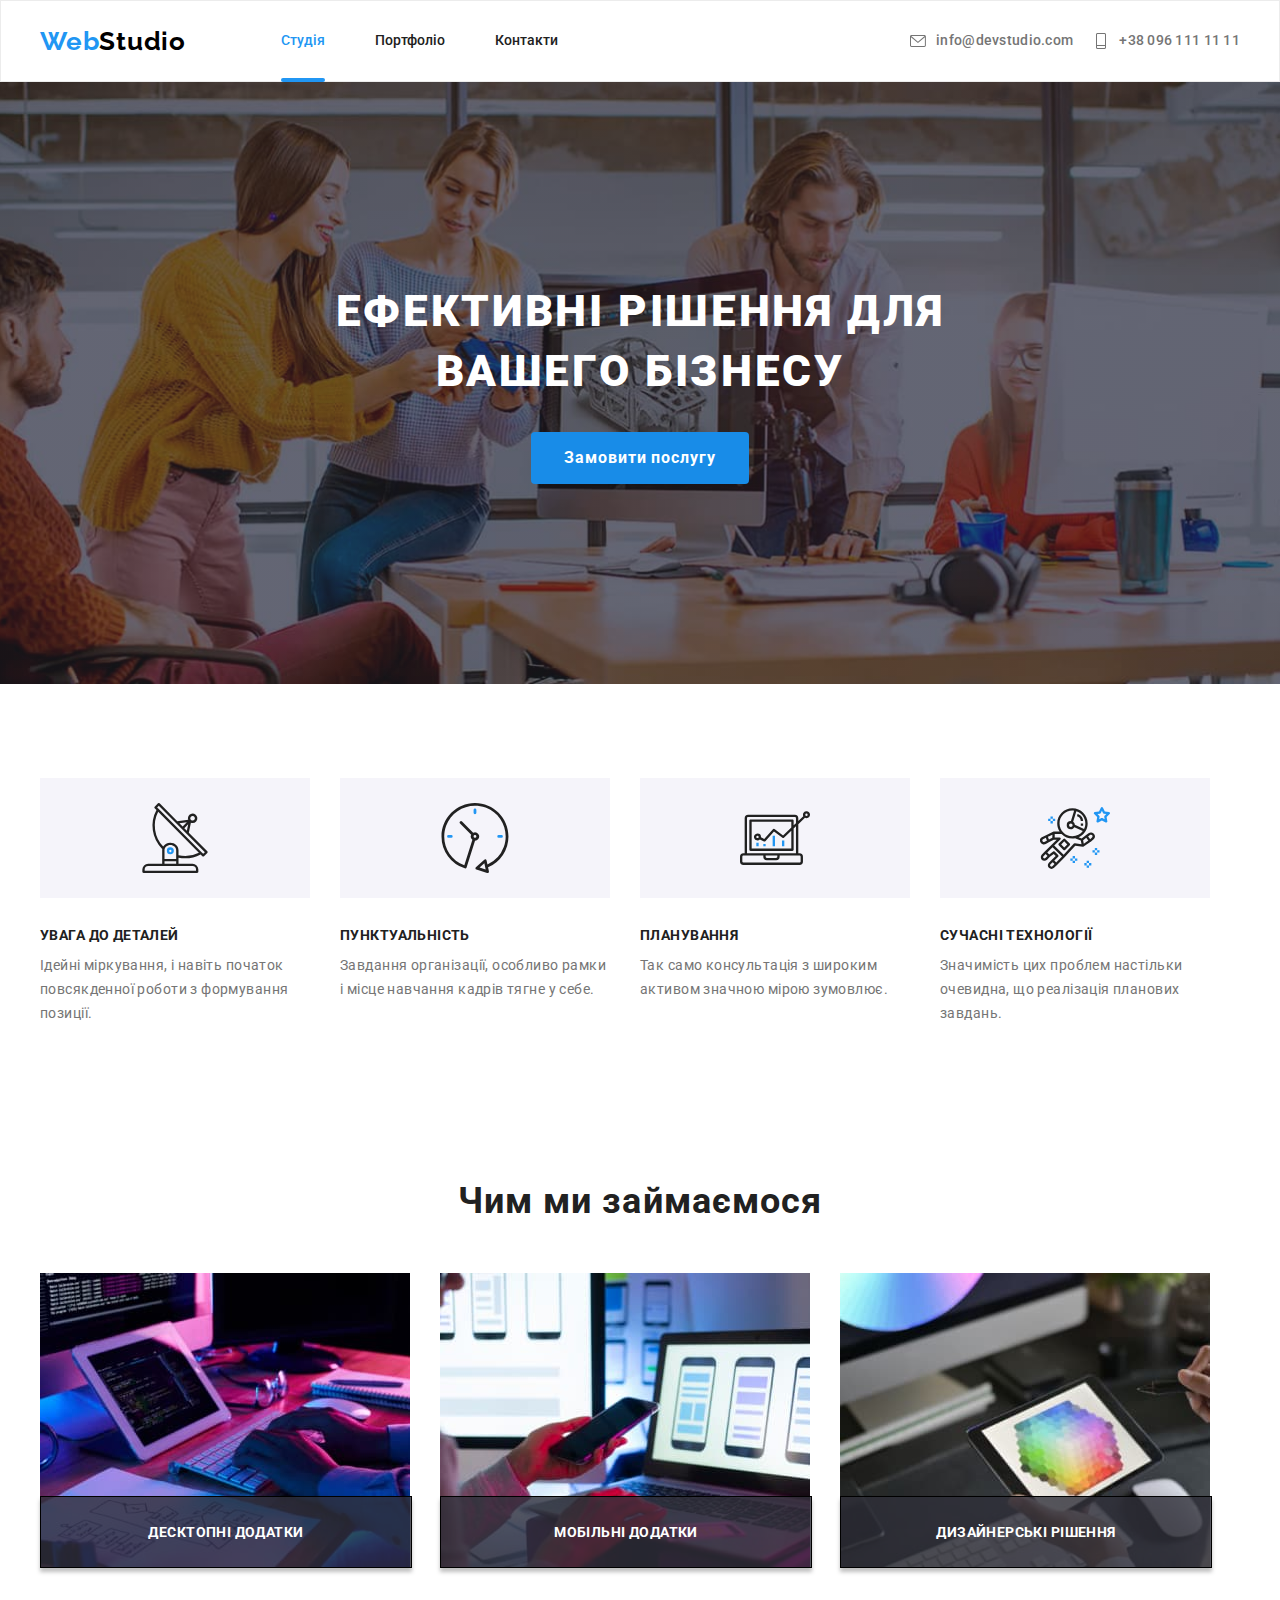
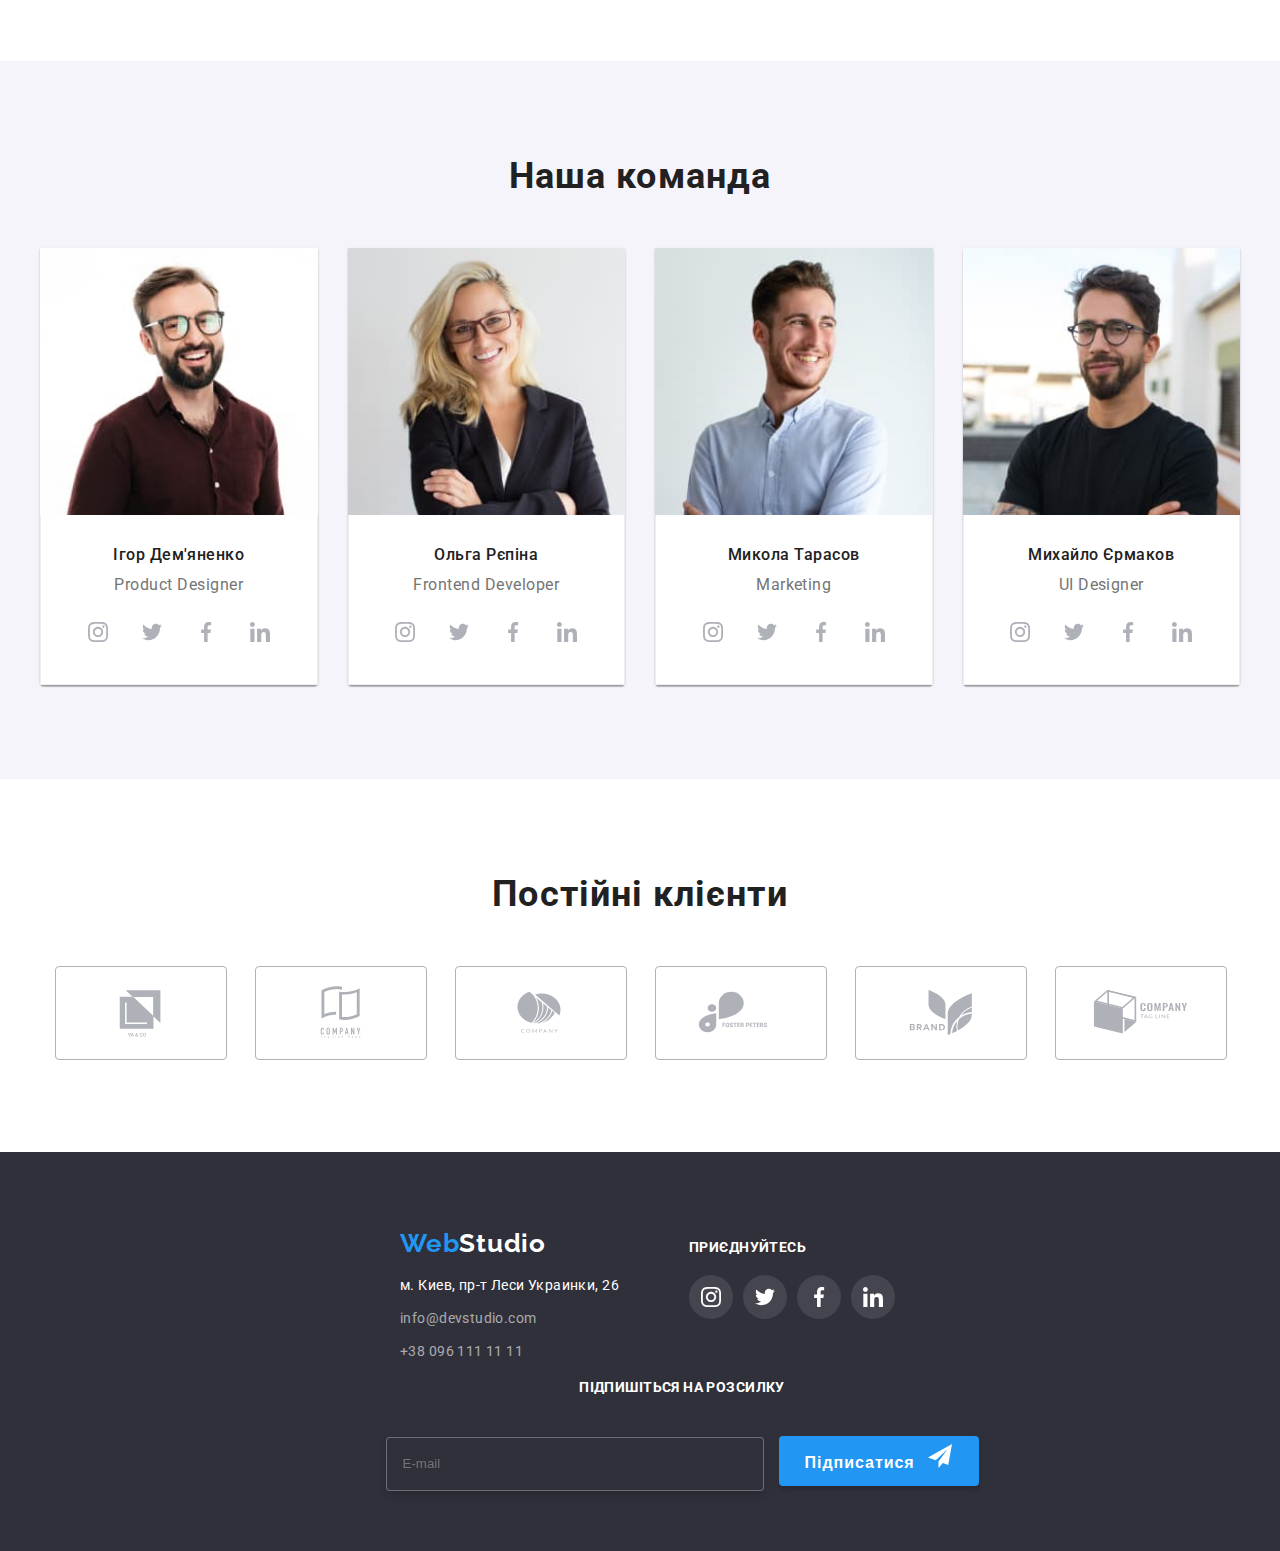
==== commit 71b66b99: "bv" ====
--- a/index.html
+++ b/index.html
@@ -37,7 +37,7 @@
                 </li>
             </ul>
             <button data-menu-open type="button" class="menu-open" > 
-                <svg class="icon-menu" width="24" height="24" >
+                <svg class="icon-menu" width="24" height="16" >
                     <use href="./images/menu.svg#icon-menu"></use>
                     </svg>
                 </button>
@@ -117,7 +117,7 @@
                 <ul class="occupation list">
                     <li class="box1">
                         <picture>
-                            <source srcset="./images/img1-1.jpg 1x, ./images/img1-1-2x.jpg " 
+                            <source srcset="./images/img1-1.jpg 1x,./images/img1-1-2x.jpg" 
                             media="(min-width:1200px)"
                             >
                             <img src="./images/img1-1-2x.jpg 2x" alt="Компьютер" 
@@ -130,7 +130,7 @@
                     </li>
                     <li>
                         <picture>
-                            <source srcset="./images/img1-2.jpg 1x, ./images/img1-2-2x.jpg 2x" 
+                            <source srcset="./images/img1-2.jpg 1x,./images/img1-2-2x.jpg 2x" 
                             media="(min-width:1200px)"
                             >
                             <img src="./images/img1-2-2x.jpg 2x" alt="Компьютер" 
@@ -143,7 +143,7 @@
                     </li> 
                     <li>
                         <picture>
-                            <source srcset="./images/img1-3.jpg 1x, ./images/img1-3-2x.jpg 2x" 
+                            <source srcset="./images/img1-3.jpg 1x,./images/img1-3-2x.jpg 2x" 
                             media="(min-width:1200px)"
                             >
                             <img src="./images/img1-3-2x.jpg 2x" alt="Компьютер" 
--- a/css/main.min.css
+++ b/css/main.min.css
@@ -1 +1 @@
-body{background:#fff;color:#212121;font-family:"Roboto",sans-serif;font-style:normal;font-size:14px;line-height:1.7;text-decoration:none;margin:0}.no-scroll{overflow:hidden}h1,h2,h3,h4,h5,a{margin:0;padding:0}ul{margin:0;padding:0}img{display:block;width:100%;max-width:100%;height:auto}p{color:#757575;text-decoration:none;margin:0;padding:0;font-size:16px}a{text-decoration:none}.container{width:100%;padding-left:15px;padding-right:15px;margin-left:auto;margin-right:auto}@media screen and (min-width: 450px){.container{max-width:480px}}@media screen and (min-width: 768px){.container{max-width:768px}}@media screen and (min-width: 1200px){.container{max-width:1200px}}.section.no-padding{padding-bottom:0}.section{padding-top:94px;padding-bottom:94px}.section-title{padding-top:0;color:#212121;margin-bottom:50px;font-weight:700;font-size:28px;line-height:1.2;text-align:center;text-decoration:none;letter-spacing:.03em}@media screen and (min-width: 450px){.section-title{font-size:28px}}@media screen and (min-width: 768px){.section-title{font-size:28px}}@media screen and (min-width: 1200px){.section-title{font-size:36px}}.button{background-color:#188ce8;color:#fff;font-weight:700;font-size:16px;line-height:1.8;text-decoration:none;font-family:inherit}.button{cursor:pointer;font-family:inherit;border:1px solid rgba(0,0,0,0)}.button-primary{background-color:#188ce8;color:#fff;display:-webkit-box;display:-ms-flexbox;display:flex;border:1px solid rgba(0,0,0,0);font-family:inherit;display:inline-block;padding:10px 32px;border-radius:4px;min-width:216px;text-align:center}.button-primary{font-family:"Roboto";font-style:normal;font-weight:700;line-height:1.88;-webkit-box-align:center;-ms-flex-align:center;align-items:center;text-align:center;letter-spacing:.06em;cursor:pointer}.button-primary:focus,.button-primary:hover{background-color:#2196f3;color:#fff}@media screen and (min-width: 450px){.button-primary{font-size:16px}}@media screen and (min-width: 768px){.button-primary{font-size:16px}}@media screen and (min-width: 1200px){.button-primary{font-size:16px}}.logo{margin-top:16px;font-family:"Raleway";color:#2196f3;font-family:Raleway,sans-serif;font-size:20px;line-height:1.2;text-decoration:none}@media screen and (min-width: 450px){.logo{margin-top:16px;font-weight:700;font-size:24px;line-height:1.1666666667;letter-spacing:.03em}}@media screen and (min-width: 768px){.logo{margin-top:26px;font-weight:700;font-size:24px;line-height:1.1666666667;letter-spacing:.03em}}@media screen and (min-width: 1200px){.logo{margin-top:0px;font-weight:700;font-size:26px;line-height:1.1666666667;letter-spacing:.03em}}.heder-logo{font-family:"Raleway";color:#000}.footer-logo{color:#fff}.footer .logo{margin-left:100px;display:block;margin-bottom:20px}@media screen and (min-width: 450px){.footer .logo{margin-left:163px}}@media screen and (min-width: 1200px){.footer .logo{margin-left:15px}}.backdrop{position:fixed;top:0;left:0;width:100%;height:100%;background-color:rgba(0,0,0,.2);-webkit-transition:opacity 250ms cubic-bezier(0.4, 0, 0.2, 1),visibility 250ms cubic-bezier(0.4, 0, 0.2, 1);transition:opacity 250ms cubic-bezier(0.4, 0, 0.2, 1),visibility 250ms cubic-bezier(0.4, 0, 0.2, 1)}.backdrop.is-hidden{opacity:0;visibility:hidden;pointer-events:none}.modal{padding:40px;position:absolute;top:50%;left:50%;background-color:#fff;width:100%;height:620px;-webkit-transform:translate(-50%, -50%);transform:translate(-50%, -50%);-webkit-box-shadow:0px 1px 3px rgba(0,0,0,.12),0px 1px 1px rgba(0,0,0,.14),0px 2px 1px rgba(0,0,0,.2);box-shadow:0px 1px 3px rgba(0,0,0,.12),0px 1px 1px rgba(0,0,0,.14),0px 2px 1px rgba(0,0,0,.2);border-radius:4px}@media screen and (min-width: 450px){.modal{top:30px;left:15%;-webkit-transform:translate(-15%);transform:translate(-15%);width:450px;height:609px}}@media screen and (min-width: 768px){.modal{top:50%;left:50%;-webkit-transform:translate(-50%, -50%);transform:translate(-50%, -50%);width:450px;height:609px}}@media screen and (min-width: 1200px){.modal{width:528px;height:581px}}.icon-close{position:absolute;top:50%;left:50%;-webkit-transform:translate(-50%, -50%);transform:translate(-50%, -50%);width:18px;height:18px;-webkit-transition:opacity 250ms cubic-bezier(0.4, 0, 0.2, 1),-webkit-transform 250ms cubic-bezier(0.4, 0, 0.2, 1);transition:opacity 250ms cubic-bezier(0.4, 0, 0.2, 1),-webkit-transform 250ms cubic-bezier(0.4, 0, 0.2, 1);transition:transform 250ms cubic-bezier(0.4, 0, 0.2, 1),opacity 250ms cubic-bezier(0.4, 0, 0.2, 1);transition:transform 250ms cubic-bezier(0.4, 0, 0.2, 1),opacity 250ms cubic-bezier(0.4, 0, 0.2, 1),-webkit-transform 250ms cubic-bezier(0.4, 0, 0.2, 1);cursor:pointer;fill:#000}.icon-close:focus,.icon-close:hover{fill:#2196f3}.modal-btd{position:absolute;top:8px;right:8px;width:30px;height:30px;border:1px solid rgba(0,0,0,.1);background-color:rgba(0,0,0,0);border-radius:50%}.modal-title{margin-bottom:12px;font-style:normal;font-weight:700;font-size:20px;line-height:1.15;text-align:center;letter-spacing:.03em;color:#212121}@media screen and (min-width: 450px){.modal-title{font-size:20px;line-height:1.5}}@media screen and (min-width: 768px){.modal-title{font-size:20px;line-height:1.5}}@media screen and (min-width: 1200px){.modal-title{font-size:20px;line-height:1.15}}.form{width:100%;margin-left:auto;margin-right:auto}.form-field{position:relative;display:-webkit-box;display:-ms-flexbox;display:flex;-webkit-box-orient:vertical;-webkit-box-direction:normal;-ms-flex-direction:column;flex-direction:column;margin-bottom:10px}.form-input{padding-left:47px;width:100%;height:40px;font:inherit;border:1px solid rgba(33,33,33,.2);border-radius:4px;-webkit-transition-property:color,background-color,-webkit-box-shadow;transition-property:color,background-color,-webkit-box-shadow;transition-property:color,background-color,box-shadow;transition-property:color,background-color,box-shadow,-webkit-box-shadow;-webkit-transition-duration:250ms;transition-duration:250ms;-webkit-transition-timing-function:cubic-bezier(0.4, 0, 0.2, 1);transition-timing-function:cubic-bezier(0.4, 0, 0.2, 1)}.form-input:focus,.form-input:hover{outline:1px solid #188ce8;border:rgba(0,0,0,0)}@media screen and (min-width: 450px){.form-input{width:370px}}@media screen and (min-width: 768px){.form-input{width:370px}}@media screen and (min-width: 1200px){.form-input{width:448PX}}.icon-form{position:absolute;top:50%;left:12px;display:inline-block;width:18px;height:18px;fill:#000}.form-input:focus+.icon-form,.form-input:hover+.icon-form{fill:#188ce8}.form-field label{font-weight:400;font-size:12px;line-height:1.2;letter-spacing:.01em;color:#757575;margin-bottom:4px}.form-comment{position:relative;display:-webkit-box;display:-ms-flexbox;display:flex;-webkit-box-orient:vertical;-webkit-box-direction:normal;-ms-flex-direction:column;flex-direction:column;margin-bottom:20px}.form-comment label{font-weight:400;font-size:12px;line-height:1.2;letter-spacing:.01em;color:#757575;margin-bottom:4px}.comment{padding:8px;display:-webkit-box;display:-ms-flexbox;display:flex;-webkit-box-orient:vertical;-webkit-box-direction:normal;-ms-flex-direction:column;flex-direction:column;resize:none;border:1px solid rgba(33,33,33,.2);border-radius:4px}.comment:focus,.comment:hover{outline:1px solid #188ce8}.topic-text{display:-webkit-box;display:-ms-flexbox;display:flex;text-align:center;-webkit-box-align:center;-ms-flex-align:center;align-items:center;font-style:normal;font-weight:400;font-size:10px;line-height:1.71;letter-spacing:.03em;color:#757575;-webkit-box-pack:center;-ms-flex-pack:center;justify-content:center}@media screen and (min-width: 450px){.topic-text{font-size:12px;line-height:1.1666666667}}@media screen and (min-width: 768px){.topic-text{font-size:12px;line-height:1.1666666667}}@media screen and (min-width: 1200px){.topic-text{font-size:14px;line-height:1.71}}.condition{margin-left:3px;-webkit-text-decoration-line:underline;text-decoration-line:underline;color:#2196f3}@media screen and (min-width: 450px){.condition{margin-left:3px}}@media screen and (min-width: 768px){.condition{margin-left:3px}}@media screen and (min-width: 1200px){.condition{margin-left:10px}}.checkbox{position:absolute;width:1px;height:1px;margin:-1px;border:0;padding:0;clip:rect(0 0 0 0);overflow:hidden}.checkbox-icon{display:-webkit-box;display:-ms-flexbox;display:flex;text-align:center;-webkit-box-align:center;-ms-flex-align:center;align-items:center;margin-right:8px;content:"";display:inline-block;align-items:center;width:16px;height:15px;border:2px solid #000;border-radius:2px;cursor:pointer}.checkbox:checked+.checkbox-icon{border-color:#188ce8;background-color:#188ce8;background-size:contain;background-origin:border-box;-webkit-transition-property:color,background-color,-webkit-box-shadow;transition-property:color,background-color,-webkit-box-shadow;transition-property:color,background-color,box-shadow;transition-property:color,background-color,box-shadow,-webkit-box-shadow;-webkit-transition-duration:250ms;transition-duration:250ms;-webkit-transition-timing-function:cubic-bezier(0.4, 0, 0.2, 1);transition-timing-function:cubic-bezier(0.4, 0, 0.2, 1)}.btn-form{margin:auto;margin-top:30px;width:200px;height:50px;padding:10px 52px;font-weight:700;font-size:16px;line-height:1.88;display:-webkit-box;display:-ms-flexbox;display:flex;-webkit-box-align:center;-ms-flex-align:center;align-items:center;text-align:center;letter-spacing:.06em;color:#fff;background:#2196f3;-webkit-box-shadow:0px 4px 4px rgba(0,0,0,.15);box-shadow:0px 4px 4px rgba(0,0,0,.15);border-radius:4px;-webkit-transition-property:color,background-color,-webkit-box-shadow;transition-property:color,background-color,-webkit-box-shadow;transition-property:color,background-color,box-shadow;transition-property:color,background-color,box-shadow,-webkit-box-shadow;-webkit-transition-duration:250ms;transition-duration:250ms;-webkit-transition-timing-function:cubic-bezier(0.4, 0, 0.2, 1);transition-timing-function:cubic-bezier(0.4, 0, 0.2, 1);cursor:pointer;border:1px solid rgba(0,0,0,0)}.btn-form:hover,.btn-form:focus{background-color:#188ce8;-webkit-box-shadow:0px 4px 4px rgba(0,0,0,.15);box-shadow:0px 4px 4px rgba(0,0,0,.15)}@media screen and (min-width: 450px){.header{height:60px}}@media screen and (min-width: 768px){.header{height:80px;border:1px solid #ececec}}@media screen and (min-width: 1200px){.header{border:1px solid #ececec;height:80px}}.list{padding:0;margin:0;list-style:none}.main-nav{display:-webkit-box;display:-ms-flexbox;display:flex;-ms-flex-wrap:wrap;flex-wrap:wrap;-webkit-box-align:center;-ms-flex-align:center;align-items:center}.site-nav{font-family:"roboto";display:-webkit-box;display:-ms-flexbox;display:flex;margin-left:95px}.site-nav__item:not(:last-child){margin-right:50px}.site-nav__link{position:relative;display:none;padding-top:32px;padding-bottom:32px;color:#212121;font-weight:500;font-size:14px;line-height:1.14;text-decoration:none;-webkit-transition-property:color;transition-property:color;-webkit-transition-duration:250ms;transition-duration:250ms;-webkit-transition-timing-function:cubic-bezier(0.4, 0, 0.2, 1);transition-timing-function:cubic-bezier(0.4, 0, 0.2, 1)}.site-nav__link::after{content:"";position:absolute;left:0;bottom:-1px;display:block;width:100%;height:4px;background-color:#188ce8;opacity:0;border-radius:2px}.site-nav__link:hover,.site-nav__link:focus{color:#2196f3;border-radius:4px;text-decoration:none}@media screen and (min-width: 450px){.site-nav__link{display:none}}@media screen and (min-width: 768px){.site-nav__link{display:block}}@media screen and (min-width: 1200px){.site-nav__link{display:block}}.site-nav__link.current{color:#2196f3}.site-nav__link.current.current::after{opacity:1;background:#2196f3}.menu-open{display:block;margin-left:auto;margin-bottom:10px;width:24px;height:24px;border:1px solid rgba(0,0,0,0);background-color:rgba(0,0,0,0)}@media screen and (min-width: 768px){.menu-open{display:none}}@media screen and (min-width: 1200px){.menu-open{display:none}}.menu-open .icon-menu{position:absolute;margin-top:22px;top:0%;left:87%;width:24px;height:24px;-webkit-transition:opacity 250ms cubic-bezier(0.4, 0, 0.2, 1),-webkit-transform 250ms cubic-bezier(0.4, 0, 0.2, 1);transition:opacity 250ms cubic-bezier(0.4, 0, 0.2, 1),-webkit-transform 250ms cubic-bezier(0.4, 0, 0.2, 1);transition:transform 250ms cubic-bezier(0.4, 0, 0.2, 1),opacity 250ms cubic-bezier(0.4, 0, 0.2, 1);transition:transform 250ms cubic-bezier(0.4, 0, 0.2, 1),opacity 250ms cubic-bezier(0.4, 0, 0.2, 1),-webkit-transform 250ms cubic-bezier(0.4, 0, 0.2, 1);cursor:pointer;fill:#000}.menu-open .icon-menu:focus,.menu-open .icon-menu:hover{fill:#2196f3}@media screen and (min-width: 450px){.menu-open .icon-menu{top:0%;left:92%}}.mob-menu{position:fixed;top:0;left:0;width:100%;height:100%;background-color:#fff}.mob-menu>.container{height:100%;display:-webkit-box;display:-ms-flexbox;display:flex;-webkit-box-orient:vertical;-webkit-box-direction:normal;-ms-flex-direction:column;flex-direction:column;-webkit-box-pack:justify;-ms-flex-pack:justify;justify-content:space-between;overflow:auto}@media screen and (min-width: 450px){.mob-menu{height:796px}}@media screen and (min-width: 768px){.mob-menu{display:none}}@media screen and (min-width: 1200px){.mob-menu{display:none}}.menu-nav{margin-top:48px;margin-bottom:auto}.menu-mob__item{margin-left:40px}.menu-mob__item:not(:last-child){margin-bottom:32px}.menu-mob__link{font-style:normal;font-weight:500;font-size:40px;line-height:1.175;letter-spacing:.02em;color:#212121}.menu-mob__link:focus,.menu-mob__link:hover{color:#2196f3}.menu-contact{margin-left:40px;margin-bottom:54px}.menu-con__item{margin-bottom:32px}.menu-con-mail{font-weight:500;font-size:24px;line-height:1.1666666667;letter-spacing:.02em;color:#757575}.menu-con-tel{font-weight:500;font-size:26px;line-height:1.1764705882;letter-spacing:.02em;color:#2196f3}@media screen and (min-width: 450px){.menu-con-tel{font-size:34px}}.menu-soc{display:-webkit-box;display:-ms-flexbox;display:flex;margin-left:30px;margin-bottom:48px}.menu-soc__item:not(:last-child){border-right:1px solid rgba(33,33,33,.2)}.menu-soc__link{margin-right:10px;margin-left:10px;font-weight:500;font-size:10px;line-height:1.2222222222;letter-spacing:.02em;color:#2196f3}@media screen and (min-width: 450px){.menu-soc__link{font-size:18px}}.menu-close{display:block;margin-left:auto;margin-bottom:10px;margin-right:10px}@media screen and (min-width: 768px){.menu-close{display:none}}@media screen and (min-width: 1200px){.menu-close{display:none}}.menu-close{position:absolute;top:8px;right:8px;width:30px;height:30px;border:1px solid rgba(0,0,0,0);background-color:rgba(0,0,0,0);border-radius:50%}.menu-close .icon-close{position:absolute;top:50%;left:50%;-webkit-transform:translate(-50%, -50%);transform:translate(-50%, -50%);width:18px;height:18px;-webkit-transition:opacity 250ms cubic-bezier(0.4, 0, 0.2, 1),-webkit-transform 250ms cubic-bezier(0.4, 0, 0.2, 1);transition:opacity 250ms cubic-bezier(0.4, 0, 0.2, 1),-webkit-transform 250ms cubic-bezier(0.4, 0, 0.2, 1);transition:transform 250ms cubic-bezier(0.4, 0, 0.2, 1),opacity 250ms cubic-bezier(0.4, 0, 0.2, 1);transition:transform 250ms cubic-bezier(0.4, 0, 0.2, 1),opacity 250ms cubic-bezier(0.4, 0, 0.2, 1),-webkit-transform 250ms cubic-bezier(0.4, 0, 0.2, 1);cursor:pointer;fill:#000}.menu-close .icon-close:focus,.menu-close .icon-close:hover{fill:#2196f3}.mob-menu.is-hidden{opacity:0;visibility:hidden;pointer-events:none}.foundation{display:-webkit-box;display:-ms-flexbox;display:flex;-webkit-box-align:center;-ms-flex-align:center;align-items:center;-webkit-box-pack:center;-ms-flex-pack:center;justify-content:center;text-align:center;padding-top:118px;padding-bottom:118px;text-align:center;max-width:100vw;height:auto;background-color:#757575;margin-right:auto;margin-left:auto;margin-top:0;margin-bottom:0;background-image:-webkit-gradient(linear, left top, left bottom, from(rgba(47, 48, 58, 0.4)), to(rgba(47, 48, 58, 0.4))),url("../images/hero-bg-mob.jpg");background-image:linear-gradient(rgba(47, 48, 58, 0.4), rgba(47, 48, 58, 0.4)),url("../images/hero-bg-mob.jpg");background-size:cover;background-repeat:no-repeat;background-position:center}@media(min-device-pixel-ratio: 2),(-webkit-min-device-pixel-ratio: 2),(min-resolution: 192dpi),(min-resolution: 2dppx){.foundation{background-image:-webkit-gradient(linear, left top, right top, from(rgba(47, 48, 58, 0.4)), to(rgba(47, 48, 58, 0.4))),url("../images/hero-bg-mob-2x.jpg");background-image:linear-gradient(to right, rgba(47, 48, 58, 0.4), rgba(47, 48, 58, 0.4)),url("../images/hero-bg-mob-2x.jpg")}}@media(min-width: 481px){.foundation{padding-top:118px;padding-bottom:118px;background-image:-webkit-gradient(linear, left top, right top, from(rgba(47, 48, 58, 0.4)), to(rgba(47, 48, 58, 0.4))),url("../images/hero-bg-tab.jpg");background-image:linear-gradient(to right, rgba(47, 48, 58, 0.4), rgba(47, 48, 58, 0.4)),url("../images/hero-bg-tab.jpg")}}@media(min-width: 481px)and (min-device-pixel-ratio: 2),(min-width: 481px)and (-webkit-min-device-pixel-ratio: 2),(min-width: 481px)and (min-resolution: 192dpi),(min-width: 481px)and (min-resolution: 2dppx){.foundation{background-image:-webkit-gradient(linear, left top, right top, from(rgba(47, 48, 58, 0.4)), to(rgba(47, 48, 58, 0.4))),url("../images/hero-bg-tab-2x.jpg");background-image:linear-gradient(to right, rgba(47, 48, 58, 0.4), rgba(47, 48, 58, 0.4)),url("../images/hero-bg-tab-2x.jpg")}}@media(min-width: 1199px){.foundation{padding-top:200px;padding-bottom:200px;max-width:1600px;background-image:-webkit-gradient(linear, left top, right top, from(rgba(47, 48, 58, 0.4)), to(rgba(47, 48, 58, 0.4))),url("../images/hero-bg-desk.jpg");background-image:linear-gradient(to right, rgba(47, 48, 58, 0.4), rgba(47, 48, 58, 0.4)),url("../images/hero-bg-desk.jpg")}}@media(min-width: 1199px)and (min-device-pixel-ratio: 2),(min-width: 1199px)and (-webkit-min-device-pixel-ratio: 2),(min-width: 1199px)and (min-resolution: 192dpi),(min-width: 1199px)and (min-resolution: 2dppx){.foundation{background-image:-webkit-gradient(linear, left top, right top, from(rgba(47, 48, 58, 0.4)), to(rgba(47, 48, 58, 0.4))),url("../images/hero-bg-desk-2x.jpg");background-image:linear-gradient(to right, rgba(47, 48, 58, 0.4), rgba(47, 48, 58, 0.4)),url("../images/hero-bg-desk-2x.jpg")}}.foundation-title{display:block;width:696px;margin:0 auto;margin-top:0;margin-bottom:30px}.foundation-title{color:#fff;width:100%;font-family:"roboto";font-style:normal;font-weight:900;font-size:26px;line-height:1.4285714286;text-align:center;letter-spacing:.06em;text-transform:uppercase}@media screen and (min-width: 450px){.foundation-title{font-size:26px;text-align:center;line-height:1.62}}@media screen and (min-width: 768px){.foundation-title{width:360px;height:84px;font-size:26px;line-height:1.62}}@media screen and (min-width: 1200px){.foundation-title{width:696px;height:120px;font-size:44px;line-height:1.36}}.feature .item{width:100%}.feature{display:-webkit-box;display:-ms-flexbox;display:flex;-ms-flex-wrap:wrap;flex-wrap:wrap;gap:30px;margin-bottom:60px}.feature .list .item{width:270px;height:74px}.list-item::before{display:block;-ms-flex-wrap:wrap;flex-wrap:wrap;content:"";width:100%;height:120px;background-size:70px 70px;background-repeat:no-repeat;background-position:center;background-color:#f5f4fa;margin-bottom:30px}@media screen and (min-width: 768px){.list-item::before{-ms-flex-preferred-size:calc((100% - 30px)/2);flex-basis:calc((100% - 30px)/2)}}@media screen and (min-width: 1200px){.list-item::before{-ms-flex-preferred-size:calc((100% - 90px)/4);flex-basis:calc((100% - 90px)/4)}}.icon-antenna::before{background-image:url(../images/antenna.svg)}.icon-clock::before{background-image:url(../images/clock.svg)}.icon-diagram::before{background-image:url(../images/diagram.svg)}.icon-astronaut::before{background-image:url(../images/astronaut.svg)}.feature-title{margin-bottom:10px;Font-weight:700;font-size:14px;line-height:1.14;text-align:center;letter-spacing:.03em}@media screen and (min-width: 450px){.feature-title{text-align:center}}@media screen and (min-width: 768px){.feature-title{text-align:left}}@media screen and (min-width: 1200px){.feature-title{text-align:left}}.feature-text{font-weight:400;font-size:14px;line-height:1.71;letter-spacing:.03em}@media screen and (min-width: 450px){.feature-text{max-width:450px}}@media screen and (min-width: 768px){.feature-text{max-width:354px}}@media screen and (min-width: 1200px){.feature-text{width:270px}}.feature .list .title{color:#000;font-weight:700;font-size:14px;line-height:1.14}.feature .list .link{color:#2196f3}.services{display:none}@media screen and (min-width: 450px){.services{display:none}}@media screen and (min-width: 768px){.services{display:none;text-decoration:none}}@media screen and (min-width: 1200px){.services{display:-webkit-box;display:-ms-flexbox;display:flex}}.occupation{display:-webkit-box;display:-ms-flexbox;display:flex;position:relative;gap:30px}@media screen and (min-width: 450px){.occupation{display:none}}@media screen and (min-width: 768px){.occupation{display:none;text-decoration:none}}@media screen and (min-width: 1200px){.occupation{display:-webkit-box;display:-ms-flexbox;display:flex}}.product-actions{position:absolute;top:76%;width:370px;height:70px;background:rgba(47,48,58,.8);border:1px solid #000;-webkit-box-shadow:0px 4px 4px rgba(0,0,0,.25);box-shadow:0px 4px 4px rgba(0,0,0,.25);display:-webkit-box;display:-ms-flexbox;display:flex;-webkit-box-align:center;-ms-flex-align:center;align-items:center;-webkit-box-pack:center;-ms-flex-pack:center;justify-content:center}.box-text{font-weight:700;font-size:14px;line-height:1.1;letter-spacing:.03em;text-transform:uppercase;color:#fff}.occupation .list{width:370px;height:294px}.team{display:-webkit-box;display:-ms-flexbox;display:flex;-ms-flex-wrap:wrap;flex-wrap:wrap;gap:30px;background:#f5f4fa}.team .list .title{font-weight:700;font-size:18px;line-height:2}.team .list,.title{color:#212121}.team .item{background-color:#fff;width:100%;-webkit-box-shadow:0px 1px 3px rgba(0,0,0,.12),0px 1px 1px rgba(0,0,0,.14),0px 2px 1px rgba(0,0,0,.2);box-shadow:0px 1px 3px rgba(0,0,0,.12),0px 1px 1px rgba(0,0,0,.14),0px 2px 1px rgba(0,0,0,.2);border-radius:0px 0px 4px 4px}@media screen and (min-width: 768px){.team .item{width:calc((100% - 30px)/2)}}@media screen and (min-width: 1200px){.team .item{width:calc((100% - 90px)/4)}}.team-title{margin-top:0;margin-bottom:10px;font-weight:500;font-size:16px;line-height:1.2;text-align:center;letter-spacing:.03em}.team-text{font-weight:400;font-size:16px;line-height:1.2;text-align:center;letter-spacing:.03em;margin-bottom:16px}.team-foto{border-radius:0px}.team-heading{padding:30px;border-bottom:1px solid #eee;border-left:1px solid #eee;border-right:1px solid #eee}.icon-list{display:-webkit-box;display:-ms-flexbox;display:flex;-ms-flex-wrap:wrap;flex-wrap:wrap;list-style:none;gap:10px}@media screen and (min-width: 450px){.icon-list{margin-left:95px}}@media screen and (min-width: 768px){.icon-list{margin-left:44px}}@media screen and (min-width: 1200px){.icon-list{margin-left:0}}.team-options{content:"";width:44px;height:44px}.team-link{display:-webkit-box;display:-ms-flexbox;display:flex;-ms-flex-wrap:wrap;flex-wrap:wrap;-webkit-box-align:center;-ms-flex-align:center;align-items:center;-webkit-box-pack:center;-ms-flex-pack:center;justify-content:center;width:100%;height:100%;padding:0;border:none;color:#afb1b8;border-radius:50%;-webkit-transition-property:color,background-color;transition-property:color,background-color;-webkit-transition-duration:250ms;transition-duration:250ms;-webkit-transition-timing-function:cubic-bezier(0.4, 0, 0.2, 1);transition-timing-function:cubic-bezier(0.4, 0, 0.2, 1)}.team-link:hover,.team-link:focus{color:#fff;background-color:#188ce8}.team-icon{display:-webkit-box;display:-ms-flexbox;display:flex;-ms-flex-wrap:wrap;flex-wrap:wrap;width:20px;height:20px;fill:currentColor}.contact{font-family:"roboto";display:none;margin-left:auto;-webkit-transition-property:color;transition-property:color;-webkit-transition-duration:250ms;transition-duration:250ms;-webkit-transition-timing-function:cubic-bezier(0.4, 0, 0.2, 1);transition-timing-function:cubic-bezier(0.4, 0, 0.2, 1)}.contact:hover,.contact:focus{color:#2196f3}@media screen and (min-width: 450px){.contact{display:none}}@media screen and (min-width: 768px){.contact{display:block;padding-left:20px}}@media screen and (min-width: 1200px){.contact{display:-webkit-box;display:-ms-flexbox;display:flex}}.contact{color:#757575;font-weight:500;font-size:14px;line-height:1.14;letter-spacing:.02em}@media screen and (min-width: 768px){.contact{font-weight:500;font-size:12px;line-height:1.1666666667;letter-spacing:.02em;color:#757575}}@media screen and (min-width: 1200px){.contact{color:#757575;font-weight:500;font-size:14px;line-height:1.14;letter-spacing:.02em}}.contact__icon{width:16px;height:16px;margin-right:10px;fill:currentColor}.contact__tel{-webkit-transition-property:color;transition-property:color;-webkit-transition-duration:250ms;transition-duration:250ms;-webkit-transition-timing-function:cubic-bezier(0.4, 0, 0.2, 1);transition-timing-function:cubic-bezier(0.4, 0, 0.2, 1)}.contact__mail{-webkit-transition-property:color;transition-property:color;-webkit-transition-duration:250ms;transition-duration:250ms;-webkit-transition-timing-function:cubic-bezier(0.4, 0, 0.2, 1);transition-timing-function:cubic-bezier(0.4, 0, 0.2, 1)}.contact__mail:hover,.contact__mail:focus{fill:currentColor}@media screen and (min-width: 768px){.contact__item:not(:last-child){padding-bottom:10px}}@media screen and (min-width: 1200px){.contact__item:not(:last-child){padding:0;margin-right:40px}}.clients{display:-webkit-box;display:-ms-flexbox;display:flex;-ms-flex-wrap:wrap;flex-wrap:wrap}.clients__options{content:"";width:170px;height:92px;list-style:none;margin:0 auto;gap:30px;border:1px solid #afb1b8;border-radius:4px}@media screen and (min-width: 450px){.clients__options{width:210px;height:92px}}@media screen and (min-width: 768px){.clients__options{width:226px;height:92px}}@media screen and (min-width: 1200px){.clients__options{width:170px;height:92px}}.clients__link{display:-webkit-box;display:-ms-flexbox;display:flex;-webkit-box-align:center;-ms-flex-align:center;align-items:center;-webkit-box-pack:center;-ms-flex-pack:center;justify-content:center;width:100%;height:100%;padding:0;border:none;color:#afb1b8;border:1px solid #afb1b8;border-radius:4px;-webkit-transition-property:color,border-color;transition-property:color,border-color;-webkit-transition-duration:250ms;transition-duration:250ms;-webkit-transition-timing-function:cubic-bezier(0.4, 0, 0.2, 1);transition-timing-function:cubic-bezier(0.4, 0, 0.2, 1)}.clients__link:hover,.clients__link:focus{color:#188ce8;border-color:#188ce8}.clients__icon{width:106px;height:60px;fill:currentColor}.cry{display:-webkit-box;display:-ms-flexbox;display:flex;-webkit-box-pack:center;-ms-flex-pack:center;justify-content:center;gap:8px;margin-bottom:50px}.cry-button{background-color:#f5f4fa;color:#000;padding:6px 22px;font-weight:500;font-size:16px;line-height:1.62;border:1px solid rgba(0,0,0,0);-webkit-transition-property:color,background-color,-webkit-box-shadow;transition-property:color,background-color,-webkit-box-shadow;transition-property:color,background-color,box-shadow;transition-property:color,background-color,box-shadow,-webkit-box-shadow;-webkit-transition-duration:250ms;transition-duration:250ms;-webkit-transition-timing-function:cubic-bezier(0.4, 0, 0.2, 1);transition-timing-function:cubic-bezier(0.4, 0, 0.2, 1)}.cry .list,.cry-links:hover,.cry .list,.cry-links:focus{background-color:#2196f3;color:#fff;-webkit-box-shadow:0px 3px 1px rgba(0,0,0,.1),0px 1px 2px rgba(0,0,0,.08),0px 2px 2px rgba(0,0,0,.12);box-shadow:0px 3px 1px rgba(0,0,0,.1),0px 1px 2px rgba(0,0,0,.08),0px 2px 2px rgba(0,0,0,.12)}.cry-button .cry-links{padding:6px 22px;display:inline-block;border-radius:8px;text-align:center;border-radius:4px}.portfolio-foto{position:relative;display:-webkit-box;display:-ms-flexbox;display:flex;-ms-flex-wrap:wrap;flex-wrap:wrap;gap:30px;padding-bottom:94px}.portfolio-foto .item-portfolio{width:calc((100% - 60px)/3)}.portfolio-foto .item-portfolio:hover,.portfolio-foto .item-portfolio:focus{-webkit-box-shadow:0px 1px 1px rgba(0,0,0,.12),0px 4px 4px rgba(0,0,0,.06),1px 4px 6px rgba(0,0,0,.16);box-shadow:0px 1px 1px rgba(0,0,0,.12),0px 4px 4px rgba(0,0,0,.06),1px 4px 6px rgba(0,0,0,.16)}.portfolio-foto .title{font-weight:700;font-size:18px;line-height:2}.card-heading{padding:20px 24px;border-bottom:1px solid #eee;border-left:1px solid #eee;border-right:1px solid #eee}.portfolio .list .title{font-weight:700;font-size:18px;line-height:2;text-decoration:none}.animation{display:block}.animation-card{position:relative;overflow:hidden;top:0%;left:0%;width:370px;height:294px}.text-animation{position:absolute;top:0;left:0;padding-top:63px;padding-right:24px;padding-bottom:63px;padding-left:24px;width:100%;height:100%;background:rgba(33,150,243,.9);font-size:18px;line-height:1.56;color:#fff;-webkit-transform:translateY(100%);transform:translateY(100%);opacity:1;-webkit-transition:opacity 250ms cubic-bezier(0.4, 0, 0.2, 1),-webkit-transform 250ms cubic-bezier(0.4, 0, 0.2, 1),-webkit-box-shadow 250ms cubic-bezier(0.4, 0, 0.2, 1);transition:opacity 250ms cubic-bezier(0.4, 0, 0.2, 1),-webkit-transform 250ms cubic-bezier(0.4, 0, 0.2, 1),-webkit-box-shadow 250ms cubic-bezier(0.4, 0, 0.2, 1);transition:transform 250ms cubic-bezier(0.4, 0, 0.2, 1),opacity 250ms cubic-bezier(0.4, 0, 0.2, 1),box-shadow 250ms cubic-bezier(0.4, 0, 0.2, 1);transition:transform 250ms cubic-bezier(0.4, 0, 0.2, 1),opacity 250ms cubic-bezier(0.4, 0, 0.2, 1),box-shadow 250ms cubic-bezier(0.4, 0, 0.2, 1),-webkit-transform 250ms cubic-bezier(0.4, 0, 0.2, 1),-webkit-box-shadow 250ms cubic-bezier(0.4, 0, 0.2, 1)}.portfolio-foto :hover .text-animation,.portfolio-foto :focus .text-animation{-webkit-transform:translateY(0%);transform:translateY(0%);opacity:1}.footer{padding-top:60px;padding-bottom:60px;background-color:#2f303a}.footer-list{margin-bottom:60px}@media screen and (min-width: 1200px){.footer-list{margin:0px}}.footer-list .item{margin-left:45px;font-family:"Roboto";font-style:normal;list-style:none;text-align:center;margin-bottom:9px}@media screen and (min-width: 450px){.footer-list .item{margin-left:124px;font-family:"Roboto";font-style:normal;list-style:none;text-align:center;margin-bottom:9px}}@media screen and (min-width: 768px){.footer-list .item{font-family:"Roboto";font-style:normal;list-style:none;text-align:center;margin-bottom:9px}}@media screen and (min-width: 1200px){.footer-list .item{margin-left:15px;font-family:"Roboto";font-style:normal;text-align:left;list-style:none;margin-bottom:9px}}.footer-contact{color:rgba(255,255,255,.6);font-style:normal;font-weight:400;font-size:14px;line-height:1.7;letter-spacing:.03em}.footer-adress{font-style:normal;font-weight:400;font-size:14px;line-height:1.71;letter-spacing:.03em;color:#fff}.footer-title{font-weight:700;font-size:14px;line-height:1.1;letter-spacing:.03em;text-transform:uppercase;color:#fff;margin-bottom:20px}@media screen and (min-width: 450px){.footer-title{margin-left:120px}}@media screen and (min-width: 1200px){.footer-title{margin-left:0px}}.footer .container{-webkit-box-align:baseline;-ms-flex-align:baseline;align-items:baseline;display:-webkit-box;display:-ms-flexbox;display:flex;-ms-flex-wrap:wrap;flex-wrap:wrap}.footer-options{content:"";width:44px;height:44px}.footer .icon-list{display:-webkit-box;display:-ms-flexbox;display:flex;-webkit-box-align:center;-ms-flex-align:center;align-items:center}@media screen and (min-width: 450px){.footer .icon-list{margin-left:75px}}@media screen and (min-width: 768px){.footer .icon-list{margin-top:10px}}@media screen and (min-width: 1200px){.footer .icon-list{margin-top:10px;margin-left:0px}}.footer-seti{display:block;margin-bottom:60px;margin-left:50px}@media screen and (min-width: 1200px){.footer-seti{margin-left:70px}}.footer-link{margin:0;display:-webkit-box;display:-ms-flexbox;display:flex;-webkit-box-align:center;-ms-flex-align:center;align-items:center;-webkit-box-pack:center;-ms-flex-pack:center;justify-content:center;width:100%;height:100%;padding:0;border:none;color:#fff;border-radius:50%;background-color:rgba(255,255,255,.1);-webkit-transition-property:background-color;transition-property:background-color;-webkit-transition-duration:250ms;transition-duration:250ms;-webkit-transition-timing-function:cubic-bezier(0.4, 0, 0.2, 1);transition-timing-function:cubic-bezier(0.4, 0, 0.2, 1)}.footer-link:hover,.footer-link:focus{color:#fff;background-color:#188ce8}.footer-icon{width:20px;height:20px;fill:currentColor}.foot-form-field{margin:0;padding:0;position:relative;display:-webkit-box;display:-ms-flexbox;display:flex;-webkit-box-orient:vertical;-webkit-box-direction:normal;-ms-flex-direction:column;flex-direction:column}.form-title{margin-bottom:20px;margin-left:50px;font-weight:700;font-size:14px;line-height:1.2;letter-spacing:.03em;text-transform:uppercase;color:#fff}@media screen and (min-width: 450px){.form-title{margin-left:127px}}@media screen and (min-width: 768px){.form-title{margin-left:281px}}@media screen and (min-width: 1200px){.form-title{margin-top:0;margin-left:83px;margin-bottom:-5px}}.foot-form-input{padding-left:16px;width:100%;height:50px;background-color:#2f303a;border:1px solid rgba(255,255,255,.3);-webkit-filter:drop-shadow(0px 4px 4px rgba(0, 0, 0, 0.15));filter:drop-shadow(0px 4px 4px rgba(0, 0, 0, 0.15));border-radius:4px}@media screen and (min-width: 450px){.foot-form-input{margin-top:20px;margin-left:5px;width:100%;height:50px}}@media screen and (min-width: 768px){.foot-form-input{margin-left:159px;width:450px;height:50px}}@media screen and (min-width: 1200px){.foot-form-input{margin-left:83px;width:358px;height:50px}}.foot-btn{margin-top:20px;margin-left:50px;background:#2196f3;-webkit-box-shadow:0px 4px 4px rgba(0,0,0,.15);box-shadow:0px 4px 4px rgba(0,0,0,.15);border-radius:4px;border:1px solid rgba(0,0,0,0);width:200px;height:50px;cursor:pointer}.foot-btn:focus,.foot-btn:hover{background-color:#188ce8;-webkit-box-shadow:0px 4px 4px rgba(0,0,0,.15);box-shadow:0px 4px 4px rgba(0,0,0,.15)}@media screen and (min-width: 450px){.foot-btn{margin-top:20px;margin-left:140px}}@media screen and (min-width: 768px){.foot-btn{margin-top:20px;margin-left:281px}}@media screen and (min-width: 1200px){.foot-btn{margin-left:12px}}.foot-btn .text{padding-left:25px;font-weight:700;font-size:16px;line-height:1.88;display:-webkit-box;display:-ms-flexbox;display:flex;-webkit-box-align:center;-ms-flex-align:center;align-items:center;text-align:center;letter-spacing:.06em;color:#fff}.icon-foot{right:25%;bottom:7%;position:absolute}@media screen and (min-width: 450px){.icon-foot{right:31%;bottom:7%}}@media screen and (min-width: 768px){.icon-foot{right:37%;bottom:7%}}@media screen and (min-width: 1200px){.icon-foot{right:28px;bottom:15%}}.cry{display:-webkit-box;display:-ms-flexbox;display:flex;-webkit-box-pack:center;-ms-flex-pack:center;justify-content:center;gap:8px;margin-bottom:50px}.cry-button{background-color:#f5f4fa;color:#000;padding:6px 22px;font-weight:500;font-size:16px;line-height:1.62;border:1px solid rgba(0,0,0,0);-webkit-transition-property:color,background-color,-webkit-box-shadow;transition-property:color,background-color,-webkit-box-shadow;transition-property:color,background-color,box-shadow;transition-property:color,background-color,box-shadow,-webkit-box-shadow;-webkit-transition-duration:250ms;transition-duration:250ms;-webkit-transition-timing-function:cubic-bezier(0.4, 0, 0.2, 1);transition-timing-function:cubic-bezier(0.4, 0, 0.2, 1)}.cry .list,.cry-links:hover,.cry .list,.cry-links:focus{background-color:#2196f3;color:#fff;-webkit-box-shadow:0px 3px 1px rgba(0,0,0,.1),0px 1px 2px rgba(0,0,0,.08),0px 2px 2px rgba(0,0,0,.12);box-shadow:0px 3px 1px rgba(0,0,0,.1),0px 1px 2px rgba(0,0,0,.08),0px 2px 2px rgba(0,0,0,.12)}.cry-button .cry-links{padding:6px 22px;display:inline-block;border-radius:8px;text-align:center;border-radius:4px}.visually-hidden{position:absolute;white-space:nowrap;width:1px;height:1px;overflow:hidden;border:0;padding:0;clip:rect(0 0 0 0);-webkit-clip-path:inset(50%);clip-path:inset(50%);margin:-1px}/*# sourceMappingURL=main.min.css.map */+body{background:#fff;color:#212121;font-family:"Roboto",sans-serif;font-style:normal;font-size:14px;line-height:1.7;text-decoration:none;margin:0}.no-scroll{overflow:hidden}h1,h2,h3,h4,h5,a{margin:0;padding:0}ul{margin:0;padding:0}img{display:block;width:100%;max-width:100%;height:auto}p{color:#757575;text-decoration:none;margin:0;padding:0;font-size:16px}a{text-decoration:none}.container{width:100%;padding-left:15px;padding-right:15px;margin-left:auto;margin-right:auto}@media screen and (min-width: 480px){.container{max-width:480px}}@media screen and (min-width: 768px){.container{max-width:768px}}@media screen and (min-width: 1200px){.container{max-width:1200px}}.section.no-padding{padding-bottom:0}.section{padding-top:94px;padding-bottom:94px}.section-title{padding-top:0;color:#212121;margin-bottom:50px;font-weight:700;font-size:28px;line-height:1.2;text-align:center;text-decoration:none;letter-spacing:.03em}@media screen and (min-width: 480px){.section-title{font-size:28px}}@media screen and (min-width: 768px){.section-title{font-size:28px}}@media screen and (min-width: 1200px){.section-title{font-size:36px}}.button{background-color:#188ce8;color:#fff;font-weight:700;font-size:16px;line-height:1.8;text-decoration:none;font-family:inherit}.button{cursor:pointer;font-family:inherit;border:1px solid rgba(0,0,0,0)}.button-primary{background-color:#188ce8;color:#fff;display:-webkit-box;display:-ms-flexbox;display:flex;border:1px solid rgba(0,0,0,0);font-family:inherit;display:inline-block;padding:10px 32px;border-radius:4px;min-width:216px;text-align:center}.button-primary{font-family:"Roboto";font-style:normal;font-weight:700;line-height:1.88;-webkit-box-align:center;-ms-flex-align:center;align-items:center;text-align:center;letter-spacing:.06em;cursor:pointer}.button-primary:focus,.button-primary:hover{background-color:#2196f3;color:#fff}@media screen and (min-width: 480px){.button-primary{font-size:16px}}@media screen and (min-width: 768px){.button-primary{font-size:16px}}@media screen and (min-width: 1200px){.button-primary{font-size:16px}}.logo{padding-top:16px;padding-bottom:16px;font-family:"Raleway";color:#2196f3;font-family:Raleway,sans-serif;font-size:24px;line-height:1.2;text-decoration:none}@media screen and (min-width: 480px){.logo{padding-top:16px;padding-bottom:16px;font-weight:700;font-size:24px;line-height:1.1666666667;letter-spacing:.03em}}@media screen and (min-width: 768px){.logo{padding-top:16px;padding-bottom:16px;font-weight:700;font-size:24px;line-height:1.1666666667;letter-spacing:.03em}}@media screen and (min-width: 1200px){.logo{margin-top:0px;font-weight:700;font-size:26px;line-height:1.1666666667;letter-spacing:.03em}}.heder-logo{font-family:"Raleway";color:#000}.footer-logo{color:#fff}.footer .logo{display:-webkit-box;display:-ms-flexbox;display:flex;-webkit-box-pack:center;-ms-flex-pack:center;justify-content:center;text-align:center;display:block}@media screen and (min-width: 1200px){.footer .logo{text-align:left;margin-left:15px}}.backdrop{position:fixed;top:0;left:0;width:100%;height:100%;background-color:rgba(0,0,0,.2);-webkit-transition:opacity 250ms cubic-bezier(0.4, 0, 0.2, 1),visibility 250ms cubic-bezier(0.4, 0, 0.2, 1);transition:opacity 250ms cubic-bezier(0.4, 0, 0.2, 1),visibility 250ms cubic-bezier(0.4, 0, 0.2, 1);overflow:scroll}.backdrop.is-hidden{opacity:0;visibility:hidden;pointer-events:none}.modal{padding:40px;position:absolute;top:50%;left:50%;background-color:#fff;width:100%;height:620px;-webkit-transform:translate(-50%, -50%);transform:translate(-50%, -50%);-webkit-box-shadow:0px 1px 3px rgba(0,0,0,.12),0px 1px 1px rgba(0,0,0,.14),0px 2px 1px rgba(0,0,0,.2);box-shadow:0px 1px 3px rgba(0,0,0,.12),0px 1px 1px rgba(0,0,0,.14),0px 2px 1px rgba(0,0,0,.2);border-radius:4px}@media screen and (min-width: 480px){.modal{top:30px;left:30%;-webkit-transform:translate(-15%);transform:translate(-15%);width:450px;height:609px}}@media screen and (min-width: 768px){.modal{top:50%;left:50%;-webkit-transform:translate(-50%);transform:translate(-50%);width:450px;height:609px}}@media screen and (min-width: 1200px){.modal{width:528px;height:581px}}.icon-close{position:absolute;top:50%;left:50%;-webkit-transform:translate(-50%, -50%);transform:translate(-50%, -50%);width:18px;height:18px;-webkit-transition:opacity 250ms cubic-bezier(0.4, 0, 0.2, 1),-webkit-transform 250ms cubic-bezier(0.4, 0, 0.2, 1);transition:opacity 250ms cubic-bezier(0.4, 0, 0.2, 1),-webkit-transform 250ms cubic-bezier(0.4, 0, 0.2, 1);transition:transform 250ms cubic-bezier(0.4, 0, 0.2, 1),opacity 250ms cubic-bezier(0.4, 0, 0.2, 1);transition:transform 250ms cubic-bezier(0.4, 0, 0.2, 1),opacity 250ms cubic-bezier(0.4, 0, 0.2, 1),-webkit-transform 250ms cubic-bezier(0.4, 0, 0.2, 1);cursor:pointer;fill:#000}.icon-close:focus,.icon-close:hover{fill:#2196f3}.modal-btd{position:absolute;top:8px;right:8px;width:30px;height:30px;border:1px solid rgba(0,0,0,.1);background-color:rgba(0,0,0,0);border-radius:50%}.modal-title{margin-bottom:12px;font-style:normal;font-weight:700;font-size:20px;line-height:1.15;text-align:center;letter-spacing:.03em;color:#212121}@media screen and (min-width: 480px){.modal-title{font-size:20px;line-height:1.5}}@media screen and (min-width: 768px){.modal-title{font-size:20px;line-height:1.5}}@media screen and (min-width: 1200px){.modal-title{font-size:20px;line-height:1.15}}.form{width:100%;margin-left:auto;margin-right:auto}.form-field{position:relative;display:-webkit-box;display:-ms-flexbox;display:flex;-webkit-box-orient:vertical;-webkit-box-direction:normal;-ms-flex-direction:column;flex-direction:column;margin-bottom:10px}.form-input{padding-left:47px;width:100%;height:40px;font:inherit;border:1px solid rgba(33,33,33,.2);border-radius:4px;-webkit-transition-property:color,background-color,-webkit-box-shadow;transition-property:color,background-color,-webkit-box-shadow;transition-property:color,background-color,box-shadow;transition-property:color,background-color,box-shadow,-webkit-box-shadow;-webkit-transition-duration:250ms;transition-duration:250ms;-webkit-transition-timing-function:cubic-bezier(0.4, 0, 0.2, 1);transition-timing-function:cubic-bezier(0.4, 0, 0.2, 1)}.form-input:focus,.form-input:hover{outline:1px solid #188ce8;border:rgba(0,0,0,0)}@media screen and (min-width: 480px){.form-input{width:370px}}@media screen and (min-width: 768px){.form-input{width:370px}}@media screen and (min-width: 1200px){.form-input{width:448PX}}.icon-form{position:absolute;top:50%;left:12px;display:inline-block;width:18px;height:18px;fill:#000}.form-input:focus+.icon-form,.form-input:hover+.icon-form{fill:#188ce8}.form-field label{font-weight:400;font-size:12px;line-height:1.2;letter-spacing:.01em;color:#757575;margin-bottom:4px}.form-comment{position:relative;display:-webkit-box;display:-ms-flexbox;display:flex;-webkit-box-orient:vertical;-webkit-box-direction:normal;-ms-flex-direction:column;flex-direction:column;margin-bottom:20px}.form-comment label{font-weight:400;font-size:12px;line-height:1.2;letter-spacing:.01em;color:#757575;margin-bottom:4px}.comment{padding:8px;display:-webkit-box;display:-ms-flexbox;display:flex;-webkit-box-orient:vertical;-webkit-box-direction:normal;-ms-flex-direction:column;flex-direction:column;resize:none;border:1px solid rgba(33,33,33,.2);border-radius:4px}.comment:focus,.comment:hover{outline:1px solid #188ce8}.topic-text{display:-webkit-box;display:-ms-flexbox;display:flex;text-align:center;-webkit-box-align:center;-ms-flex-align:center;align-items:center;font-style:normal;font-weight:400;font-size:10px;line-height:1.71;letter-spacing:.03em;color:#757575;-webkit-box-pack:center;-ms-flex-pack:center;justify-content:center}@media screen and (min-width: 480px){.topic-text{font-size:12px;line-height:1.1666666667}}@media screen and (min-width: 768px){.topic-text{font-size:12px;line-height:1.1666666667}}@media screen and (min-width: 1200px){.topic-text{font-size:14px;line-height:1.71}}.condition{margin-left:3px;-webkit-text-decoration-line:underline;text-decoration-line:underline;color:#2196f3}@media screen and (min-width: 480px){.condition{margin-left:3px}}@media screen and (min-width: 768px){.condition{margin-left:3px}}@media screen and (min-width: 1200px){.condition{margin-left:10px}}.checkbox{position:absolute;width:1px;height:1px;margin:-1px;border:0;padding:0;clip:rect(0 0 0 0);overflow:hidden}.checkbox-icon{display:-webkit-box;display:-ms-flexbox;display:flex;text-align:center;-webkit-box-align:center;-ms-flex-align:center;align-items:center;margin-right:8px;content:"";display:inline-block;align-items:center;width:16px;height:15px;border:2px solid #000;border-radius:2px;cursor:pointer}.checkbox:checked+.checkbox-icon{border-color:#188ce8;background-color:#188ce8;background-size:contain;background-origin:border-box;-webkit-transition-property:color,background-color,-webkit-box-shadow;transition-property:color,background-color,-webkit-box-shadow;transition-property:color,background-color,box-shadow;transition-property:color,background-color,box-shadow,-webkit-box-shadow;-webkit-transition-duration:250ms;transition-duration:250ms;-webkit-transition-timing-function:cubic-bezier(0.4, 0, 0.2, 1);transition-timing-function:cubic-bezier(0.4, 0, 0.2, 1)}.btn-form{margin:auto;margin-top:30px;width:200px;height:50px;padding:10px 52px;font-weight:700;font-size:16px;line-height:1.88;display:-webkit-box;display:-ms-flexbox;display:flex;-webkit-box-align:center;-ms-flex-align:center;align-items:center;text-align:center;letter-spacing:.06em;color:#fff;background:#2196f3;-webkit-box-shadow:0px 4px 4px rgba(0,0,0,.15);box-shadow:0px 4px 4px rgba(0,0,0,.15);border-radius:4px;-webkit-transition-property:color,background-color,-webkit-box-shadow;transition-property:color,background-color,-webkit-box-shadow;transition-property:color,background-color,box-shadow;transition-property:color,background-color,box-shadow,-webkit-box-shadow;-webkit-transition-duration:250ms;transition-duration:250ms;-webkit-transition-timing-function:cubic-bezier(0.4, 0, 0.2, 1);transition-timing-function:cubic-bezier(0.4, 0, 0.2, 1);cursor:pointer;border:1px solid rgba(0,0,0,0)}.btn-form:hover,.btn-form:focus{background-color:#188ce8;-webkit-box-shadow:0px 4px 4px rgba(0,0,0,.15);box-shadow:0px 4px 4px rgba(0,0,0,.15)}@media screen and (min-width: 480px){.header{height:60px}}@media screen and (min-width: 768px){.header{height:80px;border:1px solid #ececec}}@media screen and (min-width: 1200px){.header{border:1px solid #ececec;height:80px}}.list{padding:0;margin:0;list-style:none}.main-nav{display:-webkit-box;display:-ms-flexbox;display:flex;-ms-flex-wrap:wrap;flex-wrap:wrap;-webkit-box-align:center;-ms-flex-align:center;align-items:center}.site-nav{font-family:"roboto";display:none;margin-left:95px}@media screen and (min-width: 480px){.site-nav{display:none}}@media screen and (min-width: 768px){.site-nav{display:-webkit-box;display:-ms-flexbox;display:flex}}@media screen and (min-width: 1200px){.site-nav{display:-webkit-box;display:-ms-flexbox;display:flex}}.site-nav__item:not(:last-child){margin-right:50px}.site-nav__link{position:relative;display:none;padding-top:32px;padding-bottom:32px;color:#212121;font-weight:500;font-size:14px;line-height:1.14;text-decoration:none;-webkit-transition-property:color;transition-property:color;-webkit-transition-duration:250ms;transition-duration:250ms;-webkit-transition-timing-function:cubic-bezier(0.4, 0, 0.2, 1);transition-timing-function:cubic-bezier(0.4, 0, 0.2, 1)}.site-nav__link::after{content:"";position:absolute;left:0;bottom:-1px;display:block;width:100%;height:4px;background-color:#188ce8;opacity:0;border-radius:2px}.site-nav__link:hover,.site-nav__link:focus{color:#2196f3;border-radius:4px;text-decoration:none}@media screen and (min-width: 480px){.site-nav__link{display:none}}@media screen and (min-width: 768px){.site-nav__link{display:block}}@media screen and (min-width: 1200px){.site-nav__link{display:block}}.site-nav__link.current{color:#2196f3}.site-nav__link.current.current::after{opacity:1;background:#2196f3}.menu-open{display:block;margin-left:auto;margin-bottom:10px;width:24px;height:24px;border:1px solid rgba(0,0,0,0);background-color:rgba(0,0,0,0)}@media screen and (min-width: 768px){.menu-open{display:none}}@media screen and (min-width: 1200px){.menu-open{display:none}}.menu-open .icon-menu{position:absolute;margin-top:22px;top:-10px;left:87%;width:24px;height:24px;-webkit-transition:opacity 250ms cubic-bezier(0.4, 0, 0.2, 1),-webkit-transform 250ms cubic-bezier(0.4, 0, 0.2, 1);transition:opacity 250ms cubic-bezier(0.4, 0, 0.2, 1),-webkit-transform 250ms cubic-bezier(0.4, 0, 0.2, 1);transition:transform 250ms cubic-bezier(0.4, 0, 0.2, 1),opacity 250ms cubic-bezier(0.4, 0, 0.2, 1);transition:transform 250ms cubic-bezier(0.4, 0, 0.2, 1),opacity 250ms cubic-bezier(0.4, 0, 0.2, 1),-webkit-transform 250ms cubic-bezier(0.4, 0, 0.2, 1);cursor:pointer;fill:#000}.menu-open .icon-menu:focus,.menu-open .icon-menu:hover{fill:#2196f3}@media screen and (min-width: 480px){.menu-open .icon-menu{top:-8px;left:92%}}.mob-menu{position:fixed;top:0;left:0;width:100%;height:100%;background-color:#fff}.mob-menu>.container{height:100%;display:-webkit-box;display:-ms-flexbox;display:flex;-webkit-box-orient:vertical;-webkit-box-direction:normal;-ms-flex-direction:column;flex-direction:column;-webkit-box-pack:justify;-ms-flex-pack:justify;justify-content:space-between;overflow:auto}@media screen and (min-width: 480px){.mob-menu{height:796px}}@media screen and (min-width: 768px){.mob-menu{display:none}}@media screen and (min-width: 1200px){.mob-menu{display:none}}.menu-nav{margin-top:48px;margin-bottom:auto}.menu-mob__item{margin-left:40px}.menu-mob__item:not(:last-child){margin-bottom:32px}.menu-mob__link{font-style:normal;font-weight:500;font-size:40px;line-height:1.175;letter-spacing:.02em;color:#212121}.menu-mob__link:focus,.menu-mob__link:hover{color:#2196f3}.menu-contact{margin-left:40px;margin-bottom:54px}.menu-con__item{margin-bottom:32px}.menu-con-mail{font-weight:500;font-size:24px;line-height:1.1666666667;letter-spacing:.02em;color:#757575}.menu-con-tel{font-weight:500;font-size:26px;line-height:1.1764705882;letter-spacing:.02em;color:#2196f3}@media screen and (min-width: 480px){.menu-con-tel{font-size:34px}}.menu-soc{display:-webkit-box;display:-ms-flexbox;display:flex;margin-left:30px;margin-bottom:48px}.menu-soc__item:not(:last-child){border-right:1px solid rgba(33,33,33,.2)}.menu-soc__link{margin-right:10px;margin-left:10px;font-weight:500;font-size:10px;line-height:1.2222222222;letter-spacing:.02em;color:#2196f3}@media screen and (min-width: 480px){.menu-soc__link{font-size:18px}}.menu-close{display:block;margin-left:auto;margin-bottom:10px;margin-right:10px}@media screen and (min-width: 768px){.menu-close{display:none}}@media screen and (min-width: 1200px){.menu-close{display:none}}.menu-close{position:absolute;top:8px;right:8px;width:30px;height:30px;border:1px solid rgba(0,0,0,0);background-color:rgba(0,0,0,0);border-radius:50%}.menu-close .icon-close{position:absolute;top:50%;left:50%;-webkit-transform:translate(-50%, -50%);transform:translate(-50%, -50%);width:18px;height:18px;-webkit-transition:opacity 250ms cubic-bezier(0.4, 0, 0.2, 1),-webkit-transform 250ms cubic-bezier(0.4, 0, 0.2, 1);transition:opacity 250ms cubic-bezier(0.4, 0, 0.2, 1),-webkit-transform 250ms cubic-bezier(0.4, 0, 0.2, 1);transition:transform 250ms cubic-bezier(0.4, 0, 0.2, 1),opacity 250ms cubic-bezier(0.4, 0, 0.2, 1);transition:transform 250ms cubic-bezier(0.4, 0, 0.2, 1),opacity 250ms cubic-bezier(0.4, 0, 0.2, 1),-webkit-transform 250ms cubic-bezier(0.4, 0, 0.2, 1);cursor:pointer;fill:#000}.menu-close .icon-close:focus,.menu-close .icon-close:hover{fill:#2196f3}.mob-menu.is-hidden{opacity:0;visibility:hidden;pointer-events:none}.foundation{display:-webkit-box;display:-ms-flexbox;display:flex;-webkit-box-align:center;-ms-flex-align:center;align-items:center;-webkit-box-pack:center;-ms-flex-pack:center;justify-content:center;text-align:center;padding-top:118px;padding-bottom:118px;text-align:center;max-width:100vw;height:auto;background-color:#757575;margin-right:auto;margin-left:auto;margin-top:0;margin-bottom:0;background-image:-webkit-gradient(linear, left top, left bottom, from(rgba(47, 48, 58, 0.4)), to(rgba(47, 48, 58, 0.4))),url("../images/hero-bg-mob.jpg");background-image:linear-gradient(rgba(47, 48, 58, 0.4), rgba(47, 48, 58, 0.4)),url("../images/hero-bg-mob.jpg");background-size:cover;background-repeat:no-repeat;background-position:center}@media(min-device-pixel-ratio: 2),(-webkit-min-device-pixel-ratio: 2),(min-resolution: 192dpi),(min-resolution: 2dppx){.foundation{background-image:-webkit-gradient(linear, left top, right top, from(rgba(47, 48, 58, 0.4)), to(rgba(47, 48, 58, 0.4))),url("../images/hero-bg-mob-2x.jpg");background-image:linear-gradient(to right, rgba(47, 48, 58, 0.4), rgba(47, 48, 58, 0.4)),url("../images/hero-bg-mob-2x.jpg")}}@media(min-width: 481px){.foundation{padding-top:118px;padding-bottom:118px;background-image:-webkit-gradient(linear, left top, right top, from(rgba(47, 48, 58, 0.4)), to(rgba(47, 48, 58, 0.4))),url("../images/hero-bg-tab.jpg");background-image:linear-gradient(to right, rgba(47, 48, 58, 0.4), rgba(47, 48, 58, 0.4)),url("../images/hero-bg-tab.jpg")}}@media(min-width: 481px)and (min-device-pixel-ratio: 2),(min-width: 481px)and (-webkit-min-device-pixel-ratio: 2),(min-width: 481px)and (min-resolution: 192dpi),(min-width: 481px)and (min-resolution: 2dppx){.foundation{background-image:-webkit-gradient(linear, left top, right top, from(rgba(47, 48, 58, 0.4)), to(rgba(47, 48, 58, 0.4))),url("../images/hero-bg-tab-2x.jpg");background-image:linear-gradient(to right, rgba(47, 48, 58, 0.4), rgba(47, 48, 58, 0.4)),url("../images/hero-bg-tab-2x.jpg")}}@media(min-width: 769px){.foundation{padding-top:200px;padding-bottom:200px;max-width:1600px;background-image:-webkit-gradient(linear, left top, right top, from(rgba(47, 48, 58, 0.4)), to(rgba(47, 48, 58, 0.4))),url("../images/hero-bg-desk.jpg");background-image:linear-gradient(to right, rgba(47, 48, 58, 0.4), rgba(47, 48, 58, 0.4)),url("../images/hero-bg-desk.jpg")}}@media(min-width: 769px)and (min-device-pixel-ratio: 2),(min-width: 769px)and (-webkit-min-device-pixel-ratio: 2),(min-width: 769px)and (min-resolution: 192dpi),(min-width: 769px)and (min-resolution: 2dppx){.foundation{background-image:-webkit-gradient(linear, left top, right top, from(rgba(47, 48, 58, 0.4)), to(rgba(47, 48, 58, 0.4))),url("../images/hero-bg-desk-2x.jpg");background-image:linear-gradient(to right, rgba(47, 48, 58, 0.4), rgba(47, 48, 58, 0.4)),url("../images/hero-bg-desk-2x.jpg")}}.foundation-title{display:block;width:696px;margin:0 auto;margin-top:0;margin-bottom:30px}.foundation-title{color:#fff;width:100%;font-family:"roboto";font-style:normal;font-weight:900;font-size:26px;line-height:1.4285714286;text-align:center;letter-spacing:.06em;text-transform:uppercase}@media screen and (min-width: 480px){.foundation-title{font-size:26px;text-align:center;line-height:1.62}}@media screen and (min-width: 768px){.foundation-title{width:360px;height:84px;font-size:26px;line-height:1.62}}@media screen and (min-width: 1200px){.foundation-title{width:696px;height:120px;font-size:44px;line-height:1.36}}.feature .item{width:100%}.feature{display:-webkit-box;display:-ms-flexbox;display:flex;-ms-flex-wrap:wrap;flex-wrap:wrap;gap:30px;margin-bottom:60px}.feature .list .item{width:270px;height:74px}.list-item::before{display:block;-ms-flex-wrap:wrap;flex-wrap:wrap;content:"";width:100%;height:120px;background-size:70px 70px;background-repeat:no-repeat;background-position:center;background-color:#f5f4fa;margin-bottom:30px}@media screen and (min-width: 768px){.list-item::before{-ms-flex-preferred-size:calc((100% - 30px)/2);flex-basis:calc((100% - 30px)/2)}}@media screen and (min-width: 1200px){.list-item::before{-ms-flex-preferred-size:calc((100% - 90px)/4);flex-basis:calc((100% - 90px)/4)}}.icon-antenna::before{background-image:url(../images/antenna.svg)}.icon-clock::before{background-image:url(../images/clock.svg)}.icon-diagram::before{background-image:url(../images/diagram.svg)}.icon-astronaut::before{background-image:url(../images/astronaut.svg)}.feature-title{margin-bottom:10px;Font-weight:700;font-size:14px;line-height:1.14;text-align:center;letter-spacing:.03em}@media screen and (min-width: 480px){.feature-title{text-align:center}}@media screen and (min-width: 768px){.feature-title{text-align:left}}@media screen and (min-width: 1200px){.feature-title{text-align:left}}.feature-text{font-weight:400;font-size:14px;line-height:1.71;letter-spacing:.03em}@media screen and (min-width: 480px){.feature-text{max-width:450px}}@media screen and (min-width: 768px){.feature-text{max-width:354px}}@media screen and (min-width: 1200px){.feature-text{width:270px}}.feature .list .title{color:#000;font-weight:700;font-size:14px;line-height:1.14}.feature .list .link{color:#2196f3}.services{display:none}@media screen and (min-width: 480px){.services{display:none}}@media screen and (min-width: 768px){.services{display:none;text-decoration:none}}@media screen and (min-width: 1200px){.services{display:-webkit-box;display:-ms-flexbox;display:flex}}.occupation{display:-webkit-box;display:-ms-flexbox;display:flex;position:relative;gap:30px}@media screen and (min-width: 480px){.occupation{display:none}}@media screen and (min-width: 768px){.occupation{display:none;text-decoration:none}}@media screen and (min-width: 1200px){.occupation{display:-webkit-box;display:-ms-flexbox;display:flex}}.product-actions{position:absolute;top:76%;width:370px;height:70px;background:rgba(47,48,58,.8);border:1px solid #000;-webkit-box-shadow:0px 4px 4px rgba(0,0,0,.25);box-shadow:0px 4px 4px rgba(0,0,0,.25);display:-webkit-box;display:-ms-flexbox;display:flex;-webkit-box-align:center;-ms-flex-align:center;align-items:center;-webkit-box-pack:center;-ms-flex-pack:center;justify-content:center}.box-text{font-weight:700;font-size:14px;line-height:1.1;letter-spacing:.03em;text-transform:uppercase;color:#fff}.occupation .list{width:370px;height:294px}.team{display:-webkit-box;display:-ms-flexbox;display:flex;-ms-flex-wrap:wrap;flex-wrap:wrap;gap:30px;background:#f5f4fa}.team .list .title{font-weight:700;font-size:18px;line-height:2}.team .list,.title{color:#212121}.team .item{background-color:#fff;width:100%;-webkit-box-shadow:0px 1px 3px rgba(0,0,0,.12),0px 1px 1px rgba(0,0,0,.14),0px 2px 1px rgba(0,0,0,.2);box-shadow:0px 1px 3px rgba(0,0,0,.12),0px 1px 1px rgba(0,0,0,.14),0px 2px 1px rgba(0,0,0,.2);border-radius:0px 0px 4px 4px}@media screen and (min-width: 768px){.team .item{width:calc((100% - 30px)/2)}}@media screen and (min-width: 1200px){.team .item{width:calc((100% - 90px)/4)}}.team-title{margin-top:0;margin-bottom:10px;font-weight:500;font-size:16px;line-height:1.2;text-align:center;letter-spacing:.03em}.team-text{font-weight:400;font-size:16px;line-height:1.2;text-align:center;letter-spacing:.03em;margin-bottom:16px}.team-foto{border-radius:0px}.team-heading{padding:30px;border-bottom:1px solid #eee;border-left:1px solid #eee;border-right:1px solid #eee}.icon-list{display:-webkit-box;display:-ms-flexbox;display:flex;-webkit-box-pack:center;-ms-flex-pack:center;justify-content:center;-ms-flex-wrap:wrap;flex-wrap:wrap;list-style:none;gap:10px}.team-options{content:"";width:44px;height:44px}.team-link{display:-webkit-box;display:-ms-flexbox;display:flex;-ms-flex-wrap:wrap;flex-wrap:wrap;-webkit-box-align:center;-ms-flex-align:center;align-items:center;-webkit-box-pack:center;-ms-flex-pack:center;justify-content:center;width:100%;height:100%;padding:0;border:none;color:#afb1b8;border-radius:50%;-webkit-transition-property:color,background-color;transition-property:color,background-color;-webkit-transition-duration:250ms;transition-duration:250ms;-webkit-transition-timing-function:cubic-bezier(0.4, 0, 0.2, 1);transition-timing-function:cubic-bezier(0.4, 0, 0.2, 1)}.team-link:hover,.team-link:focus{color:#fff;background-color:#188ce8}.team-icon{display:-webkit-box;display:-ms-flexbox;display:flex;-ms-flex-wrap:wrap;flex-wrap:wrap;width:20px;height:20px;fill:currentColor}.contact{font-family:"roboto";display:none;margin-left:auto;-webkit-transition-property:color;transition-property:color;-webkit-transition-duration:250ms;transition-duration:250ms;-webkit-transition-timing-function:cubic-bezier(0.4, 0, 0.2, 1);transition-timing-function:cubic-bezier(0.4, 0, 0.2, 1)}.contact:hover,.contact:focus{color:#2196f3}@media screen and (min-width: 480px){.contact{display:none}}@media screen and (min-width: 768px){.contact{display:block}}@media screen and (min-width: 1200px){.contact{display:-webkit-box;display:-ms-flexbox;display:flex;padding-left:20px}}.contact{color:#757575;font-weight:500;font-size:14px;line-height:1.14;letter-spacing:.02em}@media screen and (min-width: 768px){.contact{font-weight:500;font-size:12px;line-height:1.1666666667;letter-spacing:.02em;color:#757575}}@media screen and (min-width: 1200px){.contact{color:#757575;font-weight:500;font-size:14px;line-height:1.14;letter-spacing:.02em}}.contact__icon{text-align:center;width:16px;height:16px;margin-right:10px;fill:currentColor}.contact__tel{-webkit-transition-property:color;transition-property:color;-webkit-transition-duration:250ms;transition-duration:250ms;-webkit-transition-timing-function:cubic-bezier(0.4, 0, 0.2, 1);transition-timing-function:cubic-bezier(0.4, 0, 0.2, 1)}.contact__mail{-webkit-transition-property:color;transition-property:color;-webkit-transition-duration:250ms;transition-duration:250ms;-webkit-transition-timing-function:cubic-bezier(0.4, 0, 0.2, 1);transition-timing-function:cubic-bezier(0.4, 0, 0.2, 1)}.contact__mail:hover,.contact__mail:focus{fill:currentColor}@media screen and (min-width: 768px){.contact__item:not(:last-child){padding-bottom:10px}}@media screen and (min-width: 1200px){.contact__item:not(:last-child){padding:0}}.clients{display:-webkit-box;display:-ms-flexbox;display:flex;-webkit-box-pack:center;-ms-flex-pack:center;justify-content:center;-ms-flex-wrap:wrap;flex-wrap:wrap;gap:30px}.clients__options{content:"";width:170px;height:92px;list-style:none;gap:30px;border-radius:4px}@media screen and (min-width: 480px){.clients__options{width:210px;height:92px}}@media screen and (min-width: 768px){.clients__options{width:226px;height:92px}}@media screen and (min-width: 1200px){.clients__options{width:170px;height:92px}}.clients__link{display:-webkit-box;display:-ms-flexbox;display:flex;-webkit-box-align:center;-ms-flex-align:center;align-items:center;-webkit-box-pack:center;-ms-flex-pack:center;justify-content:center;width:100%;height:100%;padding:0;border:none;color:#afb1b8;border:1px solid #afb1b8;border-radius:4px;-webkit-transition-property:color,border-color;transition-property:color,border-color;-webkit-transition-duration:250ms;transition-duration:250ms;-webkit-transition-timing-function:cubic-bezier(0.4, 0, 0.2, 1);transition-timing-function:cubic-bezier(0.4, 0, 0.2, 1)}.clients__link:hover,.clients__link:focus{color:#188ce8;border-color:#188ce8}.clients__icon{width:106px;height:60px;fill:currentColor}.cry{display:-webkit-box;display:-ms-flexbox;display:flex;-webkit-box-pack:center;-ms-flex-pack:center;justify-content:center;gap:8px;margin-bottom:50px}.cry-button{background-color:#f5f4fa;color:#000;padding:6px 22px;font-weight:500;font-size:16px;line-height:1.62;border:1px solid rgba(0,0,0,0);-webkit-transition-property:color,background-color,-webkit-box-shadow;transition-property:color,background-color,-webkit-box-shadow;transition-property:color,background-color,box-shadow;transition-property:color,background-color,box-shadow,-webkit-box-shadow;-webkit-transition-duration:250ms;transition-duration:250ms;-webkit-transition-timing-function:cubic-bezier(0.4, 0, 0.2, 1);transition-timing-function:cubic-bezier(0.4, 0, 0.2, 1)}.cry .list,.cry-links:hover,.cry .list,.cry-links:focus{background-color:#2196f3;color:#fff;-webkit-box-shadow:0px 3px 1px rgba(0,0,0,.1),0px 1px 2px rgba(0,0,0,.08),0px 2px 2px rgba(0,0,0,.12);box-shadow:0px 3px 1px rgba(0,0,0,.1),0px 1px 2px rgba(0,0,0,.08),0px 2px 2px rgba(0,0,0,.12)}.cry-button .cry-links{padding:6px 22px;display:inline-block;border-radius:8px;text-align:center;border-radius:4px}.portfolio-foto{position:relative;display:-webkit-box;display:-ms-flexbox;display:flex;-ms-flex-wrap:wrap;flex-wrap:wrap;gap:30px;padding-bottom:94px}.portfolio-foto .item-portfolio{width:calc((100% - 60px)/3)}.portfolio-foto .item-portfolio:hover,.portfolio-foto .item-portfolio:focus{-webkit-box-shadow:0px 1px 1px rgba(0,0,0,.12),0px 4px 4px rgba(0,0,0,.06),1px 4px 6px rgba(0,0,0,.16);box-shadow:0px 1px 1px rgba(0,0,0,.12),0px 4px 4px rgba(0,0,0,.06),1px 4px 6px rgba(0,0,0,.16)}.portfolio-foto .title{font-weight:700;font-size:18px;line-height:2}.card-heading{padding:20px 24px;border-bottom:1px solid #eee;border-left:1px solid #eee;border-right:1px solid #eee}.portfolio .list .title{font-weight:700;font-size:18px;line-height:2;text-decoration:none}.animation{display:block}.animation-card{position:relative;overflow:hidden;top:0%;left:0%;width:370px;height:294px}.text-animation{position:absolute;top:0;left:0;padding-top:63px;padding-right:24px;padding-bottom:63px;padding-left:24px;width:100%;height:100%;background:rgba(33,150,243,.9);font-size:18px;line-height:1.56;color:#fff;-webkit-transform:translateY(100%);transform:translateY(100%);opacity:1;-webkit-transition:opacity 250ms cubic-bezier(0.4, 0, 0.2, 1),-webkit-transform 250ms cubic-bezier(0.4, 0, 0.2, 1),-webkit-box-shadow 250ms cubic-bezier(0.4, 0, 0.2, 1);transition:opacity 250ms cubic-bezier(0.4, 0, 0.2, 1),-webkit-transform 250ms cubic-bezier(0.4, 0, 0.2, 1),-webkit-box-shadow 250ms cubic-bezier(0.4, 0, 0.2, 1);transition:transform 250ms cubic-bezier(0.4, 0, 0.2, 1),opacity 250ms cubic-bezier(0.4, 0, 0.2, 1),box-shadow 250ms cubic-bezier(0.4, 0, 0.2, 1);transition:transform 250ms cubic-bezier(0.4, 0, 0.2, 1),opacity 250ms cubic-bezier(0.4, 0, 0.2, 1),box-shadow 250ms cubic-bezier(0.4, 0, 0.2, 1),-webkit-transform 250ms cubic-bezier(0.4, 0, 0.2, 1),-webkit-box-shadow 250ms cubic-bezier(0.4, 0, 0.2, 1)}.portfolio-foto :hover .text-animation,.portfolio-foto :focus .text-animation{-webkit-transform:translateY(0%);transform:translateY(0%);opacity:1}.footer{padding-top:60px;padding-bottom:60px;background-color:#2f303a}.footer-list{margin-bottom:60px}@media screen and (min-width: 1200px){.footer-list{margin:0px}}.footer-list .item{font-family:"Roboto";font-style:normal;list-style:none;text-align:center;margin-bottom:9px}@media screen and (min-width: 480px){.footer-list .item{font-family:"Roboto";font-style:normal;list-style:none;text-align:center;margin-bottom:9px}}@media screen and (min-width: 768px){.footer-list .item{font-family:"Roboto";font-style:normal;list-style:none;text-align:center;margin-bottom:9px}}@media screen and (min-width: 1200px){.footer-list .item{margin-left:15px;font-family:"Roboto";font-style:normal;text-align:left;list-style:none;margin-bottom:9px}}.footer-contact{color:rgba(255,255,255,.6);font-style:normal;font-weight:400;font-size:14px;line-height:1.7;letter-spacing:.03em}.footer-adress{font-style:normal;font-weight:400;font-size:14px;line-height:1.71;letter-spacing:.03em;color:#fff}.footer-seti{-webkit-box-pack:center;-ms-flex-pack:center;justify-content:center;margin-bottom:60px}@media screen and (min-width: 768px){.footer-seti{margin-left:134px}}@media screen and (min-width: 1200px){.footer-seti{margin-left:70px}}.footer-title{text-align:center;font-weight:700;font-size:14px;line-height:1.1;letter-spacing:.03em;text-transform:uppercase;color:#fff;margin-bottom:20px}@media screen and (min-width: 480px){.footer-title{text-align:center}}@media screen and (min-width: 768px){.footer-title{text-align:center}}@media screen and (min-width: 1200px){.footer-title{text-align:left}}.footer .container{-webkit-box-orient:vertical;-webkit-box-direction:normal;-ms-flex-direction:column;flex-direction:column;-webkit-box-align:center;-ms-flex-align:center;align-items:center;display:-webkit-box;display:-ms-flexbox;display:flex;-webkit-box-pack:center;-ms-flex-pack:center;justify-content:center;-ms-flex-wrap:wrap;flex-wrap:wrap}@media screen and (min-width: 480px){.footer .container{-webkit-box-pack:center;-ms-flex-pack:center;justify-content:center}}@media screen and (min-width: 768px){.footer .container{-webkit-box-align:baseline;-ms-flex-align:baseline;align-items:baseline;-webkit-box-orient:inherit;-webkit-box-direction:inherit;-ms-flex-direction:inherit;flex-direction:inherit;-webkit-box-pack:center;-ms-flex-pack:center;justify-content:center}}@media screen and (min-width: 1200px){.footer .container{-webkit-box-orient:inherit;-webkit-box-direction:inherit;-ms-flex-direction:inherit;flex-direction:inherit;-webkit-box-align:baseline;-ms-flex-align:baseline;align-items:baseline}}.footer-options{content:"";width:44px;height:44px}.footer .icon-list{-webkit-box-align:center;-ms-flex-align:center;align-items:center}.footer-link{display:-webkit-box;display:-ms-flexbox;display:flex;-webkit-box-align:center;-ms-flex-align:center;align-items:center;-webkit-box-pack:center;-ms-flex-pack:center;justify-content:center;width:100%;height:100%;padding:0;border:none;color:#fff;border-radius:50%;background-color:rgba(255,255,255,.1);-webkit-transition-property:background-color;transition-property:background-color;-webkit-transition-duration:250ms;transition-duration:250ms;-webkit-transition-timing-function:cubic-bezier(0.4, 0, 0.2, 1);transition-timing-function:cubic-bezier(0.4, 0, 0.2, 1)}.footer-link:hover,.footer-link:focus{color:#fff;background-color:#188ce8}.footer-icon{width:20px;height:20px;fill:currentColor}.foot-form-field{margin:0;padding:0;width:100%;position:relative;display:-webkit-box;display:-ms-flexbox;display:flex;-webkit-box-align:center;-ms-flex-align:center;align-items:center;-webkit-box-orient:vertical;-webkit-box-direction:normal;-ms-flex-direction:column;flex-direction:column}@media screen and (min-width: 1200px){.foot-form-field{text-align:left;margin-left:84px}}.form-title{-webkit-box-pack:center;-ms-flex-pack:center;justify-content:center;margin-bottom:20px;text-align:center;font-weight:700;font-size:14px;line-height:1.2;letter-spacing:.03em;text-transform:uppercase;color:#fff}@media screen and (min-width: 480px){.form-title{-webkit-box-pack:center;-ms-flex-pack:center;justify-content:center}}@media screen and (min-width: 768px){.form-title{-webkit-box-pack:center;-ms-flex-pack:center;justify-content:center}}@media screen and (min-width: 1200px){.form-title{text-align:left}}.foot-form-input{outline:rgba(0,0,0,0);-webkit-box-pack:center;-ms-flex-pack:center;justify-content:center;padding-left:16px;max-width:450px;width:100%;height:50px;background-color:#2f303a;border:1px solid rgba(255,255,255,.3);-webkit-filter:drop-shadow(0px 4px 4px rgba(0, 0, 0, 0.15));filter:drop-shadow(0px 4px 4px rgba(0, 0, 0, 0.15));border-radius:4px}@media screen and (min-width: 480px){.foot-form-input{width:450px;height:50px}}@media screen and (min-width: 768px){.foot-form-input{width:450px;height:50px}}@media screen and (min-width: 1200px){.foot-form-input{margin-left:0px;width:358px;height:50px}}.foot-btn{display:-webkit-box;display:-ms-flexbox;display:flex;margin:0 auto;-webkit-box-pack:center;-ms-flex-pack:center;justify-content:center;-webkit-box-align:center;-ms-flex-align:center;align-items:center;background:#2196f3;-webkit-box-shadow:0px 4px 4px rgba(0,0,0,.15);box-shadow:0px 4px 4px rgba(0,0,0,.15);border-radius:4px;border:1px solid rgba(0,0,0,0);width:200px;height:50px;cursor:pointer}.foot-btn:focus,.foot-btn:hover{background-color:#188ce8;-webkit-box-shadow:0px 4px 4px rgba(0,0,0,.15);box-shadow:0px 4px 4px rgba(0,0,0,.15)}@media screen and (min-width: 768px){.foot-btn{margin-top:20px}}@media screen and (min-width: 1200px){.foot-btn{display:inline;margin-left:12px}}.foot-btn .text{font-weight:700;font-size:16px;line-height:1.88;-webkit-box-align:center;-ms-flex-align:center;align-items:center;text-align:center;letter-spacing:.06em;color:#fff}.foot-btn .icon-foot{-webkit-box-pack:center;margin-left:10px;-ms-flex-pack:center;justify-content:center}@media screen and (min-width: 768px){.foot-btn .icon-foot{right:33%;bottom:7%}}@media screen and (min-width: 1200px){.foot-btn .icon-foot{top:65%;right:25px}}.cry{display:-webkit-box;display:-ms-flexbox;display:flex;-webkit-box-pack:center;-ms-flex-pack:center;justify-content:center;gap:8px;margin-bottom:50px}.cry-button{background-color:#f5f4fa;color:#000;padding:6px 22px;font-weight:500;font-size:16px;line-height:1.62;border:1px solid rgba(0,0,0,0);-webkit-transition-property:color,background-color,-webkit-box-shadow;transition-property:color,background-color,-webkit-box-shadow;transition-property:color,background-color,box-shadow;transition-property:color,background-color,box-shadow,-webkit-box-shadow;-webkit-transition-duration:250ms;transition-duration:250ms;-webkit-transition-timing-function:cubic-bezier(0.4, 0, 0.2, 1);transition-timing-function:cubic-bezier(0.4, 0, 0.2, 1)}.cry .list,.cry-links:hover,.cry .list,.cry-links:focus{background-color:#2196f3;color:#fff;-webkit-box-shadow:0px 3px 1px rgba(0,0,0,.1),0px 1px 2px rgba(0,0,0,.08),0px 2px 2px rgba(0,0,0,.12);box-shadow:0px 3px 1px rgba(0,0,0,.1),0px 1px 2px rgba(0,0,0,.08),0px 2px 2px rgba(0,0,0,.12)}.cry-button .cry-links{padding:6px 22px;display:inline-block;border-radius:8px;text-align:center;border-radius:4px}.visually-hidden{position:absolute;white-space:nowrap;width:1px;height:1px;overflow:hidden;border:0;padding:0;clip:rect(0 0 0 0);-webkit-clip-path:inset(50%);clip-path:inset(50%);margin:-1px}/*# sourceMappingURL=main.min.css.map */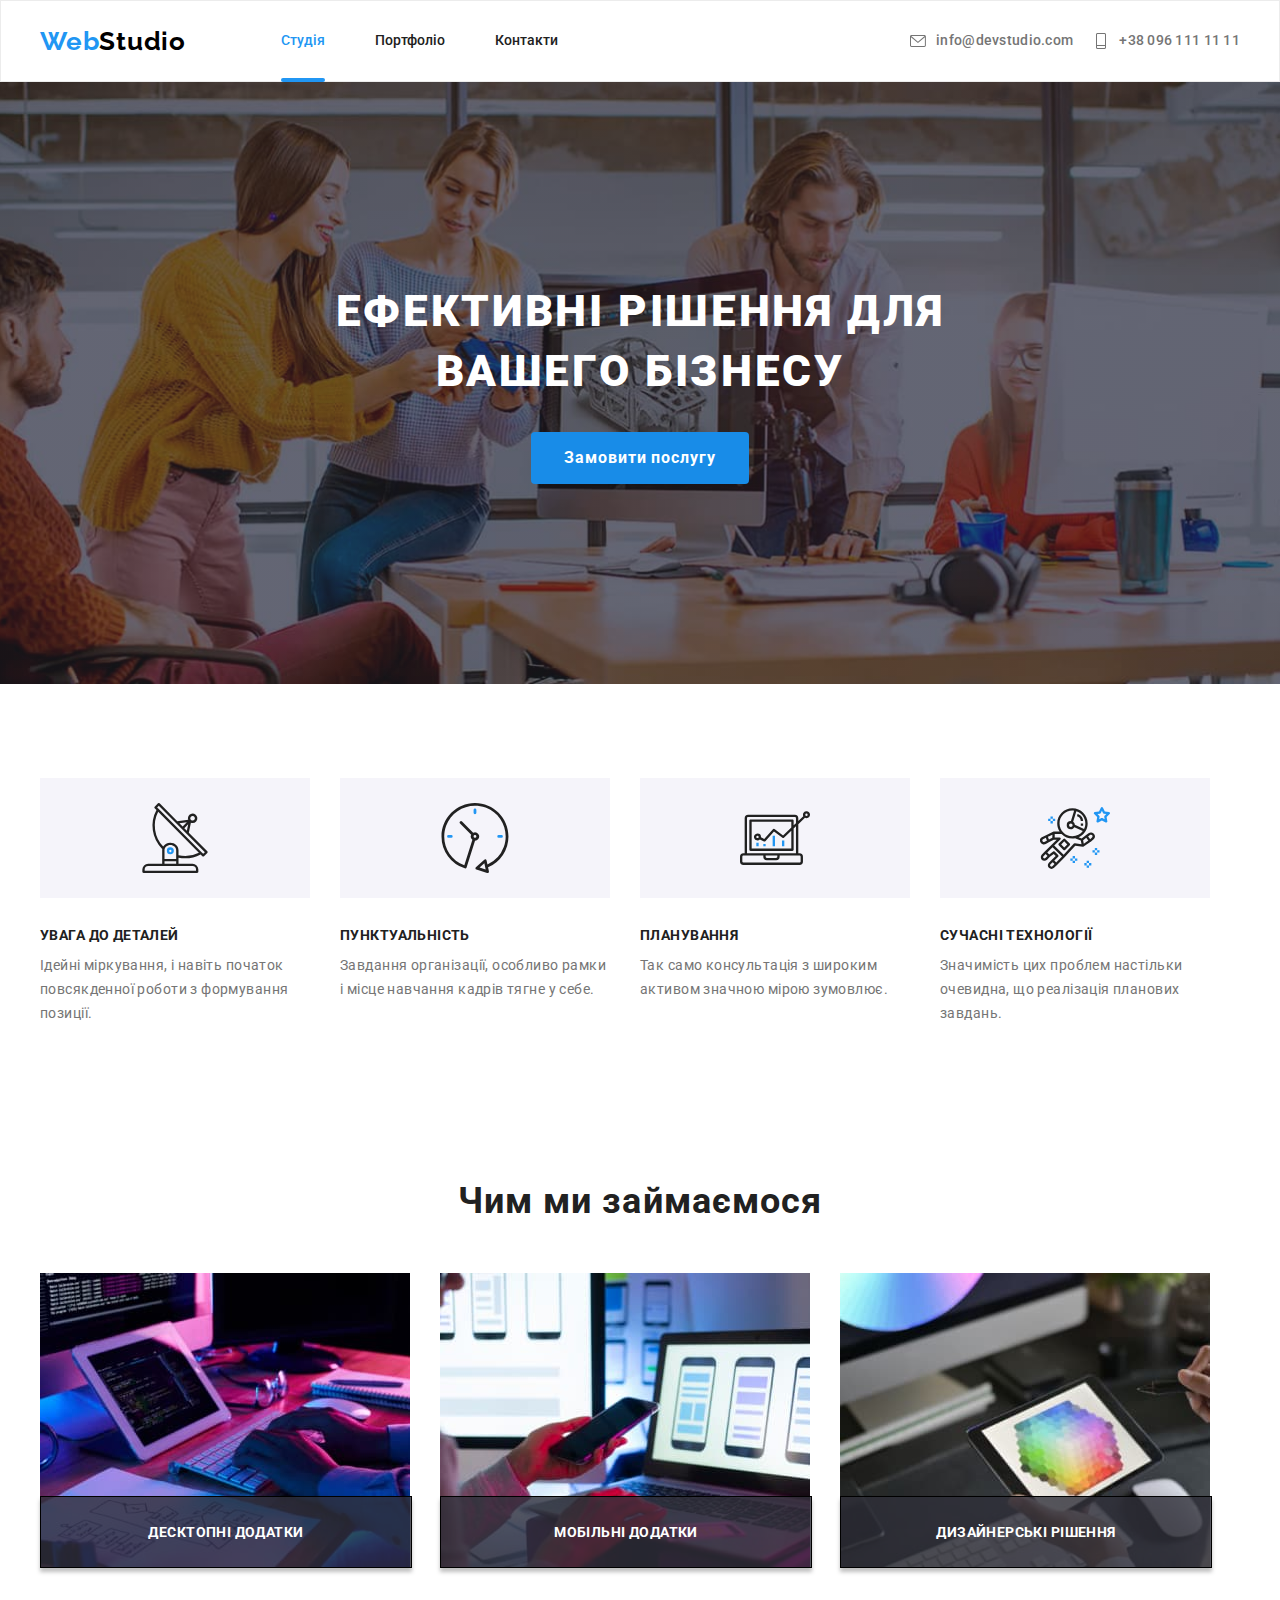
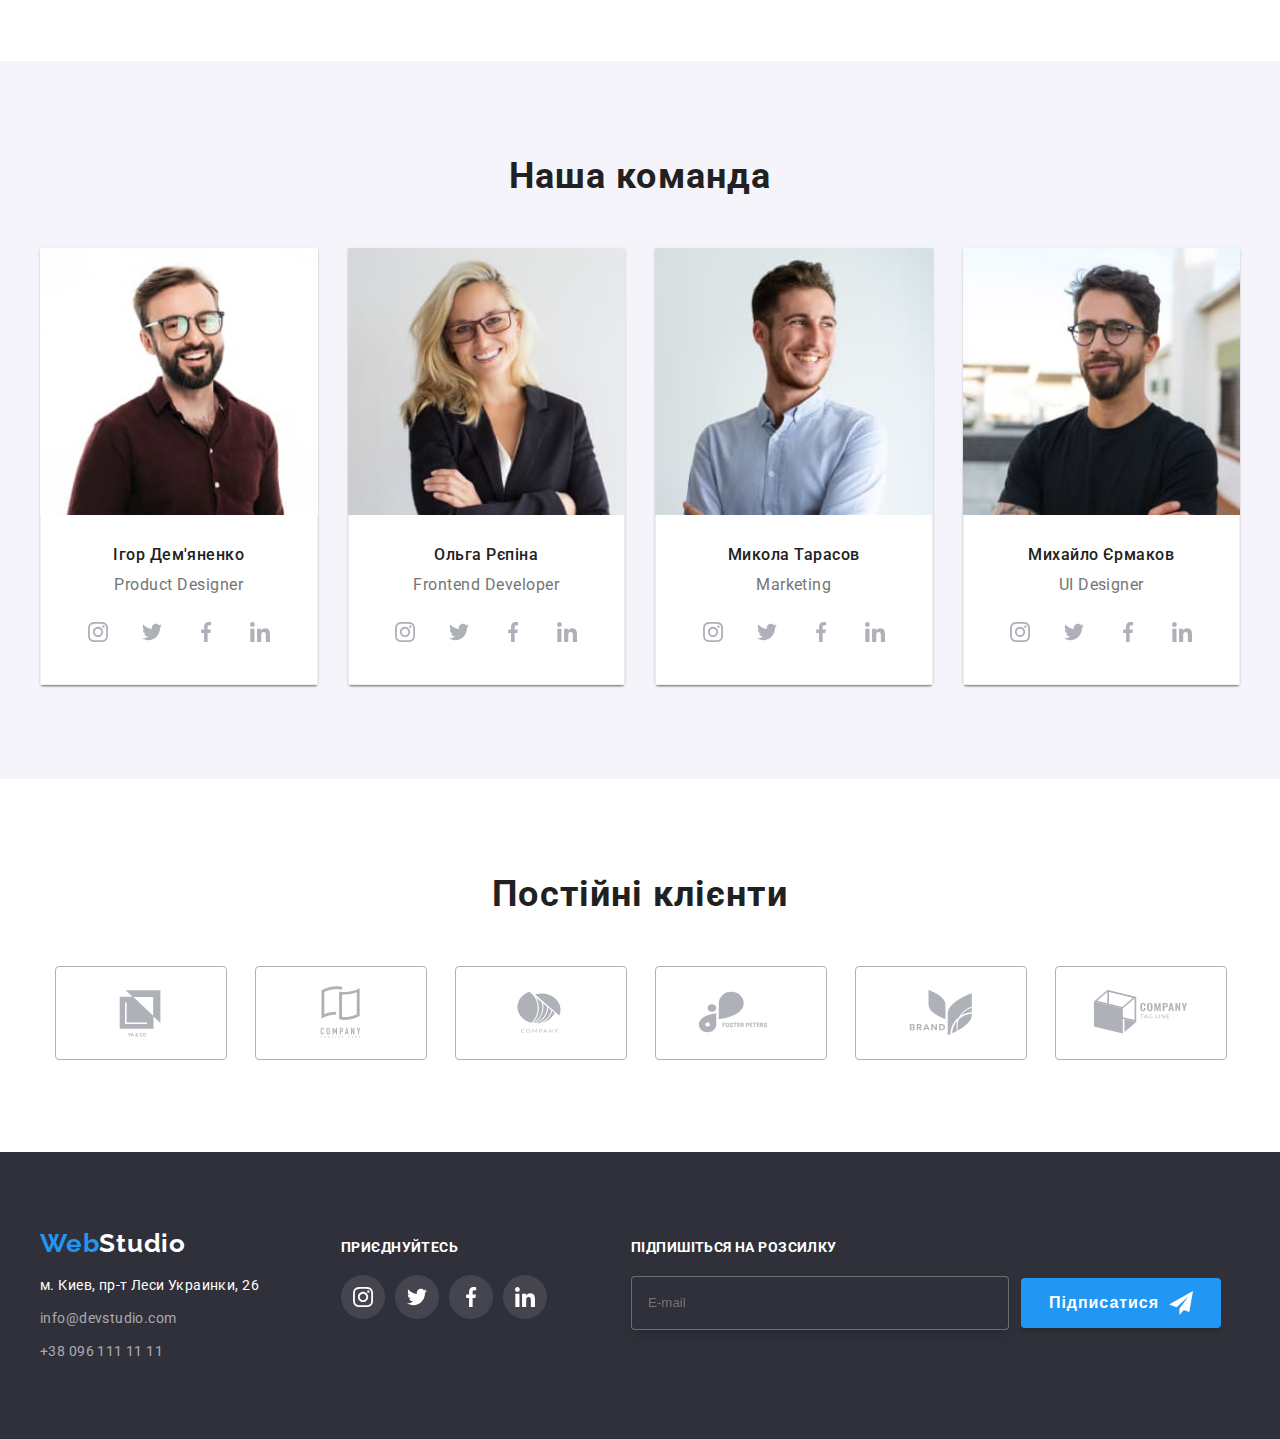
==== commit c9c30ac7: "dsdsC" ====
--- a/index.html
+++ b/index.html
@@ -45,7 +45,7 @@
                 <div class="container" >
                 
                     <button data-menu-close type="button" class="menu-close" >
-                    <svg class="icon-close" width="18" height="18" >
+                    <svg class="icon-close" width="19" height="19" >
                     <use href="./images/close.svg#icon-close-black"></use>
                     </svg>
                     </button>
@@ -421,7 +421,7 @@
 <!--footer-->
     <footer class="footer">
         <div class="container">
-            
+            <div class="footer-wrap">
             <div class="footer-balance">
                 <a href="./index.html" class="logo">Web<span class="footer-logo">Studio</span></a>
             <address>
@@ -466,7 +466,7 @@
                         </a>
                     </li>
                 </ul>
-            
+            </div>
             </div>
             <div class="foot-form-field">
                 <h2 class="form-title">Підпишіться на розсилку</h2>
@@ -480,7 +480,7 @@
                             placeholder="E-mail"
                             required
                             >
-                    <button type="button" class="foot-btn "><span class="text">Підписатися</span> 
+                    <button type="button" class="foot-btn "> Підписатися 
                         <svg class="icon-foot " width="24" height="24">
                             <use href="./images/foorm 1.svg#icon-teleg"></use>
                         </svg>
--- a/css/main.min.css
+++ b/css/main.min.css
@@ -1 +1 @@
-body{background:#fff;color:#212121;font-family:"Roboto",sans-serif;font-style:normal;font-size:14px;line-height:1.7;text-decoration:none;margin:0}.no-scroll{overflow:hidden}h1,h2,h3,h4,h5,a{margin:0;padding:0}ul{margin:0;padding:0}img{display:block;width:100%;max-width:100%;height:auto}p{color:#757575;text-decoration:none;margin:0;padding:0;font-size:16px}a{text-decoration:none}.container{width:100%;padding-left:15px;padding-right:15px;margin-left:auto;margin-right:auto}@media screen and (min-width: 480px){.container{max-width:480px}}@media screen and (min-width: 768px){.container{max-width:768px}}@media screen and (min-width: 1200px){.container{max-width:1200px}}.section.no-padding{padding-bottom:0}.section{padding-top:94px;padding-bottom:94px}.section-title{padding-top:0;color:#212121;margin-bottom:50px;font-weight:700;font-size:28px;line-height:1.2;text-align:center;text-decoration:none;letter-spacing:.03em}@media screen and (min-width: 480px){.section-title{font-size:28px}}@media screen and (min-width: 768px){.section-title{font-size:28px}}@media screen and (min-width: 1200px){.section-title{font-size:36px}}.button{background-color:#188ce8;color:#fff;font-weight:700;font-size:16px;line-height:1.8;text-decoration:none;font-family:inherit}.button{cursor:pointer;font-family:inherit;border:1px solid rgba(0,0,0,0)}.button-primary{background-color:#188ce8;color:#fff;display:-webkit-box;display:-ms-flexbox;display:flex;border:1px solid rgba(0,0,0,0);font-family:inherit;display:inline-block;padding:10px 32px;border-radius:4px;min-width:216px;text-align:center}.button-primary{font-family:"Roboto";font-style:normal;font-weight:700;line-height:1.88;-webkit-box-align:center;-ms-flex-align:center;align-items:center;text-align:center;letter-spacing:.06em;cursor:pointer}.button-primary:focus,.button-primary:hover{background-color:#2196f3;color:#fff}@media screen and (min-width: 480px){.button-primary{font-size:16px}}@media screen and (min-width: 768px){.button-primary{font-size:16px}}@media screen and (min-width: 1200px){.button-primary{font-size:16px}}.logo{padding-top:16px;padding-bottom:16px;font-family:"Raleway";color:#2196f3;font-family:Raleway,sans-serif;font-size:24px;line-height:1.2;text-decoration:none}@media screen and (min-width: 480px){.logo{padding-top:16px;padding-bottom:16px;font-weight:700;font-size:24px;line-height:1.1666666667;letter-spacing:.03em}}@media screen and (min-width: 768px){.logo{padding-top:16px;padding-bottom:16px;font-weight:700;font-size:24px;line-height:1.1666666667;letter-spacing:.03em}}@media screen and (min-width: 1200px){.logo{margin-top:0px;font-weight:700;font-size:26px;line-height:1.1666666667;letter-spacing:.03em}}.heder-logo{font-family:"Raleway";color:#000}.footer-logo{color:#fff}.footer .logo{display:-webkit-box;display:-ms-flexbox;display:flex;-webkit-box-pack:center;-ms-flex-pack:center;justify-content:center;text-align:center;display:block}@media screen and (min-width: 1200px){.footer .logo{text-align:left;margin-left:15px}}.backdrop{position:fixed;top:0;left:0;width:100%;height:100%;background-color:rgba(0,0,0,.2);-webkit-transition:opacity 250ms cubic-bezier(0.4, 0, 0.2, 1),visibility 250ms cubic-bezier(0.4, 0, 0.2, 1);transition:opacity 250ms cubic-bezier(0.4, 0, 0.2, 1),visibility 250ms cubic-bezier(0.4, 0, 0.2, 1);overflow:scroll}.backdrop.is-hidden{opacity:0;visibility:hidden;pointer-events:none}.modal{padding:40px;position:absolute;top:50%;left:50%;background-color:#fff;width:100%;height:620px;-webkit-transform:translate(-50%, -50%);transform:translate(-50%, -50%);-webkit-box-shadow:0px 1px 3px rgba(0,0,0,.12),0px 1px 1px rgba(0,0,0,.14),0px 2px 1px rgba(0,0,0,.2);box-shadow:0px 1px 3px rgba(0,0,0,.12),0px 1px 1px rgba(0,0,0,.14),0px 2px 1px rgba(0,0,0,.2);border-radius:4px}@media screen and (min-width: 480px){.modal{top:30px;left:30%;-webkit-transform:translate(-15%);transform:translate(-15%);width:450px;height:609px}}@media screen and (min-width: 768px){.modal{top:50%;left:50%;-webkit-transform:translate(-50%);transform:translate(-50%);width:450px;height:609px}}@media screen and (min-width: 1200px){.modal{width:528px;height:581px}}.icon-close{position:absolute;top:50%;left:50%;-webkit-transform:translate(-50%, -50%);transform:translate(-50%, -50%);width:18px;height:18px;-webkit-transition:opacity 250ms cubic-bezier(0.4, 0, 0.2, 1),-webkit-transform 250ms cubic-bezier(0.4, 0, 0.2, 1);transition:opacity 250ms cubic-bezier(0.4, 0, 0.2, 1),-webkit-transform 250ms cubic-bezier(0.4, 0, 0.2, 1);transition:transform 250ms cubic-bezier(0.4, 0, 0.2, 1),opacity 250ms cubic-bezier(0.4, 0, 0.2, 1);transition:transform 250ms cubic-bezier(0.4, 0, 0.2, 1),opacity 250ms cubic-bezier(0.4, 0, 0.2, 1),-webkit-transform 250ms cubic-bezier(0.4, 0, 0.2, 1);cursor:pointer;fill:#000}.icon-close:focus,.icon-close:hover{fill:#2196f3}.modal-btd{position:absolute;top:8px;right:8px;width:30px;height:30px;border:1px solid rgba(0,0,0,.1);background-color:rgba(0,0,0,0);border-radius:50%}.modal-title{margin-bottom:12px;font-style:normal;font-weight:700;font-size:20px;line-height:1.15;text-align:center;letter-spacing:.03em;color:#212121}@media screen and (min-width: 480px){.modal-title{font-size:20px;line-height:1.5}}@media screen and (min-width: 768px){.modal-title{font-size:20px;line-height:1.5}}@media screen and (min-width: 1200px){.modal-title{font-size:20px;line-height:1.15}}.form{width:100%;margin-left:auto;margin-right:auto}.form-field{position:relative;display:-webkit-box;display:-ms-flexbox;display:flex;-webkit-box-orient:vertical;-webkit-box-direction:normal;-ms-flex-direction:column;flex-direction:column;margin-bottom:10px}.form-input{padding-left:47px;width:100%;height:40px;font:inherit;border:1px solid rgba(33,33,33,.2);border-radius:4px;-webkit-transition-property:color,background-color,-webkit-box-shadow;transition-property:color,background-color,-webkit-box-shadow;transition-property:color,background-color,box-shadow;transition-property:color,background-color,box-shadow,-webkit-box-shadow;-webkit-transition-duration:250ms;transition-duration:250ms;-webkit-transition-timing-function:cubic-bezier(0.4, 0, 0.2, 1);transition-timing-function:cubic-bezier(0.4, 0, 0.2, 1)}.form-input:focus,.form-input:hover{outline:1px solid #188ce8;border:rgba(0,0,0,0)}@media screen and (min-width: 480px){.form-input{width:370px}}@media screen and (min-width: 768px){.form-input{width:370px}}@media screen and (min-width: 1200px){.form-input{width:448PX}}.icon-form{position:absolute;top:50%;left:12px;display:inline-block;width:18px;height:18px;fill:#000}.form-input:focus+.icon-form,.form-input:hover+.icon-form{fill:#188ce8}.form-field label{font-weight:400;font-size:12px;line-height:1.2;letter-spacing:.01em;color:#757575;margin-bottom:4px}.form-comment{position:relative;display:-webkit-box;display:-ms-flexbox;display:flex;-webkit-box-orient:vertical;-webkit-box-direction:normal;-ms-flex-direction:column;flex-direction:column;margin-bottom:20px}.form-comment label{font-weight:400;font-size:12px;line-height:1.2;letter-spacing:.01em;color:#757575;margin-bottom:4px}.comment{padding:8px;display:-webkit-box;display:-ms-flexbox;display:flex;-webkit-box-orient:vertical;-webkit-box-direction:normal;-ms-flex-direction:column;flex-direction:column;resize:none;border:1px solid rgba(33,33,33,.2);border-radius:4px}.comment:focus,.comment:hover{outline:1px solid #188ce8}.topic-text{display:-webkit-box;display:-ms-flexbox;display:flex;text-align:center;-webkit-box-align:center;-ms-flex-align:center;align-items:center;font-style:normal;font-weight:400;font-size:10px;line-height:1.71;letter-spacing:.03em;color:#757575;-webkit-box-pack:center;-ms-flex-pack:center;justify-content:center}@media screen and (min-width: 480px){.topic-text{font-size:12px;line-height:1.1666666667}}@media screen and (min-width: 768px){.topic-text{font-size:12px;line-height:1.1666666667}}@media screen and (min-width: 1200px){.topic-text{font-size:14px;line-height:1.71}}.condition{margin-left:3px;-webkit-text-decoration-line:underline;text-decoration-line:underline;color:#2196f3}@media screen and (min-width: 480px){.condition{margin-left:3px}}@media screen and (min-width: 768px){.condition{margin-left:3px}}@media screen and (min-width: 1200px){.condition{margin-left:10px}}.checkbox{position:absolute;width:1px;height:1px;margin:-1px;border:0;padding:0;clip:rect(0 0 0 0);overflow:hidden}.checkbox-icon{display:-webkit-box;display:-ms-flexbox;display:flex;text-align:center;-webkit-box-align:center;-ms-flex-align:center;align-items:center;margin-right:8px;content:"";display:inline-block;align-items:center;width:16px;height:15px;border:2px solid #000;border-radius:2px;cursor:pointer}.checkbox:checked+.checkbox-icon{border-color:#188ce8;background-color:#188ce8;background-size:contain;background-origin:border-box;-webkit-transition-property:color,background-color,-webkit-box-shadow;transition-property:color,background-color,-webkit-box-shadow;transition-property:color,background-color,box-shadow;transition-property:color,background-color,box-shadow,-webkit-box-shadow;-webkit-transition-duration:250ms;transition-duration:250ms;-webkit-transition-timing-function:cubic-bezier(0.4, 0, 0.2, 1);transition-timing-function:cubic-bezier(0.4, 0, 0.2, 1)}.btn-form{margin:auto;margin-top:30px;width:200px;height:50px;padding:10px 52px;font-weight:700;font-size:16px;line-height:1.88;display:-webkit-box;display:-ms-flexbox;display:flex;-webkit-box-align:center;-ms-flex-align:center;align-items:center;text-align:center;letter-spacing:.06em;color:#fff;background:#2196f3;-webkit-box-shadow:0px 4px 4px rgba(0,0,0,.15);box-shadow:0px 4px 4px rgba(0,0,0,.15);border-radius:4px;-webkit-transition-property:color,background-color,-webkit-box-shadow;transition-property:color,background-color,-webkit-box-shadow;transition-property:color,background-color,box-shadow;transition-property:color,background-color,box-shadow,-webkit-box-shadow;-webkit-transition-duration:250ms;transition-duration:250ms;-webkit-transition-timing-function:cubic-bezier(0.4, 0, 0.2, 1);transition-timing-function:cubic-bezier(0.4, 0, 0.2, 1);cursor:pointer;border:1px solid rgba(0,0,0,0)}.btn-form:hover,.btn-form:focus{background-color:#188ce8;-webkit-box-shadow:0px 4px 4px rgba(0,0,0,.15);box-shadow:0px 4px 4px rgba(0,0,0,.15)}@media screen and (min-width: 480px){.header{height:60px}}@media screen and (min-width: 768px){.header{height:80px;border:1px solid #ececec}}@media screen and (min-width: 1200px){.header{border:1px solid #ececec;height:80px}}.list{padding:0;margin:0;list-style:none}.main-nav{display:-webkit-box;display:-ms-flexbox;display:flex;-ms-flex-wrap:wrap;flex-wrap:wrap;-webkit-box-align:center;-ms-flex-align:center;align-items:center}.site-nav{font-family:"roboto";display:none;margin-left:95px}@media screen and (min-width: 480px){.site-nav{display:none}}@media screen and (min-width: 768px){.site-nav{display:-webkit-box;display:-ms-flexbox;display:flex}}@media screen and (min-width: 1200px){.site-nav{display:-webkit-box;display:-ms-flexbox;display:flex}}.site-nav__item:not(:last-child){margin-right:50px}.site-nav__link{position:relative;display:none;padding-top:32px;padding-bottom:32px;color:#212121;font-weight:500;font-size:14px;line-height:1.14;text-decoration:none;-webkit-transition-property:color;transition-property:color;-webkit-transition-duration:250ms;transition-duration:250ms;-webkit-transition-timing-function:cubic-bezier(0.4, 0, 0.2, 1);transition-timing-function:cubic-bezier(0.4, 0, 0.2, 1)}.site-nav__link::after{content:"";position:absolute;left:0;bottom:-1px;display:block;width:100%;height:4px;background-color:#188ce8;opacity:0;border-radius:2px}.site-nav__link:hover,.site-nav__link:focus{color:#2196f3;border-radius:4px;text-decoration:none}@media screen and (min-width: 480px){.site-nav__link{display:none}}@media screen and (min-width: 768px){.site-nav__link{display:block}}@media screen and (min-width: 1200px){.site-nav__link{display:block}}.site-nav__link.current{color:#2196f3}.site-nav__link.current.current::after{opacity:1;background:#2196f3}.menu-open{display:block;margin-left:auto;margin-bottom:10px;width:24px;height:24px;border:1px solid rgba(0,0,0,0);background-color:rgba(0,0,0,0)}@media screen and (min-width: 768px){.menu-open{display:none}}@media screen and (min-width: 1200px){.menu-open{display:none}}.menu-open .icon-menu{position:absolute;margin-top:22px;top:-10px;left:87%;width:24px;height:24px;-webkit-transition:opacity 250ms cubic-bezier(0.4, 0, 0.2, 1),-webkit-transform 250ms cubic-bezier(0.4, 0, 0.2, 1);transition:opacity 250ms cubic-bezier(0.4, 0, 0.2, 1),-webkit-transform 250ms cubic-bezier(0.4, 0, 0.2, 1);transition:transform 250ms cubic-bezier(0.4, 0, 0.2, 1),opacity 250ms cubic-bezier(0.4, 0, 0.2, 1);transition:transform 250ms cubic-bezier(0.4, 0, 0.2, 1),opacity 250ms cubic-bezier(0.4, 0, 0.2, 1),-webkit-transform 250ms cubic-bezier(0.4, 0, 0.2, 1);cursor:pointer;fill:#000}.menu-open .icon-menu:focus,.menu-open .icon-menu:hover{fill:#2196f3}@media screen and (min-width: 480px){.menu-open .icon-menu{top:-8px;left:92%}}.mob-menu{position:fixed;top:0;left:0;width:100%;height:100%;background-color:#fff}.mob-menu>.container{height:100%;display:-webkit-box;display:-ms-flexbox;display:flex;-webkit-box-orient:vertical;-webkit-box-direction:normal;-ms-flex-direction:column;flex-direction:column;-webkit-box-pack:justify;-ms-flex-pack:justify;justify-content:space-between;overflow:auto}@media screen and (min-width: 480px){.mob-menu{height:796px}}@media screen and (min-width: 768px){.mob-menu{display:none}}@media screen and (min-width: 1200px){.mob-menu{display:none}}.menu-nav{margin-top:48px;margin-bottom:auto}.menu-mob__item{margin-left:40px}.menu-mob__item:not(:last-child){margin-bottom:32px}.menu-mob__link{font-style:normal;font-weight:500;font-size:40px;line-height:1.175;letter-spacing:.02em;color:#212121}.menu-mob__link:focus,.menu-mob__link:hover{color:#2196f3}.menu-contact{margin-left:40px;margin-bottom:54px}.menu-con__item{margin-bottom:32px}.menu-con-mail{font-weight:500;font-size:24px;line-height:1.1666666667;letter-spacing:.02em;color:#757575}.menu-con-tel{font-weight:500;font-size:26px;line-height:1.1764705882;letter-spacing:.02em;color:#2196f3}@media screen and (min-width: 480px){.menu-con-tel{font-size:34px}}.menu-soc{display:-webkit-box;display:-ms-flexbox;display:flex;margin-left:30px;margin-bottom:48px}.menu-soc__item:not(:last-child){border-right:1px solid rgba(33,33,33,.2)}.menu-soc__link{margin-right:10px;margin-left:10px;font-weight:500;font-size:10px;line-height:1.2222222222;letter-spacing:.02em;color:#2196f3}@media screen and (min-width: 480px){.menu-soc__link{font-size:18px}}.menu-close{display:block;margin-left:auto;margin-bottom:10px;margin-right:10px}@media screen and (min-width: 768px){.menu-close{display:none}}@media screen and (min-width: 1200px){.menu-close{display:none}}.menu-close{position:absolute;top:8px;right:8px;width:30px;height:30px;border:1px solid rgba(0,0,0,0);background-color:rgba(0,0,0,0);border-radius:50%}.menu-close .icon-close{position:absolute;top:50%;left:50%;-webkit-transform:translate(-50%, -50%);transform:translate(-50%, -50%);width:18px;height:18px;-webkit-transition:opacity 250ms cubic-bezier(0.4, 0, 0.2, 1),-webkit-transform 250ms cubic-bezier(0.4, 0, 0.2, 1);transition:opacity 250ms cubic-bezier(0.4, 0, 0.2, 1),-webkit-transform 250ms cubic-bezier(0.4, 0, 0.2, 1);transition:transform 250ms cubic-bezier(0.4, 0, 0.2, 1),opacity 250ms cubic-bezier(0.4, 0, 0.2, 1);transition:transform 250ms cubic-bezier(0.4, 0, 0.2, 1),opacity 250ms cubic-bezier(0.4, 0, 0.2, 1),-webkit-transform 250ms cubic-bezier(0.4, 0, 0.2, 1);cursor:pointer;fill:#000}.menu-close .icon-close:focus,.menu-close .icon-close:hover{fill:#2196f3}.mob-menu.is-hidden{opacity:0;visibility:hidden;pointer-events:none}.foundation{display:-webkit-box;display:-ms-flexbox;display:flex;-webkit-box-align:center;-ms-flex-align:center;align-items:center;-webkit-box-pack:center;-ms-flex-pack:center;justify-content:center;text-align:center;padding-top:118px;padding-bottom:118px;text-align:center;max-width:100vw;height:auto;background-color:#757575;margin-right:auto;margin-left:auto;margin-top:0;margin-bottom:0;background-image:-webkit-gradient(linear, left top, left bottom, from(rgba(47, 48, 58, 0.4)), to(rgba(47, 48, 58, 0.4))),url("../images/hero-bg-mob.jpg");background-image:linear-gradient(rgba(47, 48, 58, 0.4), rgba(47, 48, 58, 0.4)),url("../images/hero-bg-mob.jpg");background-size:cover;background-repeat:no-repeat;background-position:center}@media(min-device-pixel-ratio: 2),(-webkit-min-device-pixel-ratio: 2),(min-resolution: 192dpi),(min-resolution: 2dppx){.foundation{background-image:-webkit-gradient(linear, left top, right top, from(rgba(47, 48, 58, 0.4)), to(rgba(47, 48, 58, 0.4))),url("../images/hero-bg-mob-2x.jpg");background-image:linear-gradient(to right, rgba(47, 48, 58, 0.4), rgba(47, 48, 58, 0.4)),url("../images/hero-bg-mob-2x.jpg")}}@media(min-width: 481px){.foundation{padding-top:118px;padding-bottom:118px;background-image:-webkit-gradient(linear, left top, right top, from(rgba(47, 48, 58, 0.4)), to(rgba(47, 48, 58, 0.4))),url("../images/hero-bg-tab.jpg");background-image:linear-gradient(to right, rgba(47, 48, 58, 0.4), rgba(47, 48, 58, 0.4)),url("../images/hero-bg-tab.jpg")}}@media(min-width: 481px)and (min-device-pixel-ratio: 2),(min-width: 481px)and (-webkit-min-device-pixel-ratio: 2),(min-width: 481px)and (min-resolution: 192dpi),(min-width: 481px)and (min-resolution: 2dppx){.foundation{background-image:-webkit-gradient(linear, left top, right top, from(rgba(47, 48, 58, 0.4)), to(rgba(47, 48, 58, 0.4))),url("../images/hero-bg-tab-2x.jpg");background-image:linear-gradient(to right, rgba(47, 48, 58, 0.4), rgba(47, 48, 58, 0.4)),url("../images/hero-bg-tab-2x.jpg")}}@media(min-width: 769px){.foundation{padding-top:200px;padding-bottom:200px;max-width:1600px;background-image:-webkit-gradient(linear, left top, right top, from(rgba(47, 48, 58, 0.4)), to(rgba(47, 48, 58, 0.4))),url("../images/hero-bg-desk.jpg");background-image:linear-gradient(to right, rgba(47, 48, 58, 0.4), rgba(47, 48, 58, 0.4)),url("../images/hero-bg-desk.jpg")}}@media(min-width: 769px)and (min-device-pixel-ratio: 2),(min-width: 769px)and (-webkit-min-device-pixel-ratio: 2),(min-width: 769px)and (min-resolution: 192dpi),(min-width: 769px)and (min-resolution: 2dppx){.foundation{background-image:-webkit-gradient(linear, left top, right top, from(rgba(47, 48, 58, 0.4)), to(rgba(47, 48, 58, 0.4))),url("../images/hero-bg-desk-2x.jpg");background-image:linear-gradient(to right, rgba(47, 48, 58, 0.4), rgba(47, 48, 58, 0.4)),url("../images/hero-bg-desk-2x.jpg")}}.foundation-title{display:block;width:696px;margin:0 auto;margin-top:0;margin-bottom:30px}.foundation-title{color:#fff;width:100%;font-family:"roboto";font-style:normal;font-weight:900;font-size:26px;line-height:1.4285714286;text-align:center;letter-spacing:.06em;text-transform:uppercase}@media screen and (min-width: 480px){.foundation-title{font-size:26px;text-align:center;line-height:1.62}}@media screen and (min-width: 768px){.foundation-title{width:360px;height:84px;font-size:26px;line-height:1.62}}@media screen and (min-width: 1200px){.foundation-title{width:696px;height:120px;font-size:44px;line-height:1.36}}.feature .item{width:100%}.feature{display:-webkit-box;display:-ms-flexbox;display:flex;-ms-flex-wrap:wrap;flex-wrap:wrap;gap:30px;margin-bottom:60px}.feature .list .item{width:270px;height:74px}.list-item::before{display:block;-ms-flex-wrap:wrap;flex-wrap:wrap;content:"";width:100%;height:120px;background-size:70px 70px;background-repeat:no-repeat;background-position:center;background-color:#f5f4fa;margin-bottom:30px}@media screen and (min-width: 768px){.list-item::before{-ms-flex-preferred-size:calc((100% - 30px)/2);flex-basis:calc((100% - 30px)/2)}}@media screen and (min-width: 1200px){.list-item::before{-ms-flex-preferred-size:calc((100% - 90px)/4);flex-basis:calc((100% - 90px)/4)}}.icon-antenna::before{background-image:url(../images/antenna.svg)}.icon-clock::before{background-image:url(../images/clock.svg)}.icon-diagram::before{background-image:url(../images/diagram.svg)}.icon-astronaut::before{background-image:url(../images/astronaut.svg)}.feature-title{margin-bottom:10px;Font-weight:700;font-size:14px;line-height:1.14;text-align:center;letter-spacing:.03em}@media screen and (min-width: 480px){.feature-title{text-align:center}}@media screen and (min-width: 768px){.feature-title{text-align:left}}@media screen and (min-width: 1200px){.feature-title{text-align:left}}.feature-text{font-weight:400;font-size:14px;line-height:1.71;letter-spacing:.03em}@media screen and (min-width: 480px){.feature-text{max-width:450px}}@media screen and (min-width: 768px){.feature-text{max-width:354px}}@media screen and (min-width: 1200px){.feature-text{width:270px}}.feature .list .title{color:#000;font-weight:700;font-size:14px;line-height:1.14}.feature .list .link{color:#2196f3}.services{display:none}@media screen and (min-width: 480px){.services{display:none}}@media screen and (min-width: 768px){.services{display:none;text-decoration:none}}@media screen and (min-width: 1200px){.services{display:-webkit-box;display:-ms-flexbox;display:flex}}.occupation{display:-webkit-box;display:-ms-flexbox;display:flex;position:relative;gap:30px}@media screen and (min-width: 480px){.occupation{display:none}}@media screen and (min-width: 768px){.occupation{display:none;text-decoration:none}}@media screen and (min-width: 1200px){.occupation{display:-webkit-box;display:-ms-flexbox;display:flex}}.product-actions{position:absolute;top:76%;width:370px;height:70px;background:rgba(47,48,58,.8);border:1px solid #000;-webkit-box-shadow:0px 4px 4px rgba(0,0,0,.25);box-shadow:0px 4px 4px rgba(0,0,0,.25);display:-webkit-box;display:-ms-flexbox;display:flex;-webkit-box-align:center;-ms-flex-align:center;align-items:center;-webkit-box-pack:center;-ms-flex-pack:center;justify-content:center}.box-text{font-weight:700;font-size:14px;line-height:1.1;letter-spacing:.03em;text-transform:uppercase;color:#fff}.occupation .list{width:370px;height:294px}.team{display:-webkit-box;display:-ms-flexbox;display:flex;-ms-flex-wrap:wrap;flex-wrap:wrap;gap:30px;background:#f5f4fa}.team .list .title{font-weight:700;font-size:18px;line-height:2}.team .list,.title{color:#212121}.team .item{background-color:#fff;width:100%;-webkit-box-shadow:0px 1px 3px rgba(0,0,0,.12),0px 1px 1px rgba(0,0,0,.14),0px 2px 1px rgba(0,0,0,.2);box-shadow:0px 1px 3px rgba(0,0,0,.12),0px 1px 1px rgba(0,0,0,.14),0px 2px 1px rgba(0,0,0,.2);border-radius:0px 0px 4px 4px}@media screen and (min-width: 768px){.team .item{width:calc((100% - 30px)/2)}}@media screen and (min-width: 1200px){.team .item{width:calc((100% - 90px)/4)}}.team-title{margin-top:0;margin-bottom:10px;font-weight:500;font-size:16px;line-height:1.2;text-align:center;letter-spacing:.03em}.team-text{font-weight:400;font-size:16px;line-height:1.2;text-align:center;letter-spacing:.03em;margin-bottom:16px}.team-foto{border-radius:0px}.team-heading{padding:30px;border-bottom:1px solid #eee;border-left:1px solid #eee;border-right:1px solid #eee}.icon-list{display:-webkit-box;display:-ms-flexbox;display:flex;-webkit-box-pack:center;-ms-flex-pack:center;justify-content:center;-ms-flex-wrap:wrap;flex-wrap:wrap;list-style:none;gap:10px}.team-options{content:"";width:44px;height:44px}.team-link{display:-webkit-box;display:-ms-flexbox;display:flex;-ms-flex-wrap:wrap;flex-wrap:wrap;-webkit-box-align:center;-ms-flex-align:center;align-items:center;-webkit-box-pack:center;-ms-flex-pack:center;justify-content:center;width:100%;height:100%;padding:0;border:none;color:#afb1b8;border-radius:50%;-webkit-transition-property:color,background-color;transition-property:color,background-color;-webkit-transition-duration:250ms;transition-duration:250ms;-webkit-transition-timing-function:cubic-bezier(0.4, 0, 0.2, 1);transition-timing-function:cubic-bezier(0.4, 0, 0.2, 1)}.team-link:hover,.team-link:focus{color:#fff;background-color:#188ce8}.team-icon{display:-webkit-box;display:-ms-flexbox;display:flex;-ms-flex-wrap:wrap;flex-wrap:wrap;width:20px;height:20px;fill:currentColor}.contact{font-family:"roboto";display:none;margin-left:auto;-webkit-transition-property:color;transition-property:color;-webkit-transition-duration:250ms;transition-duration:250ms;-webkit-transition-timing-function:cubic-bezier(0.4, 0, 0.2, 1);transition-timing-function:cubic-bezier(0.4, 0, 0.2, 1)}.contact:hover,.contact:focus{color:#2196f3}@media screen and (min-width: 480px){.contact{display:none}}@media screen and (min-width: 768px){.contact{display:block}}@media screen and (min-width: 1200px){.contact{display:-webkit-box;display:-ms-flexbox;display:flex;padding-left:20px}}.contact{color:#757575;font-weight:500;font-size:14px;line-height:1.14;letter-spacing:.02em}@media screen and (min-width: 768px){.contact{font-weight:500;font-size:12px;line-height:1.1666666667;letter-spacing:.02em;color:#757575}}@media screen and (min-width: 1200px){.contact{color:#757575;font-weight:500;font-size:14px;line-height:1.14;letter-spacing:.02em}}.contact__icon{text-align:center;width:16px;height:16px;margin-right:10px;fill:currentColor}.contact__tel{-webkit-transition-property:color;transition-property:color;-webkit-transition-duration:250ms;transition-duration:250ms;-webkit-transition-timing-function:cubic-bezier(0.4, 0, 0.2, 1);transition-timing-function:cubic-bezier(0.4, 0, 0.2, 1)}.contact__mail{-webkit-transition-property:color;transition-property:color;-webkit-transition-duration:250ms;transition-duration:250ms;-webkit-transition-timing-function:cubic-bezier(0.4, 0, 0.2, 1);transition-timing-function:cubic-bezier(0.4, 0, 0.2, 1)}.contact__mail:hover,.contact__mail:focus{fill:currentColor}@media screen and (min-width: 768px){.contact__item:not(:last-child){padding-bottom:10px}}@media screen and (min-width: 1200px){.contact__item:not(:last-child){padding:0}}.clients{display:-webkit-box;display:-ms-flexbox;display:flex;-webkit-box-pack:center;-ms-flex-pack:center;justify-content:center;-ms-flex-wrap:wrap;flex-wrap:wrap;gap:30px}.clients__options{content:"";width:170px;height:92px;list-style:none;gap:30px;border-radius:4px}@media screen and (min-width: 480px){.clients__options{width:210px;height:92px}}@media screen and (min-width: 768px){.clients__options{width:226px;height:92px}}@media screen and (min-width: 1200px){.clients__options{width:170px;height:92px}}.clients__link{display:-webkit-box;display:-ms-flexbox;display:flex;-webkit-box-align:center;-ms-flex-align:center;align-items:center;-webkit-box-pack:center;-ms-flex-pack:center;justify-content:center;width:100%;height:100%;padding:0;border:none;color:#afb1b8;border:1px solid #afb1b8;border-radius:4px;-webkit-transition-property:color,border-color;transition-property:color,border-color;-webkit-transition-duration:250ms;transition-duration:250ms;-webkit-transition-timing-function:cubic-bezier(0.4, 0, 0.2, 1);transition-timing-function:cubic-bezier(0.4, 0, 0.2, 1)}.clients__link:hover,.clients__link:focus{color:#188ce8;border-color:#188ce8}.clients__icon{width:106px;height:60px;fill:currentColor}.cry{display:-webkit-box;display:-ms-flexbox;display:flex;-webkit-box-pack:center;-ms-flex-pack:center;justify-content:center;gap:8px;margin-bottom:50px}.cry-button{background-color:#f5f4fa;color:#000;padding:6px 22px;font-weight:500;font-size:16px;line-height:1.62;border:1px solid rgba(0,0,0,0);-webkit-transition-property:color,background-color,-webkit-box-shadow;transition-property:color,background-color,-webkit-box-shadow;transition-property:color,background-color,box-shadow;transition-property:color,background-color,box-shadow,-webkit-box-shadow;-webkit-transition-duration:250ms;transition-duration:250ms;-webkit-transition-timing-function:cubic-bezier(0.4, 0, 0.2, 1);transition-timing-function:cubic-bezier(0.4, 0, 0.2, 1)}.cry .list,.cry-links:hover,.cry .list,.cry-links:focus{background-color:#2196f3;color:#fff;-webkit-box-shadow:0px 3px 1px rgba(0,0,0,.1),0px 1px 2px rgba(0,0,0,.08),0px 2px 2px rgba(0,0,0,.12);box-shadow:0px 3px 1px rgba(0,0,0,.1),0px 1px 2px rgba(0,0,0,.08),0px 2px 2px rgba(0,0,0,.12)}.cry-button .cry-links{padding:6px 22px;display:inline-block;border-radius:8px;text-align:center;border-radius:4px}.portfolio-foto{position:relative;display:-webkit-box;display:-ms-flexbox;display:flex;-ms-flex-wrap:wrap;flex-wrap:wrap;gap:30px;padding-bottom:94px}.portfolio-foto .item-portfolio{width:calc((100% - 60px)/3)}.portfolio-foto .item-portfolio:hover,.portfolio-foto .item-portfolio:focus{-webkit-box-shadow:0px 1px 1px rgba(0,0,0,.12),0px 4px 4px rgba(0,0,0,.06),1px 4px 6px rgba(0,0,0,.16);box-shadow:0px 1px 1px rgba(0,0,0,.12),0px 4px 4px rgba(0,0,0,.06),1px 4px 6px rgba(0,0,0,.16)}.portfolio-foto .title{font-weight:700;font-size:18px;line-height:2}.card-heading{padding:20px 24px;border-bottom:1px solid #eee;border-left:1px solid #eee;border-right:1px solid #eee}.portfolio .list .title{font-weight:700;font-size:18px;line-height:2;text-decoration:none}.animation{display:block}.animation-card{position:relative;overflow:hidden;top:0%;left:0%;width:370px;height:294px}.text-animation{position:absolute;top:0;left:0;padding-top:63px;padding-right:24px;padding-bottom:63px;padding-left:24px;width:100%;height:100%;background:rgba(33,150,243,.9);font-size:18px;line-height:1.56;color:#fff;-webkit-transform:translateY(100%);transform:translateY(100%);opacity:1;-webkit-transition:opacity 250ms cubic-bezier(0.4, 0, 0.2, 1),-webkit-transform 250ms cubic-bezier(0.4, 0, 0.2, 1),-webkit-box-shadow 250ms cubic-bezier(0.4, 0, 0.2, 1);transition:opacity 250ms cubic-bezier(0.4, 0, 0.2, 1),-webkit-transform 250ms cubic-bezier(0.4, 0, 0.2, 1),-webkit-box-shadow 250ms cubic-bezier(0.4, 0, 0.2, 1);transition:transform 250ms cubic-bezier(0.4, 0, 0.2, 1),opacity 250ms cubic-bezier(0.4, 0, 0.2, 1),box-shadow 250ms cubic-bezier(0.4, 0, 0.2, 1);transition:transform 250ms cubic-bezier(0.4, 0, 0.2, 1),opacity 250ms cubic-bezier(0.4, 0, 0.2, 1),box-shadow 250ms cubic-bezier(0.4, 0, 0.2, 1),-webkit-transform 250ms cubic-bezier(0.4, 0, 0.2, 1),-webkit-box-shadow 250ms cubic-bezier(0.4, 0, 0.2, 1)}.portfolio-foto :hover .text-animation,.portfolio-foto :focus .text-animation{-webkit-transform:translateY(0%);transform:translateY(0%);opacity:1}.footer{padding-top:60px;padding-bottom:60px;background-color:#2f303a}.footer-list{margin-bottom:60px}@media screen and (min-width: 1200px){.footer-list{margin:0px}}.footer-list .item{font-family:"Roboto";font-style:normal;list-style:none;text-align:center;margin-bottom:9px}@media screen and (min-width: 480px){.footer-list .item{font-family:"Roboto";font-style:normal;list-style:none;text-align:center;margin-bottom:9px}}@media screen and (min-width: 768px){.footer-list .item{font-family:"Roboto";font-style:normal;list-style:none;text-align:center;margin-bottom:9px}}@media screen and (min-width: 1200px){.footer-list .item{margin-left:15px;font-family:"Roboto";font-style:normal;text-align:left;list-style:none;margin-bottom:9px}}.footer-contact{color:rgba(255,255,255,.6);font-style:normal;font-weight:400;font-size:14px;line-height:1.7;letter-spacing:.03em}.footer-adress{font-style:normal;font-weight:400;font-size:14px;line-height:1.71;letter-spacing:.03em;color:#fff}.footer-seti{-webkit-box-pack:center;-ms-flex-pack:center;justify-content:center;margin-bottom:60px}@media screen and (min-width: 768px){.footer-seti{margin-left:134px}}@media screen and (min-width: 1200px){.footer-seti{margin-left:70px}}.footer-title{text-align:center;font-weight:700;font-size:14px;line-height:1.1;letter-spacing:.03em;text-transform:uppercase;color:#fff;margin-bottom:20px}@media screen and (min-width: 480px){.footer-title{text-align:center}}@media screen and (min-width: 768px){.footer-title{text-align:center}}@media screen and (min-width: 1200px){.footer-title{text-align:left}}.footer .container{-webkit-box-orient:vertical;-webkit-box-direction:normal;-ms-flex-direction:column;flex-direction:column;-webkit-box-align:center;-ms-flex-align:center;align-items:center;display:-webkit-box;display:-ms-flexbox;display:flex;-webkit-box-pack:center;-ms-flex-pack:center;justify-content:center;-ms-flex-wrap:wrap;flex-wrap:wrap}@media screen and (min-width: 480px){.footer .container{-webkit-box-pack:center;-ms-flex-pack:center;justify-content:center}}@media screen and (min-width: 768px){.footer .container{-webkit-box-align:baseline;-ms-flex-align:baseline;align-items:baseline;-webkit-box-orient:inherit;-webkit-box-direction:inherit;-ms-flex-direction:inherit;flex-direction:inherit;-webkit-box-pack:center;-ms-flex-pack:center;justify-content:center}}@media screen and (min-width: 1200px){.footer .container{-webkit-box-orient:inherit;-webkit-box-direction:inherit;-ms-flex-direction:inherit;flex-direction:inherit;-webkit-box-align:baseline;-ms-flex-align:baseline;align-items:baseline}}.footer-options{content:"";width:44px;height:44px}.footer .icon-list{-webkit-box-align:center;-ms-flex-align:center;align-items:center}.footer-link{display:-webkit-box;display:-ms-flexbox;display:flex;-webkit-box-align:center;-ms-flex-align:center;align-items:center;-webkit-box-pack:center;-ms-flex-pack:center;justify-content:center;width:100%;height:100%;padding:0;border:none;color:#fff;border-radius:50%;background-color:rgba(255,255,255,.1);-webkit-transition-property:background-color;transition-property:background-color;-webkit-transition-duration:250ms;transition-duration:250ms;-webkit-transition-timing-function:cubic-bezier(0.4, 0, 0.2, 1);transition-timing-function:cubic-bezier(0.4, 0, 0.2, 1)}.footer-link:hover,.footer-link:focus{color:#fff;background-color:#188ce8}.footer-icon{width:20px;height:20px;fill:currentColor}.foot-form-field{margin:0;padding:0;width:100%;position:relative;display:-webkit-box;display:-ms-flexbox;display:flex;-webkit-box-align:center;-ms-flex-align:center;align-items:center;-webkit-box-orient:vertical;-webkit-box-direction:normal;-ms-flex-direction:column;flex-direction:column}@media screen and (min-width: 1200px){.foot-form-field{text-align:left;margin-left:84px}}.form-title{-webkit-box-pack:center;-ms-flex-pack:center;justify-content:center;margin-bottom:20px;text-align:center;font-weight:700;font-size:14px;line-height:1.2;letter-spacing:.03em;text-transform:uppercase;color:#fff}@media screen and (min-width: 480px){.form-title{-webkit-box-pack:center;-ms-flex-pack:center;justify-content:center}}@media screen and (min-width: 768px){.form-title{-webkit-box-pack:center;-ms-flex-pack:center;justify-content:center}}@media screen and (min-width: 1200px){.form-title{text-align:left}}.foot-form-input{outline:rgba(0,0,0,0);-webkit-box-pack:center;-ms-flex-pack:center;justify-content:center;padding-left:16px;max-width:450px;width:100%;height:50px;background-color:#2f303a;border:1px solid rgba(255,255,255,.3);-webkit-filter:drop-shadow(0px 4px 4px rgba(0, 0, 0, 0.15));filter:drop-shadow(0px 4px 4px rgba(0, 0, 0, 0.15));border-radius:4px}@media screen and (min-width: 480px){.foot-form-input{width:450px;height:50px}}@media screen and (min-width: 768px){.foot-form-input{width:450px;height:50px}}@media screen and (min-width: 1200px){.foot-form-input{margin-left:0px;width:358px;height:50px}}.foot-btn{display:-webkit-box;display:-ms-flexbox;display:flex;margin:0 auto;-webkit-box-pack:center;-ms-flex-pack:center;justify-content:center;-webkit-box-align:center;-ms-flex-align:center;align-items:center;background:#2196f3;-webkit-box-shadow:0px 4px 4px rgba(0,0,0,.15);box-shadow:0px 4px 4px rgba(0,0,0,.15);border-radius:4px;border:1px solid rgba(0,0,0,0);width:200px;height:50px;cursor:pointer}.foot-btn:focus,.foot-btn:hover{background-color:#188ce8;-webkit-box-shadow:0px 4px 4px rgba(0,0,0,.15);box-shadow:0px 4px 4px rgba(0,0,0,.15)}@media screen and (min-width: 768px){.foot-btn{margin-top:20px}}@media screen and (min-width: 1200px){.foot-btn{display:inline;margin-left:12px}}.foot-btn .text{font-weight:700;font-size:16px;line-height:1.88;-webkit-box-align:center;-ms-flex-align:center;align-items:center;text-align:center;letter-spacing:.06em;color:#fff}.foot-btn .icon-foot{-webkit-box-pack:center;margin-left:10px;-ms-flex-pack:center;justify-content:center}@media screen and (min-width: 768px){.foot-btn .icon-foot{right:33%;bottom:7%}}@media screen and (min-width: 1200px){.foot-btn .icon-foot{top:65%;right:25px}}.cry{display:-webkit-box;display:-ms-flexbox;display:flex;-webkit-box-pack:center;-ms-flex-pack:center;justify-content:center;gap:8px;margin-bottom:50px}.cry-button{background-color:#f5f4fa;color:#000;padding:6px 22px;font-weight:500;font-size:16px;line-height:1.62;border:1px solid rgba(0,0,0,0);-webkit-transition-property:color,background-color,-webkit-box-shadow;transition-property:color,background-color,-webkit-box-shadow;transition-property:color,background-color,box-shadow;transition-property:color,background-color,box-shadow,-webkit-box-shadow;-webkit-transition-duration:250ms;transition-duration:250ms;-webkit-transition-timing-function:cubic-bezier(0.4, 0, 0.2, 1);transition-timing-function:cubic-bezier(0.4, 0, 0.2, 1)}.cry .list,.cry-links:hover,.cry .list,.cry-links:focus{background-color:#2196f3;color:#fff;-webkit-box-shadow:0px 3px 1px rgba(0,0,0,.1),0px 1px 2px rgba(0,0,0,.08),0px 2px 2px rgba(0,0,0,.12);box-shadow:0px 3px 1px rgba(0,0,0,.1),0px 1px 2px rgba(0,0,0,.08),0px 2px 2px rgba(0,0,0,.12)}.cry-button .cry-links{padding:6px 22px;display:inline-block;border-radius:8px;text-align:center;border-radius:4px}.visually-hidden{position:absolute;white-space:nowrap;width:1px;height:1px;overflow:hidden;border:0;padding:0;clip:rect(0 0 0 0);-webkit-clip-path:inset(50%);clip-path:inset(50%);margin:-1px}/*# sourceMappingURL=main.min.css.map */+body{background:#fff;color:#212121;font-family:"Roboto",sans-serif;font-style:normal;font-size:14px;line-height:1.7;text-decoration:none;margin:0}.no-scroll{overflow:hidden}h1,h2,h3,h4,h5,a{margin:0;padding:0}ul{margin:0;padding:0}img{display:block;width:100%;max-width:100%;height:auto}p{color:#757575;text-decoration:none;margin:0;padding:0;font-size:16px}a{text-decoration:none}.container{width:100%;padding-left:15px;padding-right:15px;margin-left:auto;margin-right:auto}@media screen and (min-width: 480px){.container{max-width:480px}}@media screen and (min-width: 768px){.container{max-width:768px}}@media screen and (min-width: 1200px){.container{max-width:1200px}}.section.no-padding{padding-bottom:0}.section{padding-top:94px;padding-bottom:94px}.section-title{padding-top:0;color:#212121;margin-bottom:50px;font-weight:700;font-size:28px;line-height:1.2;text-align:center;text-decoration:none;letter-spacing:.03em}@media screen and (min-width: 480px){.section-title{font-size:28px}}@media screen and (min-width: 768px){.section-title{font-size:28px}}@media screen and (min-width: 1200px){.section-title{font-size:36px}}.button{background-color:#188ce8;color:#fff;font-weight:700;font-size:16px;line-height:1.8;text-decoration:none;font-family:inherit}.button{cursor:pointer;font-family:inherit;border:1px solid rgba(0,0,0,0)}.button-primary{background-color:#188ce8;color:#fff;display:-webkit-box;display:-ms-flexbox;display:flex;border:1px solid rgba(0,0,0,0);font-family:inherit;display:inline-block;padding:10px 32px;border-radius:4px;min-width:216px;text-align:center}.button-primary{font-family:"Roboto";font-style:normal;font-weight:700;line-height:1.88;-webkit-box-align:center;-ms-flex-align:center;align-items:center;text-align:center;letter-spacing:.06em;cursor:pointer}.button-primary:focus,.button-primary:hover{background-color:#2196f3;color:#fff}@media screen and (min-width: 480px){.button-primary{font-size:16px}}@media screen and (min-width: 768px){.button-primary{font-size:16px}}@media screen and (min-width: 1200px){.button-primary{font-size:16px}}.logo{padding-top:16px;padding-bottom:16px;font-family:"Raleway";color:#2196f3;font-family:Raleway,sans-serif;font-size:24px;line-height:1.2;text-decoration:none}@media screen and (min-width: 480px){.logo{padding-top:16px;padding-bottom:16px;font-weight:700;font-size:24px;line-height:1.1666666667;letter-spacing:.03em}}@media screen and (min-width: 768px){.logo{padding-top:16px;padding-bottom:16px;font-weight:700;font-size:24px;line-height:1.1666666667;letter-spacing:.03em}}@media screen and (min-width: 1200px){.logo{margin-top:0px;font-weight:700;font-size:26px;line-height:1.1666666667;letter-spacing:.03em}}.heder-logo{font-family:"Raleway";color:#000}.footer-logo{color:#fff}.footer .logo{display:-webkit-box;display:-ms-flexbox;display:flex;-webkit-box-pack:center;-ms-flex-pack:center;justify-content:center;text-align:center;display:block}@media screen and (min-width: 1200px){.footer .logo{text-align:left}}.backdrop{position:fixed;top:0;left:0;width:100%;height:100%;background-color:rgba(0,0,0,.2);-webkit-transition:opacity 250ms cubic-bezier(0.4, 0, 0.2, 1),visibility 250ms cubic-bezier(0.4, 0, 0.2, 1);transition:opacity 250ms cubic-bezier(0.4, 0, 0.2, 1),visibility 250ms cubic-bezier(0.4, 0, 0.2, 1);overflow:scroll}.backdrop.is-hidden{opacity:0;visibility:hidden;pointer-events:none}.modal{padding:40px;position:absolute;top:50%;left:50%;background-color:#fff;width:100%;height:620px;-webkit-transform:translate(-50%, -50%);transform:translate(-50%, -50%);-webkit-box-shadow:0px 1px 3px rgba(0,0,0,.12),0px 1px 1px rgba(0,0,0,.14),0px 2px 1px rgba(0,0,0,.2);box-shadow:0px 1px 3px rgba(0,0,0,.12),0px 1px 1px rgba(0,0,0,.14),0px 2px 1px rgba(0,0,0,.2);border-radius:4px}@media screen and (min-width: 480px){.modal{top:30px;left:30%;-webkit-transform:translate(-15%);transform:translate(-15%);width:450px;height:609px}}@media screen and (min-width: 768px){.modal{top:50%;left:50%;-webkit-transform:translate(-50%);transform:translate(-50%);width:450px;height:609px}}@media screen and (min-width: 1200px){.modal{width:528px;height:581px}}.icon-close{position:absolute;top:50%;left:50%;-webkit-transform:translate(-50%, -50%);transform:translate(-50%, -50%);width:18px;height:18px;-webkit-transition:opacity 250ms cubic-bezier(0.4, 0, 0.2, 1),-webkit-transform 250ms cubic-bezier(0.4, 0, 0.2, 1);transition:opacity 250ms cubic-bezier(0.4, 0, 0.2, 1),-webkit-transform 250ms cubic-bezier(0.4, 0, 0.2, 1);transition:transform 250ms cubic-bezier(0.4, 0, 0.2, 1),opacity 250ms cubic-bezier(0.4, 0, 0.2, 1);transition:transform 250ms cubic-bezier(0.4, 0, 0.2, 1),opacity 250ms cubic-bezier(0.4, 0, 0.2, 1),-webkit-transform 250ms cubic-bezier(0.4, 0, 0.2, 1);cursor:pointer;fill:#000}.icon-close:focus,.icon-close:hover{fill:#2196f3}.modal-btd{position:absolute;top:8px;right:8px;width:30px;height:30px;border:1px solid rgba(0,0,0,.1);background-color:rgba(0,0,0,0);border-radius:50%}.modal-title{margin-bottom:12px;font-style:normal;font-weight:700;font-size:20px;line-height:1.15;text-align:center;letter-spacing:.03em;color:#212121}@media screen and (min-width: 480px){.modal-title{font-size:20px;line-height:1.5}}@media screen and (min-width: 768px){.modal-title{font-size:20px;line-height:1.5}}@media screen and (min-width: 1200px){.modal-title{font-size:20px;line-height:1.15}}.form{width:100%;margin-left:auto;margin-right:auto}.form-field{position:relative;display:-webkit-box;display:-ms-flexbox;display:flex;-webkit-box-orient:vertical;-webkit-box-direction:normal;-ms-flex-direction:column;flex-direction:column;margin-bottom:10px}.form-input{padding-left:47px;width:100%;height:40px;font:inherit;border:1px solid rgba(33,33,33,.2);border-radius:4px;-webkit-transition-property:color,background-color,-webkit-box-shadow;transition-property:color,background-color,-webkit-box-shadow;transition-property:color,background-color,box-shadow;transition-property:color,background-color,box-shadow,-webkit-box-shadow;-webkit-transition-duration:250ms;transition-duration:250ms;-webkit-transition-timing-function:cubic-bezier(0.4, 0, 0.2, 1);transition-timing-function:cubic-bezier(0.4, 0, 0.2, 1)}.form-input:focus,.form-input:hover{outline:1px solid #188ce8;border:rgba(0,0,0,0)}@media screen and (min-width: 480px){.form-input{width:370px}}@media screen and (min-width: 768px){.form-input{width:370px}}@media screen and (min-width: 1200px){.form-input{width:448PX}}.icon-form{position:absolute;top:50%;left:12px;display:inline-block;width:18px;height:18px;fill:#000}.form-input:focus+.icon-form,.form-input:hover+.icon-form{fill:#188ce8}.form-field label{font-weight:400;font-size:12px;line-height:1.2;letter-spacing:.01em;color:#757575;margin-bottom:4px}.form-comment{position:relative;display:-webkit-box;display:-ms-flexbox;display:flex;-webkit-box-orient:vertical;-webkit-box-direction:normal;-ms-flex-direction:column;flex-direction:column;margin-bottom:20px}.form-comment label{font-weight:400;font-size:12px;line-height:1.2;letter-spacing:.01em;color:#757575;margin-bottom:4px}.comment{padding:8px;display:-webkit-box;display:-ms-flexbox;display:flex;-webkit-box-orient:vertical;-webkit-box-direction:normal;-ms-flex-direction:column;flex-direction:column;resize:none;border:1px solid rgba(33,33,33,.2);border-radius:4px}.comment:focus,.comment:hover{outline:1px solid #188ce8}.topic-text{display:-webkit-box;display:-ms-flexbox;display:flex;text-align:center;-webkit-box-align:center;-ms-flex-align:center;align-items:center;font-style:normal;font-weight:400;font-size:10px;line-height:1.71;letter-spacing:.03em;color:#757575;-webkit-box-pack:center;-ms-flex-pack:center;justify-content:center}@media screen and (min-width: 480px){.topic-text{font-size:12px;line-height:1.1666666667}}@media screen and (min-width: 768px){.topic-text{font-size:12px;line-height:1.1666666667}}@media screen and (min-width: 1200px){.topic-text{font-size:14px;line-height:1.71}}.condition{margin-left:3px;-webkit-text-decoration-line:underline;text-decoration-line:underline;color:#2196f3}@media screen and (min-width: 480px){.condition{margin-left:3px}}@media screen and (min-width: 768px){.condition{margin-left:3px}}@media screen and (min-width: 1200px){.condition{margin-left:10px}}.checkbox{position:absolute;width:1px;height:1px;margin:-1px;border:0;padding:0;clip:rect(0 0 0 0);overflow:hidden}.checkbox-icon{display:-webkit-box;display:-ms-flexbox;display:flex;text-align:center;-webkit-box-align:center;-ms-flex-align:center;align-items:center;margin-right:8px;content:"";display:inline-block;align-items:center;width:16px;height:15px;border:2px solid #000;border-radius:2px;cursor:pointer}.checkbox:checked+.checkbox-icon{border-color:#188ce8;background-color:#188ce8;background-size:contain;background-origin:border-box;-webkit-transition-property:color,background-color,-webkit-box-shadow;transition-property:color,background-color,-webkit-box-shadow;transition-property:color,background-color,box-shadow;transition-property:color,background-color,box-shadow,-webkit-box-shadow;-webkit-transition-duration:250ms;transition-duration:250ms;-webkit-transition-timing-function:cubic-bezier(0.4, 0, 0.2, 1);transition-timing-function:cubic-bezier(0.4, 0, 0.2, 1)}.btn-form{margin:auto;margin-top:30px;width:200px;height:50px;padding:10px 52px;font-weight:700;font-size:16px;line-height:1.88;display:-webkit-box;display:-ms-flexbox;display:flex;-webkit-box-align:center;-ms-flex-align:center;align-items:center;text-align:center;letter-spacing:.06em;color:#fff;background:#2196f3;-webkit-box-shadow:0px 4px 4px rgba(0,0,0,.15);box-shadow:0px 4px 4px rgba(0,0,0,.15);border-radius:4px;-webkit-transition-property:color,background-color,-webkit-box-shadow;transition-property:color,background-color,-webkit-box-shadow;transition-property:color,background-color,box-shadow;transition-property:color,background-color,box-shadow,-webkit-box-shadow;-webkit-transition-duration:250ms;transition-duration:250ms;-webkit-transition-timing-function:cubic-bezier(0.4, 0, 0.2, 1);transition-timing-function:cubic-bezier(0.4, 0, 0.2, 1);cursor:pointer;border:1px solid rgba(0,0,0,0)}.btn-form:hover,.btn-form:focus{background-color:#188ce8;-webkit-box-shadow:0px 4px 4px rgba(0,0,0,.15);box-shadow:0px 4px 4px rgba(0,0,0,.15)}@media screen and (min-width: 480px){.header{height:60px}}@media screen and (min-width: 768px){.header{height:80px;border:1px solid #ececec}}@media screen and (min-width: 1200px){.header{border:1px solid #ececec;height:80px}}.list{padding:0;margin:0;list-style:none}.main-nav{display:-webkit-box;display:-ms-flexbox;display:flex;-ms-flex-wrap:wrap;flex-wrap:wrap;-webkit-box-align:center;-ms-flex-align:center;align-items:center}.site-nav{font-family:"roboto";display:none;margin-left:95px}@media screen and (min-width: 480px){.site-nav{display:none}}@media screen and (min-width: 768px){.site-nav{display:-webkit-box;display:-ms-flexbox;display:flex}}@media screen and (min-width: 1200px){.site-nav{display:-webkit-box;display:-ms-flexbox;display:flex}}.site-nav__item:not(:last-child){margin-right:50px}.site-nav__link{position:relative;display:none;padding-top:32px;padding-bottom:32px;color:#212121;font-weight:500;font-size:14px;line-height:1.14;text-decoration:none;-webkit-transition-property:color;transition-property:color;-webkit-transition-duration:250ms;transition-duration:250ms;-webkit-transition-timing-function:cubic-bezier(0.4, 0, 0.2, 1);transition-timing-function:cubic-bezier(0.4, 0, 0.2, 1)}.site-nav__link::after{content:"";position:absolute;left:0;bottom:-1px;display:block;width:100%;height:4px;background-color:#188ce8;opacity:0;border-radius:2px}.site-nav__link:hover,.site-nav__link:focus{color:#2196f3;border-radius:4px;text-decoration:none}@media screen and (min-width: 480px){.site-nav__link{display:none}}@media screen and (min-width: 768px){.site-nav__link{display:block}}@media screen and (min-width: 1200px){.site-nav__link{display:block}}.site-nav__link.current{color:#2196f3}.site-nav__link.current.current::after{opacity:1;background:#2196f3}.menu-open{display:block;margin-left:auto;margin-bottom:10px;width:24px;height:24px;border:1px solid rgba(0,0,0,0);background-color:rgba(0,0,0,0)}@media screen and (min-width: 768px){.menu-open{display:none}}@media screen and (min-width: 1200px){.menu-open{display:none}}.menu-open .icon-menu{position:absolute;margin-top:22px;top:-10px;left:87%;width:24px;height:24px;-webkit-transition:opacity 250ms cubic-bezier(0.4, 0, 0.2, 1),-webkit-transform 250ms cubic-bezier(0.4, 0, 0.2, 1);transition:opacity 250ms cubic-bezier(0.4, 0, 0.2, 1),-webkit-transform 250ms cubic-bezier(0.4, 0, 0.2, 1);transition:transform 250ms cubic-bezier(0.4, 0, 0.2, 1),opacity 250ms cubic-bezier(0.4, 0, 0.2, 1);transition:transform 250ms cubic-bezier(0.4, 0, 0.2, 1),opacity 250ms cubic-bezier(0.4, 0, 0.2, 1),-webkit-transform 250ms cubic-bezier(0.4, 0, 0.2, 1);cursor:pointer;fill:#000}.menu-open .icon-menu:focus,.menu-open .icon-menu:hover{fill:#2196f3}@media screen and (min-width: 480px){.menu-open .icon-menu{top:-8px;left:92%}}.mob-menu{position:fixed;top:0;left:0;width:100%;height:100%;background-color:#fff}.mob-menu>.container{height:100%;display:-webkit-box;display:-ms-flexbox;display:flex;-webkit-box-orient:vertical;-webkit-box-direction:normal;-ms-flex-direction:column;flex-direction:column;-webkit-box-pack:justify;-ms-flex-pack:justify;justify-content:space-between;overflow:auto}@media screen and (min-width: 480px){.mob-menu{height:796px}}@media screen and (min-width: 768px){.mob-menu{display:none}}@media screen and (min-width: 1200px){.mob-menu{display:none}}.menu-nav{margin-top:48px;margin-bottom:auto}.menu-mob__item{margin-left:40px}.menu-mob__item:not(:last-child){margin-bottom:32px}.menu-mob__link{font-style:normal;font-weight:500;font-size:40px;line-height:1.175;letter-spacing:.02em;color:#212121}.menu-mob__link:focus,.menu-mob__link:hover{color:#2196f3}.menu-contact{margin-left:40px;margin-bottom:54px}.menu-con__item{margin-bottom:32px}.menu-con-mail{font-weight:500;font-size:24px;line-height:1.1666666667;letter-spacing:.02em;color:#757575}.menu-con-tel{font-weight:500;font-size:26px;line-height:1.1764705882;letter-spacing:.02em;color:#2196f3}@media screen and (min-width: 480px){.menu-con-tel{font-size:34px}}.menu-soc{display:-webkit-box;display:-ms-flexbox;display:flex;margin-left:30px;margin-bottom:48px}.menu-soc__item:not(:last-child){border-right:1px solid rgba(33,33,33,.2)}.menu-soc__link{margin-right:10px;margin-left:10px;font-weight:500;font-size:10px;line-height:1.2222222222;letter-spacing:.02em;color:#2196f3}@media screen and (min-width: 480px){.menu-soc__link{font-size:18px}}.menu-close{display:block;margin-left:auto;margin-bottom:10px;margin-right:10px}@media screen and (min-width: 768px){.menu-close{display:none}}@media screen and (min-width: 1200px){.menu-close{display:none}}.menu-close{position:absolute;top:8px;right:8px;width:30px;height:30px;border:1px solid rgba(0,0,0,0);background-color:rgba(0,0,0,0);border-radius:50%}.menu-close .icon-close{position:absolute;top:50%;left:50%;-webkit-transform:translate(-50%, -50%);transform:translate(-50%, -50%);width:18px;height:18px;-webkit-transition:opacity 250ms cubic-bezier(0.4, 0, 0.2, 1),-webkit-transform 250ms cubic-bezier(0.4, 0, 0.2, 1);transition:opacity 250ms cubic-bezier(0.4, 0, 0.2, 1),-webkit-transform 250ms cubic-bezier(0.4, 0, 0.2, 1);transition:transform 250ms cubic-bezier(0.4, 0, 0.2, 1),opacity 250ms cubic-bezier(0.4, 0, 0.2, 1);transition:transform 250ms cubic-bezier(0.4, 0, 0.2, 1),opacity 250ms cubic-bezier(0.4, 0, 0.2, 1),-webkit-transform 250ms cubic-bezier(0.4, 0, 0.2, 1);cursor:pointer;fill:#000}.menu-close .icon-close:focus,.menu-close .icon-close:hover{fill:#2196f3}.mob-menu.is-hidden{opacity:0;visibility:hidden;pointer-events:none}.foundation{display:-webkit-box;display:-ms-flexbox;display:flex;-webkit-box-align:center;-ms-flex-align:center;align-items:center;-webkit-box-pack:center;-ms-flex-pack:center;justify-content:center;text-align:center;padding-top:118px;padding-bottom:118px;text-align:center;max-width:100vw;height:auto;background-color:#757575;margin-right:auto;margin-left:auto;margin-top:0;margin-bottom:0;background-image:-webkit-gradient(linear, left top, left bottom, from(rgba(47, 48, 58, 0.4)), to(rgba(47, 48, 58, 0.4))),url("../images/hero-bg-mob.jpg");background-image:linear-gradient(rgba(47, 48, 58, 0.4), rgba(47, 48, 58, 0.4)),url("../images/hero-bg-mob.jpg");background-size:cover;background-repeat:no-repeat;background-position:center}@media(min-device-pixel-ratio: 2),(-webkit-min-device-pixel-ratio: 2),(min-resolution: 192dpi),(min-resolution: 2dppx){.foundation{background-image:-webkit-gradient(linear, left top, right top, from(rgba(47, 48, 58, 0.4)), to(rgba(47, 48, 58, 0.4))),url("../images/hero-bg-mob-2x.jpg");background-image:linear-gradient(to right, rgba(47, 48, 58, 0.4), rgba(47, 48, 58, 0.4)),url("../images/hero-bg-mob-2x.jpg")}}@media(min-width: 481px){.foundation{padding-top:118px;padding-bottom:118px;background-image:-webkit-gradient(linear, left top, right top, from(rgba(47, 48, 58, 0.4)), to(rgba(47, 48, 58, 0.4))),url("../images/hero-bg-tab.jpg");background-image:linear-gradient(to right, rgba(47, 48, 58, 0.4), rgba(47, 48, 58, 0.4)),url("../images/hero-bg-tab.jpg")}}@media(min-width: 481px)and (min-device-pixel-ratio: 2),(min-width: 481px)and (-webkit-min-device-pixel-ratio: 2),(min-width: 481px)and (min-resolution: 192dpi),(min-width: 481px)and (min-resolution: 2dppx){.foundation{background-image:-webkit-gradient(linear, left top, right top, from(rgba(47, 48, 58, 0.4)), to(rgba(47, 48, 58, 0.4))),url("../images/hero-bg-tab-2x.jpg");background-image:linear-gradient(to right, rgba(47, 48, 58, 0.4), rgba(47, 48, 58, 0.4)),url("../images/hero-bg-tab-2x.jpg")}}@media(min-width: 769px){.foundation{padding-top:200px;padding-bottom:200px;max-width:1600px;background-image:-webkit-gradient(linear, left top, right top, from(rgba(47, 48, 58, 0.4)), to(rgba(47, 48, 58, 0.4))),url("../images/hero-bg-desk.jpg");background-image:linear-gradient(to right, rgba(47, 48, 58, 0.4), rgba(47, 48, 58, 0.4)),url("../images/hero-bg-desk.jpg")}}@media(min-width: 769px)and (min-device-pixel-ratio: 2),(min-width: 769px)and (-webkit-min-device-pixel-ratio: 2),(min-width: 769px)and (min-resolution: 192dpi),(min-width: 769px)and (min-resolution: 2dppx){.foundation{background-image:-webkit-gradient(linear, left top, right top, from(rgba(47, 48, 58, 0.4)), to(rgba(47, 48, 58, 0.4))),url("../images/hero-bg-desk-2x.jpg");background-image:linear-gradient(to right, rgba(47, 48, 58, 0.4), rgba(47, 48, 58, 0.4)),url("../images/hero-bg-desk-2x.jpg")}}.foundation-title{display:block;width:696px;margin:0 auto;margin-top:0;margin-bottom:30px}.foundation-title{color:#fff;width:100%;font-family:"roboto";font-style:normal;font-weight:900;font-size:26px;line-height:1.4285714286;text-align:center;letter-spacing:.06em;text-transform:uppercase}@media screen and (min-width: 480px){.foundation-title{font-size:26px;text-align:center;line-height:1.62}}@media screen and (min-width: 768px){.foundation-title{width:360px;height:84px;font-size:26px;line-height:1.62}}@media screen and (min-width: 1200px){.foundation-title{width:696px;height:120px;font-size:44px;line-height:1.36}}.feature .item{width:100%}.feature{display:-webkit-box;display:-ms-flexbox;display:flex;-ms-flex-wrap:wrap;flex-wrap:wrap;gap:30px;margin-bottom:60px}.feature .list .item{width:270px;height:74px}.list-item::before{display:block;-ms-flex-wrap:wrap;flex-wrap:wrap;content:"";width:100%;height:120px;background-size:70px 70px;background-repeat:no-repeat;background-position:center;background-color:#f5f4fa;margin-bottom:30px}@media screen and (min-width: 768px){.list-item::before{-ms-flex-preferred-size:calc((100% - 30px)/2);flex-basis:calc((100% - 30px)/2)}}@media screen and (min-width: 1200px){.list-item::before{-ms-flex-preferred-size:calc((100% - 90px)/4);flex-basis:calc((100% - 90px)/4)}}.icon-antenna::before{background-image:url(../images/antenna.svg)}.icon-clock::before{background-image:url(../images/clock.svg)}.icon-diagram::before{background-image:url(../images/diagram.svg)}.icon-astronaut::before{background-image:url(../images/astronaut.svg)}.feature-title{margin-bottom:10px;Font-weight:700;font-size:14px;line-height:1.14;text-align:center;letter-spacing:.03em}@media screen and (min-width: 480px){.feature-title{text-align:center}}@media screen and (min-width: 768px){.feature-title{text-align:left}}@media screen and (min-width: 1200px){.feature-title{text-align:left}}.feature-text{font-weight:400;font-size:14px;line-height:1.71;letter-spacing:.03em}@media screen and (min-width: 480px){.feature-text{max-width:450px}}@media screen and (min-width: 768px){.feature-text{max-width:354px}}@media screen and (min-width: 1200px){.feature-text{width:270px}}.feature .list .title{color:#000;font-weight:700;font-size:14px;line-height:1.14}.feature .list .link{color:#2196f3}.services{display:none}@media screen and (min-width: 480px){.services{display:none}}@media screen and (min-width: 768px){.services{display:none;text-decoration:none}}@media screen and (min-width: 1200px){.services{display:-webkit-box;display:-ms-flexbox;display:flex}}.occupation{display:-webkit-box;display:-ms-flexbox;display:flex;position:relative;gap:30px}@media screen and (min-width: 480px){.occupation{display:none}}@media screen and (min-width: 768px){.occupation{display:none;text-decoration:none}}@media screen and (min-width: 1200px){.occupation{display:-webkit-box;display:-ms-flexbox;display:flex}}.product-actions{position:absolute;top:76%;width:370px;height:70px;background:rgba(47,48,58,.8);border:1px solid #000;-webkit-box-shadow:0px 4px 4px rgba(0,0,0,.25);box-shadow:0px 4px 4px rgba(0,0,0,.25);display:-webkit-box;display:-ms-flexbox;display:flex;-webkit-box-align:center;-ms-flex-align:center;align-items:center;-webkit-box-pack:center;-ms-flex-pack:center;justify-content:center}.box-text{font-weight:700;font-size:14px;line-height:1.1;letter-spacing:.03em;text-transform:uppercase;color:#fff}.occupation .list{width:370px;height:294px}.team{display:-webkit-box;display:-ms-flexbox;display:flex;-ms-flex-wrap:wrap;flex-wrap:wrap;gap:30px;background:#f5f4fa}.team .list .title{font-weight:700;font-size:18px;line-height:2}.team .list,.title{color:#212121}.team .item{background-color:#fff;width:100%;-webkit-box-shadow:0px 1px 3px rgba(0,0,0,.12),0px 1px 1px rgba(0,0,0,.14),0px 2px 1px rgba(0,0,0,.2);box-shadow:0px 1px 3px rgba(0,0,0,.12),0px 1px 1px rgba(0,0,0,.14),0px 2px 1px rgba(0,0,0,.2);border-radius:0px 0px 4px 4px}@media screen and (min-width: 768px){.team .item{width:calc((100% - 30px)/2)}}@media screen and (min-width: 1200px){.team .item{width:calc((100% - 90px)/4)}}.team-title{margin-top:0;margin-bottom:10px;font-weight:500;font-size:16px;line-height:1.2;text-align:center;letter-spacing:.03em}.team-text{font-weight:400;font-size:16px;line-height:1.2;text-align:center;letter-spacing:.03em;margin-bottom:16px}.team-foto{border-radius:0px}.team-heading{padding:30px;border-bottom:1px solid #eee;border-left:1px solid #eee;border-right:1px solid #eee}.icon-list{display:-webkit-box;display:-ms-flexbox;display:flex;-webkit-box-pack:center;-ms-flex-pack:center;justify-content:center;list-style:none;gap:10px}.team-options{content:"";width:44px;height:44px}.team-link{display:-webkit-box;display:-ms-flexbox;display:flex;-ms-flex-wrap:wrap;flex-wrap:wrap;-webkit-box-align:center;-ms-flex-align:center;align-items:center;-webkit-box-pack:center;-ms-flex-pack:center;justify-content:center;width:100%;height:100%;padding:0;border:none;color:#afb1b8;border-radius:50%;-webkit-transition-property:color,background-color;transition-property:color,background-color;-webkit-transition-duration:250ms;transition-duration:250ms;-webkit-transition-timing-function:cubic-bezier(0.4, 0, 0.2, 1);transition-timing-function:cubic-bezier(0.4, 0, 0.2, 1)}.team-link:hover,.team-link:focus{color:#fff;background-color:#188ce8}.team-icon{display:-webkit-box;display:-ms-flexbox;display:flex;-ms-flex-wrap:wrap;flex-wrap:wrap;width:20px;height:20px;fill:currentColor}.contact{font-family:"roboto";display:none;margin-left:auto;-webkit-transition-property:color;transition-property:color;-webkit-transition-duration:250ms;transition-duration:250ms;-webkit-transition-timing-function:cubic-bezier(0.4, 0, 0.2, 1);transition-timing-function:cubic-bezier(0.4, 0, 0.2, 1)}.contact:hover,.contact:focus{color:#2196f3}@media screen and (min-width: 480px){.contact{display:none}}@media screen and (min-width: 768px){.contact{display:block}}@media screen and (min-width: 1200px){.contact{display:-webkit-box;display:-ms-flexbox;display:flex;padding-left:20px}}.contact{color:#757575;font-weight:500;font-size:14px;line-height:1.14;letter-spacing:.02em}@media screen and (min-width: 768px){.contact{font-weight:500;font-size:12px;line-height:1.1666666667;letter-spacing:.02em;color:#757575}}@media screen and (min-width: 1200px){.contact{color:#757575;font-weight:500;font-size:14px;line-height:1.14;letter-spacing:.02em}}.contact__icon{text-align:center;width:16px;height:16px;margin-right:10px;fill:currentColor}.contact__tel{-webkit-transition-property:color;transition-property:color;-webkit-transition-duration:250ms;transition-duration:250ms;-webkit-transition-timing-function:cubic-bezier(0.4, 0, 0.2, 1);transition-timing-function:cubic-bezier(0.4, 0, 0.2, 1)}.contact__mail{-webkit-transition-property:color;transition-property:color;-webkit-transition-duration:250ms;transition-duration:250ms;-webkit-transition-timing-function:cubic-bezier(0.4, 0, 0.2, 1);transition-timing-function:cubic-bezier(0.4, 0, 0.2, 1)}.contact__mail:hover,.contact__mail:focus{fill:currentColor}@media screen and (min-width: 768px){.contact__item:not(:last-child){padding-bottom:10px}}@media screen and (min-width: 1200px){.contact__item:not(:last-child){padding:0}}.clients{display:-webkit-box;display:-ms-flexbox;display:flex;-webkit-box-pack:center;-ms-flex-pack:center;justify-content:center;-ms-flex-wrap:wrap;flex-wrap:wrap;gap:30px}.clients__options{content:"";width:170px;height:92px;list-style:none;gap:30px;border-radius:4px}@media screen and (min-width: 480px){.clients__options{width:210px;height:92px}}@media screen and (min-width: 768px){.clients__options{width:226px;height:92px}}@media screen and (min-width: 1200px){.clients__options{width:170px;height:92px}}.clients__link{display:-webkit-box;display:-ms-flexbox;display:flex;-webkit-box-align:center;-ms-flex-align:center;align-items:center;-webkit-box-pack:center;-ms-flex-pack:center;justify-content:center;width:100%;height:100%;padding:0;border:none;color:#afb1b8;border:1px solid #afb1b8;border-radius:4px;-webkit-transition-property:color,border-color;transition-property:color,border-color;-webkit-transition-duration:250ms;transition-duration:250ms;-webkit-transition-timing-function:cubic-bezier(0.4, 0, 0.2, 1);transition-timing-function:cubic-bezier(0.4, 0, 0.2, 1)}.clients__link:hover,.clients__link:focus{color:#188ce8;border-color:#188ce8}.clients__icon{width:106px;height:60px;fill:currentColor}.cry{display:-webkit-box;display:-ms-flexbox;display:flex;-webkit-box-pack:center;-ms-flex-pack:center;justify-content:center;gap:8px;margin-bottom:50px}.cry-button{background-color:#f5f4fa;color:#000;padding:6px 22px;font-weight:500;font-size:16px;line-height:1.62;border:1px solid rgba(0,0,0,0);-webkit-transition-property:color,background-color,-webkit-box-shadow;transition-property:color,background-color,-webkit-box-shadow;transition-property:color,background-color,box-shadow;transition-property:color,background-color,box-shadow,-webkit-box-shadow;-webkit-transition-duration:250ms;transition-duration:250ms;-webkit-transition-timing-function:cubic-bezier(0.4, 0, 0.2, 1);transition-timing-function:cubic-bezier(0.4, 0, 0.2, 1)}.cry .list,.cry-links:hover,.cry .list,.cry-links:focus{background-color:#2196f3;color:#fff;-webkit-box-shadow:0px 3px 1px rgba(0,0,0,.1),0px 1px 2px rgba(0,0,0,.08),0px 2px 2px rgba(0,0,0,.12);box-shadow:0px 3px 1px rgba(0,0,0,.1),0px 1px 2px rgba(0,0,0,.08),0px 2px 2px rgba(0,0,0,.12)}.cry-button .cry-links{padding:6px 22px;display:inline-block;border-radius:8px;text-align:center;border-radius:4px}.portfolio-foto{position:relative;display:-webkit-box;display:-ms-flexbox;display:flex;-ms-flex-wrap:wrap;flex-wrap:wrap;gap:30px;padding-bottom:94px}.portfolio-foto .item-portfolio{width:calc((100% - 60px)/3)}.portfolio-foto .item-portfolio:hover,.portfolio-foto .item-portfolio:focus{-webkit-box-shadow:0px 1px 1px rgba(0,0,0,.12),0px 4px 4px rgba(0,0,0,.06),1px 4px 6px rgba(0,0,0,.16);box-shadow:0px 1px 1px rgba(0,0,0,.12),0px 4px 4px rgba(0,0,0,.06),1px 4px 6px rgba(0,0,0,.16)}.portfolio-foto .title{font-weight:700;font-size:18px;line-height:2}.card-heading{padding:20px 24px;border-bottom:1px solid #eee;border-left:1px solid #eee;border-right:1px solid #eee}.portfolio .list .title{font-weight:700;font-size:18px;line-height:2;text-decoration:none}.animation{display:block}.animation-card{position:relative;overflow:hidden;top:0%;left:0%;width:370px;height:294px}.text-animation{position:absolute;top:0;left:0;padding-top:63px;padding-right:24px;padding-bottom:63px;padding-left:24px;width:100%;height:100%;background:rgba(33,150,243,.9);font-size:18px;line-height:1.56;color:#fff;-webkit-transform:translateY(100%);transform:translateY(100%);opacity:1;-webkit-transition:opacity 250ms cubic-bezier(0.4, 0, 0.2, 1),-webkit-transform 250ms cubic-bezier(0.4, 0, 0.2, 1),-webkit-box-shadow 250ms cubic-bezier(0.4, 0, 0.2, 1);transition:opacity 250ms cubic-bezier(0.4, 0, 0.2, 1),-webkit-transform 250ms cubic-bezier(0.4, 0, 0.2, 1),-webkit-box-shadow 250ms cubic-bezier(0.4, 0, 0.2, 1);transition:transform 250ms cubic-bezier(0.4, 0, 0.2, 1),opacity 250ms cubic-bezier(0.4, 0, 0.2, 1),box-shadow 250ms cubic-bezier(0.4, 0, 0.2, 1);transition:transform 250ms cubic-bezier(0.4, 0, 0.2, 1),opacity 250ms cubic-bezier(0.4, 0, 0.2, 1),box-shadow 250ms cubic-bezier(0.4, 0, 0.2, 1),-webkit-transform 250ms cubic-bezier(0.4, 0, 0.2, 1),-webkit-box-shadow 250ms cubic-bezier(0.4, 0, 0.2, 1)}.portfolio-foto :hover .text-animation,.portfolio-foto :focus .text-animation{-webkit-transform:translateY(0%);transform:translateY(0%);opacity:1}.footer{padding-top:60px;padding-bottom:60px;background-color:#2f303a}.footer-list{margin-bottom:60px}@media screen and (min-width: 1200px){.footer-list{margin:0px}}.footer-list .item{font-family:"Roboto";font-style:normal;list-style:none;text-align:center;margin-bottom:9px}@media screen and (min-width: 480px){.footer-list .item{font-family:"Roboto";font-style:normal;list-style:none;text-align:center;margin-bottom:9px}}@media screen and (min-width: 768px){.footer-list .item{font-family:"Roboto";font-style:normal;list-style:none;text-align:center;margin-bottom:9px}}@media screen and (min-width: 1200px){.footer-list .item{font-family:"Roboto";font-style:normal;text-align:left;list-style:none;margin-bottom:9px}}.footer-contact{color:rgba(255,255,255,.6);font-style:normal;font-weight:400;font-size:14px;line-height:1.7;letter-spacing:.03em}.footer-adress{font-style:normal;font-weight:400;font-size:14px;line-height:1.71;letter-spacing:.03em;color:#fff}.footer-seti{-webkit-box-pack:center;-ms-flex-pack:center;justify-content:center;margin-bottom:60px}@media screen and (min-width: 768px){.footer-seti{margin-left:165px}}@media screen and (min-width: 1200px){.footer-seti{margin-left:70px}}.footer-title{text-align:center;font-weight:700;font-size:14px;line-height:1.1;letter-spacing:.03em;text-transform:uppercase;color:#fff;margin-bottom:20px}@media screen and (min-width: 480px){.footer-title{text-align:center}}@media screen and (min-width: 768px){.footer-title{text-align:center}}@media screen and (min-width: 1200px){.footer-title{text-align:left}}.footer .container{-webkit-box-orient:vertical;-webkit-box-direction:normal;-ms-flex-direction:column;flex-direction:column;-webkit-box-align:center;-ms-flex-align:center;align-items:center;display:-webkit-box;display:-ms-flexbox;display:flex;-webkit-box-pack:center;-ms-flex-pack:center;justify-content:center;-ms-flex-wrap:wrap;flex-wrap:wrap}@media screen and (min-width: 480px){.footer .container{-webkit-box-pack:center;-ms-flex-pack:center;justify-content:center}}@media screen and (min-width: 768px){.footer .container{-webkit-box-pack:center;-ms-flex-pack:center;justify-content:center}}@media screen and (min-width: 1200px){.footer .container{-ms-flex-wrap:nowrap;flex-wrap:nowrap;-webkit-box-orient:horizontal;-webkit-box-direction:normal;-ms-flex-direction:row;flex-direction:row;-webkit-box-pack:justify;-ms-flex-pack:justify;justify-content:space-between;-webkit-box-align:baseline;-ms-flex-align:baseline;align-items:baseline}}.footer-options{content:"";width:44px;height:44px}.footer .icon-list{-webkit-box-align:center;-ms-flex-align:center;align-items:center}.footer-link{display:-webkit-box;display:-ms-flexbox;display:flex;-webkit-box-align:center;-ms-flex-align:center;align-items:center;-webkit-box-pack:center;-ms-flex-pack:center;justify-content:center;width:100%;height:100%;padding:0;border:none;color:#fff;border-radius:50%;background-color:rgba(255,255,255,.1);-webkit-transition-property:background-color;transition-property:background-color;-webkit-transition-duration:250ms;transition-duration:250ms;-webkit-transition-timing-function:cubic-bezier(0.4, 0, 0.2, 1);transition-timing-function:cubic-bezier(0.4, 0, 0.2, 1)}.footer-link:hover,.footer-link:focus{color:#fff;background-color:#188ce8}.footer-icon{width:20px;height:20px;fill:currentColor}.foot-form-field{margin:0;padding:0;width:100%;display:-webkit-box;display:-ms-flexbox;display:flex;-webkit-box-orient:vertical;-webkit-box-direction:normal;-ms-flex-direction:column;flex-direction:column}@media screen and (min-width: 1200px){.foot-form-field{margin-left:84px}}.form-title{-webkit-box-pack:center;-ms-flex-pack:center;justify-content:center;margin-bottom:20px;text-align:center;font-weight:700;font-size:14px;line-height:1.2;letter-spacing:.03em;text-transform:uppercase;color:#fff}@media screen and (min-width: 480px){.form-title{-webkit-box-pack:center;-ms-flex-pack:center;justify-content:center}}@media screen and (min-width: 768px){.form-title{-webkit-box-pack:center;-ms-flex-pack:center;justify-content:center}}@media screen and (min-width: 1200px){.form-title{text-align:left}}.footer-form{width:100%}@media screen and (min-width: 768px){.footer-form{-webkit-box-pack:center;-ms-flex-pack:center;justify-content:center;display:-webkit-box;display:-ms-flexbox;display:flex;-webkit-box-orient:vertical;-webkit-box-direction:normal;-ms-flex-direction:column;flex-direction:column;-webkit-box-align:center;-ms-flex-align:center;align-items:center}}@media screen and (min-width: 1200px){.footer-form{-webkit-box-orient:horizontal;-webkit-box-direction:normal;-ms-flex-direction:row;flex-direction:row}}.foot-form-input{margin-bottom:20px;outline:rgba(0,0,0,0);-webkit-box-pack:center;-ms-flex-pack:center;justify-content:center;padding-left:16px;max-width:450px;width:100%;height:50px;color:#fff;background-color:#2f303a;border:1px solid rgba(255,255,255,.3);-webkit-filter:drop-shadow(0px 4px 4px rgba(0, 0, 0, 0.15));filter:drop-shadow(0px 4px 4px rgba(0, 0, 0, 0.15));border-radius:4px}.foot-form-input:focus,.foot-form-input:hover{outline:1px solid #188ce8;border:rgba(0,0,0,0)}@media screen and (min-width: 480px){.foot-form-input{width:450px;height:50px}}@media screen and (min-width: 768px){.foot-form-input{width:450px;height:50px}}@media screen and (min-width: 1200px){.foot-form-input{margin-bottom:0;margin-left:0px;width:358px;height:50px}}.foot-btn{display:-webkit-box;display:-ms-flexbox;display:flex;margin:0 auto;-webkit-box-pack:center;-ms-flex-pack:center;justify-content:center;-webkit-box-align:center;-ms-flex-align:center;align-items:center;background:#2196f3;-webkit-box-shadow:0px 4px 4px rgba(0,0,0,.15);box-shadow:0px 4px 4px rgba(0,0,0,.15);border-radius:4px;border:1px solid rgba(0,0,0,0);width:200px;height:50px;cursor:pointer}.foot-btn:focus,.foot-btn:hover{background-color:#188ce8;-webkit-box-shadow:0px 4px 4px rgba(0,0,0,.15);box-shadow:0px 4px 4px rgba(0,0,0,.15)}@media screen and (min-width: 1200px){.foot-btn{margin-top:0;margin-left:12px}}.foot-btn{font-weight:700;font-size:16px;line-height:1.88;-webkit-box-align:center;-ms-flex-align:center;align-items:center;text-align:center;letter-spacing:.06em;color:#fff}.foot-btn .icon-foot{-webkit-box-pack:center;margin-left:10px;-ms-flex-pack:center;justify-content:center}.footer-wrap{display:-webkit-box;display:-ms-flexbox;display:flex;-webkit-box-orient:vertical;-webkit-box-direction:normal;-ms-flex-direction:column;flex-direction:column;-webkit-box-pack:center;-ms-flex-pack:center;justify-content:center;-webkit-box-align:center;-ms-flex-align:center;align-items:center}@media screen and (min-width: 768px){.footer-wrap{-webkit-box-orient:horizontal;-webkit-box-direction:normal;-ms-flex-direction:row;flex-direction:row;-webkit-box-align:baseline;-ms-flex-align:baseline;align-items:baseline}}@media screen and (min-width: 1200px){.footer-balance{width:231px}}.cry{display:-webkit-box;display:-ms-flexbox;display:flex;-webkit-box-pack:center;-ms-flex-pack:center;justify-content:center;gap:8px;margin-bottom:50px}.cry-button{background-color:#f5f4fa;color:#000;padding:6px 22px;font-weight:500;font-size:16px;line-height:1.62;border:1px solid rgba(0,0,0,0);-webkit-transition-property:color,background-color,-webkit-box-shadow;transition-property:color,background-color,-webkit-box-shadow;transition-property:color,background-color,box-shadow;transition-property:color,background-color,box-shadow,-webkit-box-shadow;-webkit-transition-duration:250ms;transition-duration:250ms;-webkit-transition-timing-function:cubic-bezier(0.4, 0, 0.2, 1);transition-timing-function:cubic-bezier(0.4, 0, 0.2, 1)}.cry .list,.cry-links:hover,.cry .list,.cry-links:focus{background-color:#2196f3;color:#fff;-webkit-box-shadow:0px 3px 1px rgba(0,0,0,.1),0px 1px 2px rgba(0,0,0,.08),0px 2px 2px rgba(0,0,0,.12);box-shadow:0px 3px 1px rgba(0,0,0,.1),0px 1px 2px rgba(0,0,0,.08),0px 2px 2px rgba(0,0,0,.12)}.cry-button .cry-links{padding:6px 22px;display:inline-block;border-radius:8px;text-align:center;border-radius:4px}.visually-hidden{position:absolute;white-space:nowrap;width:1px;height:1px;overflow:hidden;border:0;padding:0;clip:rect(0 0 0 0);-webkit-clip-path:inset(50%);clip-path:inset(50%);margin:-1px}/*# sourceMappingURL=main.min.css.map */